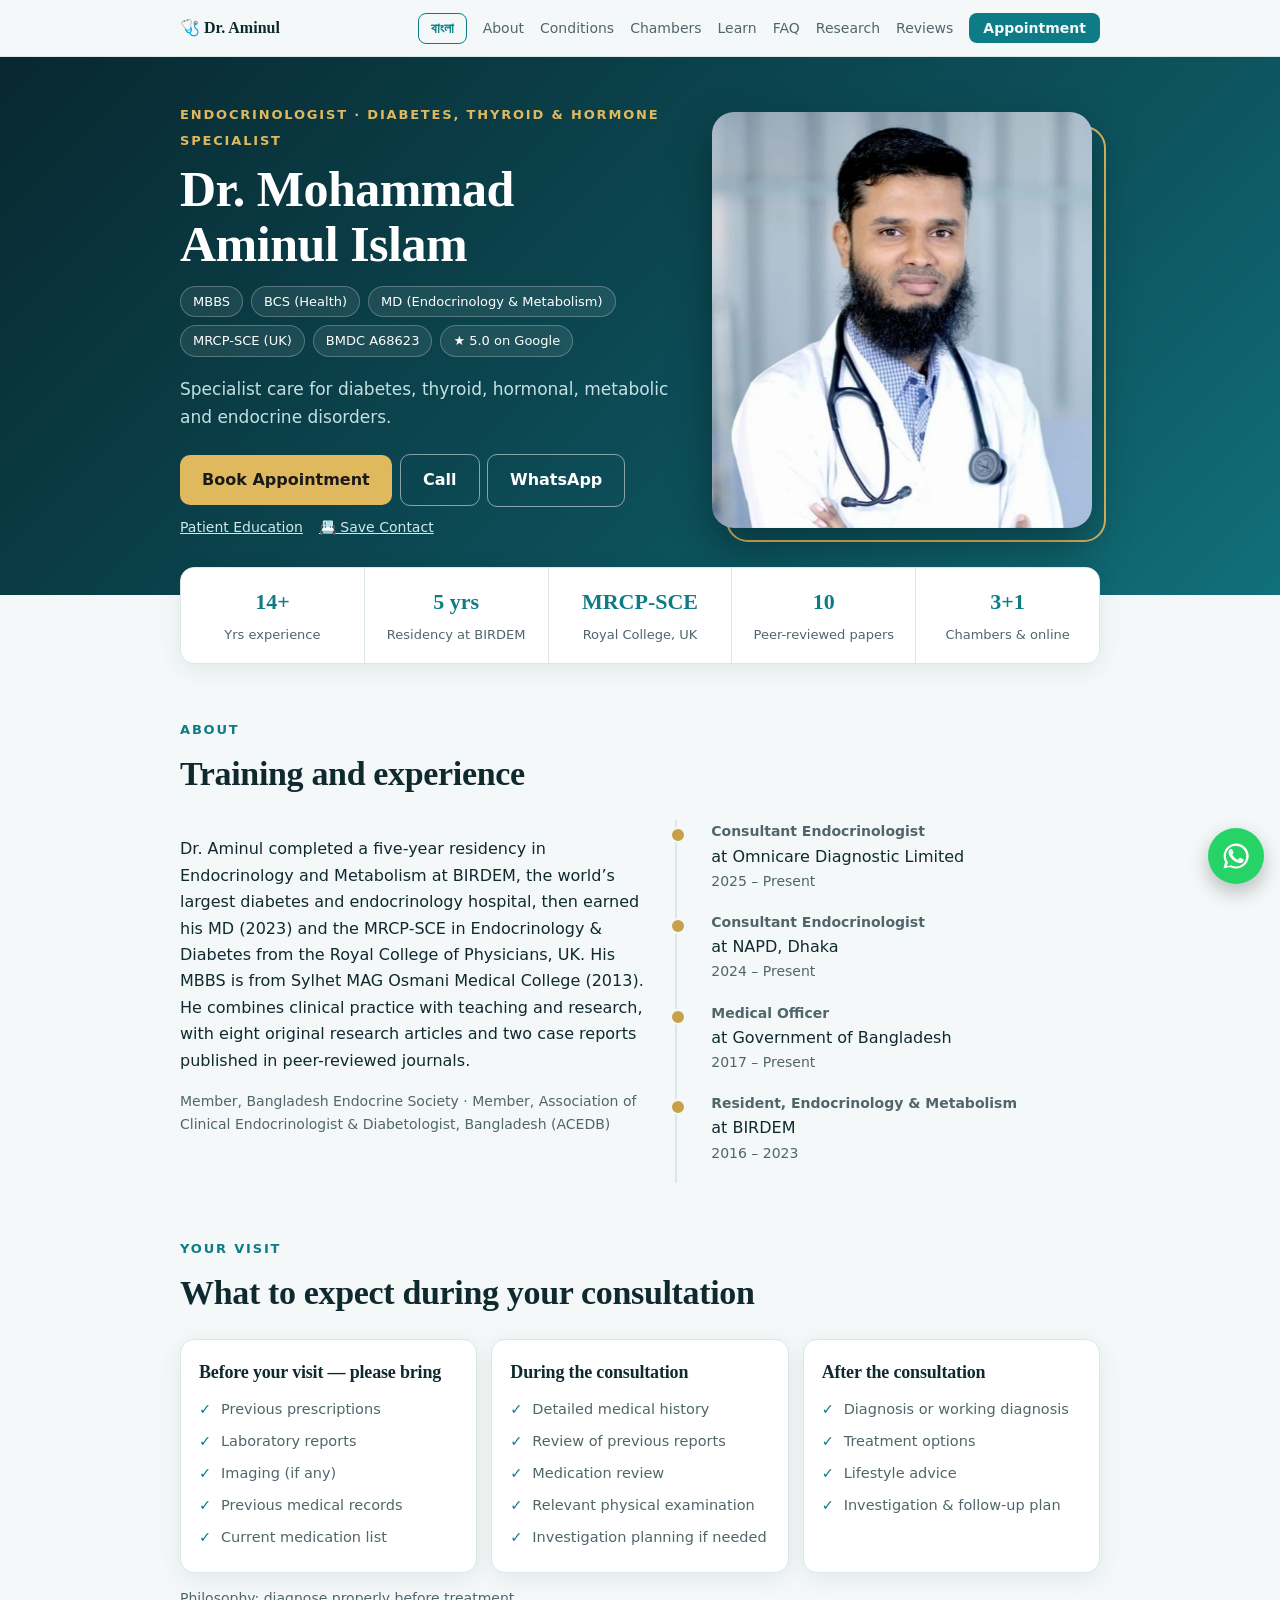
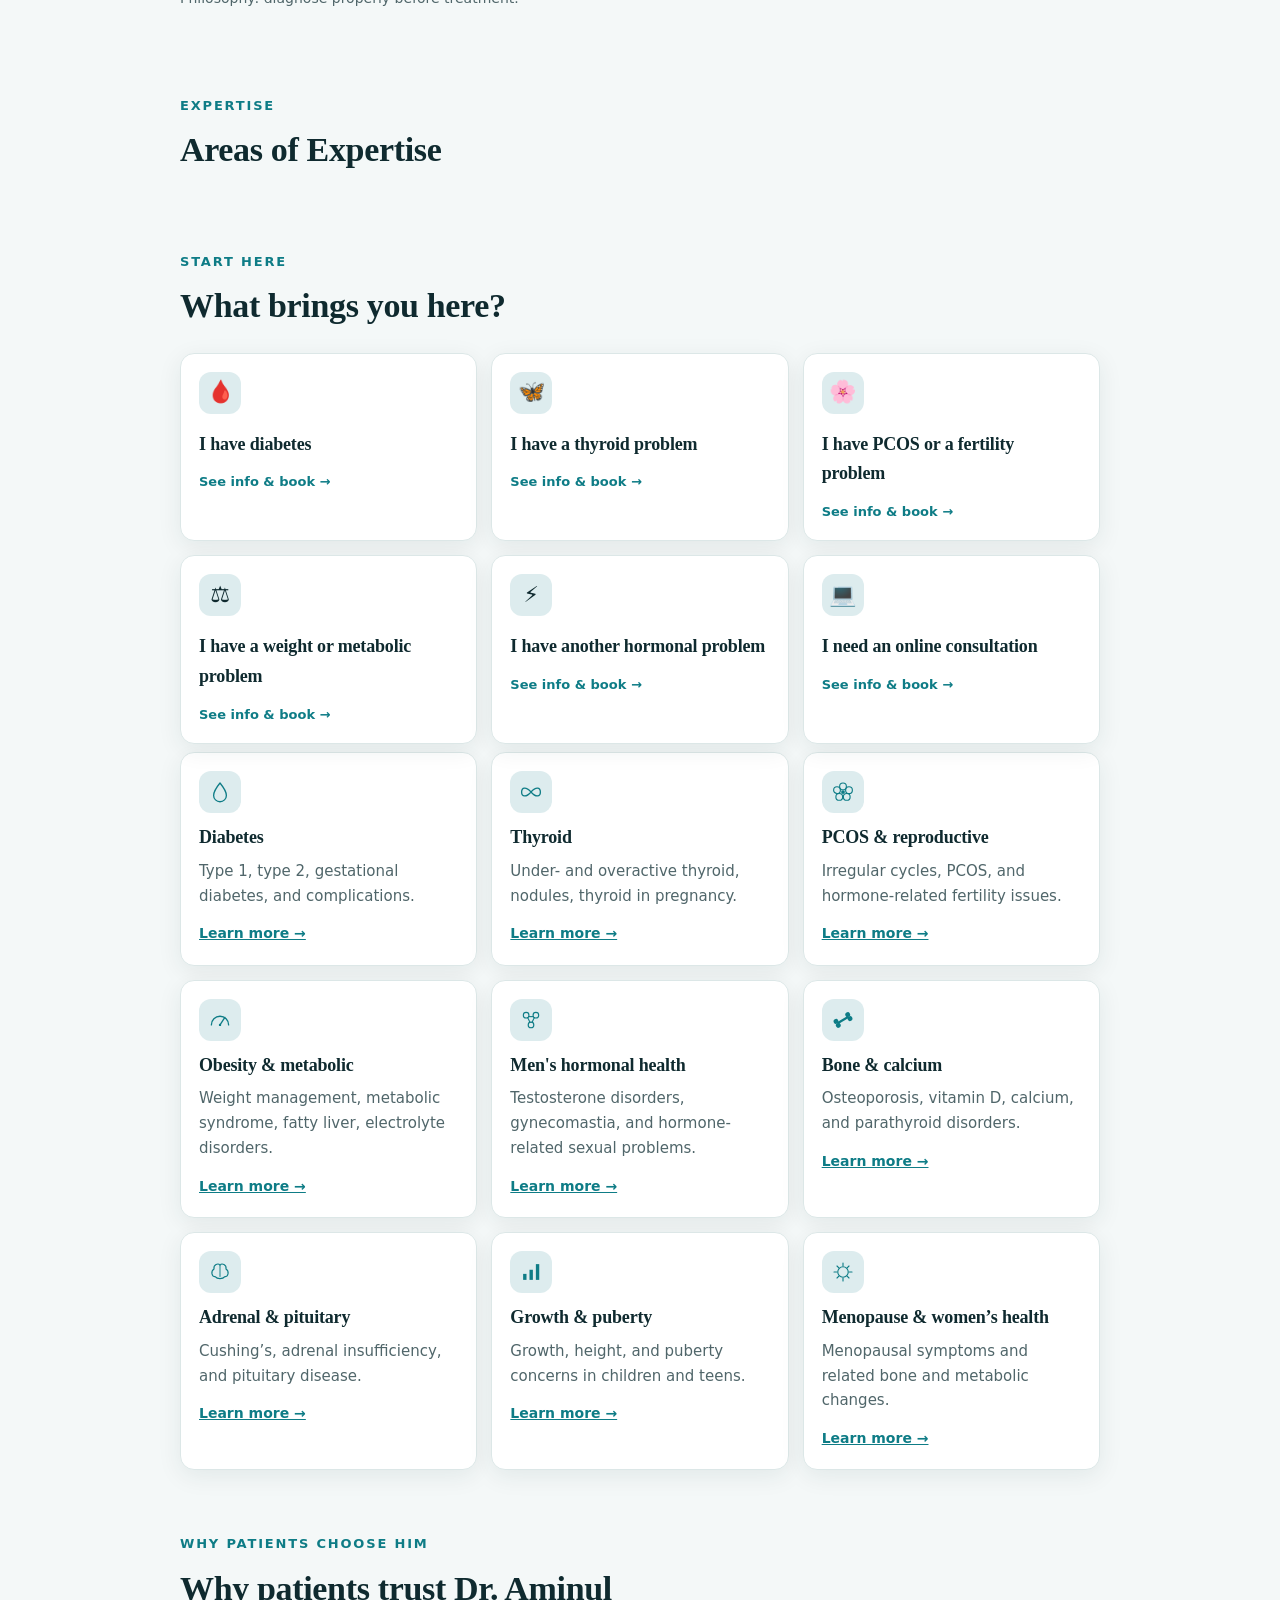
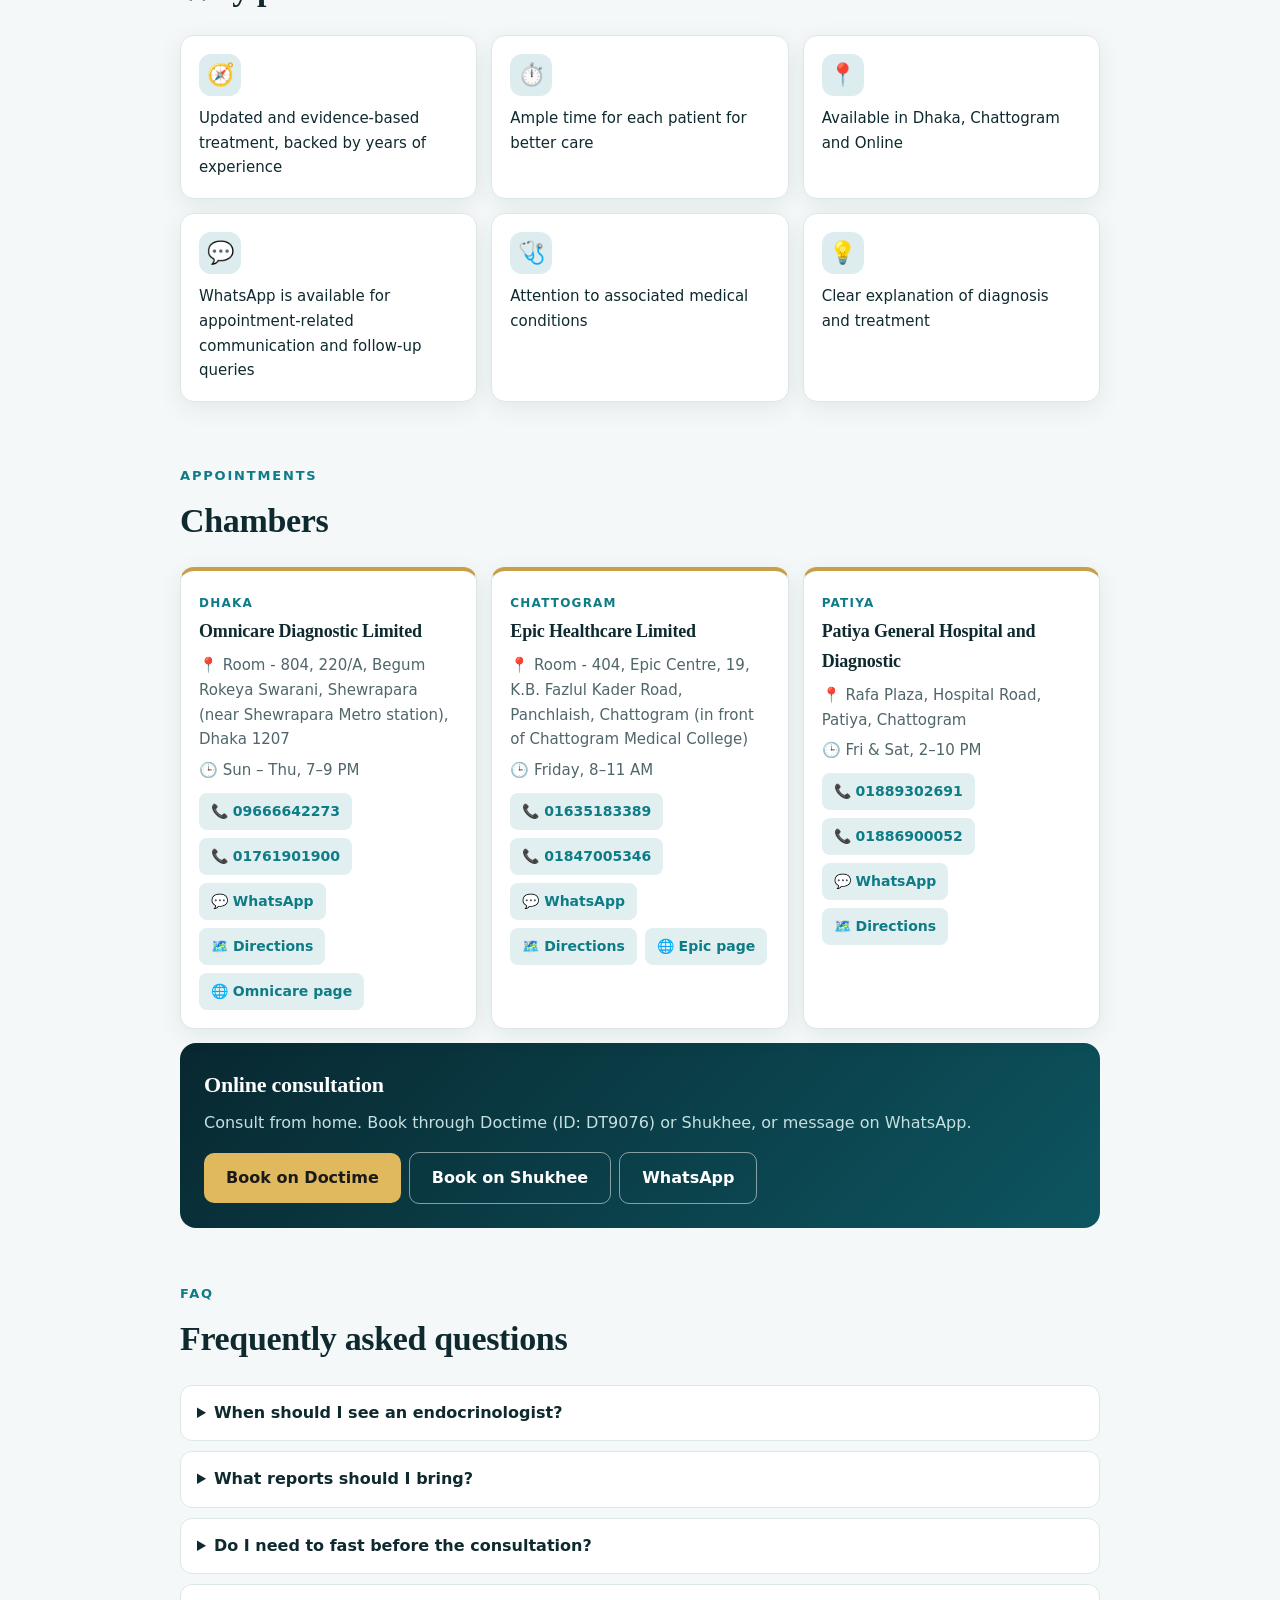
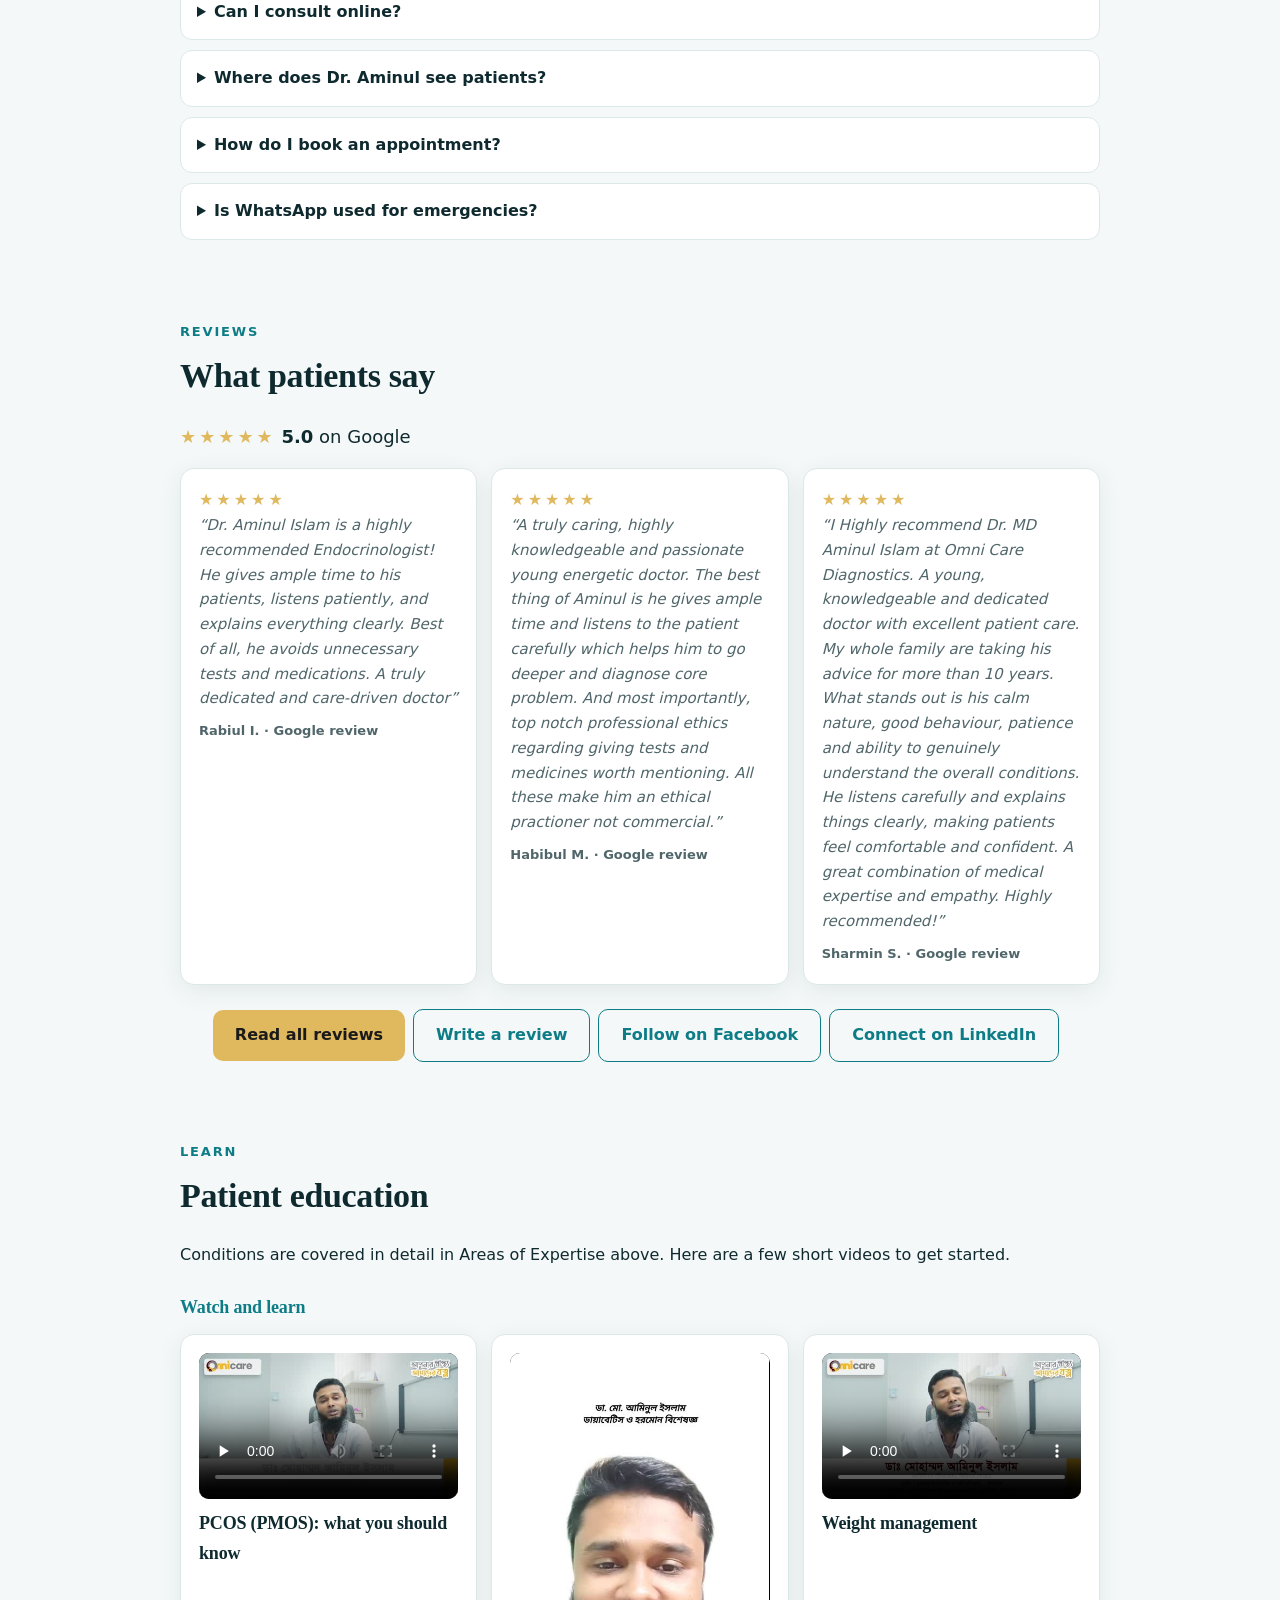
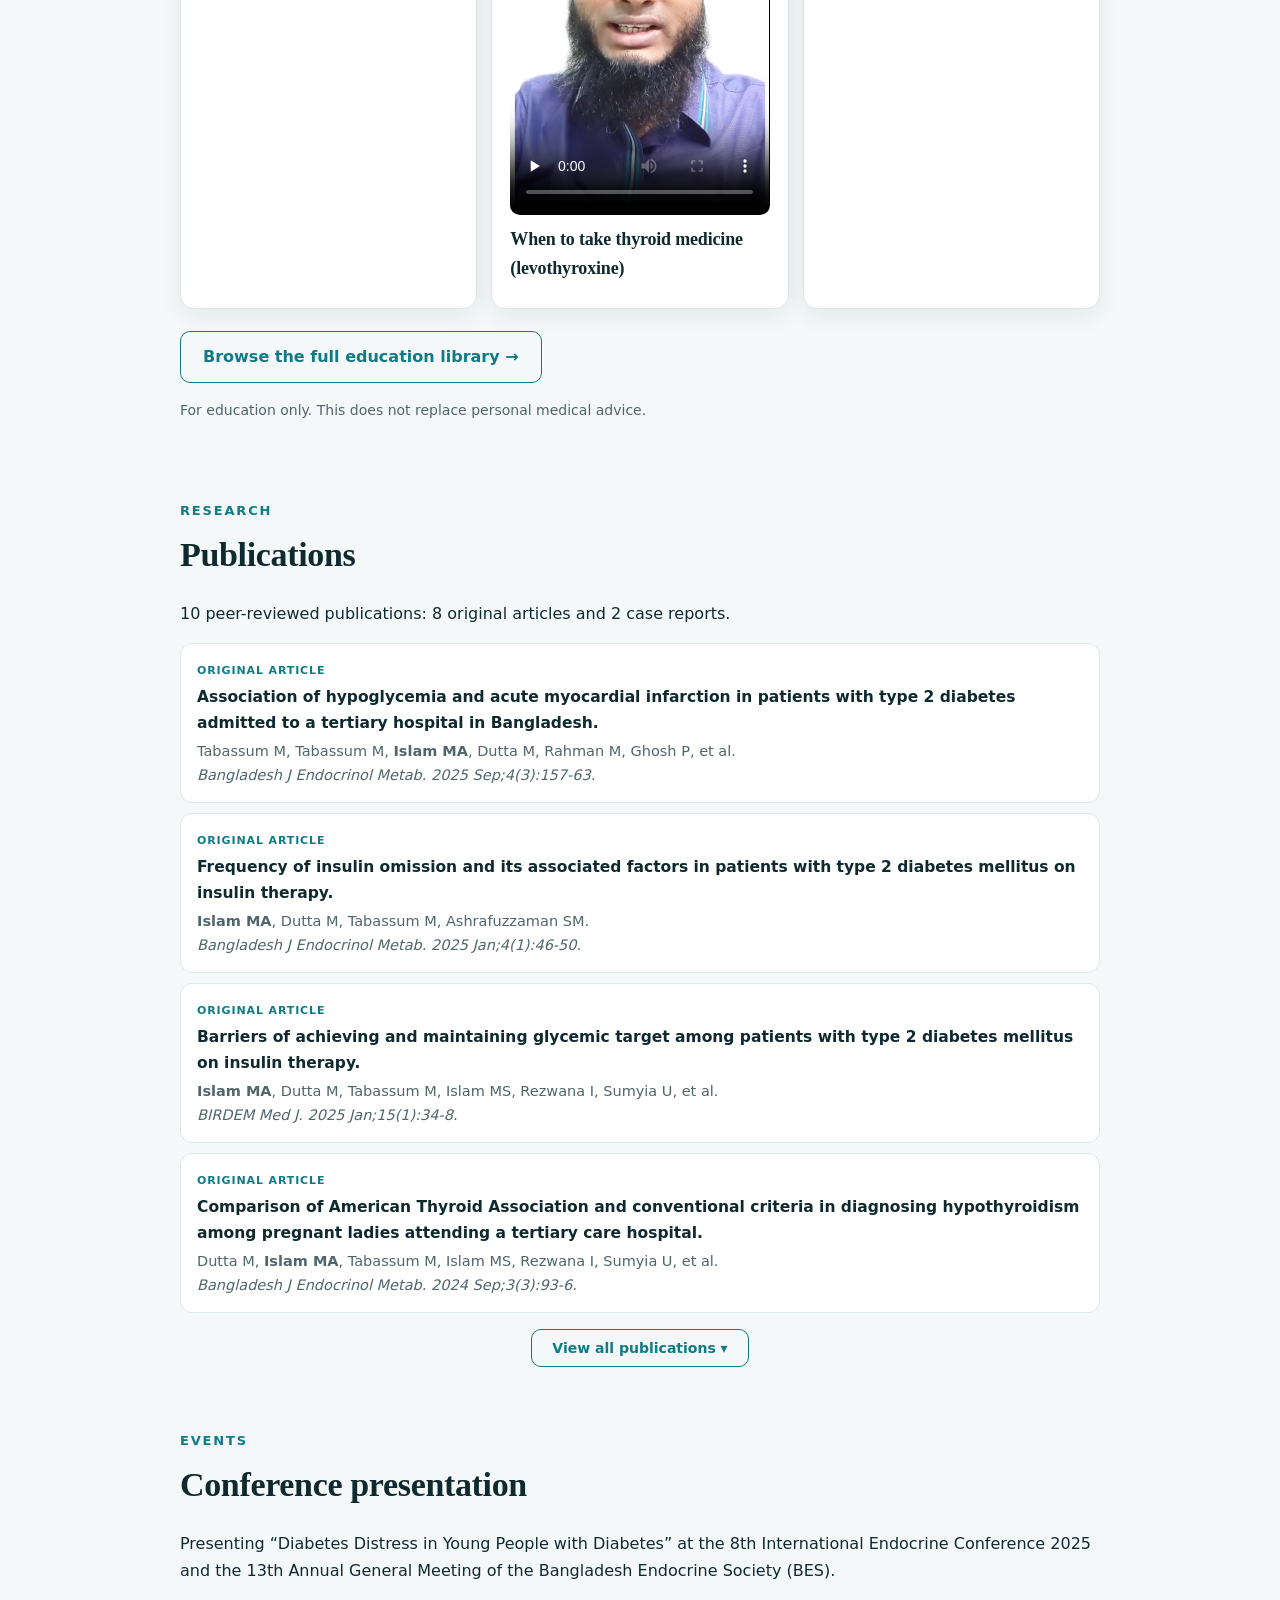
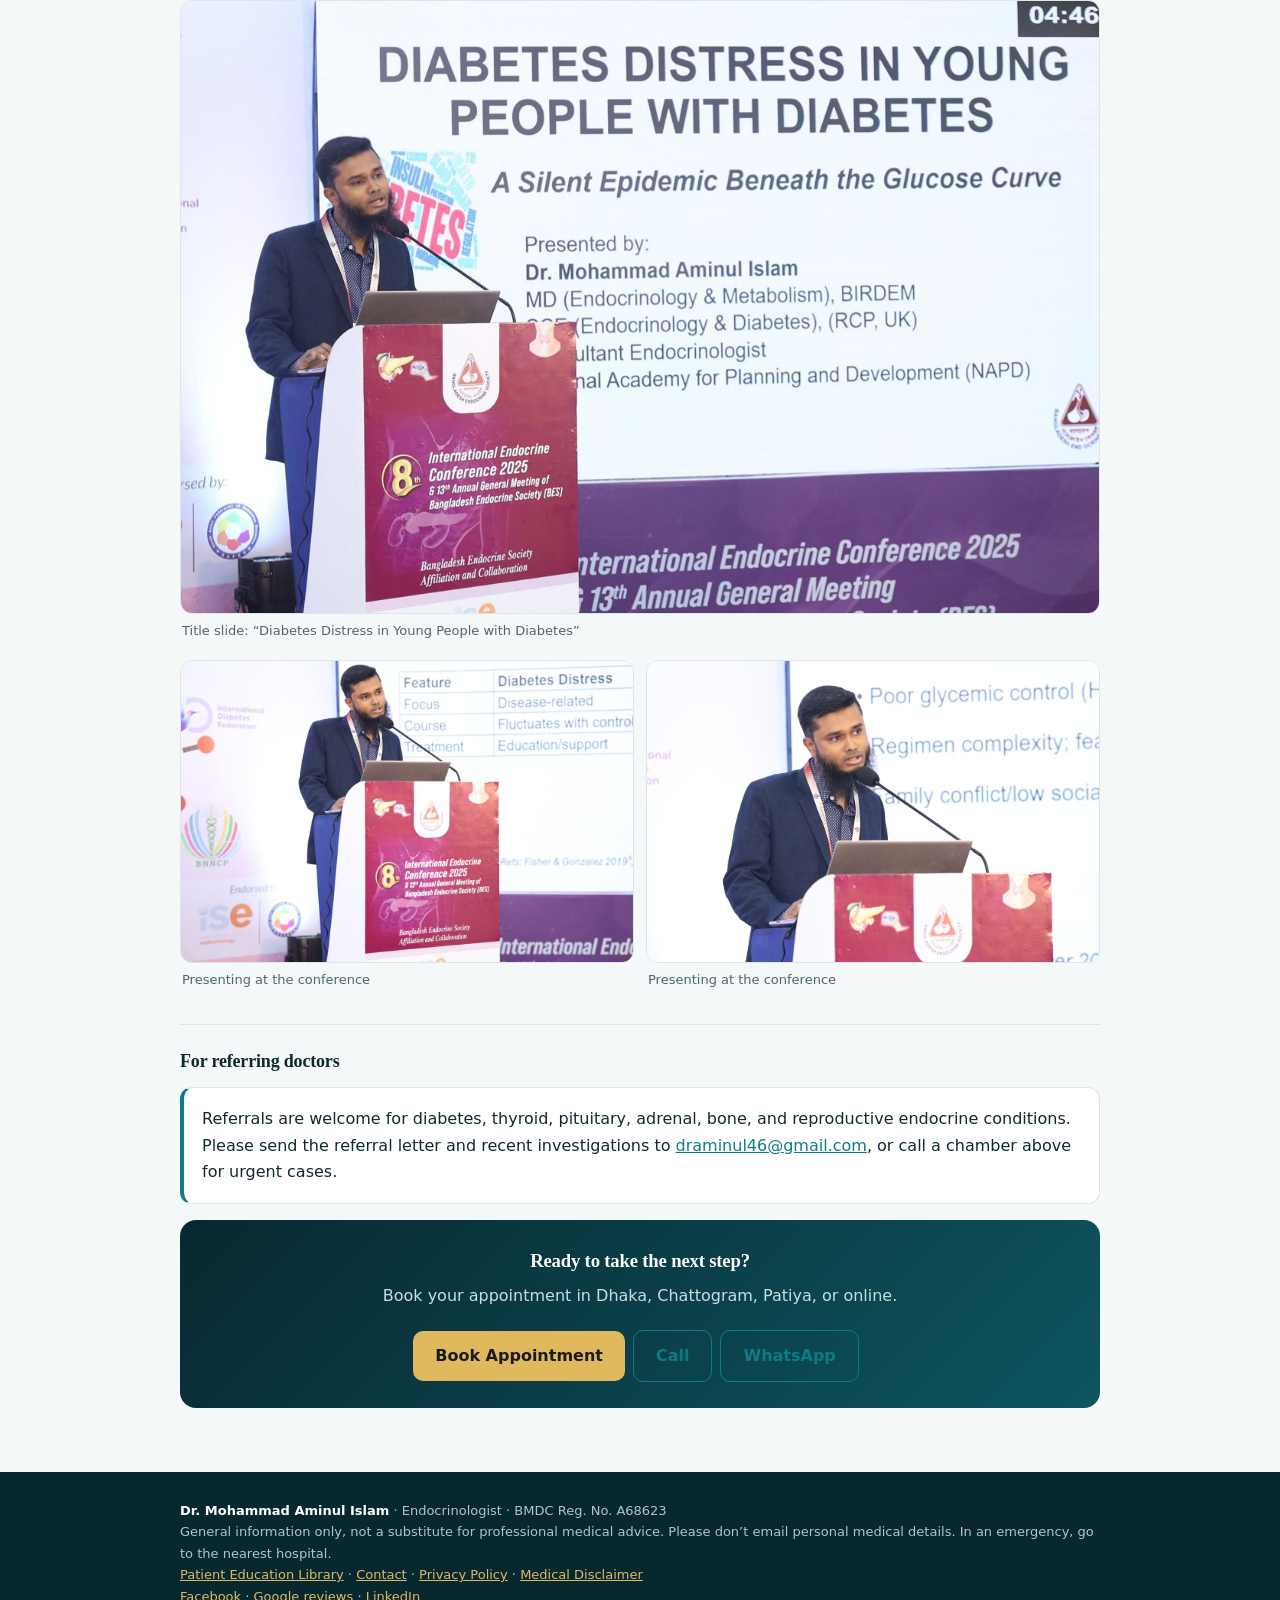
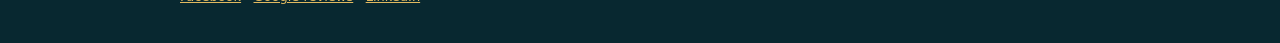
==== index.html @ 2d20faae "Add files via upload" ====
<!DOCTYPE html><html lang="en"><head><meta charset="utf-8"><meta name="viewport" content="width=device-width, initial-scale=1, viewport-fit=cover">
<title>Dr. Mohammad Aminul Islam | Endocrinologist in Dhaka & Chattogram</title>
<meta name="description" content="Dr. Mohammad Aminul Islam is an endocrinologist in Dhaka and Chattogram treating diabetes, thyroid, PCOS, bone, adrenal and pituitary conditions. MD (BIRDEM), MRCP-SCE (UK). Book in-person or online.">
<meta name="robots" content="index, follow">
<meta name="keywords" content="endocrinologist Dhaka, diabetes doctor Dhaka, thyroid specialist Bangladesh, PCOS doctor Dhaka, hormone specialist Chattogram, Dr. Mohammad Aminul Islam">
<meta name="theme-color" content="#0e7c86">
<!-- After you buy your domain, update this canonical link to it -->
<link rel="canonical" href="https://draminulislam.com/">
<meta property="og:type" content="profile">
<meta property="og:site_name" content="Dr. Mohammad Aminul Islam">
<meta property="og:title" content="Dr. Mohammad Aminul Islam | Endocrinologist in Dhaka & Chattogram">
<meta property="og:description" content="Dr. Mohammad Aminul Islam is an endocrinologist in Dhaka and Chattogram treating diabetes, thyroid, PCOS, bone, adrenal and pituitary conditions. MD (BIRDEM), MRCP-SCE (UK). Book in-person or online.">
<meta property="og:locale" content="en_US">
<meta name="twitter:card" content="summary">
<meta name="twitter:title" content="Dr. Mohammad Aminul Islam | Endocrinologist in Dhaka & Chattogram">
<meta name="twitter:description" content="Dr. Mohammad Aminul Islam is an endocrinologist in Dhaka and Chattogram treating diabetes, thyroid, PCOS, bone, adrenal and pituitary conditions. MD (BIRDEM), MRCP-SCE (UK). Book in-person or online.">
<script type="application/ld+json">{"@context":"https://schema.org","@type":"Physician","name":"Dr. Mohammad Aminul Islam","medicalSpecialty":"Endocrinology","telephone":["+8809666642273","+8801761901900"],"address":[{"@type":"PostalAddress","streetAddress":"Room 804, 220/A, Begum Rokeya Swarani, Shewrapara","addressLocality":"Dhaka","postalCode":"1207","addressCountry":"BD"},{"@type":"PostalAddress","streetAddress":"Room 404, Epic Centre, 19 K.B. Fazlul Kader Road, Panchlaish","addressLocality":"Chattogram","addressCountry":"BD"}],"sameAs":["https://www.facebook.com/share/16Ec8BLWMN2/","https://www.linkedin.com/in/mohammad-aminul-islam-686091294","https://share.google/inh2LFFBDtszWjzEe"],"url":"https://draminulislam.com"}</script>
<script type="application/ld+json">{"@context": "https://schema.org", "@type": "FAQPage", "mainEntity": [{"@type": "Question", "name": "When should I see an endocrinologist?", "acceptedAnswer": {"@type": "Answer", "text": "If you have persistent high or low blood sugar, abnormal thyroid tests, unexplained weight change, irregular periods, or a hormone-related concern your doctor has flagged, a specialist assessment can help."}}, {"@type": "Question", "name": "What reports should I bring?", "acceptedAnswer": {"@type": "Answer", "text": "Bring your previous prescriptions, recent lab reports, any imaging, and a list of your current medications."}}, {"@type": "Question", "name": "Do I need to fast before the consultation?", "acceptedAnswer": {"@type": "Answer", "text": "Not usually for the consultation itself, but if blood tests are planned the same day, fasting may be needed \u2014 ask when you book."}}, {"@type": "Question", "name": "Can I consult online?", "acceptedAnswer": {"@type": "Answer", "text": "Yes, through Doctime or Shukhee. Online visits work well for follow-ups and reviewing reports, though some conditions need an in-person exam."}}, {"@type": "Question", "name": "Where does Dr. Aminul see patients?", "acceptedAnswer": {"@type": "Answer", "text": "Dhaka, Chattogram, and Patiya \u2014 see the Chambers section above for exact days and times."}}, {"@type": "Question", "name": "How do I book an appointment?", "acceptedAnswer": {"@type": "Answer", "text": "Call or WhatsApp the chamber directly, or book online through Doctime or Shukhee."}}, {"@type": "Question", "name": "Is WhatsApp used for emergencies?", "acceptedAnswer": {"@type": "Answer", "text": "No. WhatsApp is available for appointment-related communication and follow-up queries only. For emergencies, please go to the nearest emergency facility."}}]}</script>
<link rel="icon" href="favicon.svg" type="image/svg+xml"><link rel="icon" href="favicon-32.png" sizes="32x32"><link rel="apple-touch-icon" href="favicon-180.png"><style>
:root{--bg:#f4f8f8;--card:#fff;--ink:#0f2a2f;--mute:#50666a;--acc:#0e7c86;--gold:#c8a04a;--line:#dce7e7;--sh:0 6px 24px rgba(10,46,54,.08);--navbg:rgba(244,248,248,.88);box-sizing:border-box;padding-top:env(safe-area-inset-top,0px);padding-bottom:env(safe-area-inset-bottom,0px)}
@media (prefers-color-scheme:dark){:root:not([data-theme="light"]){--bg:#0a1416;--card:#122225;--ink:#e8f2f2;--mute:#9db6b8;--acc:#3cc7d0;--gold:#e0b95f;--line:#22393c;--sh:none;--navbg:rgba(10,20,22,.88)}}
:root[data-theme="dark"]{--bg:#0a1416;--card:#122225;--ink:#e8f2f2;--mute:#9db6b8;--acc:#3cc7d0;--gold:#e0b95f;--line:#22393c;--sh:none;--navbg:rgba(10,20,22,.88)}
html{scroll-padding-top:calc(env(safe-area-inset-top,0px) + 64px);scroll-behavior:smooth}*{box-sizing:border-box}
body{margin:0;background:var(--bg);color:var(--ink);font:16px/1.65 system-ui,-apple-system,"Segoe UI",Roboto,sans-serif}
h1,h2,h3{font-family:Georgia,"Iowan Old Style","Times New Roman",serif;font-weight:700;letter-spacing:-.01em}
a{color:var(--acc)}.w{max-width:960px;margin:0 auto;padding:0 20px}
header.top{position:sticky;top:0;z-index:10;background:var(--navbg);backdrop-filter:blur(10px);-webkit-backdrop-filter:blur(10px);border-bottom:1px solid var(--line);padding-top:env(safe-area-inset-top,0px)}
.top .w{display:flex;justify-content:space-between;align-items:center;height:56px}.brand{font-family:Georgia,serif;font-weight:700}
.top nav a{color:var(--mute);text-decoration:none;font-size:14px;margin-left:16px}.top nav .bk{background:var(--acc);color:var(--bg);padding:7px 14px;border-radius:8px;font-weight:600}
@media(max-width:560px){.top nav a:not(.bk){display:none}}
.hero{background:linear-gradient(135deg,#082830,#0d5560 70%,#11707a);color:#eaf6f6}
.hero .w{display:grid;grid-template-columns:1fr;gap:28px;padding-top:44px;padding-bottom:56px;align-items:center}
@media(min-width:760px){.hero .w{grid-template-columns:1.25fr 1fr}}
.eyebrow{color:#e0b95f;font-size:13px;letter-spacing:.14em;text-transform:uppercase;font-weight:600}
.hero h1{font-size:clamp(32px,7vw,50px);line-height:1.1;margin:8px 0 10px;color:#fff}.hero p{color:#c6e0e2;font-size:17px}
.chips{display:flex;flex-wrap:wrap;gap:8px;margin:14px 0 18px}.chip{border:1px solid rgba(255,255,255,.25);background:rgba(255,255,255,.08);border-radius:20px;padding:4px 12px;font-size:13px;color:#fff}
.btn{display:inline-block;background:#e0b95f;color:#1a1a1a;padding:12px 22px;border-radius:10px;text-decoration:none;font-weight:700;margin:6px 8px 0 0;transition:transform .15s}.btn:hover{transform:translateY(-2px)}
.btn.alt{background:transparent;color:#fff;border:1.5px solid rgba(255,255,255,.5)}
.rev{text-align:center;padding:28px}.rev .st{color:#e0b95f;font-size:26px;letter-spacing:4px}.rev p{max-width:520px;margin:6px auto 14px}.rev .btn{color:#1a1a1a}.rev .btn.alt{color:var(--acc);border-color:var(--acc)}
.st{color:#e0b95f;letter-spacing:3px}.score{font-size:18px;margin:0 0 16px}.rv{grid-template-columns:repeat(1,1fr)}@media(min-width:720px){.rv{grid-template-columns:repeat(3,1fr)}}.q p{color:var(--ink);font-size:15px;font-style:italic;margin-bottom:10px}.by{font-size:13px;color:var(--mute);font-weight:600}.btn.alt{color:var(--acc);border-color:var(--acc)}.hero .btn.alt{color:#fff;border-color:rgba(255,255,255,.5)}.online .btn.alt{color:#fff;border-color:rgba(255,255,255,.5)}
.pubs li{background:var(--card);border:1px solid var(--line);border-radius:12px;padding:14px 16px;margin-bottom:10px;font-size:14.5px}.pubs .t{display:block;font-weight:600;font-size:15.5px;margin:3px 0 4px}.pubs .j{color:var(--mute);display:block}.badge{font-size:11px;letter-spacing:.08em;text-transform:uppercase;color:var(--acc);font-weight:700}
.sh{font-size:18px;margin:8px 0 12px;color:var(--acc)}.art p{margin:8px 0 0;color:var(--mute)}.art b{color:var(--ink)}
.gal{display:grid;gap:12px;grid-template-columns:1fr}@media(min-width:640px){.gal{grid-template-columns:1fr 1fr}.gal figure:first-child{grid-column:1/-1}}.gal img{width:100%;display:block;border-radius:12px;border:1px solid var(--line)}.gal figcaption{font-size:13px;color:var(--mute);padding:6px 2px}.vids{display:grid;grid-template-columns:repeat(auto-fit,minmax(260px,1fr));gap:14px}.vids video{width:100%;max-height:540px;border-radius:10px;background:#000;display:block}.vids .card:hover{transform:none}
.wa-float{position:fixed;right:16px;bottom:calc(16px + env(safe-area-inset-bottom,0px));z-index:50;width:56px;height:56px;border-radius:50%;background:#25D366;display:grid;place-items:center;box-shadow:0 8px 20px rgba(0,0,0,.25);text-decoration:none}.wa-float svg{width:30px;height:30px}
.hero-sec{margin-top:10px;display:flex;gap:16px;flex-wrap:wrap}.hero-sec a{color:#cfe9ea;font-size:14px;text-decoration:underline}
.path{display:flex;flex-direction:column;gap:6px;text-decoration:none;color:var(--ink)}.path .go{font-size:13px;color:var(--acc);font-weight:600}
.chk{list-style:none;padding:0;margin:0}.chk li{padding:4px 0 4px 22px;position:relative;color:var(--mute);font-size:14.5px}.chk li:before{content:"✓";position:absolute;left:0;color:var(--acc);font-weight:700}
.viewall{display:block;margin:16px auto 0;background:transparent;border:1.5px solid var(--acc);color:var(--acc);border-radius:10px;padding:10px 20px;font:600 14px system-ui,sans-serif;cursor:pointer}.more-pubs{margin-top:10px}
@keyframes fadeUp{from{opacity:0;transform:translateY(14px)}to{opacity:1;transform:none}}
.cta-banner{background:linear-gradient(135deg,#082830,#0d5560);color:#eaf6f6;border-radius:16px;padding:26px;text-align:center;margin:0}.cta-banner p{color:#c6e0e2;margin:0 0 14px}.cta-banner h3{color:#fff;margin:0 0 6px}#final-cta{padding-top:8px}
@media (prefers-reduced-motion: no-preference){.reveal{animation:fadeUp .6s ease-out both}.hero h1,.hero .eyebrow,.hero>.w>div>p,.hero .chips,.hero-sec,.hero .btn{animation:fadeUp .7s ease-out both}.hero .frame{animation:fadeUp .8s .15s ease-out both}}
.frame{position:relative;max-width:380px;margin:0 auto}.frame:before{content:"";position:absolute;inset:14px -14px -14px 14px;border:2px solid #e0b95f;border-radius:22px}
.frame img{position:relative;width:100%;display:block;border-radius:22px;box-shadow:0 18px 40px rgba(0,0,0,.35)}
.stats{margin-top:-28px;position:relative}.stats .w{display:grid;grid-template-columns:repeat(2,1fr);gap:1px;background:var(--line);border:1px solid var(--line);border-radius:14px;box-shadow:var(--sh);overflow:hidden;padding:0;max-width:920px}
@media(min-width:640px){.stats .w{grid-template-columns:repeat(5,1fr)}}
.stat{background:var(--card);padding:16px;text-align:center}.stat b{display:block;font-family:Georgia,serif;font-size:22px;color:var(--acc)}.stat span{font-size:13px;color:var(--mute)}
section{padding:52px 0 8px}.lab{color:var(--acc);font-size:13px;letter-spacing:.14em;text-transform:uppercase;font-weight:700}
h2{font-size:clamp(26px,5vw,34px);margin:4px 0 18px}
.grid{display:grid;grid-template-columns:repeat(auto-fit,minmax(250px,1fr));gap:14px}
.card{background:var(--card);border:1px solid var(--line);border-radius:14px;padding:18px;box-shadow:var(--sh);transition:transform .15s}.card:hover{transform:translateY(-3px)}
.card h3{margin:0 0 6px;font-size:18px}.card p{margin:0 0 6px;color:var(--mute);font-size:15px}
.ic{width:42px;height:42px;border-radius:12px;background:color-mix(in srgb,var(--acc) 14%,transparent);display:grid;place-items:center;font-size:22px;margin-bottom:10px}
.ch{border-top:4px solid var(--gold)}.tag{display:inline-block;font-size:12px;font-weight:700;letter-spacing:.1em;text-transform:uppercase;color:var(--acc);margin-bottom:4px}
.calls{display:flex;flex-wrap:wrap;gap:8px;margin-top:10px}.call{background:color-mix(in srgb,var(--acc) 12%,transparent);color:var(--acc);text-decoration:none;font-weight:600;font-size:14px;padding:7px 12px;border-radius:8px}
.online{margin-top:14px;background:linear-gradient(135deg,#082830,#0d5560);color:#eaf6f6;border-radius:16px;padding:24px}.online h3{color:#fff;margin:0 0 6px;font-size:22px}.online p{color:#c6e0e2;margin:0 0 10px}
.online .btn.alt{color:#fff}
.tl{list-style:none;margin:0;padding:0 0 0 18px;border-left:2px solid var(--line)}.tl li{position:relative;padding:0 0 18px 16px}.tl li:before{content:"";position:absolute;left:-25px;top:7px;width:12px;height:12px;border-radius:50%;background:var(--gold);border:2px solid var(--bg)}
.tl span{display:block;color:var(--mute);font-size:14px}
.two{display:grid;gap:28px;grid-template-columns:1fr}@media(min-width:760px){.two{grid-template-columns:1.1fr 1fr}}
details{background:var(--card);border:1px solid var(--line);border-radius:12px;padding:14px 16px;margin-bottom:10px}summary{cursor:pointer;font-weight:600}details p{color:var(--mute);margin:8px 0 0}
.ref{background:var(--card);border:1px solid var(--line);border-left:4px solid var(--acc);border-radius:12px;padding:18px}
footer{margin-top:56px;background:#082830;color:#a9c8ca;font-size:13px;padding:28px 0 36px}footer a{color:#e0b95f}footer b{color:#fff}
html[lang=bn] .en{display:none}html:not([lang=bn]) .bn{display:none}.bn{letter-spacing:0;text-transform:none;font-family:"Noto Sans Bengali","Kalpurush","Siyam Rupali",system-ui,sans-serif;font-style:normal}.lt{background:transparent;border:1.5px solid var(--acc);color:var(--acc);border-radius:8px;padding:6px 12px;font:600 14px system-ui,sans-serif;cursor:pointer}</style></head><body>
<header class="top"><div class="w"><span class="brand">🩺 Dr. Aminul</span><nav><button id="lt" class="lt" type="button">বাংলা</button><a href="#about"><span class="en">About</span><span class="bn">আমার সম্পর্কে</span></a><a href="#care">Conditions</a><a href="#book"><span class="en">Chambers</span><span class="bn">চেম্বার</span></a><a href="#learn"><span class="en">Learn</span><span class="bn">জানুন</span></a><a href="#faq">FAQ</a><a href="#research"><span class="en">Research</span><span class="bn">গবেষণা</span></a><a href="#reviews"><span class="en">Reviews</span><span class="bn">রিভিউ</span></a><a class="bk" href="#book"><span class="en">Appointment</span><span class="bn">অ্যাপয়েন্টমেন্ট</span></a></nav></div></header>
<div class="hero"><div class="w"><div><span class="eyebrow"><span class="en">Endocrinologist · Diabetes, Thyroid &amp; Hormone Specialist</span><span class="bn">এন্ডোক্রাইনোলজিস্ট · ডায়াবেটিস, থাইরয়েড ও হরমোন বিশেষজ্ঞ</span></span><h1><span class="en">Dr. Mohammad Aminul Islam</span><span class="bn">ডা. মোহাম্মদ আমিনুল ইসলাম</span></h1>
<div class="chips"><span class="chip">MBBS</span><span class="chip">BCS (Health)</span><span class="chip">MD (Endocrinology &amp; Metabolism)</span><span class="chip">MRCP-SCE (UK)</span><span class="chip">BMDC A68623</span><span class="chip"><span class="en">★ 5.0 on Google</span><span class="bn">★ গুগলে ৫.০</span></span></div>
<p>Specialist care for diabetes, thyroid, hormonal, metabolic and endocrine disorders.</p>
<a class="btn" href="#book">Book Appointment</a><a class="btn alt" href="tel:+8809666642273">Call</a><a class="btn alt" href="https://wa.me/8801871550536"><span class="en">WhatsApp</span><span class="bn">হোয়াটসঅ্যাপ</span></a><div class="hero-sec"><a href="#learn">Patient Education</a><a href="javascript:void(0)" onclick="saveVCard()"><span class="en">📇 Save Contact</span><span class="bn">📇 কন্টাক্ট সংরক্ষণ করুন</span></a></div></div>
<div class="frame"><img src="[data-uri]" alt="Dr. Mohammad Aminul Islam, endocrinologist"></div></div></div>
<div class="stats"><div class="w"><div class="stat"><b>14+</b><span><span class="en">Yrs experience</span><span class="bn">বছরের অভিজ্ঞতা</span></span></div><div class="stat"><b>5 yrs</b><span><span class="en">Residency at BIRDEM</span><span class="bn">বারডেমে রেসিডেন্সি</span></span></div><div class="stat"><b>MRCP-SCE</b><span><span class="en">Royal College, UK</span><span class="bn">রয়্যাল কলেজ, যুক্তরাজ্য</span></span></div><div class="stat"><b>10</b><span><span class="en">Peer-reviewed papers</span><span class="bn">পিয়ার-রিভিউড গবেষণাপত্র</span></span></div><div class="stat"><b>3+1</b><span><span class="en">Chambers &amp; online</span><span class="bn">চেম্বার ও অনলাইন</span></span></div></div></div>
<main class="w">
<section class="reveal" id="about"><span class="lab"><span class="en">About</span><span class="bn">আমার সম্পর্কে</span></span><h2><span class="en">Training and experience</span><span class="bn">প্রশিক্ষণ ও অভিজ্ঞতা</span></h2><div class="two"><div><p><span class="en">Dr. Aminul completed a five-year residency in Endocrinology and Metabolism at BIRDEM, the world’s largest diabetes and endocrinology hospital, then earned his MD (2023) and the MRCP-SCE in Endocrinology &amp; Diabetes from the Royal College of Physicians, UK. His MBBS is from Sylhet MAG Osmani Medical College (2013). He combines clinical practice with teaching and research, with eight original research articles and two case reports published in peer-reviewed journals.</span><span class="bn">ডা. আমিনুল বারডেমে (বিশ্বের বৃহত্তম ডায়াবেটিস ও এন্ডোক্রাইনোলজি হাসপাতাল) এন্ডোক্রাইনোলজি ও মেটাবলিজমে পাঁচ বছরের রেসিডেন্সি সম্পন্ন করেন। এরপর ২০২৩ সালে এমডি এবং যুক্তরাজ্যের রয়্যাল কলেজ অফ ফিজিশিয়ান্স থেকে এন্ডোক্রাইনোলজি ও ডায়াবেটিসে MRCP-SCE অর্জন করেন। তাঁর এমবিবিএস সিলেট এমএজি ওসমানী মেডিকেল কলেজ থেকে (২০১৩)। চিকিৎসাসেবার পাশাপাশি তিনি শিক্ষকতা ও গবেষণায় যুক্ত; পিয়ার-রিভিউড জার্নালে তাঁর আটটি মূল গবেষণা প্রবন্ধ ও দুটি কেস রিপোর্ট প্রকাশিত হয়েছে।</span></p><p style="font-size:14px;color:var(--mute)"><span class="en">Member, Bangladesh Endocrine Society · Member, Association of Clinical Endocrinologist &amp; Diabetologist, Bangladesh (ACEDB)</span><span class="bn">সদস্য, বাংলাদেশ এন্ডোক্রাইন সোসাইটি · সদস্য, অ্যাসোসিয়েশন অফ ক্লিনিক্যাল এন্ডোক্রাইনোলজিস্ট অ্যান্ড ডায়াবেটোলজিস্ট, বাংলাদেশ (ACEDB)</span></p></div>
<ul class="tl"><li><strong><span class="en">Consultant Endocrinologist</span><span class="bn">কনসালট্যান্ট এন্ডোক্রাইনোলজিস্ট</span></strong> at Omnicare Diagnostic Limited<span><span class="en">2025 – Present</span><span class="bn">২০২৫ – বর্তমান</span></span></li><li><strong><span class="en">Consultant Endocrinologist</span><span class="bn">কনসালট্যান্ট এন্ডোক্রাইনোলজিস্ট</span></strong> at NAPD, Dhaka<span><span class="en">2024 – Present</span><span class="bn">২০২৪ – বর্তমান</span></span></li><li><strong><span class="en">Medical Officer</span><span class="bn">মেডিকেল অফিসার</span></strong> at Government of Bangladesh<span><span class="en">2017 – Present</span><span class="bn">২০১৭ – বর্তমান</span></span></li><li><strong><span class="en">Resident, Endocrinology &amp; Metabolism</span><span class="bn">রেসিডেন্ট, এন্ডোক্রাইনোলজি ও মেটাবলিজম</span></strong> at BIRDEM<span><span class="en">2016 – 2023</span><span class="bn">২০১৬ – ২০২৩</span></span></li></ul></div><section class="reveal" id="expect"><span class="lab"><span class="en">Your visit</span><span class="bn">আপনার ভিজিট</span></span><h2><span class="en">What to expect during your consultation</span><span class="bn">পরামর্শের সময় কী আশা করবেন</span></h2>
<div class="grid"><div class="card"><h3><span class="en">Before your visit — please bring</span><span class="bn">আগে থেকে সঙ্গে আনুন</span></h3><ul class="chk"><li><span class="en">Previous prescriptions</span><span class="bn">পূর্বের প্রেসক্রিপশন</span></li><li><span class="en">Laboratory reports</span><span class="bn">ল্যাবরেটরি রিপোর্ট</span></li><li><span class="en">Imaging (if any)</span><span class="bn">ইমেজিং (যদি থাকে)</span></li><li><span class="en">Previous medical records</span><span class="bn">পূর্বের মেডিকেল রেকর্ড</span></li><li><span class="en">Current medication list</span><span class="bn">বর্তমান ওষুধের তালিকা</span></li></ul></div><div class="card"><h3><span class="en">During the consultation</span><span class="bn">পরামর্শের সময়</span></h3><ul class="chk"><li><span class="en">Detailed medical history</span><span class="bn">বিস্তারিত মেডিকেল হিস্ট্রি</span></li><li><span class="en">Review of previous reports</span><span class="bn">পূর্বের রিপোর্ট পর্যালোচনা</span></li><li><span class="en">Medication review</span><span class="bn">ওষুধ পর্যালোচনা</span></li><li><span class="en">Relevant physical examination</span><span class="bn">প্রাসঙ্গিক শারীরিক পরীক্ষা</span></li><li><span class="en">Investigation planning if needed</span><span class="bn">প্রয়োজনে পরীক্ষার পরিকল্পনা</span></li></ul></div><div class="card"><h3><span class="en">After the consultation</span><span class="bn">পরামর্শের পরে</span></h3><ul class="chk"><li><span class="en">Diagnosis or working diagnosis</span><span class="bn">রোগ নির্ণয় বা সাময়িক নির্ণয়</span></li><li><span class="en">Treatment options</span><span class="bn">চিকিৎসার বিকল্পসমূহ</span></li><li><span class="en">Lifestyle advice</span><span class="bn">জীবনযাপন পরামর্শ</span></li><li><span class="en">Investigation & follow-up plan</span><span class="bn">পরীক্ষা ও ফলো-আপ পরিকল্পনা</span></li></ul></div></div>
<p style="font-size:14px;color:var(--mute)"><span class="en">Philosophy: diagnose properly before treatment.</span><span class="bn">দর্শন: চিকিৎসার আগে সঠিক নির্ণয়।</span></p></section>
</section>
<section class="reveal" id="care"><span class="lab"><span class="en">Expertise</span><span class="bn">বিশেষজ্ঞতা</span></span><h2><span class="en">Areas of Expertise</span><span class="bn">বিশেষজ্ঞতার ক্ষেত্র</span></h2><section class="reveal" id="pathways"><span class="lab"><span class="en">Start here</span><span class="bn">এখান থেকে শুরু করুন</span></span><h2><span class="en">What brings you here?</span><span class="bn">আপনি কী কারণে এসেছেন?</span></h2><div class="grid path-grid"><a class="card path" href="#cond-diabetes"><div class="ic">🩸</div><h3><span class="en">I have diabetes</span><span class="bn">আমার ডায়াবেটিস আছে</span></h3><span class="go"><span class="en">See info & book</span><span class="bn">তথ্য দেখুন ও বুক করুন</span> →</span></a><a class="card path" href="#cond-thyroid"><div class="ic">🦋</div><h3><span class="en">I have a thyroid problem</span><span class="bn">আমার থাইরয়েড সমস্যা আছে</span></h3><span class="go"><span class="en">See info & book</span><span class="bn">তথ্য দেখুন ও বুক করুন</span> →</span></a><a class="card path" href="#cond-pcos"><div class="ic">🌸</div><h3><span class="en">I have PCOS or a fertility problem</span><span class="bn">আমার পিসিওএস বা বন্ধ্যাত্ব সমস্যা আছে</span></h3><span class="go"><span class="en">See info & book</span><span class="bn">তথ্য দেখুন ও বুক করুন</span> →</span></a><a class="card path" href="#cond-obesity"><div class="ic">⚖️</div><h3><span class="en">I have a weight or metabolic problem</span><span class="bn">আমার ওজন বা মেটাবলিক সমস্যা আছে</span></h3><span class="go"><span class="en">See info & book</span><span class="bn">তথ্য দেখুন ও বুক করুন</span> →</span></a><a class="card path" href="#cond-adrenal"><div class="ic">⚡</div><h3><span class="en">I have another hormonal problem</span><span class="bn">আমার অন্য হরমোনজনিত সমস্যা আছে</span></h3><span class="go"><span class="en">See info & book</span><span class="bn">তথ্য দেখুন ও বুক করুন</span> →</span></a><a class="card path" href="#book"><div class="ic">💻</div><h3><span class="en">I need an online consultation</span><span class="bn">আমার অনলাইন পরামর্শ দরকার</span></h3><span class="go"><span class="en">See info & book</span><span class="bn">তথ্য দেখুন ও বুক করুন</span> →</span></a></div></section>
<div class="grid"><div class="card cd" id="cond-diabetes"><div class="ic"><svg width="24" height="24" viewBox="0 0 64 64" xmlns="http://www.w3.org/2000/svg"><path d="M32 8 C32 8 15 29 15 41 a17 17 0 0 0 34 0 C49 29 32 8 32 8 Z" fill="none" stroke="var(--acc)" stroke-width="3.5" stroke-linejoin="round"/></svg></div><h3><span class="en">Diabetes</span><span class="bn">ডায়াবেটিস</span></h3><p><span class="en">Type 1, type 2, gestational diabetes, and complications.</span><span class="bn">টাইপ ১, টাইপ ২, গর্ভকালীন ডায়াবেটিস ও জটিলতা।</span></p><a href="diabetes.html" style="display:inline-block;margin-top:8px;font-size:14px;font-weight:600;color:var(--acc)"><span class="en">Learn more →</span><span class="bn">বিস্তারিত জানুন →</span></a></div><div class="card cd" id="cond-thyroid"><div class="ic"><svg width="24" height="24" viewBox="0 0 64 64" xmlns="http://www.w3.org/2000/svg"><path d="M32 32 C19 17 7 19 7 32 C7 45 19 47 32 32 Z" fill="none" stroke="var(--acc)" stroke-width="3.5" stroke-linejoin="round"/><path d="M32 32 C45 17 57 19 57 32 C57 45 45 47 32 32 Z" fill="none" stroke="var(--acc)" stroke-width="3.5" stroke-linejoin="round"/></svg></div><h3><span class="en">Thyroid</span><span class="bn">থাইরয়েড</span></h3><p><span class="en">Under- and overactive thyroid, nodules, thyroid in pregnancy.</span><span class="bn">থাইরয়েড কম বা বেশি কাজ করা, নডিউল, গর্ভাবস্থায় থাইরয়েড।</span></p><a href="thyroid.html" style="display:inline-block;margin-top:8px;font-size:14px;font-weight:600;color:var(--acc)"><span class="en">Learn more →</span><span class="bn">বিস্তারিত জানুন →</span></a></div><div class="card cd" id="cond-pcos"><div class="ic"><svg width="24" height="24" viewBox="0 0 64 64" xmlns="http://www.w3.org/2000/svg"><circle cx="32" cy="17" r="9" fill="none" stroke="var(--acc)" stroke-width="3"/><circle cx="48" cy="27" r="9" fill="none" stroke="var(--acc)" stroke-width="3"/><circle cx="42" cy="45" r="9" fill="none" stroke="var(--acc)" stroke-width="3"/><circle cx="22" cy="45" r="9" fill="none" stroke="var(--acc)" stroke-width="3"/><circle cx="16" cy="27" r="9" fill="none" stroke="var(--acc)" stroke-width="3"/><circle cx="32" cy="32" r="5" fill="var(--acc)"/></svg></div><h3><span class="en">PCOS &amp; reproductive</span><span class="bn">পিসিওএস ও প্রজনন হরমোন</span></h3><p><span class="en">Irregular cycles, PCOS, and hormone-related fertility issues.</span><span class="bn">অনিয়মিত মাসিক, পিসিওএস ও হরমোনজনিত বন্ধ্যাত্ব।</span></p><a href="pcos.html" style="display:inline-block;margin-top:8px;font-size:14px;font-weight:600;color:var(--acc)"><span class="en">Learn more →</span><span class="bn">বিস্তারিত জানুন →</span></a></div><div class="card cd" id="cond-obesity"><div class="ic"><svg width="24" height="24" viewBox="0 0 64 64" xmlns="http://www.w3.org/2000/svg"><path d="M9 45 a23 23 0 0 1 46 0" fill="none" stroke="var(--acc)" stroke-width="3.5" stroke-linecap="round"/><line x1="32" y1="45" x2="45" y2="25" stroke="var(--acc)" stroke-width="3.5" stroke-linecap="round"/><circle cx="32" cy="45" r="3.2" fill="var(--acc)"/></svg></div><h3><span class="en">Obesity &amp; metabolic</span><span class="bn">স্থূলতা ও বিপাক</span></h3><p><span class="en">Weight management, metabolic syndrome, fatty liver, electrolyte disorders.</span><span class="bn">ওজন নিয়ন্ত্রণ, মেটাবলিক সিনড্রোম ও ইলেক্ট্রোলাইট সমস্যা।</span></p><a href="obesity.html" style="display:inline-block;margin-top:8px;font-size:14px;font-weight:600;color:var(--acc)"><span class="en">Learn more →</span><span class="bn">বিস্তারিত জানুন →</span></a></div><div class="card cd" id="cond-mens"><div class="ic"><svg width="24" height="24" viewBox="0 0 64 64" xmlns="http://www.w3.org/2000/svg"><circle cx="19" cy="19" r="7.5" fill="none" stroke="var(--acc)" stroke-width="3"/><circle cx="45" cy="19" r="7.5" fill="none" stroke="var(--acc)" stroke-width="3"/><circle cx="32" cy="45" r="7.5" fill="none" stroke="var(--acc)" stroke-width="3"/><line x1="26" y1="23" x2="38" y2="23" stroke="var(--acc)" stroke-width="3"/><line x1="23" y1="25" x2="29" y2="38" stroke="var(--acc)" stroke-width="3"/><line x1="41" y1="25" x2="35" y2="38" stroke="var(--acc)" stroke-width="3"/></svg></div><h3>Men's hormonal health</h3><p>Testosterone disorders, gynecomastia, and hormone-related sexual problems.</p><a href="mens.html" style="display:inline-block;margin-top:8px;font-size:14px;font-weight:600;color:var(--acc)"><span class="en">Learn more →</span><span class="bn">বিস্তারিত জানুন →</span></a></div><div class="card cd" id="cond-bone"><div class="ic"><svg width="24" height="24" viewBox="0 0 64 64" xmlns="http://www.w3.org/2000/svg"><g transform="rotate(-30 32 32)"><rect x="16" y="29" width="32" height="6" rx="3" fill="var(--acc)"/><circle cx="14" cy="26" r="6.5" fill="var(--acc)"/><circle cx="14" cy="38" r="6.5" fill="var(--acc)"/><circle cx="50" cy="26" r="6.5" fill="var(--acc)"/><circle cx="50" cy="38" r="6.5" fill="var(--acc)"/></g></svg></div><h3><span class="en">Bone &amp; calcium</span><span class="bn">হাড় ও ক্যালসিয়াম</span></h3><p><span class="en">Osteoporosis, vitamin D, calcium, and parathyroid disorders.</span><span class="bn">অস্টিওপরোসিস, ভিটামিন ডি, ক্যালসিয়াম ও প্যারাথাইরয়েড সমস্যা।</span></p><a href="bone.html" style="display:inline-block;margin-top:8px;font-size:14px;font-weight:600;color:var(--acc)"><span class="en">Learn more →</span><span class="bn">বিস্তারিত জানুন →</span></a></div><div class="card cd" id="cond-adrenal"><div class="ic"><svg width="24" height="24" viewBox="0 0 64 64" xmlns="http://www.w3.org/2000/svg"><path d="M20 45 C9 45 7 30 16 24 C14 13 27 7 32 14 C37 7 50 13 48 24 C57 30 55 45 44 45 C40 51 24 51 20 45 Z" fill="none" stroke="var(--acc)" stroke-width="3"/><line x1="32" y1="14" x2="32" y2="45" stroke="var(--acc)" stroke-width="2.5"/></svg></div><h3><span class="en">Adrenal &amp; pituitary</span><span class="bn">অ্যাড্রিনাল ও পিটুইটারি</span></h3><p><span class="en">Cushing’s, adrenal insufficiency, and pituitary disease.</span><span class="bn">কুশিংস, অ্যাড্রিনাল অপ্রতুলতা ও পিটুইটারি রোগ।</span></p><a href="adrenal.html" style="display:inline-block;margin-top:8px;font-size:14px;font-weight:600;color:var(--acc)"><span class="en">Learn more →</span><span class="bn">বিস্তারিত জানুন →</span></a></div><div class="card cd" id="cond-growth"><div class="ic"><svg width="24" height="24" viewBox="0 0 64 64" xmlns="http://www.w3.org/2000/svg"><rect x="11" y="37" width="9" height="16" fill="var(--acc)"/><rect x="28" y="26" width="9" height="27" fill="var(--acc)"/><rect x="45" y="11" width="9" height="42" fill="var(--acc)"/></svg></div><h3><span class="en">Growth &amp; puberty</span><span class="bn">বৃদ্ধি ও বয়ঃসন্ধি</span></h3><p>Growth, height, and puberty concerns in children and teens.</p><a href="growth.html" style="display:inline-block;margin-top:8px;font-size:14px;font-weight:600;color:var(--acc)"><span class="en">Learn more →</span><span class="bn">বিস্তারিত জানুন →</span></a></div><div class="card cd" id="cond-menopause"><div class="ic"><svg width="24" height="24" viewBox="0 0 64 64" xmlns="http://www.w3.org/2000/svg"><circle cx="32" cy="32" r="14" fill="none" stroke="var(--acc)" stroke-width="3"/><g stroke="var(--acc)" stroke-width="3" stroke-linecap="round"><line x1="32" y1="8" x2="32" y2="15"/><line x1="32" y1="49" x2="32" y2="56"/><line x1="8" y1="32" x2="15" y2="32"/><line x1="49" y1="32" x2="56" y2="32"/><line x1="16" y1="16" x2="21" y2="21"/><line x1="43" y1="43" x2="48" y2="48"/><line x1="48" y1="16" x2="43" y2="21"/><line x1="21" y1="43" x2="16" y2="48"/></g></svg></div><h3>Menopause &amp; women’s health</h3><p>Menopausal symptoms and related bone and metabolic changes.</p><a href="menopause.html" style="display:inline-block;margin-top:8px;font-size:14px;font-weight:600;color:var(--acc)"><span class="en">Learn more →</span><span class="bn">বিস্তারিত জানুন →</span></a></div></div></section>
<section class="reveal" id="trust"><span class="lab"><span class="en">Why patients choose him</span><span class="bn">কেন রোগীরা তাঁকে বেছে নেন</span></span><h2><span class="en">Why patients trust Dr. Aminul</span><span class="bn">কেন রোগীরা ডা. আমিনুলকে বিশ্বাস করেন</span></h2><div class="grid"><div class="card"><div class="ic">🧭</div><p style="color:var(--ink);margin:0"><span class="en">Updated and evidence-based treatment, backed by years of experience</span><span class="bn">হালনাগাদ ও প্রমাণভিত্তিক চিকিৎসা, বছরের পর বছর অভিজ্ঞতার সমর্থনে</span></p></div><div class="card"><div class="ic">⏱️</div><p style="color:var(--ink);margin:0"><span class="en">Ample time for each patient for better care</span><span class="bn">প্রতিটি রোগীর জন্য পর্যাপ্ত সময়, আরও ভালো সেবার জন্য</span></p></div><div class="card"><div class="ic">📍</div><p style="color:var(--ink);margin:0"><span class="en">Available in Dhaka, Chattogram and Online</span><span class="bn">ঢাকা, চট্টগ্রাম ও অনলাইনে সেবা পাওয়া যায়</span></p></div><div class="card"><div class="ic">💬</div><p style="color:var(--ink);margin:0"><span class="en">WhatsApp is available for appointment-related communication and follow-up queries</span><span class="bn">অ্যাপয়েন্টমেন্ট সংক্রান্ত যোগাযোগ ও ফলো-আপ প্রশ্নের জন্য হোয়াটসঅ্যাপ ব্যবহার করা যায়</span></p></div><div class="card"><div class="ic">🩺</div><p style="color:var(--ink);margin:0"><span class="en">Attention to associated medical conditions</span><span class="bn">সংশ্লিষ্ট অন্যান্য রোগের প্রতিও যথাযথ মনোযোগ</span></p></div><div class="card"><div class="ic">💡</div><p style="color:var(--ink);margin:0"><span class="en">Clear explanation of diagnosis and treatment</span><span class="bn">রোগ নির্ণয় ও চিকিৎসা সম্পর্কে স্পষ্ট ব্যাখ্যা</span></p></div></div></section>
<section class="reveal" id="book"><span class="lab"><span class="en">Appointments</span><span class="bn">অ্যাপয়েন্টমেন্ট</span></span><h2><span class="en">Chambers</span><span class="bn">চেম্বার</span></h2><div class="grid"><div class="card ch"><span class="tag"><span class="en">Dhaka</span><span class="bn">ঢাকা</span></span><h3>Omnicare Diagnostic Limited</h3><p>📍 Room - 804, 220/A, Begum Rokeya Swarani, Shewrapara (near Shewrapara Metro station), Dhaka 1207</p><p>🕒 <span class="en">Sun – Thu, 7–9 PM</span><span class="bn">রবি – বৃহস্পতি, সন্ধ্যা ৭–৯টা</span></p><div class="calls"><a class="call" href="tel:+8809666642273">📞 09666642273</a><a class="call" href="tel:+8801761901900">📞 01761901900</a><a class="call" href="https://wa.me/8801871550536">💬 WhatsApp</a><a class="call" href="https://maps.app.goo.gl/3rnXfdzpfa1wr9QW8">🗺️ <span class="en">Directions</span><span class="bn">দিকনির্দেশ</span></a><a class="call" href="https://omnicarebd.com/doctors/dr-mohammad-aminul-islam">🌐 Omnicare page</a></div></div><div class="card ch"><span class="tag"><span class="en">Chattogram</span><span class="bn">চট্টগ্রাম</span></span><h3>Epic Healthcare Limited</h3><p>📍 Room - 404, Epic Centre, 19, K.B. Fazlul Kader Road, Panchlaish, Chattogram (in front of Chattogram Medical College)</p><p>🕒 <span class="en">Friday, 8–11 AM</span><span class="bn">শুক্রবার, সকাল ৮–১১টা</span></p><div class="calls"><a class="call" href="tel:+8801635183389">📞 01635183389</a><a class="call" href="tel:+8801847005346">📞 01847005346</a><a class="call" href="https://wa.me/8801871550536">💬 WhatsApp</a><a class="call" href="https://maps.app.goo.gl/MYxQtJg4tuNJkc8X6">🗺️ <span class="en">Directions</span><span class="bn">দিকনির্দেশ</span></a><a class="call" href="https://www.epichcl.com/doctors/dr-mohammad-aminul-islam">🌐 Epic page</a></div></div><div class="card ch"><span class="tag"><span class="en">Patiya</span><span class="bn">পটিয়া</span></span><h3>Patiya General Hospital and Diagnostic</h3><p>📍 Rafa Plaza, Hospital Road, Patiya, Chattogram</p><p>🕒 <span class="en">Fri &amp; Sat, 2–10 PM</span><span class="bn">শুক্র ও শনি, দুপুর ২–রাত ১০টা</span></p><div class="calls"><a class="call" href="tel:+8801889302691">📞 01889302691</a><a class="call" href="tel:+8801886900052">📞 01886900052</a><a class="call" href="https://wa.me/8801871550536">💬 WhatsApp</a><a class="call" href="https://maps.app.goo.gl/xMk2jbu3uLonwim27">🗺️ <span class="en">Directions</span><span class="bn">দিকনির্দেশ</span></a></div></div></div>
<div class="online"><h3><span class="en">Online consultation</span><span class="bn">অনলাইন পরামর্শ</span></h3><p><span class="en">Consult from home. Book through Doctime (ID: DT9076) or Shukhee, or message on WhatsApp.</span><span class="bn">ঘরে বসেই পরামর্শ নিন। Doctime (আইডি: DT9076) বা Shukhee-তে বুক করুন, অথবা হোয়াটসঅ্যাপে মেসেজ দিন।</span></p><a class="btn" href="https://doctime.com.bd/doctors/dr-mohammad-aminul-islam-9862588"><span class="en">Book on Doctime</span><span class="bn">Doctime-এ বুক করুন</span></a><a class="btn alt" href="https://www.shukhee.com/en/specialist-consultation/doctor/465"><span class="en">Book on Shukhee</span><span class="bn">Shukhee-তে বুক করুন</span></a><a class="btn alt" href="https://wa.me/8801871550536"><span class="en">WhatsApp</span><span class="bn">হোয়াটসঅ্যাপ</span></a></div><section class="reveal" id="faq"><span class="lab"><span class="en">FAQ</span><span class="bn">সাধারণ প্রশ্ন</span></span><h2><span class="en">Frequently asked questions</span><span class="bn">প্রায়শই জিজ্ঞাসিত প্রশ্ন</span></h2><details><summary><span class="en">When should I see an endocrinologist?</span><span class="bn">কখন একজন এন্ডোক্রাইনোলজিস্টের কাছে যাবেন?</span></summary><p><span class="en">If you have persistent high or low blood sugar, abnormal thyroid tests, unexplained weight change, irregular periods, or a hormone-related concern your doctor has flagged, a specialist assessment can help.</span><span class="bn">রক্তে শর্করার মাত্রা বারবার বেশি বা কম থাকলে, থাইরয়েড পরীক্ষা অস্বাভাবিক হলে, অকারণে ওজন পরিবর্তন হলে, মাসিক অনিয়মিত হলে, বা চিকিৎসক হরমোনজনিত সমস্যার আশঙ্কা করলে বিশেষজ্ঞ মূল্যায়ন সহায়ক হতে পারে।</span></p></details><details><summary><span class="en">What reports should I bring?</span><span class="bn">কী কী রিপোর্ট সঙ্গে আনবেন?</span></summary><p><span class="en">Bring your previous prescriptions, recent lab reports, any imaging, and a list of your current medications.</span><span class="bn">পূর্বের প্রেসক্রিপশন, সাম্প্রতিক ল্যাব রিপোর্ট, কোনো ইমেজিং থাকলে তা, এবং বর্তমান ওষুধের তালিকা সঙ্গে আনুন।</span></p></details><details><summary><span class="en">Do I need to fast before the consultation?</span><span class="bn">পরামর্শের আগে কি খালি পেটে থাকতে হবে?</span></summary><p><span class="en">Not usually for the consultation itself, but if blood tests are planned the same day, fasting may be needed — ask when you book.</span><span class="bn">পরামর্শের জন্য সাধারণত প্রয়োজন হয় না, তবে একই দিনে রক্ত পরীক্ষা করাতে চাইলে খালি পেটে থাকা লাগতে পারে — বুক করার সময় জেনে নিন।</span></p></details><details><summary><span class="en">Can I consult online?</span><span class="bn">আমি কি অনলাইনে পরামর্শ নিতে পারি?</span></summary><p><span class="en">Yes, through Doctime or Shukhee. Online visits work well for follow-ups and reviewing reports, though some conditions need an in-person exam.</span><span class="bn">হ্যাঁ, Doctime বা Shukhee-এর মাধ্যমে। ফলো-আপ ও রিপোর্ট পর্যালোচনার জন্য অনলাইন ভিজিট ভালো কাজ করে, তবে কিছু ক্ষেত্রে সরাসরি পরীক্ষার প্রয়োজন হতে পারে।</span></p></details><details><summary><span class="en">Where does Dr. Aminul see patients?</span><span class="bn">ডা. আমিনুল কোথায় রোগী দেখেন?</span></summary><p><span class="en">Dhaka, Chattogram, and Patiya — see the Chambers section above for exact days and times.</span><span class="bn">ঢাকা, চট্টগ্রাম ও পটিয়ায় — সঠিক দিন ও সময়ের জন্য উপরের চেম্বার অংশ দেখুন।</span></p></details><details><summary><span class="en">How do I book an appointment?</span><span class="bn">কীভাবে অ্যাপয়েন্টমেন্ট বুক করবেন?</span></summary><p><span class="en">Call or WhatsApp the chamber directly, or book online through Doctime or Shukhee.</span><span class="bn">সরাসরি চেম্বারে কল বা হোয়াটসঅ্যাপ করুন, অথবা Doctime বা Shukhee-এর মাধ্যমে অনলাইনে বুক করুন।</span></p></details><details><summary><span class="en">Is WhatsApp used for emergencies?</span><span class="bn">জরুরি প্রয়োজনে কি হোয়াটসঅ্যাপ ব্যবহার করা যাবে?</span></summary><p><span class="en">No. WhatsApp is available for appointment-related communication and follow-up queries only. For emergencies, please go to the nearest emergency facility.</span><span class="bn">না। হোয়াটসঅ্যাপ শুধু অ্যাপয়েন্টমেন্ট সংক্রান্ত যোগাযোগ ও ফলো-আপ প্রশ্নের জন্য। জরুরি প্রয়োজনে নিকটস্থ জরুরি বিভাগে যান।</span></p></details></section>
</section>
<section class="reveal" id="reviews"><span class="lab"><span class="en">Reviews</span><span class="bn">রিভিউ</span></span><h2><span class="en">What patients say</span><span class="bn">রোগীরা যা বলেন</span></h2><p class="score"><span class="st">★★★★★</span> <b>5.0</b> <span class="en">on Google</span><span class="bn">গুগলে</span></p><div class="grid rv"><div class="card q"><div class="st">★★★★★</div><p>“Dr. Aminul Islam is a highly recommended Endocrinologist! He gives ample time to his patients, listens patiently, and explains everything clearly. Best of all, he avoids unnecessary tests and medications. A truly dedicated and care-driven doctor”</p><span class="by">Rabiul I. · Google review</span></div><div class="card q"><div class="st">★★★★★</div><p>“A truly caring, highly knowledgeable and passionate young energetic doctor. The best thing of Aminul is he gives ample time and listens to the patient carefully which helps him to go deeper and diagnose core problem. And most importantly, top notch professional ethics regarding giving tests and medicines worth mentioning. All these make him an ethical practioner not commercial.”</p><span class="by">Habibul M. · Google review</span></div><div class="card q"><div class="st">★★★★★</div><p>“I Highly recommend Dr. MD Aminul Islam at Omni Care Diagnostics. A young, knowledgeable and dedicated doctor with excellent patient care. My whole family are taking his advice for more than 10 years. What stands out is his calm nature, good behaviour, patience and ability to genuinely understand the overall conditions. He listens carefully and explains things clearly, making patients feel comfortable and confident. A great combination of medical expertise and empathy. Highly recommended!”</p><span class="by">Sharmin S. · Google review</span></div></div><p style="text-align:center;margin-top:18px"><a class="btn" href="https://share.google/inh2LFFBDtszWjzEe"><span class="en">Read all reviews</span><span class="bn">সব রিভিউ পড়ুন</span></a><a class="btn alt" href="https://share.google/inh2LFFBDtszWjzEe"><span class="en">Write a review</span><span class="bn">রিভিউ লিখুন</span></a><a class="btn alt" href="https://www.facebook.com/share/16Ec8BLWMN2/"><span class="en">Follow on Facebook</span><span class="bn">ফেসবুকে ফলো করুন</span></a><a class="btn alt" href="https://www.linkedin.com/in/mohammad-aminul-islam-686091294"><span class="en">Connect on LinkedIn</span><span class="bn">LinkedIn-এ যুক্ত হোন</span></a></p></section>
<section class="reveal" id="learn"><span class="lab"><span class="en">Learn</span><span class="bn">জানুন</span></span><h2><span class="en">Patient education</span><span class="bn">রোগী শিক্ষা</span></h2><p><span class="en">Conditions are covered in detail in Areas of Expertise above. Here are a few short videos to get started.</span><span class="bn">বিস্তারিত তথ্য উপরে 'বিশেষজ্ঞতার ক্ষেত্র' অংশে দেওয়া আছে। শুরু করতে কয়েকটি সংক্ষিপ্ত ভিডিও দেখুন।</span></p><h3 class="sh" style="margin-top:24px"><span class="en">Watch and learn</span><span class="bn">দেখুন ও জানুন</span></h3><div class="vids"><div class="card"><video controls playsinline preload="none" poster="[data-uri]" src="media/pcos.mp4"></video><h3 style="margin-top:10px"><span class="en">PCOS (PMOS): what you should know</span><span class="bn">পিসিওএস (পিএমওএস): যা জানা দরকার</span></h3></div><div class="card"><video controls playsinline preload="none" poster="[data-uri]" src="media/thyroid-medicine.mp4"></video><h3 style="margin-top:10px"><span class="en">When to take thyroid medicine (levothyroxine)</span><span class="bn">থাইরয়েডের ওষুধ (লেভোথাইরক্সিন) কখন খাবেন</span></h3></div><div class="card"><video controls playsinline preload="none" poster="[data-uri]" src="media/weight-management.mp4"></video><h3 style="margin-top:10px"><span class="en">Weight management</span><span class="bn">ওজন নিয়ন্ত্রণ</span></h3></div></div><p></p><p style="margin-top:10px"><a class="btn alt" href="library.html"><span class="en">Browse the full education library →</span><span class="bn">পূর্ণ শিক্ষা লাইব্রেরি দেখুন →</span></a></p><p style="font-size:14px;color:var(--mute)"><span class="en">For education only. This does not replace personal medical advice.</span><span class="bn">শুধুমাত্র শিক্ষামূলক তথ্য। এটি ব্যক্তিগত চিকিৎসা পরামর্শের বিকল্প নয়।</span></p></section>
<section class="reveal" id="research"><span class="lab"><span class="en">Research</span><span class="bn">গবেষণা</span></span><h2><span class="en">Publications</span><span class="bn">প্রকাশনা</span></h2><p><span class="en">10 peer-reviewed publications: 8 original articles and 2 case reports.</span><span class="bn">১০টি পিয়ার-রিভিউড প্রকাশনা: ৮টি মূল গবেষণা ও ২টি কেস রিপোর্ট।</span></p><ol class="pubs" style="list-style:none;padding:0;margin:0"><li><span class="badge"><span class="en">Original article</span><span class="bn">মূল গবেষণা</span></span><span class="t">Association of hypoglycemia and acute myocardial infarction in patients with type 2 diabetes admitted to a tertiary hospital in Bangladesh.</span><span class="j">Tabassum M, Tabassum M, <strong>Islam MA</strong>, Dutta M, Rahman M, Ghosh P, et al.<br><em>Bangladesh J Endocrinol Metab. 2025 Sep;4(3):157-63.</em></span></li><li><span class="badge"><span class="en">Original article</span><span class="bn">মূল গবেষণা</span></span><span class="t">Frequency of insulin omission and its associated factors in patients with type 2 diabetes mellitus on insulin therapy.</span><span class="j"><strong>Islam MA</strong>, Dutta M, Tabassum M, Ashrafuzzaman SM.<br><em>Bangladesh J Endocrinol Metab. 2025 Jan;4(1):46-50.</em></span></li><li><span class="badge"><span class="en">Original article</span><span class="bn">মূল গবেষণা</span></span><span class="t">Barriers of achieving and maintaining glycemic target among patients with type 2 diabetes mellitus on insulin therapy.</span><span class="j"><strong>Islam MA</strong>, Dutta M, Tabassum M, Islam MS, Rezwana I, Sumyia U, et al.<br><em>BIRDEM Med J. 2025 Jan;15(1):34-8.</em></span></li><li><span class="badge"><span class="en">Original article</span><span class="bn">মূল গবেষণা</span></span><span class="t">Comparison of American Thyroid Association and conventional criteria in diagnosing hypothyroidism among pregnant ladies attending a tertiary care hospital.</span><span class="j">Dutta M, <strong>Islam MA</strong>, Tabassum M, Islam MS, Rezwana I, Sumyia U, et al.<br><em>Bangladesh J Endocrinol Metab. 2024 Sep;3(3):93-6.</em></span></li></ol><div id="more-pubs" class="more-pubs" hidden><ol class="pubs" style="list-style:none;padding:0;margin:0"><li><span class="badge"><span class="en">Original article</span><span class="bn">মূল গবেষণা</span></span><span class="t">Maternal and neonatal outcomes associated with hypothyroidism during pregnancy in a hospital based study in Bangladesh.</span><span class="j">Islam MS, Abedin N, Ullah MS, Hassan K, Mohiuddin Bhuiyan AKM, et al. (incl. <strong>Islam MA</strong>)<br><em>Endocrinol Diabetes Metab J. 2026;10(2):1–10.</em> · <a href="https://doi.org/10.31038/EDMJ.20261024"><span class="en">View article</span><span class="bn">প্রবন্ধ দেখুন</span></a></span></li><li><span class="badge"><span class="en">Case report</span><span class="bn">কেস রিপোর্ট</span></span><span class="t">Barraquer–Simons syndrome: a case report.</span><span class="j">Dutta M, Siddika MA, <strong>Islam MA</strong>, Banu H.<br><em>BSMMU J. 2025 Apr;18(2):e78654.</em></span></li><li><span class="badge"><span class="en">Original article</span><span class="bn">মূল গবেষণা</span></span><span class="t">Associations and autoimmunity in hypothyroidism among pregnant ladies attending a tertiary care hospital of Bangladesh.</span><span class="j">Dutta M, <strong>Islam MA</strong>, Afsana F, Amin MF, Pathan MF.<br><em>BIRDEM Med J. 2024 May;14(2):87-92.</em></span></li><li><span class="badge"><span class="en">Original article</span><span class="bn">মূল গবেষণা</span></span><span class="t">Proportion of newly detected hypothyroidism among diabetic and nondiabetic pregnant ladies and correlation of different parameters with thyroid stimulatory hormone in pregnancy attending a tertiary care hospital.</span><span class="j">Dutta M, <strong>Islam MA</strong>, Tabassum M, Islam MS, Rezwana I, Sumyia U, et al.<br><em>Bangladesh J Endocrinol Metab. 2024 May;3(2):55-60.</em></span></li><li><span class="badge"><span class="en">Case report</span><span class="bn">কেস রিপোর্ট</span></span><span class="t">A case of premature aging with recurrent pancreatitis and lipodystrophy.</span><span class="j">Dutta M, Tabassum M, <strong>Islam MA</strong>, Hossain KN, Afsana F, Amin MF, et al.<br><em>BIRDEM Med J. 2023 Jan;13(1):56-9.</em></span></li><li><span class="badge"><span class="en">Original article</span><span class="bn">মূল গবেষণা</span></span><span class="t">Characteristics of suspected COVID-19 patients admitted with non-COVID illness in department of Endocrinology, BIRDEM General Hospital, Dhaka.</span><span class="j">Afsana F, Parvez AA, Nahar J, <strong>Islam MA</strong>, Hossain KN, Rouf RSB, Shefin SM, Amin MF, Ashrafuzzaman S, Pathan MF.<br><em>BIRDEM Med J. 2020;10(COVID Suppl):29-32.</em> · <a href="https://doi.org/10.3329/birdem.v10i0.50977"><span class="en">View article</span><span class="bn">প্রবন্ধ দেখুন</span></a></span></li></ol></div><button type="button" class="viewall" id="pubs-toggle" onclick="togglePubs()"><span class="more-txt"><span class="en">View all publications ▾</span><span class="bn">সব প্রকাশনা দেখুন ▾</span></span><span class="less-txt" style="display:none"><span class="en">Show fewer ▴</span><span class="bn">কম দেখান ▴</span></span></button></section>
<section class="reveal" id="conference"><span class="lab"><span class="en">Events</span><span class="bn">অনুষ্ঠান</span></span><h2><span class="en">Conference presentation</span><span class="bn">কনফারেন্সে উপস্থাপনা</span></h2><p><span class="en">Presenting “Diabetes Distress in Young People with Diabetes” at the 8th International Endocrine Conference 2025 and the 13th Annual General Meeting of the Bangladesh Endocrine Society (BES).</span><span class="bn">বাংলাদেশ এন্ডোক্রাইন সোসাইটির (BES) ৮ম আন্তর্জাতিক এন্ডোক্রাইন কনফারেন্স ২০২৫ ও ১৩তম বার্ষিক সাধারণ সভায় “Diabetes Distress in Young People with Diabetes” বিষয়ে উপস্থাপনা।</span></p><div class="gal"><figure style="margin:0"><img loading="lazy" src="[data-uri]" alt="Dr. Mohammad Aminul Islam presenting at the International Endocrine Conference 2025"><figcaption><span class="en">Title slide: “Diabetes Distress in Young People with Diabetes”</span><span class="bn">শিরোনাম স্লাইড: “Diabetes Distress in Young People with Diabetes”</span></figcaption></figure><figure style="margin:0"><img loading="lazy" src="[data-uri]" alt="Dr. Mohammad Aminul Islam presenting at the International Endocrine Conference 2025"><figcaption><span class="en">Presenting at the conference</span><span class="bn">কনফারেন্সে উপস্থাপনা</span></figcaption></figure><figure style="margin:0"><img loading="lazy" src="[data-uri]" alt="Dr. Mohammad Aminul Islam presenting at the International Endocrine Conference 2025"><figcaption><span class="en">Presenting at the conference</span><span class="bn">কনফারেন্সে উপস্থাপনা</span></figcaption></figure></div><div id="refer" style="margin-top:28px;padding-top:22px;border-top:1px solid var(--line)"><h3 style="font-size:18px;margin:0 0 10px"><span class="en">For referring doctors</span><span class="bn">রেফারকারী চিকিৎসকদের জন্য</span></h3><div class="ref"><span class="en">Referrals are welcome for diabetes, thyroid, pituitary, adrenal, bone, and reproductive endocrine conditions. Please send the referral letter and recent investigations to <a href="mailto:draminul46@gmail.com">draminul46@gmail.com</a>, or call a chamber above for urgent cases.</span><span class="bn">ডায়াবেটিস, থাইরয়েড, পিটুইটারি, অ্যাড্রিনাল, হাড় ও প্রজনন হরমোনজনিত সমস্যায় রেফারেল স্বাগত। অনুগ্রহ করে রেফারেল লেটার ও সাম্প্রতিক পরীক্ষার রিপোর্ট <a href="mailto:draminul46@gmail.com">draminul46@gmail.com</a>-এ পাঠান, অথবা জরুরি ক্ষেত্রে উপরের কোনো চেম্বারে ফোন করুন।</span></div></div></section>
<section class="reveal" id="final-cta"><div class="cta-banner"><h3><span class="en">Ready to take the next step?</span><span class="bn">পরবর্তী পদক্ষেপ নিতে প্রস্তুত?</span></h3><p><span class="en">Book your appointment in Dhaka, Chattogram, Patiya, or online.</span><span class="bn">ঢাকা, চট্টগ্রাম, পটিয়া অথবা অনলাইনে আপনার অ্যাপয়েন্টমেন্ট নিন।</span></p><a class="btn" href="#book"><span class="en">Book Appointment</span><span class="bn">অ্যাপয়েন্টমেন্ট নিন</span></a><a class="btn alt" href="tel:+8809666642273"><span class="en">Call</span><span class="bn">কল করুন</span></a><a class="btn alt" href="https://wa.me/8801871550536"><span class="en">WhatsApp</span><span class="bn">হোয়াটসঅ্যাপ</span></a></div></section>
</main>
<a class="wa-float" href="https://wa.me/8801871550536" aria-label="Chat on WhatsApp"><svg viewBox="0 0 24 24" fill="#fff" xmlns="http://www.w3.org/2000/svg"><path d="M17.472 14.382c-.297-.149-1.758-.867-2.03-.967-.273-.099-.471-.148-.67.15-.197.297-.767.966-.94 1.164-.173.199-.347.223-.644.075-.297-.15-1.255-.463-2.39-1.475-.883-.788-1.48-1.761-1.653-2.059-.173-.297-.018-.458.13-.606.134-.133.298-.347.446-.52.149-.174.198-.298.298-.497.099-.198.05-.371-.025-.52-.075-.149-.669-1.612-.916-2.207-.242-.579-.487-.5-.669-.51-.173-.008-.371-.01-.57-.01-.198 0-.52.074-.792.372-.272.297-1.04 1.016-1.04 2.479 0 1.462 1.065 2.875 1.213 3.074.149.198 2.096 3.2 5.077 4.487.709.306 1.262.489 1.694.625.712.227 1.36.195 1.871.118.571-.085 1.758-.719 2.006-1.413.248-.694.248-1.289.173-1.413-.074-.124-.272-.198-.57-.347z"/><path d="M12.05 22c-1.66 0-3.29-.416-4.73-1.204L2 22l1.23-5.212A9.94 9.94 0 0 1 2.1 12.05C2.1 6.5 6.6 2 12.15 2 17.7 2 22.2 6.5 22.2 12.05 22.2 17.6 17.7 22 12.05 22zm0-18.15c-4.5 0-8.15 3.65-8.15 8.15 0 1.84.62 3.55 1.67 4.92l-.99 3.4 3.5-.99a8.1 8.1 0 0 0 3.97 1.02c4.5 0 8.15-3.65 8.15-8.15 0-4.5-3.65-8.15-8.15-8.15z"/></svg></a>
<footer><div class="w"><b><span class="en">Dr. Mohammad Aminul Islam</span><span class="bn">ডা. মোহাম্মদ আমিনুল ইসলাম</span></b> · Endocrinologist · BMDC Reg. No. A68623<br><span class="en">General information only, not a substitute for professional medical advice. Please don’t email personal medical details. In an emergency, go to the nearest hospital.</span><span class="bn">শুধু সাধারণ তথ্য; এটি পেশাদার চিকিৎসা পরামর্শের বিকল্প নয়। অনুগ্রহ করে ইমেইলে ব্যক্তিগত চিকিৎসা তথ্য পাঠাবেন না। জরুরি অবস্থায় নিকটস্থ হাসপাতালে যান।</span><br><a href="library.html"><span class="en">Patient Education Library</span><span class="bn">রোগী শিক্ষা লাইব্রেরি</span></a> · <a href="contact.html"><span class="en">Contact</span><span class="bn">যোগাযোগ</span></a> · <a href="privacy-policy.html"><span class="en">Privacy Policy</span><span class="bn">প্রাইভেসি পলিসি</span></a> · <a href="medical-disclaimer.html"><span class="en">Medical Disclaimer</span><span class="bn">মেডিকেল ডিসক্লেইমার</span></a><br><a href="https://www.facebook.com/share/16Ec8BLWMN2/">Facebook</a> · <a href="https://share.google/inh2LFFBDtszWjzEe">Google reviews</a> · <a href="https://www.linkedin.com/in/mohammad-aminul-islam-686091294">LinkedIn</a></div></footer>
<script>function saveVCard(){try{const b64="[base64]";const bytes=Uint8Array.from(atob(b64),c=>c.charCodeAt(0));const blob=new Blob([bytes],{type:"text/vcard;charset=utf-8"});const url=URL.createObjectURL(blob);const a=document.createElement("a");a.href=url;a.download="dr-mohammad-aminul-islam.vcf";document.body.appendChild(a);a.click();setTimeout(()=>{document.body.removeChild(a);URL.revokeObjectURL(url)},1500);}catch(e){alert("Could not save contact: "+e.message);}}</script><script>function togglePubs(){var box=document.getElementById('more-pubs');var btn=document.getElementById('pubs-toggle');var hidden=box.hasAttribute('hidden');if(hidden){box.removeAttribute('hidden');btn.querySelector('.more-txt').style.display='none';btn.querySelector('.less-txt').style.display='inline';}else{box.setAttribute('hidden','');btn.querySelector('.more-txt').style.display='inline';btn.querySelector('.less-txt').style.display='none';}}</script><!-- Cloudflare Web Analytics --><script type='module' src='https://static.cloudflareinsights.com/beacon.min.js' data-cf-beacon='{"token": "9aac8f202bf84d368d12aa6f4e58ab03"}'></script><!-- End Cloudflare Web Analytics --><script>(function(){var b=document.getElementById('lt');function s(l){document.documentElement.lang=l;b.textContent=l==='bn'?'English':'বাংলা'}b.onclick=function(){s(document.documentElement.lang==='bn'?'en':'bn')}})();</script></body></html>
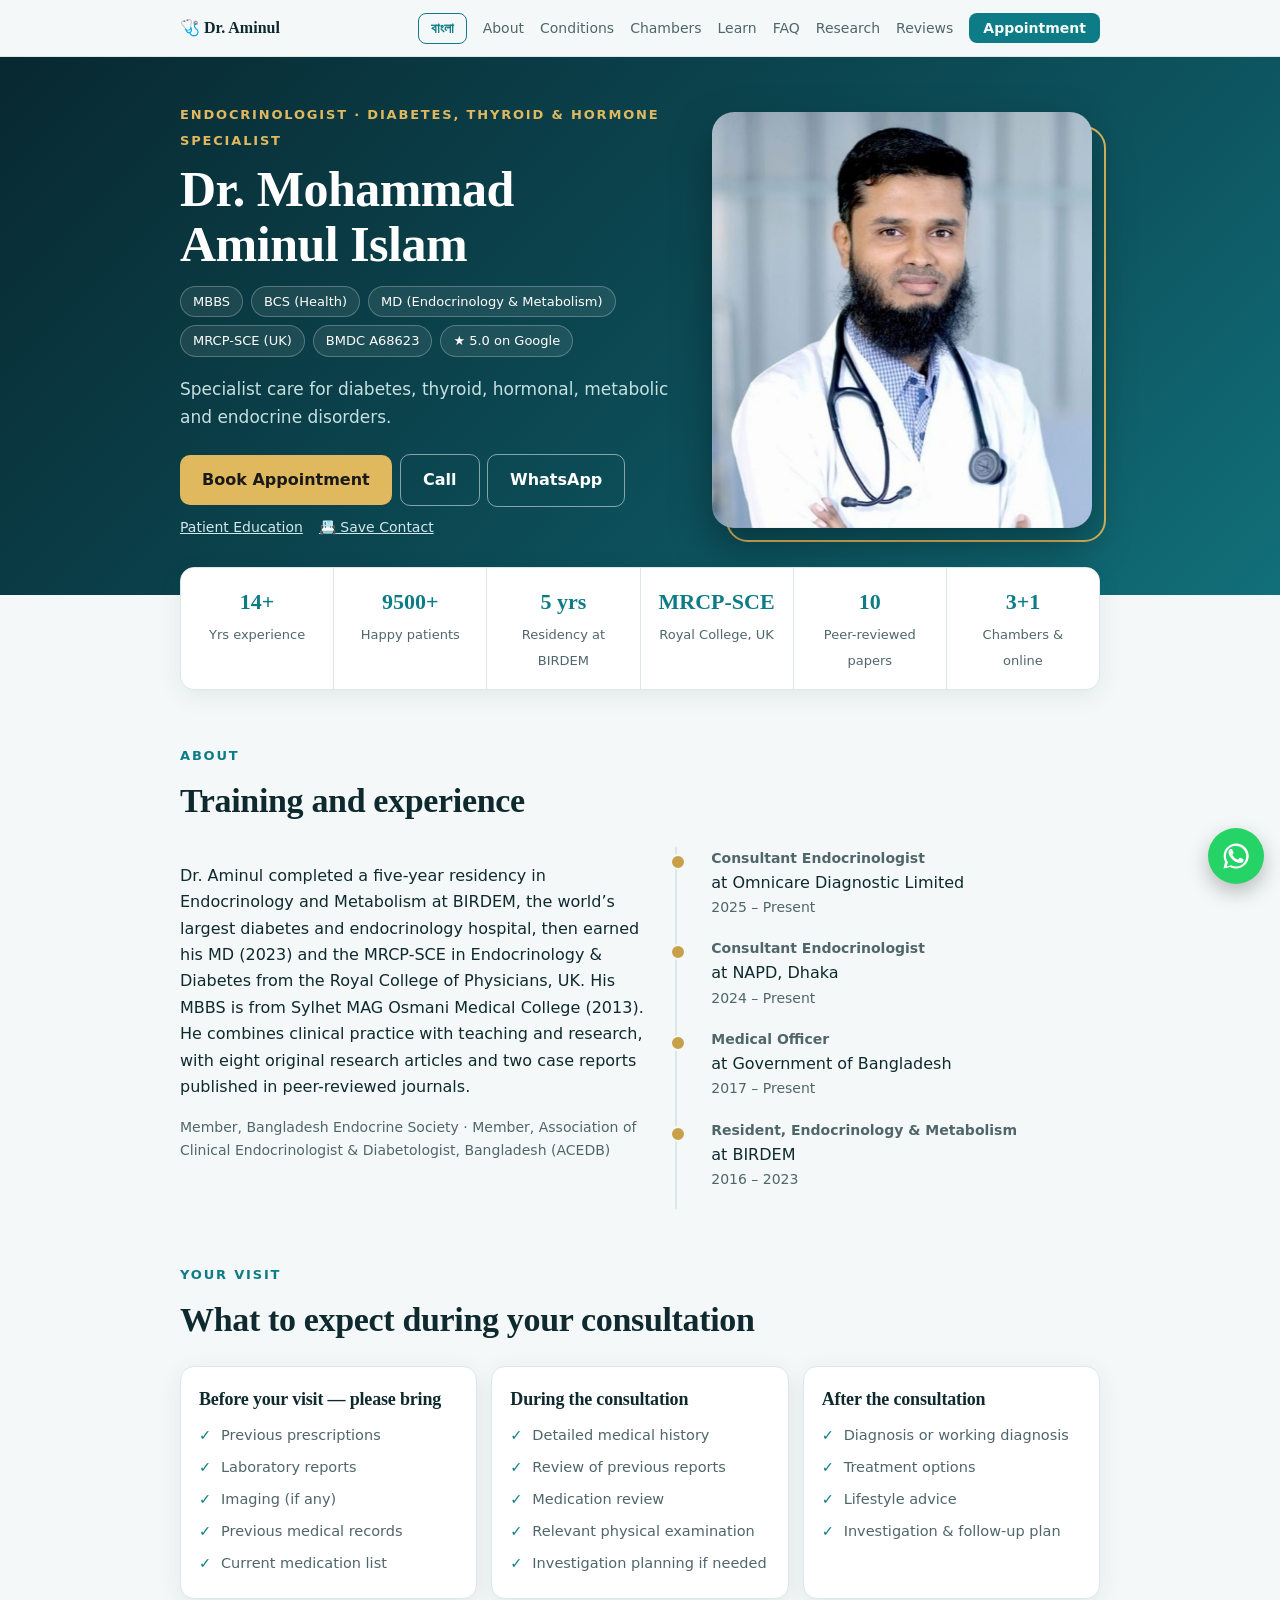
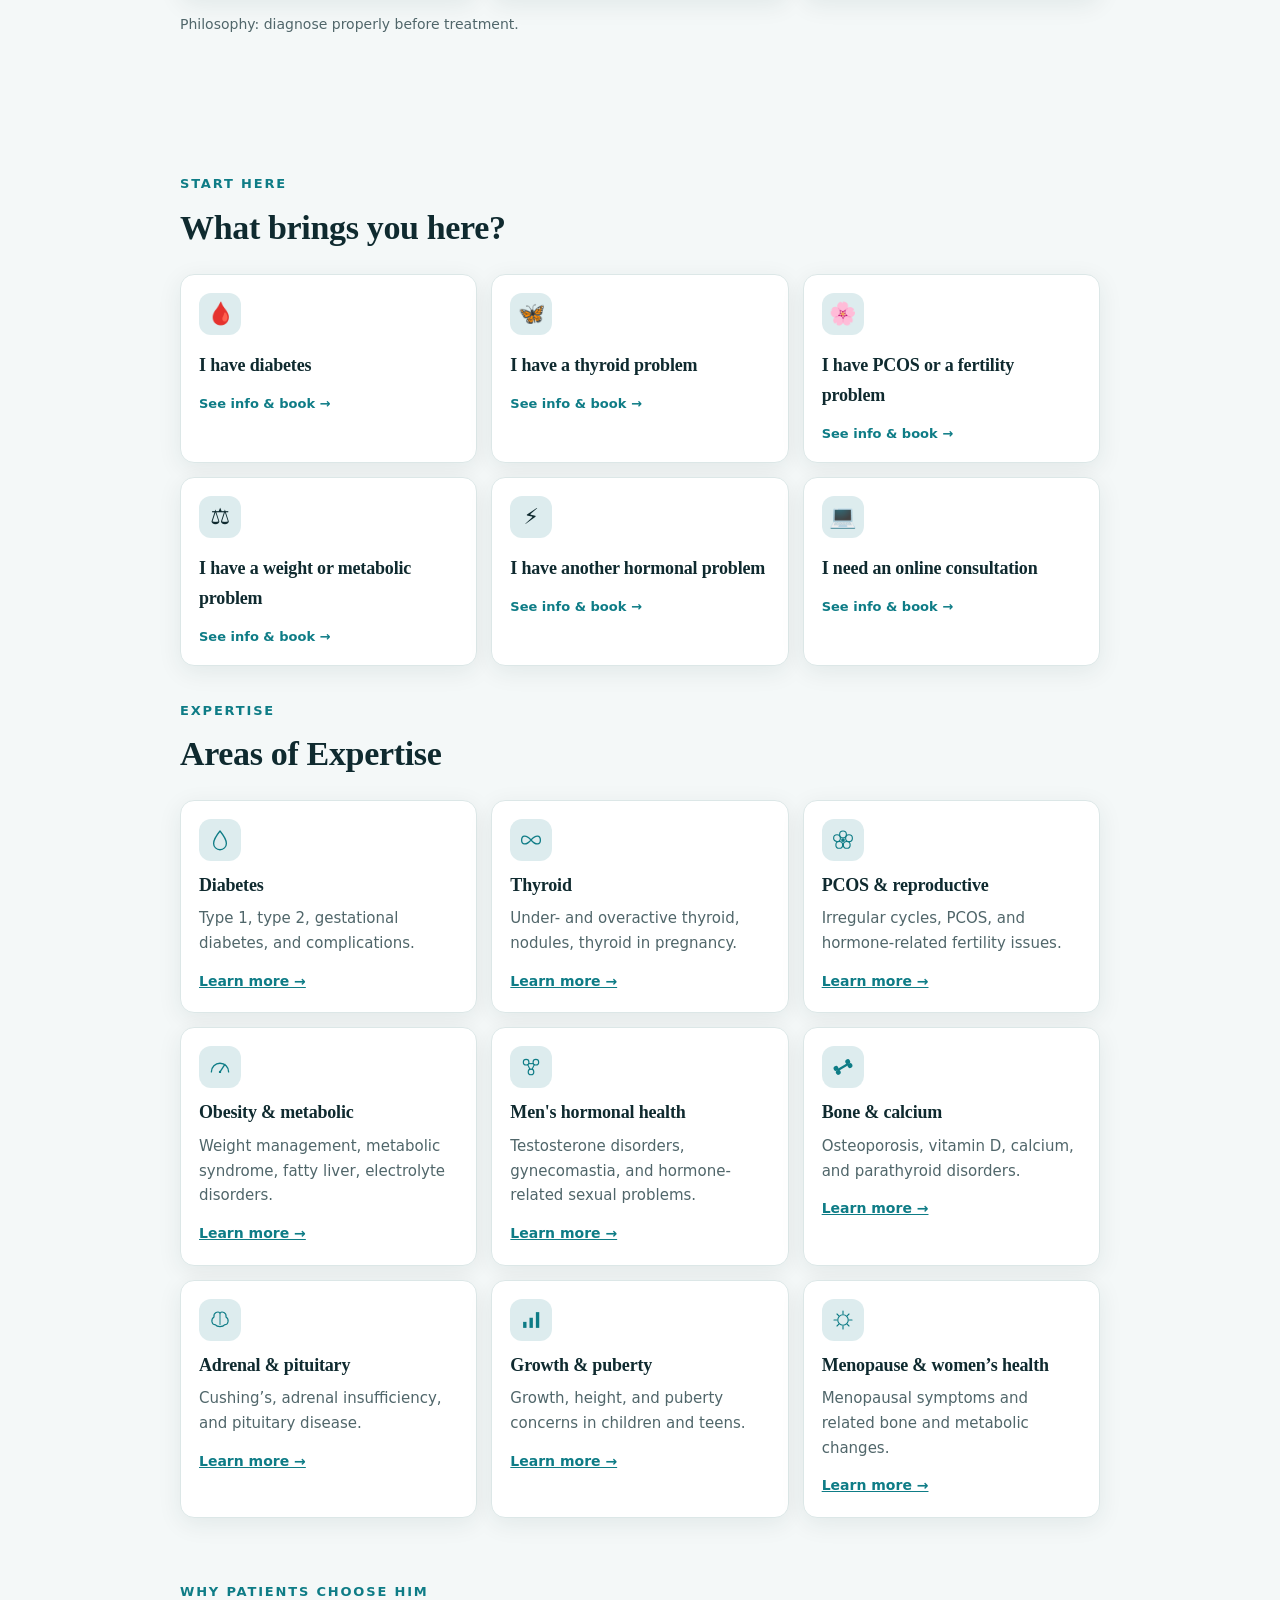
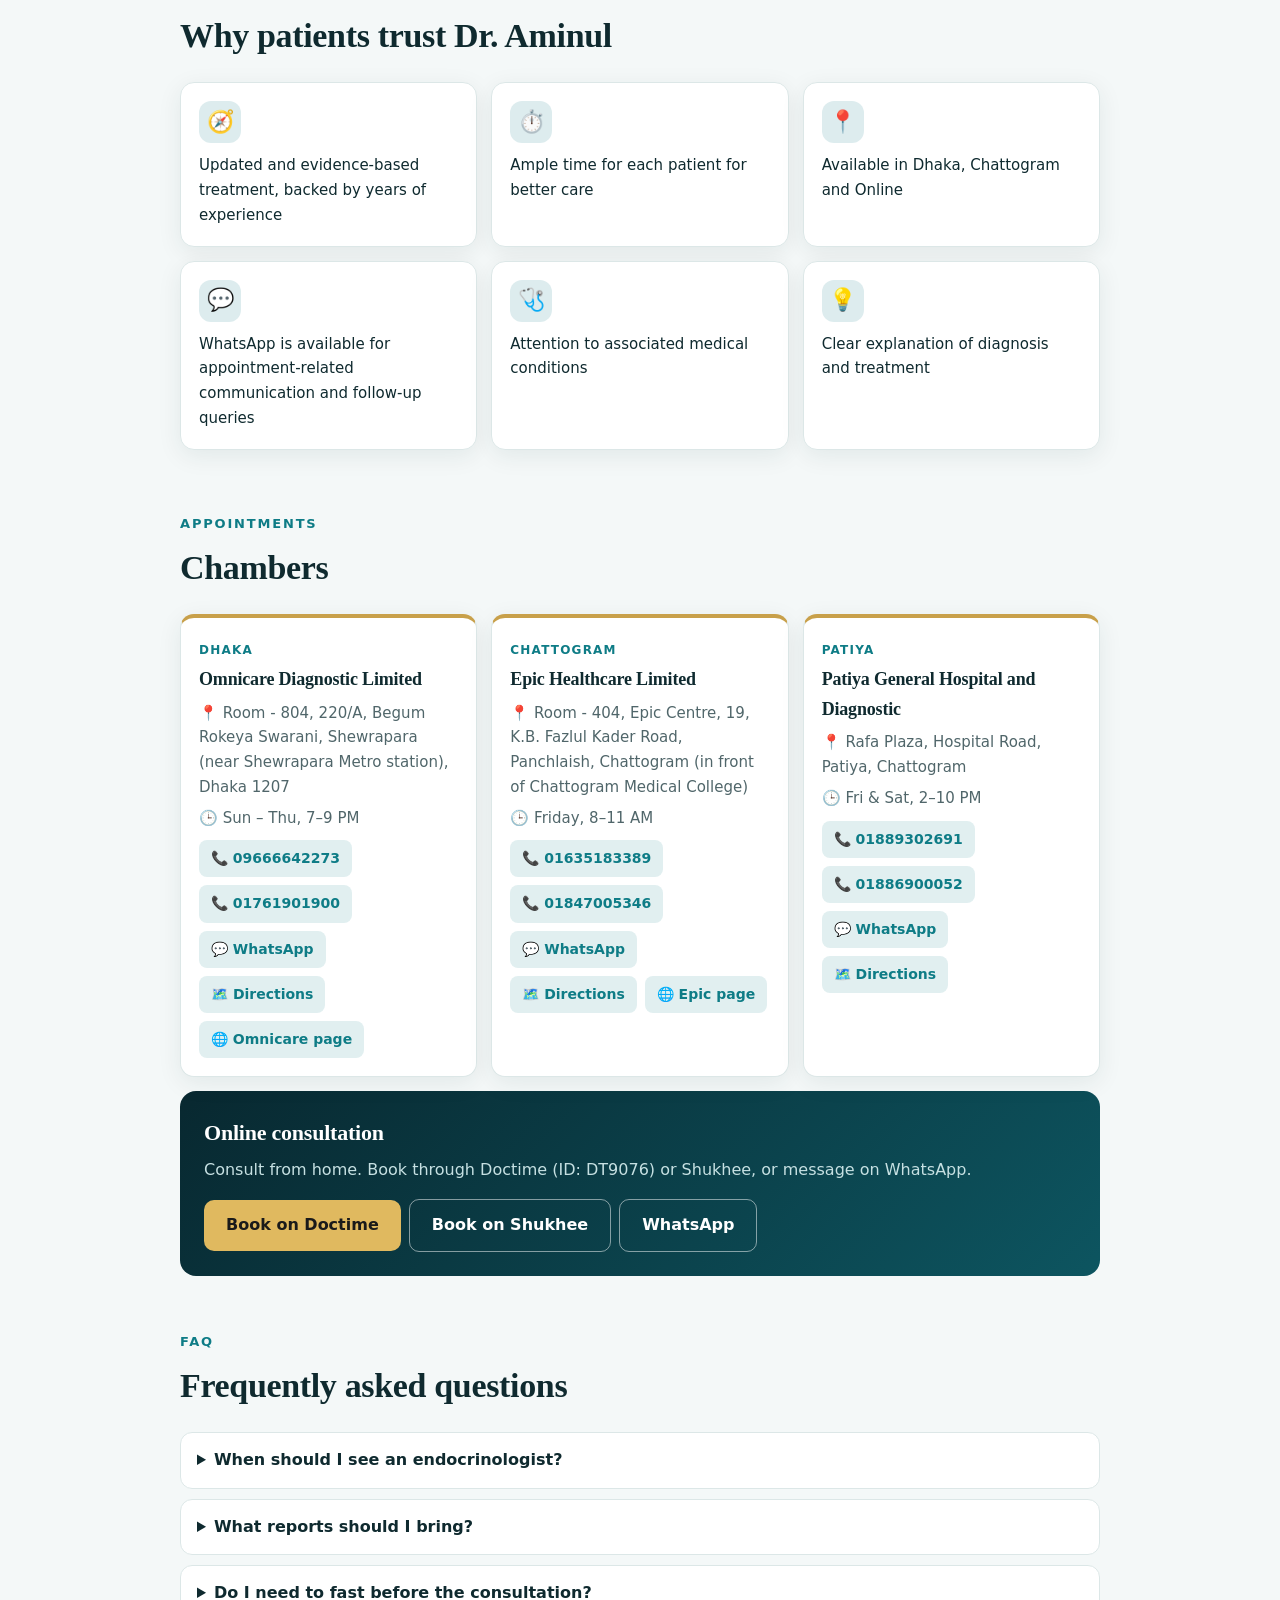
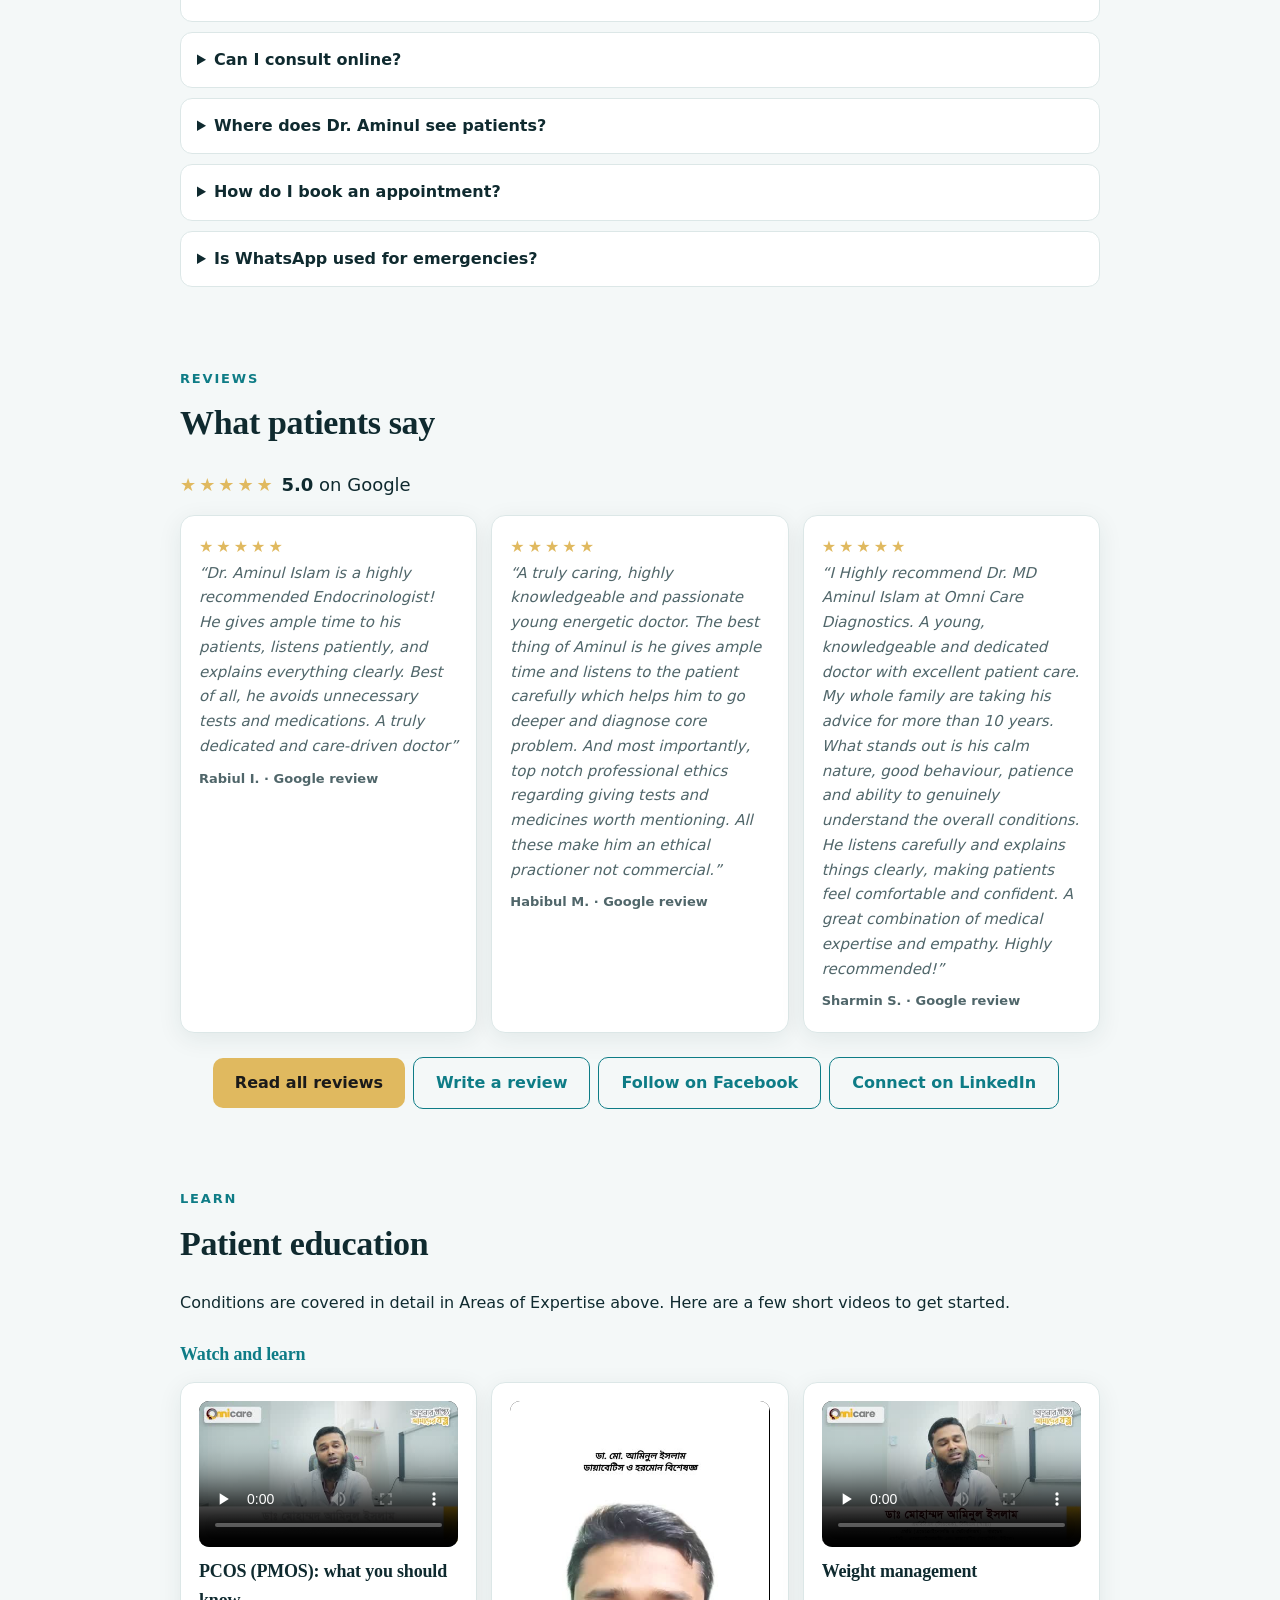
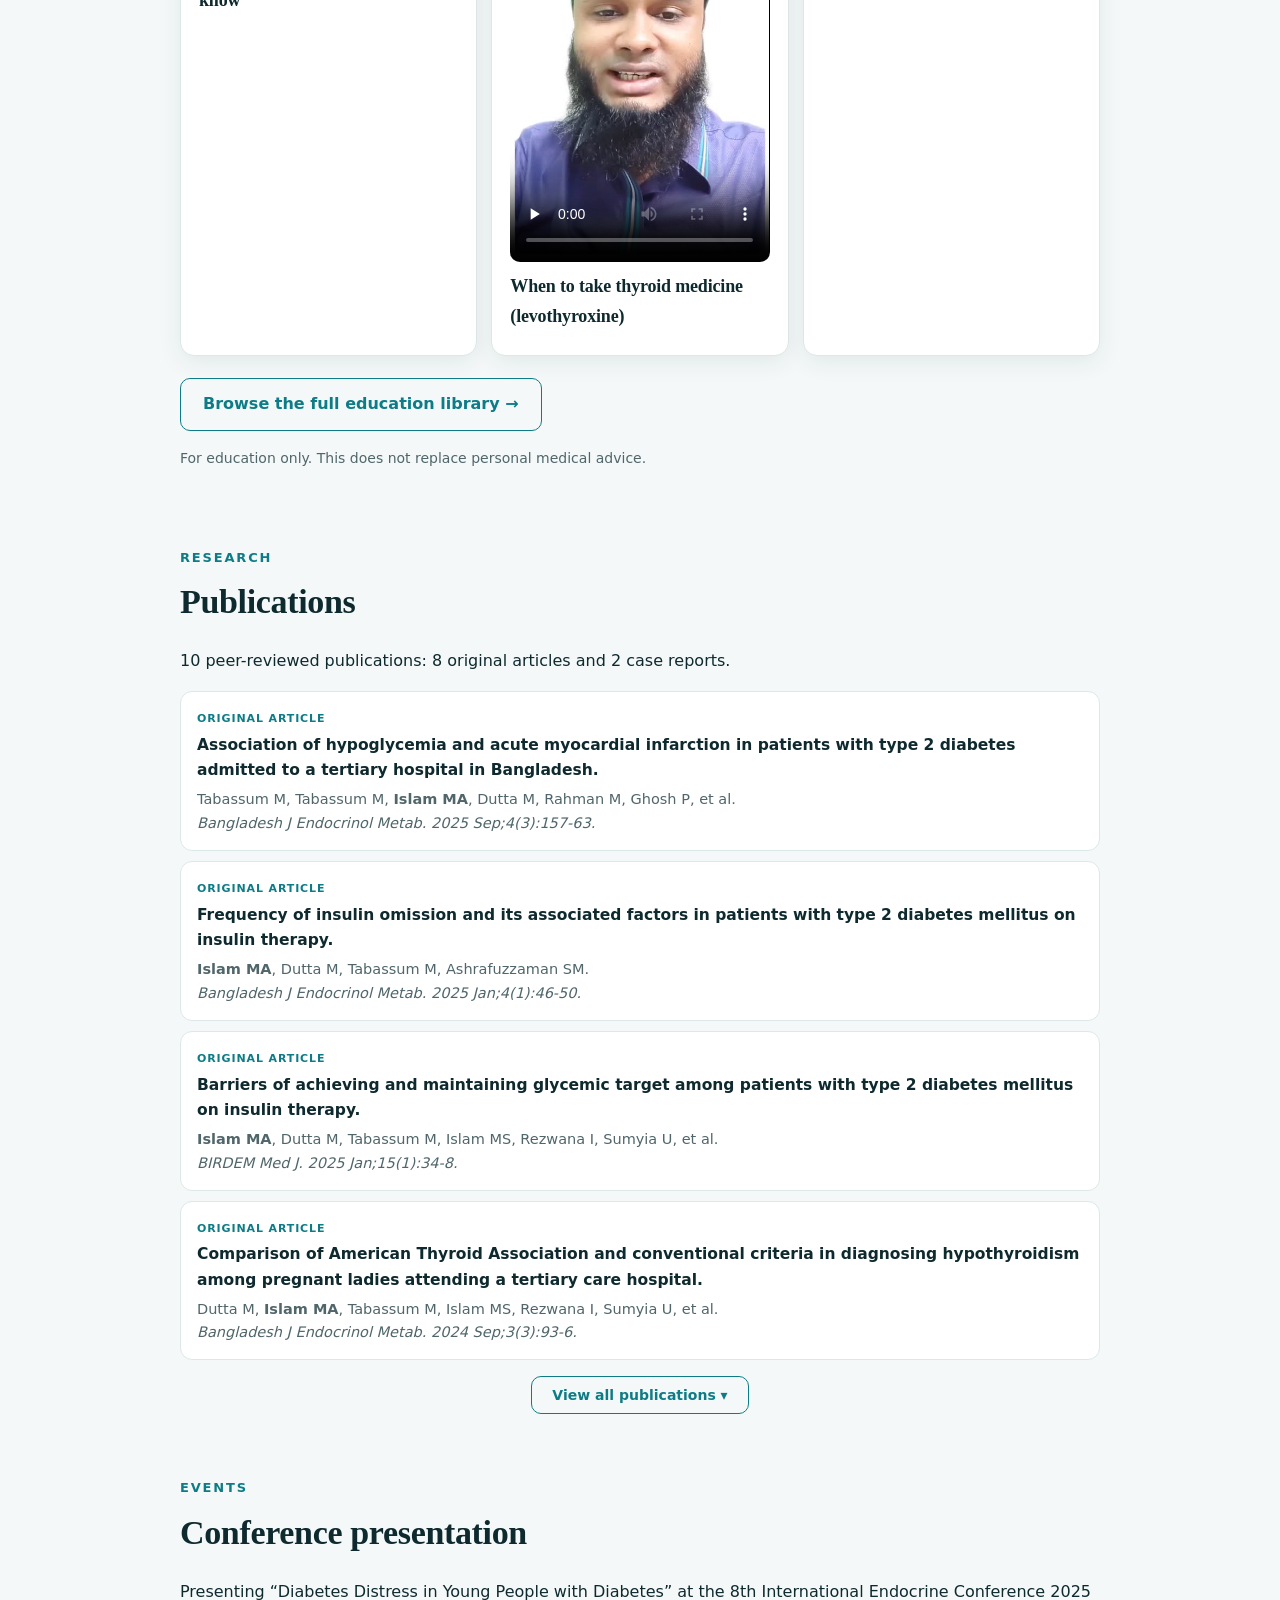
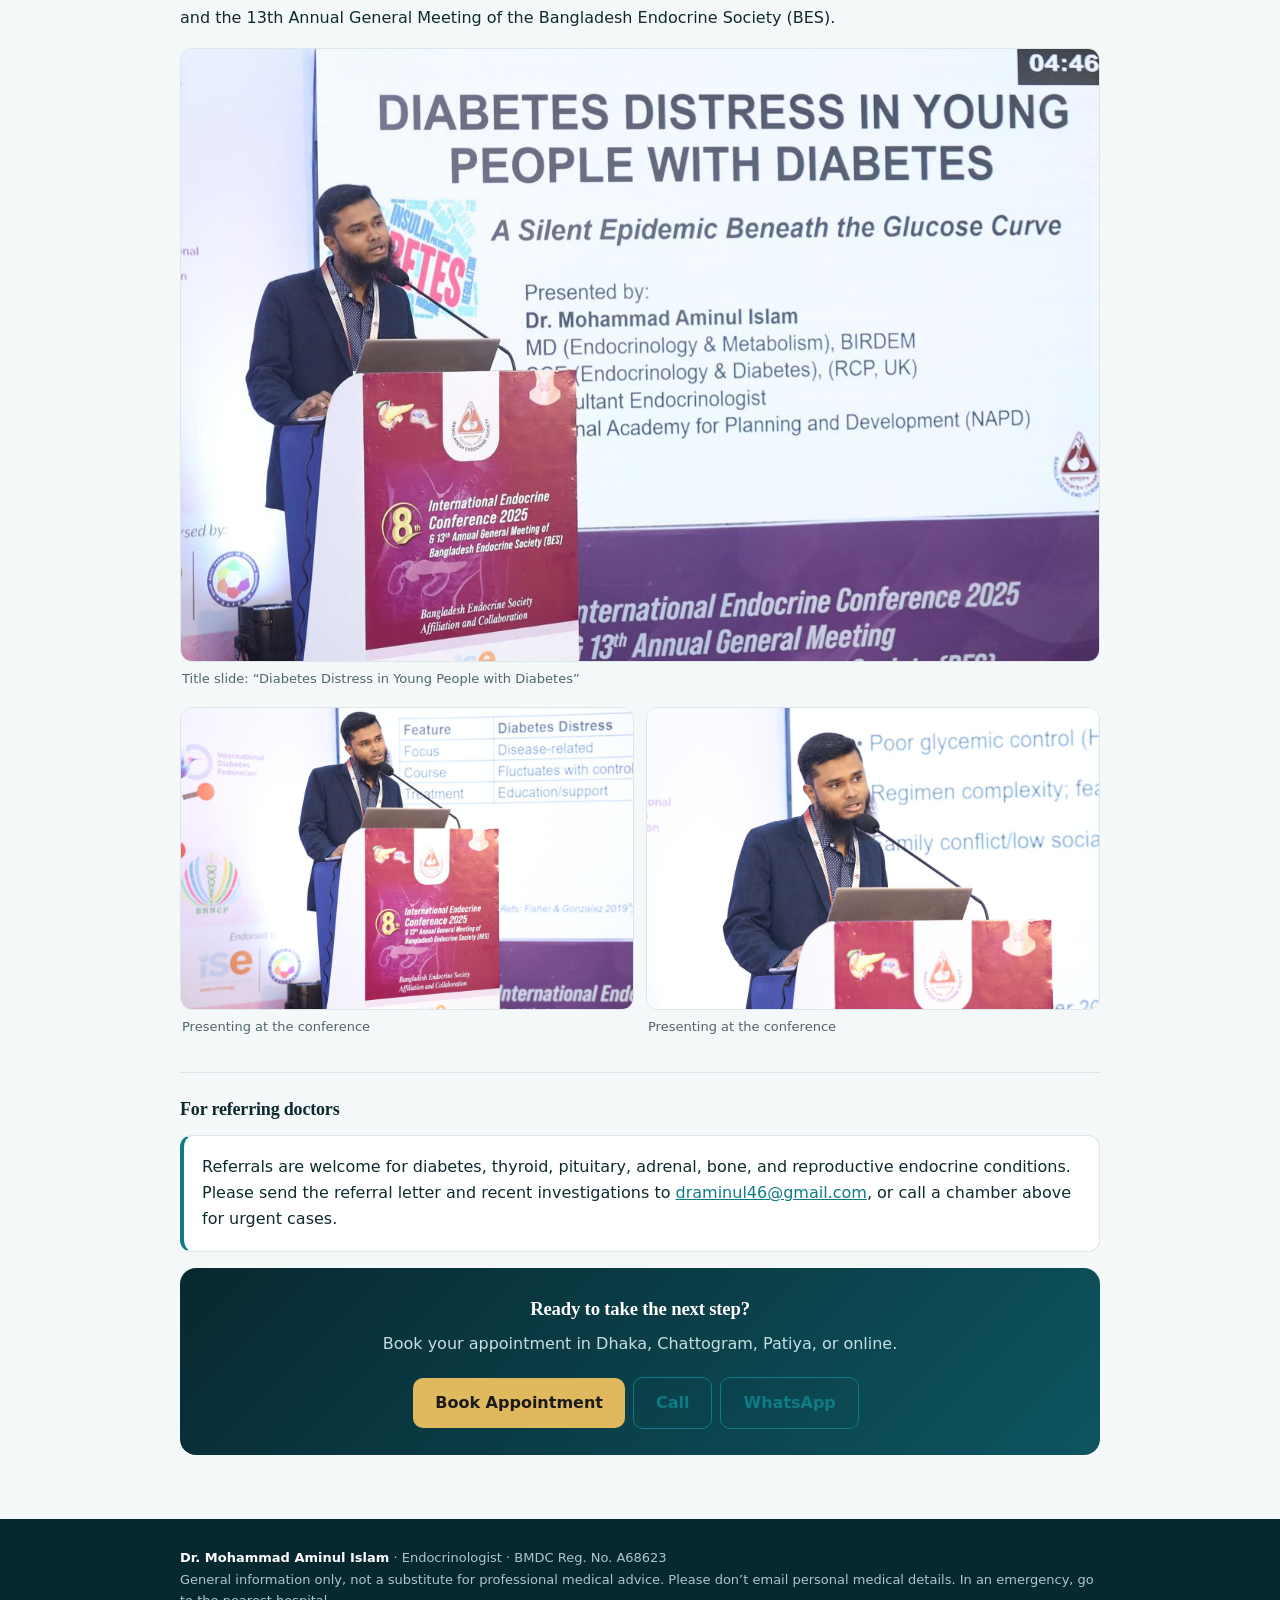
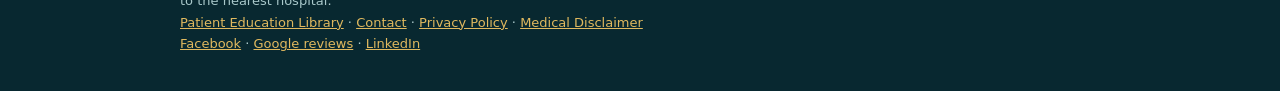
==== commit d9e30166: "Add files via upload" ====
--- a/index.html
+++ b/index.html
@@ -52,7 +52,7 @@
 .frame{position:relative;max-width:380px;margin:0 auto}.frame:before{content:"";position:absolute;inset:14px -14px -14px 14px;border:2px solid #e0b95f;border-radius:22px}
 .frame img{position:relative;width:100%;display:block;border-radius:22px;box-shadow:0 18px 40px rgba(0,0,0,.35)}
 .stats{margin-top:-28px;position:relative}.stats .w{display:grid;grid-template-columns:repeat(2,1fr);gap:1px;background:var(--line);border:1px solid var(--line);border-radius:14px;box-shadow:var(--sh);overflow:hidden;padding:0;max-width:920px}
-@media(min-width:640px){.stats .w{grid-template-columns:repeat(5,1fr)}}
+@media(min-width:640px){.stats .w{grid-template-columns:repeat(6,1fr)}}
 .stat{background:var(--card);padding:16px;text-align:center}.stat b{display:block;font-family:Georgia,serif;font-size:22px;color:var(--acc)}.stat span{font-size:13px;color:var(--mute)}
 section{padding:52px 0 8px}.lab{color:var(--acc);font-size:13px;letter-spacing:.14em;text-transform:uppercase;font-weight:700}
 h2{font-size:clamp(26px,5vw,34px);margin:4px 0 18px}
@@ -77,15 +77,15 @@
 <p>Specialist care for diabetes, thyroid, hormonal, metabolic and endocrine disorders.</p>
 <a class="btn" href="#book">Book Appointment</a><a class="btn alt" href="tel:+8809666642273">Call</a><a class="btn alt" href="https://wa.me/8801871550536"><span class="en">WhatsApp</span><span class="bn">হোয়াটসঅ্যাপ</span></a><div class="hero-sec"><a href="#learn">Patient Education</a><a href="javascript:void(0)" onclick="saveVCard()"><span class="en">📇 Save Contact</span><span class="bn">📇 কন্টাক্ট সংরক্ষণ করুন</span></a></div></div>
 <div class="frame"><img src="[data-uri]" alt="Dr. Mohammad Aminul Islam, endocrinologist"></div></div></div>
-<div class="stats"><div class="w"><div class="stat"><b>14+</b><span><span class="en">Yrs experience</span><span class="bn">বছরের অভিজ্ঞতা</span></span></div><div class="stat"><b>5 yrs</b><span><span class="en">Residency at BIRDEM</span><span class="bn">বারডেমে রেসিডেন্সি</span></span></div><div class="stat"><b>MRCP-SCE</b><span><span class="en">Royal College, UK</span><span class="bn">রয়্যাল কলেজ, যুক্তরাজ্য</span></span></div><div class="stat"><b>10</b><span><span class="en">Peer-reviewed papers</span><span class="bn">পিয়ার-রিভিউড গবেষণাপত্র</span></span></div><div class="stat"><b>3+1</b><span><span class="en">Chambers &amp; online</span><span class="bn">চেম্বার ও অনলাইন</span></span></div></div></div>
+<div class="stats"><div class="w"><div class="stat"><b>14+</b><span><span class="en">Yrs experience</span><span class="bn">বছরের অভিজ্ঞতা</span></span></div><div class="stat"><b>9500+</b><span><span class="en">Happy patients</span><span class="bn">সন্তুষ্ট রোগী</span></span></div><div class="stat"><b>5 yrs</b><span><span class="en">Residency at BIRDEM</span><span class="bn">বারডেমে রেসিডেন্সি</span></span></div><div class="stat"><b>MRCP-SCE</b><span><span class="en">Royal College, UK</span><span class="bn">রয়্যাল কলেজ, যুক্তরাজ্য</span></span></div><div class="stat"><b>10</b><span><span class="en">Peer-reviewed papers</span><span class="bn">পিয়ার-রিভিউড গবেষণাপত্র</span></span></div><div class="stat"><b>3+1</b><span><span class="en">Chambers &amp; online</span><span class="bn">চেম্বার ও অনলাইন</span></span></div></div></div>
 <main class="w">
 <section class="reveal" id="about"><span class="lab"><span class="en">About</span><span class="bn">আমার সম্পর্কে</span></span><h2><span class="en">Training and experience</span><span class="bn">প্রশিক্ষণ ও অভিজ্ঞতা</span></h2><div class="two"><div><p><span class="en">Dr. Aminul completed a five-year residency in Endocrinology and Metabolism at BIRDEM, the world’s largest diabetes and endocrinology hospital, then earned his MD (2023) and the MRCP-SCE in Endocrinology &amp; Diabetes from the Royal College of Physicians, UK. His MBBS is from Sylhet MAG Osmani Medical College (2013). He combines clinical practice with teaching and research, with eight original research articles and two case reports published in peer-reviewed journals.</span><span class="bn">ডা. আমিনুল বারডেমে (বিশ্বের বৃহত্তম ডায়াবেটিস ও এন্ডোক্রাইনোলজি হাসপাতাল) এন্ডোক্রাইনোলজি ও মেটাবলিজমে পাঁচ বছরের রেসিডেন্সি সম্পন্ন করেন। এরপর ২০২৩ সালে এমডি এবং যুক্তরাজ্যের রয়্যাল কলেজ অফ ফিজিশিয়ান্স থেকে এন্ডোক্রাইনোলজি ও ডায়াবেটিসে MRCP-SCE অর্জন করেন। তাঁর এমবিবিএস সিলেট এমএজি ওসমানী মেডিকেল কলেজ থেকে (২০১৩)। চিকিৎসাসেবার পাশাপাশি তিনি শিক্ষকতা ও গবেষণায় যুক্ত; পিয়ার-রিভিউড জার্নালে তাঁর আটটি মূল গবেষণা প্রবন্ধ ও দুটি কেস রিপোর্ট প্রকাশিত হয়েছে।</span></p><p style="font-size:14px;color:var(--mute)"><span class="en">Member, Bangladesh Endocrine Society · Member, Association of Clinical Endocrinologist &amp; Diabetologist, Bangladesh (ACEDB)</span><span class="bn">সদস্য, বাংলাদেশ এন্ডোক্রাইন সোসাইটি · সদস্য, অ্যাসোসিয়েশন অফ ক্লিনিক্যাল এন্ডোক্রাইনোলজিস্ট অ্যান্ড ডায়াবেটোলজিস্ট, বাংলাদেশ (ACEDB)</span></p></div>
 <ul class="tl"><li><strong><span class="en">Consultant Endocrinologist</span><span class="bn">কনসালট্যান্ট এন্ডোক্রাইনোলজিস্ট</span></strong> at Omnicare Diagnostic Limited<span><span class="en">2025 – Present</span><span class="bn">২০২৫ – বর্তমান</span></span></li><li><strong><span class="en">Consultant Endocrinologist</span><span class="bn">কনসালট্যান্ট এন্ডোক্রাইনোলজিস্ট</span></strong> at NAPD, Dhaka<span><span class="en">2024 – Present</span><span class="bn">২০২৪ – বর্তমান</span></span></li><li><strong><span class="en">Medical Officer</span><span class="bn">মেডিকেল অফিসার</span></strong> at Government of Bangladesh<span><span class="en">2017 – Present</span><span class="bn">২০১৭ – বর্তমান</span></span></li><li><strong><span class="en">Resident, Endocrinology &amp; Metabolism</span><span class="bn">রেসিডেন্ট, এন্ডোক্রাইনোলজি ও মেটাবলিজম</span></strong> at BIRDEM<span><span class="en">2016 – 2023</span><span class="bn">২০১৬ – ২০২৩</span></span></li></ul></div><section class="reveal" id="expect"><span class="lab"><span class="en">Your visit</span><span class="bn">আপনার ভিজিট</span></span><h2><span class="en">What to expect during your consultation</span><span class="bn">পরামর্শের সময় কী আশা করবেন</span></h2>
 <div class="grid"><div class="card"><h3><span class="en">Before your visit — please bring</span><span class="bn">আগে থেকে সঙ্গে আনুন</span></h3><ul class="chk"><li><span class="en">Previous prescriptions</span><span class="bn">পূর্বের প্রেসক্রিপশন</span></li><li><span class="en">Laboratory reports</span><span class="bn">ল্যাবরেটরি রিপোর্ট</span></li><li><span class="en">Imaging (if any)</span><span class="bn">ইমেজিং (যদি থাকে)</span></li><li><span class="en">Previous medical records</span><span class="bn">পূর্বের মেডিকেল রেকর্ড</span></li><li><span class="en">Current medication list</span><span class="bn">বর্তমান ওষুধের তালিকা</span></li></ul></div><div class="card"><h3><span class="en">During the consultation</span><span class="bn">পরামর্শের সময়</span></h3><ul class="chk"><li><span class="en">Detailed medical history</span><span class="bn">বিস্তারিত মেডিকেল হিস্ট্রি</span></li><li><span class="en">Review of previous reports</span><span class="bn">পূর্বের রিপোর্ট পর্যালোচনা</span></li><li><span class="en">Medication review</span><span class="bn">ওষুধ পর্যালোচনা</span></li><li><span class="en">Relevant physical examination</span><span class="bn">প্রাসঙ্গিক শারীরিক পরীক্ষা</span></li><li><span class="en">Investigation planning if needed</span><span class="bn">প্রয়োজনে পরীক্ষার পরিকল্পনা</span></li></ul></div><div class="card"><h3><span class="en">After the consultation</span><span class="bn">পরামর্শের পরে</span></h3><ul class="chk"><li><span class="en">Diagnosis or working diagnosis</span><span class="bn">রোগ নির্ণয় বা সাময়িক নির্ণয়</span></li><li><span class="en">Treatment options</span><span class="bn">চিকিৎসার বিকল্পসমূহ</span></li><li><span class="en">Lifestyle advice</span><span class="bn">জীবনযাপন পরামর্শ</span></li><li><span class="en">Investigation & follow-up plan</span><span class="bn">পরীক্ষা ও ফলো-আপ পরিকল্পনা</span></li></ul></div></div>
 <p style="font-size:14px;color:var(--mute)"><span class="en">Philosophy: diagnose properly before treatment.</span><span class="bn">দর্শন: চিকিৎসার আগে সঠিক নির্ণয়।</span></p></section>
 </section>
-<section class="reveal" id="care"><span class="lab"><span class="en">Expertise</span><span class="bn">বিশেষজ্ঞতা</span></span><h2><span class="en">Areas of Expertise</span><span class="bn">বিশেষজ্ঞতার ক্ষেত্র</span></h2><section class="reveal" id="pathways"><span class="lab"><span class="en">Start here</span><span class="bn">এখান থেকে শুরু করুন</span></span><h2><span class="en">What brings you here?</span><span class="bn">আপনি কী কারণে এসেছেন?</span></h2><div class="grid path-grid"><a class="card path" href="#cond-diabetes"><div class="ic">🩸</div><h3><span class="en">I have diabetes</span><span class="bn">আমার ডায়াবেটিস আছে</span></h3><span class="go"><span class="en">See info & book</span><span class="bn">তথ্য দেখুন ও বুক করুন</span> →</span></a><a class="card path" href="#cond-thyroid"><div class="ic">🦋</div><h3><span class="en">I have a thyroid problem</span><span class="bn">আমার থাইরয়েড সমস্যা আছে</span></h3><span class="go"><span class="en">See info & book</span><span class="bn">তথ্য দেখুন ও বুক করুন</span> →</span></a><a class="card path" href="#cond-pcos"><div class="ic">🌸</div><h3><span class="en">I have PCOS or a fertility problem</span><span class="bn">আমার পিসিওএস বা বন্ধ্যাত্ব সমস্যা আছে</span></h3><span class="go"><span class="en">See info & book</span><span class="bn">তথ্য দেখুন ও বুক করুন</span> →</span></a><a class="card path" href="#cond-obesity"><div class="ic">⚖️</div><h3><span class="en">I have a weight or metabolic problem</span><span class="bn">আমার ওজন বা মেটাবলিক সমস্যা আছে</span></h3><span class="go"><span class="en">See info & book</span><span class="bn">তথ্য দেখুন ও বুক করুন</span> →</span></a><a class="card path" href="#cond-adrenal"><div class="ic">⚡</div><h3><span class="en">I have another hormonal problem</span><span class="bn">আমার অন্য হরমোনজনিত সমস্যা আছে</span></h3><span class="go"><span class="en">See info & book</span><span class="bn">তথ্য দেখুন ও বুক করুন</span> →</span></a><a class="card path" href="#book"><div class="ic">💻</div><h3><span class="en">I need an online consultation</span><span class="bn">আমার অনলাইন পরামর্শ দরকার</span></h3><span class="go"><span class="en">See info & book</span><span class="bn">তথ্য দেখুন ও বুক করুন</span> →</span></a></div></section>
-<div class="grid"><div class="card cd" id="cond-diabetes"><div class="ic"><svg width="24" height="24" viewBox="0 0 64 64" xmlns="http://www.w3.org/2000/svg"><path d="M32 8 C32 8 15 29 15 41 a17 17 0 0 0 34 0 C49 29 32 8 32 8 Z" fill="none" stroke="var(--acc)" stroke-width="3.5" stroke-linejoin="round"/></svg></div><h3><span class="en">Diabetes</span><span class="bn">ডায়াবেটিস</span></h3><p><span class="en">Type 1, type 2, gestational diabetes, and complications.</span><span class="bn">টাইপ ১, টাইপ ২, গর্ভকালীন ডায়াবেটিস ও জটিলতা।</span></p><a href="diabetes.html" style="display:inline-block;margin-top:8px;font-size:14px;font-weight:600;color:var(--acc)"><span class="en">Learn more →</span><span class="bn">বিস্তারিত জানুন →</span></a></div><div class="card cd" id="cond-thyroid"><div class="ic"><svg width="24" height="24" viewBox="0 0 64 64" xmlns="http://www.w3.org/2000/svg"><path d="M32 32 C19 17 7 19 7 32 C7 45 19 47 32 32 Z" fill="none" stroke="var(--acc)" stroke-width="3.5" stroke-linejoin="round"/><path d="M32 32 C45 17 57 19 57 32 C57 45 45 47 32 32 Z" fill="none" stroke="var(--acc)" stroke-width="3.5" stroke-linejoin="round"/></svg></div><h3><span class="en">Thyroid</span><span class="bn">থাইরয়েড</span></h3><p><span class="en">Under- and overactive thyroid, nodules, thyroid in pregnancy.</span><span class="bn">থাইরয়েড কম বা বেশি কাজ করা, নডিউল, গর্ভাবস্থায় থাইরয়েড।</span></p><a href="thyroid.html" style="display:inline-block;margin-top:8px;font-size:14px;font-weight:600;color:var(--acc)"><span class="en">Learn more →</span><span class="bn">বিস্তারিত জানুন →</span></a></div><div class="card cd" id="cond-pcos"><div class="ic"><svg width="24" height="24" viewBox="0 0 64 64" xmlns="http://www.w3.org/2000/svg"><circle cx="32" cy="17" r="9" fill="none" stroke="var(--acc)" stroke-width="3"/><circle cx="48" cy="27" r="9" fill="none" stroke="var(--acc)" stroke-width="3"/><circle cx="42" cy="45" r="9" fill="none" stroke="var(--acc)" stroke-width="3"/><circle cx="22" cy="45" r="9" fill="none" stroke="var(--acc)" stroke-width="3"/><circle cx="16" cy="27" r="9" fill="none" stroke="var(--acc)" stroke-width="3"/><circle cx="32" cy="32" r="5" fill="var(--acc)"/></svg></div><h3><span class="en">PCOS &amp; reproductive</span><span class="bn">পিসিওএস ও প্রজনন হরমোন</span></h3><p><span class="en">Irregular cycles, PCOS, and hormone-related fertility issues.</span><span class="bn">অনিয়মিত মাসিক, পিসিওএস ও হরমোনজনিত বন্ধ্যাত্ব।</span></p><a href="pcos.html" style="display:inline-block;margin-top:8px;font-size:14px;font-weight:600;color:var(--acc)"><span class="en">Learn more →</span><span class="bn">বিস্তারিত জানুন →</span></a></div><div class="card cd" id="cond-obesity"><div class="ic"><svg width="24" height="24" viewBox="0 0 64 64" xmlns="http://www.w3.org/2000/svg"><path d="M9 45 a23 23 0 0 1 46 0" fill="none" stroke="var(--acc)" stroke-width="3.5" stroke-linecap="round"/><line x1="32" y1="45" x2="45" y2="25" stroke="var(--acc)" stroke-width="3.5" stroke-linecap="round"/><circle cx="32" cy="45" r="3.2" fill="var(--acc)"/></svg></div><h3><span class="en">Obesity &amp; metabolic</span><span class="bn">স্থূলতা ও বিপাক</span></h3><p><span class="en">Weight management, metabolic syndrome, fatty liver, electrolyte disorders.</span><span class="bn">ওজন নিয়ন্ত্রণ, মেটাবলিক সিনড্রোম ও ইলেক্ট্রোলাইট সমস্যা।</span></p><a href="obesity.html" style="display:inline-block;margin-top:8px;font-size:14px;font-weight:600;color:var(--acc)"><span class="en">Learn more →</span><span class="bn">বিস্তারিত জানুন →</span></a></div><div class="card cd" id="cond-mens"><div class="ic"><svg width="24" height="24" viewBox="0 0 64 64" xmlns="http://www.w3.org/2000/svg"><circle cx="19" cy="19" r="7.5" fill="none" stroke="var(--acc)" stroke-width="3"/><circle cx="45" cy="19" r="7.5" fill="none" stroke="var(--acc)" stroke-width="3"/><circle cx="32" cy="45" r="7.5" fill="none" stroke="var(--acc)" stroke-width="3"/><line x1="26" y1="23" x2="38" y2="23" stroke="var(--acc)" stroke-width="3"/><line x1="23" y1="25" x2="29" y2="38" stroke="var(--acc)" stroke-width="3"/><line x1="41" y1="25" x2="35" y2="38" stroke="var(--acc)" stroke-width="3"/></svg></div><h3>Men's hormonal health</h3><p>Testosterone disorders, gynecomastia, and hormone-related sexual problems.</p><a href="mens.html" style="display:inline-block;margin-top:8px;font-size:14px;font-weight:600;color:var(--acc)"><span class="en">Learn more →</span><span class="bn">বিস্তারিত জানুন →</span></a></div><div class="card cd" id="cond-bone"><div class="ic"><svg width="24" height="24" viewBox="0 0 64 64" xmlns="http://www.w3.org/2000/svg"><g transform="rotate(-30 32 32)"><rect x="16" y="29" width="32" height="6" rx="3" fill="var(--acc)"/><circle cx="14" cy="26" r="6.5" fill="var(--acc)"/><circle cx="14" cy="38" r="6.5" fill="var(--acc)"/><circle cx="50" cy="26" r="6.5" fill="var(--acc)"/><circle cx="50" cy="38" r="6.5" fill="var(--acc)"/></g></svg></div><h3><span class="en">Bone &amp; calcium</span><span class="bn">হাড় ও ক্যালসিয়াম</span></h3><p><span class="en">Osteoporosis, vitamin D, calcium, and parathyroid disorders.</span><span class="bn">অস্টিওপরোসিস, ভিটামিন ডি, ক্যালসিয়াম ও প্যারাথাইরয়েড সমস্যা।</span></p><a href="bone.html" style="display:inline-block;margin-top:8px;font-size:14px;font-weight:600;color:var(--acc)"><span class="en">Learn more →</span><span class="bn">বিস্তারিত জানুন →</span></a></div><div class="card cd" id="cond-adrenal"><div class="ic"><svg width="24" height="24" viewBox="0 0 64 64" xmlns="http://www.w3.org/2000/svg"><path d="M20 45 C9 45 7 30 16 24 C14 13 27 7 32 14 C37 7 50 13 48 24 C57 30 55 45 44 45 C40 51 24 51 20 45 Z" fill="none" stroke="var(--acc)" stroke-width="3"/><line x1="32" y1="14" x2="32" y2="45" stroke="var(--acc)" stroke-width="2.5"/></svg></div><h3><span class="en">Adrenal &amp; pituitary</span><span class="bn">অ্যাড্রিনাল ও পিটুইটারি</span></h3><p><span class="en">Cushing’s, adrenal insufficiency, and pituitary disease.</span><span class="bn">কুশিংস, অ্যাড্রিনাল অপ্রতুলতা ও পিটুইটারি রোগ।</span></p><a href="adrenal.html" style="display:inline-block;margin-top:8px;font-size:14px;font-weight:600;color:var(--acc)"><span class="en">Learn more →</span><span class="bn">বিস্তারিত জানুন →</span></a></div><div class="card cd" id="cond-growth"><div class="ic"><svg width="24" height="24" viewBox="0 0 64 64" xmlns="http://www.w3.org/2000/svg"><rect x="11" y="37" width="9" height="16" fill="var(--acc)"/><rect x="28" y="26" width="9" height="27" fill="var(--acc)"/><rect x="45" y="11" width="9" height="42" fill="var(--acc)"/></svg></div><h3><span class="en">Growth &amp; puberty</span><span class="bn">বৃদ্ধি ও বয়ঃসন্ধি</span></h3><p>Growth, height, and puberty concerns in children and teens.</p><a href="growth.html" style="display:inline-block;margin-top:8px;font-size:14px;font-weight:600;color:var(--acc)"><span class="en">Learn more →</span><span class="bn">বিস্তারিত জানুন →</span></a></div><div class="card cd" id="cond-menopause"><div class="ic"><svg width="24" height="24" viewBox="0 0 64 64" xmlns="http://www.w3.org/2000/svg"><circle cx="32" cy="32" r="14" fill="none" stroke="var(--acc)" stroke-width="3"/><g stroke="var(--acc)" stroke-width="3" stroke-linecap="round"><line x1="32" y1="8" x2="32" y2="15"/><line x1="32" y1="49" x2="32" y2="56"/><line x1="8" y1="32" x2="15" y2="32"/><line x1="49" y1="32" x2="56" y2="32"/><line x1="16" y1="16" x2="21" y2="21"/><line x1="43" y1="43" x2="48" y2="48"/><line x1="48" y1="16" x2="43" y2="21"/><line x1="21" y1="43" x2="16" y2="48"/></g></svg></div><h3>Menopause &amp; women’s health</h3><p>Menopausal symptoms and related bone and metabolic changes.</p><a href="menopause.html" style="display:inline-block;margin-top:8px;font-size:14px;font-weight:600;color:var(--acc)"><span class="en">Learn more →</span><span class="bn">বিস্তারিত জানুন →</span></a></div></div></section>
+<section class="reveal" id="care"><section class="reveal" id="pathways"><span class="lab"><span class="en">Start here</span><span class="bn">এখান থেকে শুরু করুন</span></span><h2><span class="en">What brings you here?</span><span class="bn">আপনি কী কারণে এসেছেন?</span></h2><div class="grid path-grid"><a class="card path" href="#cond-diabetes"><div class="ic">🩸</div><h3><span class="en">I have diabetes</span><span class="bn">আমার ডায়াবেটিস আছে</span></h3><span class="go"><span class="en">See info & book</span><span class="bn">তথ্য দেখুন ও বুক করুন</span> →</span></a><a class="card path" href="#cond-thyroid"><div class="ic">🦋</div><h3><span class="en">I have a thyroid problem</span><span class="bn">আমার থাইরয়েড সমস্যা আছে</span></h3><span class="go"><span class="en">See info & book</span><span class="bn">তথ্য দেখুন ও বুক করুন</span> →</span></a><a class="card path" href="#cond-pcos"><div class="ic">🌸</div><h3><span class="en">I have PCOS or a fertility problem</span><span class="bn">আমার পিসিওএস বা বন্ধ্যাত্ব সমস্যা আছে</span></h3><span class="go"><span class="en">See info & book</span><span class="bn">তথ্য দেখুন ও বুক করুন</span> →</span></a><a class="card path" href="#cond-obesity"><div class="ic">⚖️</div><h3><span class="en">I have a weight or metabolic problem</span><span class="bn">আমার ওজন বা মেটাবলিক সমস্যা আছে</span></h3><span class="go"><span class="en">See info & book</span><span class="bn">তথ্য দেখুন ও বুক করুন</span> →</span></a><a class="card path" href="#cond-adrenal"><div class="ic">⚡</div><h3><span class="en">I have another hormonal problem</span><span class="bn">আমার অন্য হরমোনজনিত সমস্যা আছে</span></h3><span class="go"><span class="en">See info & book</span><span class="bn">তথ্য দেখুন ও বুক করুন</span> →</span></a><a class="card path" href="#book"><div class="ic">💻</div><h3><span class="en">I need an online consultation</span><span class="bn">আমার অনলাইন পরামর্শ দরকার</span></h3><span class="go"><span class="en">See info & book</span><span class="bn">তথ্য দেখুন ও বুক করুন</span> →</span></a></div></section>
+<span class="lab" style="display:block;margin-top:26px"><span class="en">Expertise</span><span class="bn">বিশেষজ্ঞতা</span></span><h2><span class="en">Areas of Expertise</span><span class="bn">বিশেষজ্ঞতার ক্ষেত্র</span></h2><div class="grid"><div class="card cd" id="cond-diabetes"><div class="ic"><svg width="24" height="24" viewBox="0 0 64 64" xmlns="http://www.w3.org/2000/svg"><path d="M32 8 C32 8 15 29 15 41 a17 17 0 0 0 34 0 C49 29 32 8 32 8 Z" fill="none" stroke="var(--acc)" stroke-width="3.5" stroke-linejoin="round"/></svg></div><h3><span class="en">Diabetes</span><span class="bn">ডায়াবেটিস</span></h3><p><span class="en">Type 1, type 2, gestational diabetes, and complications.</span><span class="bn">টাইপ ১, টাইপ ২, গর্ভকালীন ডায়াবেটিস ও জটিলতা।</span></p><a href="diabetes.html" style="display:inline-block;margin-top:8px;font-size:14px;font-weight:600;color:var(--acc)"><span class="en">Learn more →</span><span class="bn">বিস্তারিত জানুন →</span></a></div><div class="card cd" id="cond-thyroid"><div class="ic"><svg width="24" height="24" viewBox="0 0 64 64" xmlns="http://www.w3.org/2000/svg"><path d="M32 32 C19 17 7 19 7 32 C7 45 19 47 32 32 Z" fill="none" stroke="var(--acc)" stroke-width="3.5" stroke-linejoin="round"/><path d="M32 32 C45 17 57 19 57 32 C57 45 45 47 32 32 Z" fill="none" stroke="var(--acc)" stroke-width="3.5" stroke-linejoin="round"/></svg></div><h3><span class="en">Thyroid</span><span class="bn">থাইরয়েড</span></h3><p><span class="en">Under- and overactive thyroid, nodules, thyroid in pregnancy.</span><span class="bn">থাইরয়েড কম বা বেশি কাজ করা, নডিউল, গর্ভাবস্থায় থাইরয়েড।</span></p><a href="thyroid.html" style="display:inline-block;margin-top:8px;font-size:14px;font-weight:600;color:var(--acc)"><span class="en">Learn more →</span><span class="bn">বিস্তারিত জানুন →</span></a></div><div class="card cd" id="cond-pcos"><div class="ic"><svg width="24" height="24" viewBox="0 0 64 64" xmlns="http://www.w3.org/2000/svg"><circle cx="32" cy="17" r="9" fill="none" stroke="var(--acc)" stroke-width="3"/><circle cx="48" cy="27" r="9" fill="none" stroke="var(--acc)" stroke-width="3"/><circle cx="42" cy="45" r="9" fill="none" stroke="var(--acc)" stroke-width="3"/><circle cx="22" cy="45" r="9" fill="none" stroke="var(--acc)" stroke-width="3"/><circle cx="16" cy="27" r="9" fill="none" stroke="var(--acc)" stroke-width="3"/><circle cx="32" cy="32" r="5" fill="var(--acc)"/></svg></div><h3><span class="en">PCOS &amp; reproductive</span><span class="bn">পিসিওএস ও প্রজনন হরমোন</span></h3><p><span class="en">Irregular cycles, PCOS, and hormone-related fertility issues.</span><span class="bn">অনিয়মিত মাসিক, পিসিওএস ও হরমোনজনিত বন্ধ্যাত্ব।</span></p><a href="pcos.html" style="display:inline-block;margin-top:8px;font-size:14px;font-weight:600;color:var(--acc)"><span class="en">Learn more →</span><span class="bn">বিস্তারিত জানুন →</span></a></div><div class="card cd" id="cond-obesity"><div class="ic"><svg width="24" height="24" viewBox="0 0 64 64" xmlns="http://www.w3.org/2000/svg"><path d="M9 45 a23 23 0 0 1 46 0" fill="none" stroke="var(--acc)" stroke-width="3.5" stroke-linecap="round"/><line x1="32" y1="45" x2="45" y2="25" stroke="var(--acc)" stroke-width="3.5" stroke-linecap="round"/><circle cx="32" cy="45" r="3.2" fill="var(--acc)"/></svg></div><h3><span class="en">Obesity &amp; metabolic</span><span class="bn">স্থূলতা ও বিপাক</span></h3><p><span class="en">Weight management, metabolic syndrome, fatty liver, electrolyte disorders.</span><span class="bn">ওজন নিয়ন্ত্রণ, মেটাবলিক সিনড্রোম ও ইলেক্ট্রোলাইট সমস্যা।</span></p><a href="obesity.html" style="display:inline-block;margin-top:8px;font-size:14px;font-weight:600;color:var(--acc)"><span class="en">Learn more →</span><span class="bn">বিস্তারিত জানুন →</span></a></div><div class="card cd" id="cond-mens"><div class="ic"><svg width="24" height="24" viewBox="0 0 64 64" xmlns="http://www.w3.org/2000/svg"><circle cx="19" cy="19" r="7.5" fill="none" stroke="var(--acc)" stroke-width="3"/><circle cx="45" cy="19" r="7.5" fill="none" stroke="var(--acc)" stroke-width="3"/><circle cx="32" cy="45" r="7.5" fill="none" stroke="var(--acc)" stroke-width="3"/><line x1="26" y1="23" x2="38" y2="23" stroke="var(--acc)" stroke-width="3"/><line x1="23" y1="25" x2="29" y2="38" stroke="var(--acc)" stroke-width="3"/><line x1="41" y1="25" x2="35" y2="38" stroke="var(--acc)" stroke-width="3"/></svg></div><h3>Men's hormonal health</h3><p>Testosterone disorders, gynecomastia, and hormone-related sexual problems.</p><a href="mens.html" style="display:inline-block;margin-top:8px;font-size:14px;font-weight:600;color:var(--acc)"><span class="en">Learn more →</span><span class="bn">বিস্তারিত জানুন →</span></a></div><div class="card cd" id="cond-bone"><div class="ic"><svg width="24" height="24" viewBox="0 0 64 64" xmlns="http://www.w3.org/2000/svg"><g transform="rotate(-30 32 32)"><rect x="16" y="29" width="32" height="6" rx="3" fill="var(--acc)"/><circle cx="14" cy="26" r="6.5" fill="var(--acc)"/><circle cx="14" cy="38" r="6.5" fill="var(--acc)"/><circle cx="50" cy="26" r="6.5" fill="var(--acc)"/><circle cx="50" cy="38" r="6.5" fill="var(--acc)"/></g></svg></div><h3><span class="en">Bone &amp; calcium</span><span class="bn">হাড় ও ক্যালসিয়াম</span></h3><p><span class="en">Osteoporosis, vitamin D, calcium, and parathyroid disorders.</span><span class="bn">অস্টিওপরোসিস, ভিটামিন ডি, ক্যালসিয়াম ও প্যারাথাইরয়েড সমস্যা।</span></p><a href="bone.html" style="display:inline-block;margin-top:8px;font-size:14px;font-weight:600;color:var(--acc)"><span class="en">Learn more →</span><span class="bn">বিস্তারিত জানুন →</span></a></div><div class="card cd" id="cond-adrenal"><div class="ic"><svg width="24" height="24" viewBox="0 0 64 64" xmlns="http://www.w3.org/2000/svg"><path d="M20 45 C9 45 7 30 16 24 C14 13 27 7 32 14 C37 7 50 13 48 24 C57 30 55 45 44 45 C40 51 24 51 20 45 Z" fill="none" stroke="var(--acc)" stroke-width="3"/><line x1="32" y1="14" x2="32" y2="45" stroke="var(--acc)" stroke-width="2.5"/></svg></div><h3><span class="en">Adrenal &amp; pituitary</span><span class="bn">অ্যাড্রিনাল ও পিটুইটারি</span></h3><p><span class="en">Cushing’s, adrenal insufficiency, and pituitary disease.</span><span class="bn">কুশিংস, অ্যাড্রিনাল অপ্রতুলতা ও পিটুইটারি রোগ।</span></p><a href="adrenal.html" style="display:inline-block;margin-top:8px;font-size:14px;font-weight:600;color:var(--acc)"><span class="en">Learn more →</span><span class="bn">বিস্তারিত জানুন →</span></a></div><div class="card cd" id="cond-growth"><div class="ic"><svg width="24" height="24" viewBox="0 0 64 64" xmlns="http://www.w3.org/2000/svg"><rect x="11" y="37" width="9" height="16" fill="var(--acc)"/><rect x="28" y="26" width="9" height="27" fill="var(--acc)"/><rect x="45" y="11" width="9" height="42" fill="var(--acc)"/></svg></div><h3><span class="en">Growth &amp; puberty</span><span class="bn">বৃদ্ধি ও বয়ঃসন্ধি</span></h3><p>Growth, height, and puberty concerns in children and teens.</p><a href="growth.html" style="display:inline-block;margin-top:8px;font-size:14px;font-weight:600;color:var(--acc)"><span class="en">Learn more →</span><span class="bn">বিস্তারিত জানুন →</span></a></div><div class="card cd" id="cond-menopause"><div class="ic"><svg width="24" height="24" viewBox="0 0 64 64" xmlns="http://www.w3.org/2000/svg"><circle cx="32" cy="32" r="14" fill="none" stroke="var(--acc)" stroke-width="3"/><g stroke="var(--acc)" stroke-width="3" stroke-linecap="round"><line x1="32" y1="8" x2="32" y2="15"/><line x1="32" y1="49" x2="32" y2="56"/><line x1="8" y1="32" x2="15" y2="32"/><line x1="49" y1="32" x2="56" y2="32"/><line x1="16" y1="16" x2="21" y2="21"/><line x1="43" y1="43" x2="48" y2="48"/><line x1="48" y1="16" x2="43" y2="21"/><line x1="21" y1="43" x2="16" y2="48"/></g></svg></div><h3>Menopause &amp; women’s health</h3><p>Menopausal symptoms and related bone and metabolic changes.</p><a href="menopause.html" style="display:inline-block;margin-top:8px;font-size:14px;font-weight:600;color:var(--acc)"><span class="en">Learn more →</span><span class="bn">বিস্তারিত জানুন →</span></a></div></div></section>
 <section class="reveal" id="trust"><span class="lab"><span class="en">Why patients choose him</span><span class="bn">কেন রোগীরা তাঁকে বেছে নেন</span></span><h2><span class="en">Why patients trust Dr. Aminul</span><span class="bn">কেন রোগীরা ডা. আমিনুলকে বিশ্বাস করেন</span></h2><div class="grid"><div class="card"><div class="ic">🧭</div><p style="color:var(--ink);margin:0"><span class="en">Updated and evidence-based treatment, backed by years of experience</span><span class="bn">হালনাগাদ ও প্রমাণভিত্তিক চিকিৎসা, বছরের পর বছর অভিজ্ঞতার সমর্থনে</span></p></div><div class="card"><div class="ic">⏱️</div><p style="color:var(--ink);margin:0"><span class="en">Ample time for each patient for better care</span><span class="bn">প্রতিটি রোগীর জন্য পর্যাপ্ত সময়, আরও ভালো সেবার জন্য</span></p></div><div class="card"><div class="ic">📍</div><p style="color:var(--ink);margin:0"><span class="en">Available in Dhaka, Chattogram and Online</span><span class="bn">ঢাকা, চট্টগ্রাম ও অনলাইনে সেবা পাওয়া যায়</span></p></div><div class="card"><div class="ic">💬</div><p style="color:var(--ink);margin:0"><span class="en">WhatsApp is available for appointment-related communication and follow-up queries</span><span class="bn">অ্যাপয়েন্টমেন্ট সংক্রান্ত যোগাযোগ ও ফলো-আপ প্রশ্নের জন্য হোয়াটসঅ্যাপ ব্যবহার করা যায়</span></p></div><div class="card"><div class="ic">🩺</div><p style="color:var(--ink);margin:0"><span class="en">Attention to associated medical conditions</span><span class="bn">সংশ্লিষ্ট অন্যান্য রোগের প্রতিও যথাযথ মনোযোগ</span></p></div><div class="card"><div class="ic">💡</div><p style="color:var(--ink);margin:0"><span class="en">Clear explanation of diagnosis and treatment</span><span class="bn">রোগ নির্ণয় ও চিকিৎসা সম্পর্কে স্পষ্ট ব্যাখ্যা</span></p></div></div></section>
 <section class="reveal" id="book"><span class="lab"><span class="en">Appointments</span><span class="bn">অ্যাপয়েন্টমেন্ট</span></span><h2><span class="en">Chambers</span><span class="bn">চেম্বার</span></h2><div class="grid"><div class="card ch"><span class="tag"><span class="en">Dhaka</span><span class="bn">ঢাকা</span></span><h3>Omnicare Diagnostic Limited</h3><p>📍 Room - 804, 220/A, Begum Rokeya Swarani, Shewrapara (near Shewrapara Metro station), Dhaka 1207</p><p>🕒 <span class="en">Sun – Thu, 7–9 PM</span><span class="bn">রবি – বৃহস্পতি, সন্ধ্যা ৭–৯টা</span></p><div class="calls"><a class="call" href="tel:+8809666642273">📞 09666642273</a><a class="call" href="tel:+8801761901900">📞 01761901900</a><a class="call" href="https://wa.me/8801871550536">💬 WhatsApp</a><a class="call" href="https://maps.app.goo.gl/3rnXfdzpfa1wr9QW8">🗺️ <span class="en">Directions</span><span class="bn">দিকনির্দেশ</span></a><a class="call" href="https://omnicarebd.com/doctors/dr-mohammad-aminul-islam">🌐 Omnicare page</a></div></div><div class="card ch"><span class="tag"><span class="en">Chattogram</span><span class="bn">চট্টগ্রাম</span></span><h3>Epic Healthcare Limited</h3><p>📍 Room - 404, Epic Centre, 19, K.B. Fazlul Kader Road, Panchlaish, Chattogram (in front of Chattogram Medical College)</p><p>🕒 <span class="en">Friday, 8–11 AM</span><span class="bn">শুক্রবার, সকাল ৮–১১টা</span></p><div class="calls"><a class="call" href="tel:+8801635183389">📞 01635183389</a><a class="call" href="tel:+8801847005346">📞 01847005346</a><a class="call" href="https://wa.me/8801871550536">💬 WhatsApp</a><a class="call" href="https://maps.app.goo.gl/MYxQtJg4tuNJkc8X6">🗺️ <span class="en">Directions</span><span class="bn">দিকনির্দেশ</span></a><a class="call" href="https://www.epichcl.com/doctors/dr-mohammad-aminul-islam">🌐 Epic page</a></div></div><div class="card ch"><span class="tag"><span class="en">Patiya</span><span class="bn">পটিয়া</span></span><h3>Patiya General Hospital and Diagnostic</h3><p>📍 Rafa Plaza, Hospital Road, Patiya, Chattogram</p><p>🕒 <span class="en">Fri &amp; Sat, 2–10 PM</span><span class="bn">শুক্র ও শনি, দুপুর ২–রাত ১০টা</span></p><div class="calls"><a class="call" href="tel:+8801889302691">📞 01889302691</a><a class="call" href="tel:+8801886900052">📞 01886900052</a><a class="call" href="https://wa.me/8801871550536">💬 WhatsApp</a><a class="call" href="https://maps.app.goo.gl/xMk2jbu3uLonwim27">🗺️ <span class="en">Directions</span><span class="bn">দিকনির্দেশ</span></a></div></div></div>
 <div class="online"><h3><span class="en">Online consultation</span><span class="bn">অনলাইন পরামর্শ</span></h3><p><span class="en">Consult from home. Book through Doctime (ID: DT9076) or Shukhee, or message on WhatsApp.</span><span class="bn">ঘরে বসেই পরামর্শ নিন। Doctime (আইডি: DT9076) বা Shukhee-তে বুক করুন, অথবা হোয়াটসঅ্যাপে মেসেজ দিন।</span></p><a class="btn" href="https://doctime.com.bd/doctors/dr-mohammad-aminul-islam-9862588"><span class="en">Book on Doctime</span><span class="bn">Doctime-এ বুক করুন</span></a><a class="btn alt" href="https://www.shukhee.com/en/specialist-consultation/doctor/465"><span class="en">Book on Shukhee</span><span class="bn">Shukhee-তে বুক করুন</span></a><a class="btn alt" href="https://wa.me/8801871550536"><span class="en">WhatsApp</span><span class="bn">হোয়াটসঅ্যাপ</span></a></div><section class="reveal" id="faq"><span class="lab"><span class="en">FAQ</span><span class="bn">সাধারণ প্রশ্ন</span></span><h2><span class="en">Frequently asked questions</span><span class="bn">প্রায়শই জিজ্ঞাসিত প্রশ্ন</span></h2><details><summary><span class="en">When should I see an endocrinologist?</span><span class="bn">কখন একজন এন্ডোক্রাইনোলজিস্টের কাছে যাবেন?</span></summary><p><span class="en">If you have persistent high or low blood sugar, abnormal thyroid tests, unexplained weight change, irregular periods, or a hormone-related concern your doctor has flagged, a specialist assessment can help.</span><span class="bn">রক্তে শর্করার মাত্রা বারবার বেশি বা কম থাকলে, থাইরয়েড পরীক্ষা অস্বাভাবিক হলে, অকারণে ওজন পরিবর্তন হলে, মাসিক অনিয়মিত হলে, বা চিকিৎসক হরমোনজনিত সমস্যার আশঙ্কা করলে বিশেষজ্ঞ মূল্যায়ন সহায়ক হতে পারে।</span></p></details><details><summary><span class="en">What reports should I bring?</span><span class="bn">কী কী রিপোর্ট সঙ্গে আনবেন?</span></summary><p><span class="en">Bring your previous prescriptions, recent lab reports, any imaging, and a list of your current medications.</span><span class="bn">পূর্বের প্রেসক্রিপশন, সাম্প্রতিক ল্যাব রিপোর্ট, কোনো ইমেজিং থাকলে তা, এবং বর্তমান ওষুধের তালিকা সঙ্গে আনুন।</span></p></details><details><summary><span class="en">Do I need to fast before the consultation?</span><span class="bn">পরামর্শের আগে কি খালি পেটে থাকতে হবে?</span></summary><p><span class="en">Not usually for the consultation itself, but if blood tests are planned the same day, fasting may be needed — ask when you book.</span><span class="bn">পরামর্শের জন্য সাধারণত প্রয়োজন হয় না, তবে একই দিনে রক্ত পরীক্ষা করাতে চাইলে খালি পেটে থাকা লাগতে পারে — বুক করার সময় জেনে নিন।</span></p></details><details><summary><span class="en">Can I consult online?</span><span class="bn">আমি কি অনলাইনে পরামর্শ নিতে পারি?</span></summary><p><span class="en">Yes, through Doctime or Shukhee. Online visits work well for follow-ups and reviewing reports, though some conditions need an in-person exam.</span><span class="bn">হ্যাঁ, Doctime বা Shukhee-এর মাধ্যমে। ফলো-আপ ও রিপোর্ট পর্যালোচনার জন্য অনলাইন ভিজিট ভালো কাজ করে, তবে কিছু ক্ষেত্রে সরাসরি পরীক্ষার প্রয়োজন হতে পারে।</span></p></details><details><summary><span class="en">Where does Dr. Aminul see patients?</span><span class="bn">ডা. আমিনুল কোথায় রোগী দেখেন?</span></summary><p><span class="en">Dhaka, Chattogram, and Patiya — see the Chambers section above for exact days and times.</span><span class="bn">ঢাকা, চট্টগ্রাম ও পটিয়ায় — সঠিক দিন ও সময়ের জন্য উপরের চেম্বার অংশ দেখুন।</span></p></details><details><summary><span class="en">How do I book an appointment?</span><span class="bn">কীভাবে অ্যাপয়েন্টমেন্ট বুক করবেন?</span></summary><p><span class="en">Call or WhatsApp the chamber directly, or book online through Doctime or Shukhee.</span><span class="bn">সরাসরি চেম্বারে কল বা হোয়াটসঅ্যাপ করুন, অথবা Doctime বা Shukhee-এর মাধ্যমে অনলাইনে বুক করুন।</span></p></details><details><summary><span class="en">Is WhatsApp used for emergencies?</span><span class="bn">জরুরি প্রয়োজনে কি হোয়াটসঅ্যাপ ব্যবহার করা যাবে?</span></summary><p><span class="en">No. WhatsApp is available for appointment-related communication and follow-up queries only. For emergencies, please go to the nearest emergency facility.</span><span class="bn">না। হোয়াটসঅ্যাপ শুধু অ্যাপয়েন্টমেন্ট সংক্রান্ত যোগাযোগ ও ফলো-আপ প্রশ্নের জন্য। জরুরি প্রয়োজনে নিকটস্থ জরুরি বিভাগে যান।</span></p></details></section>
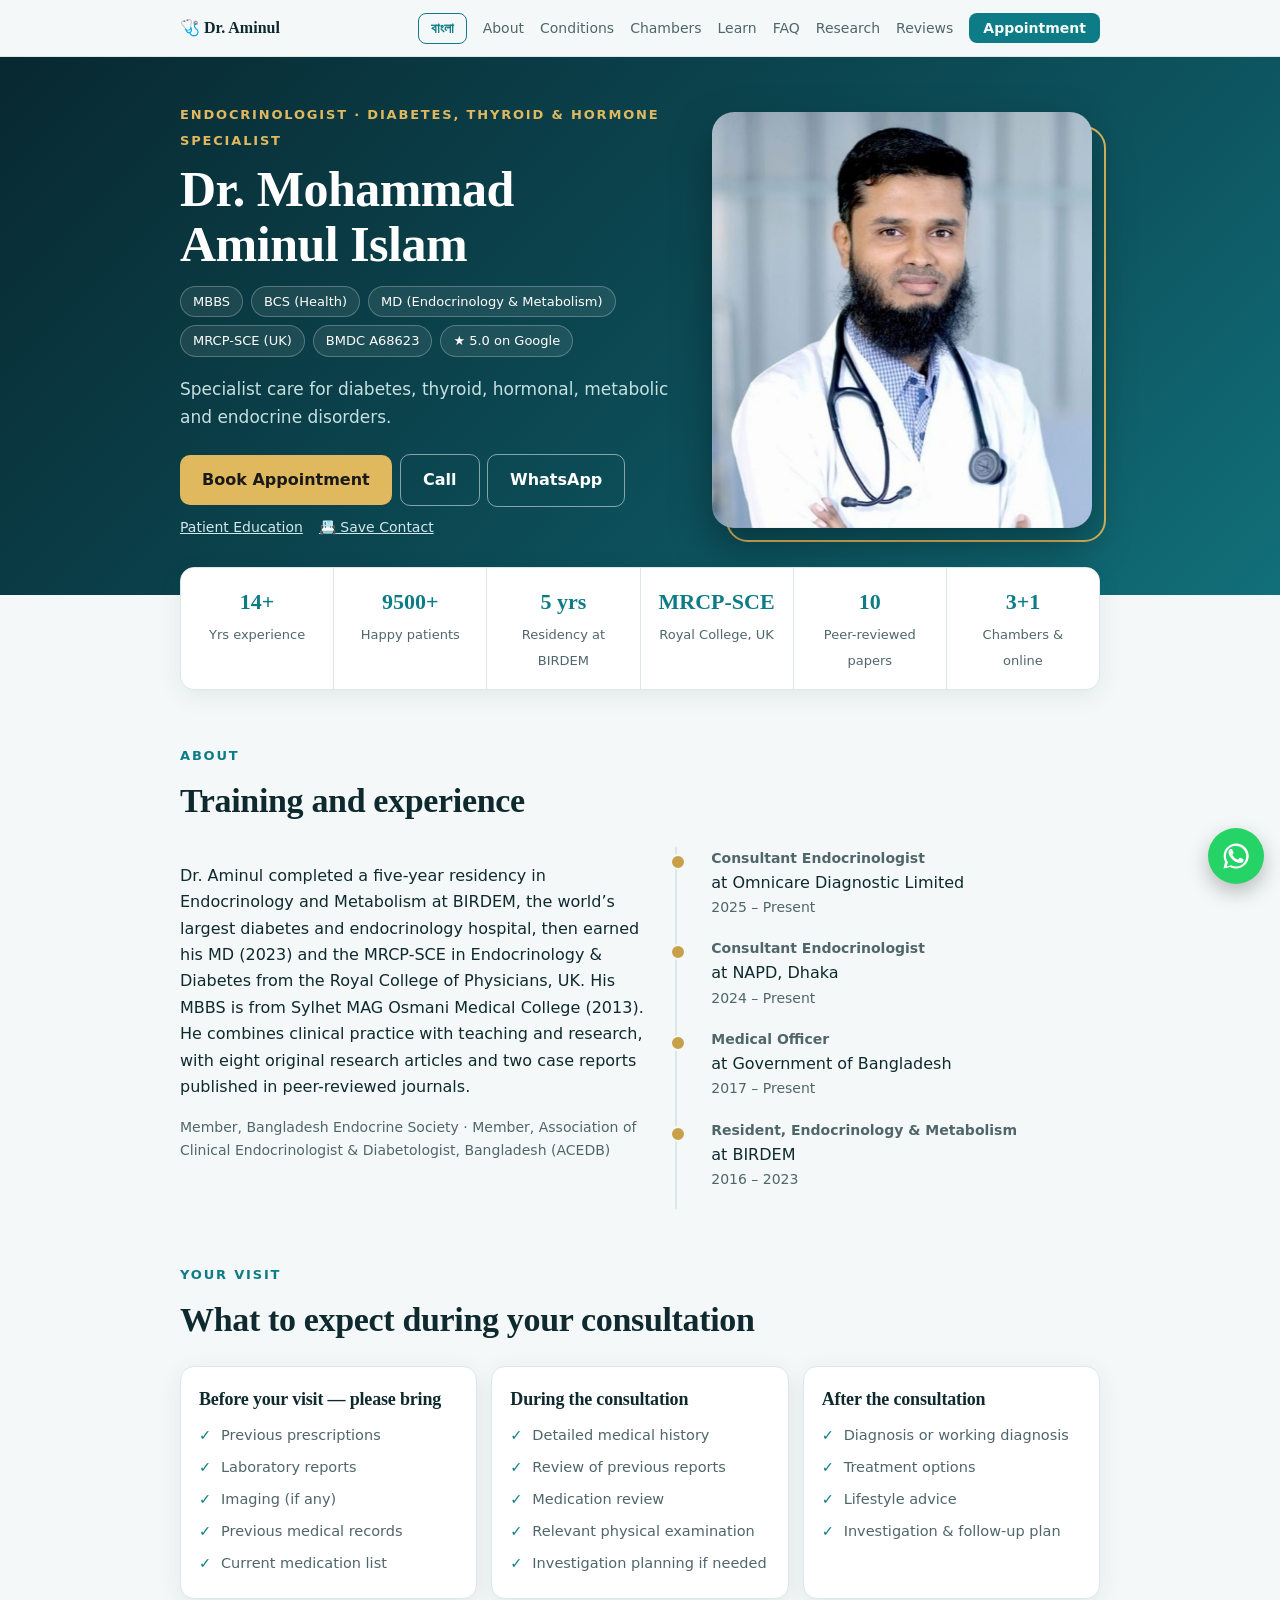
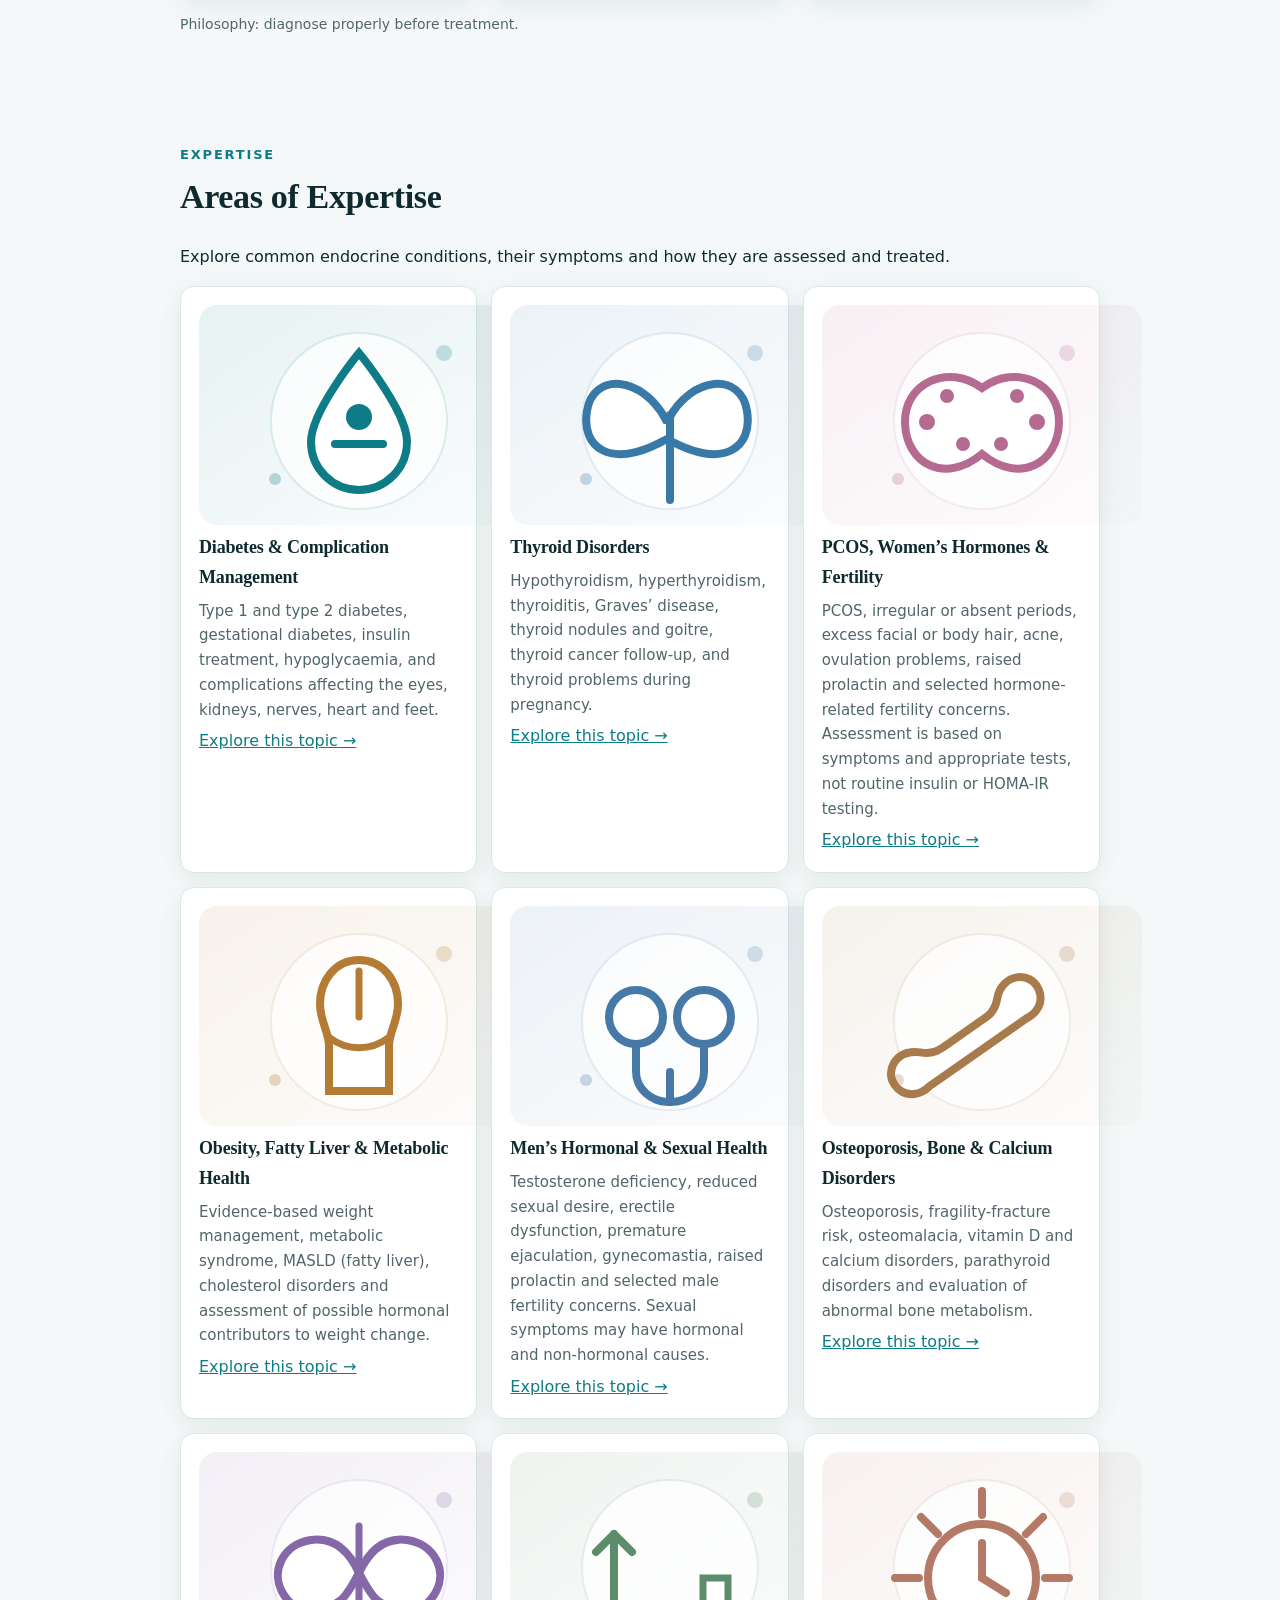
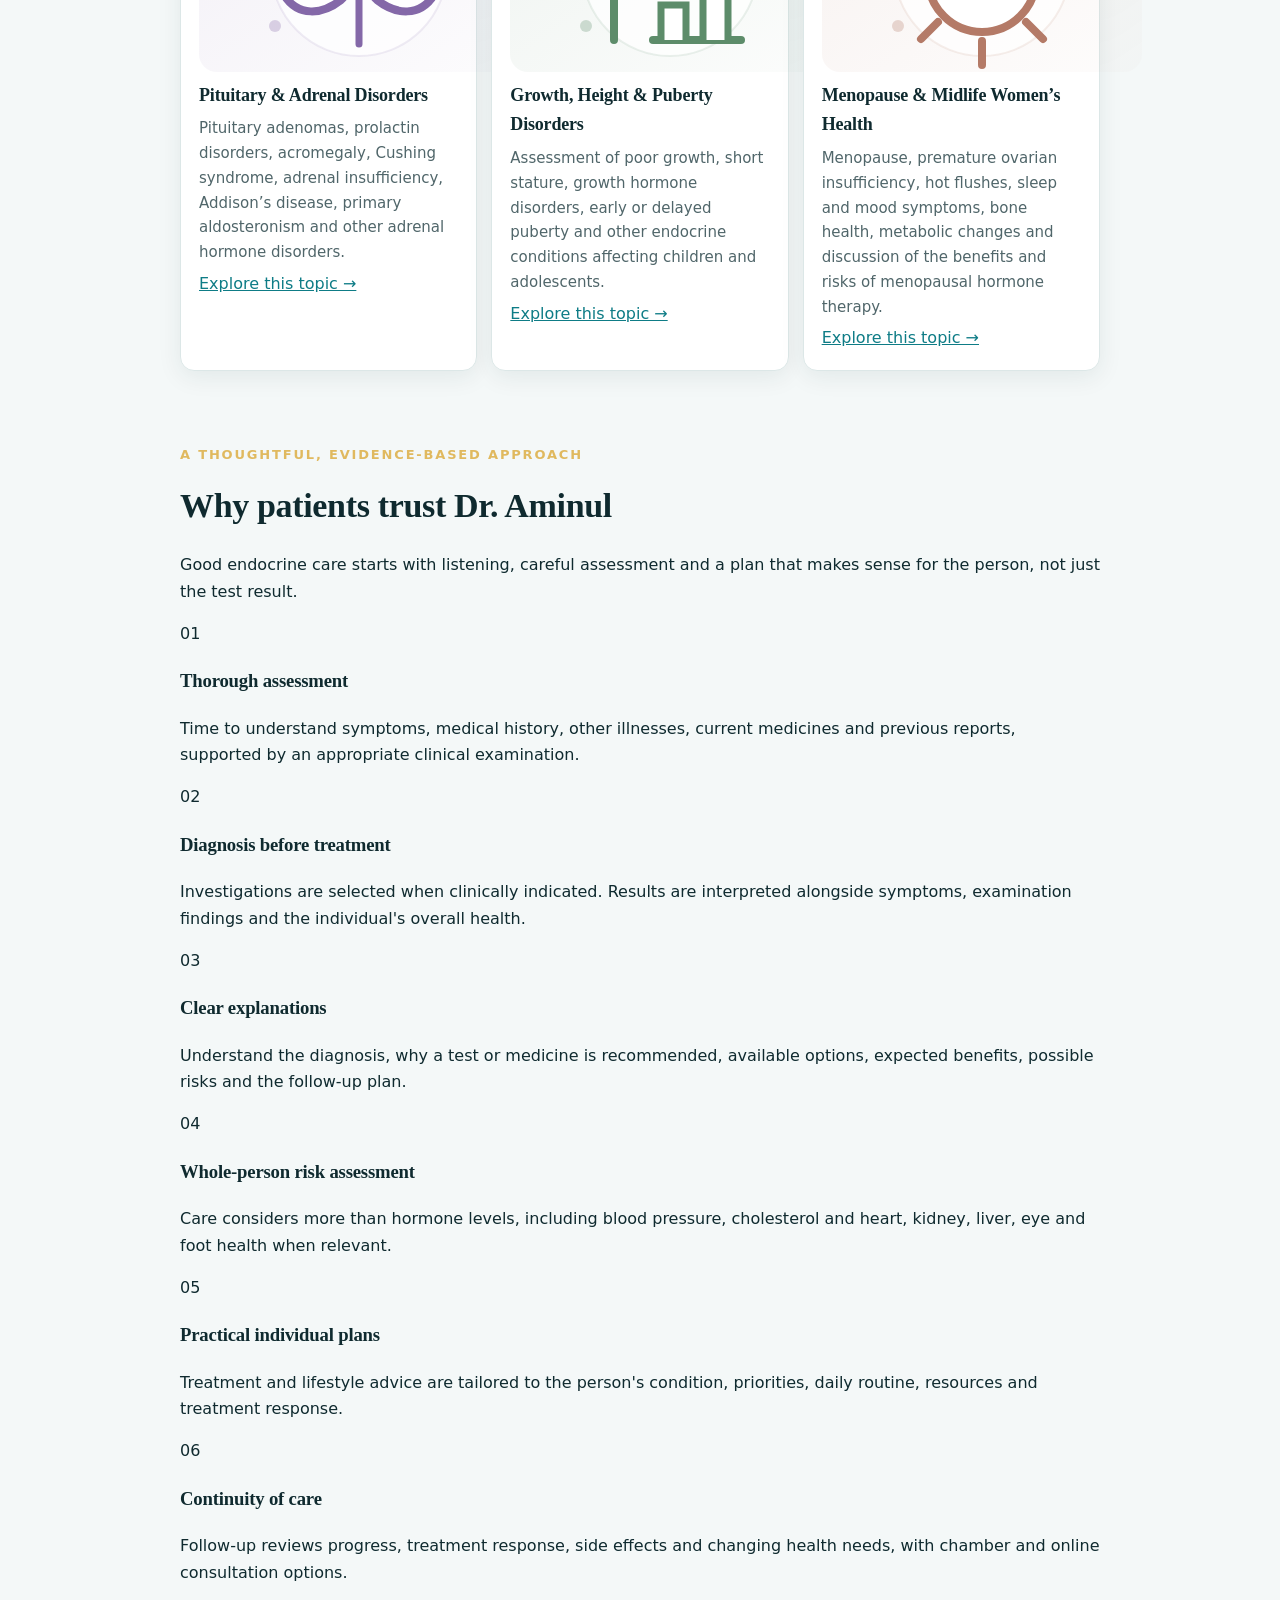
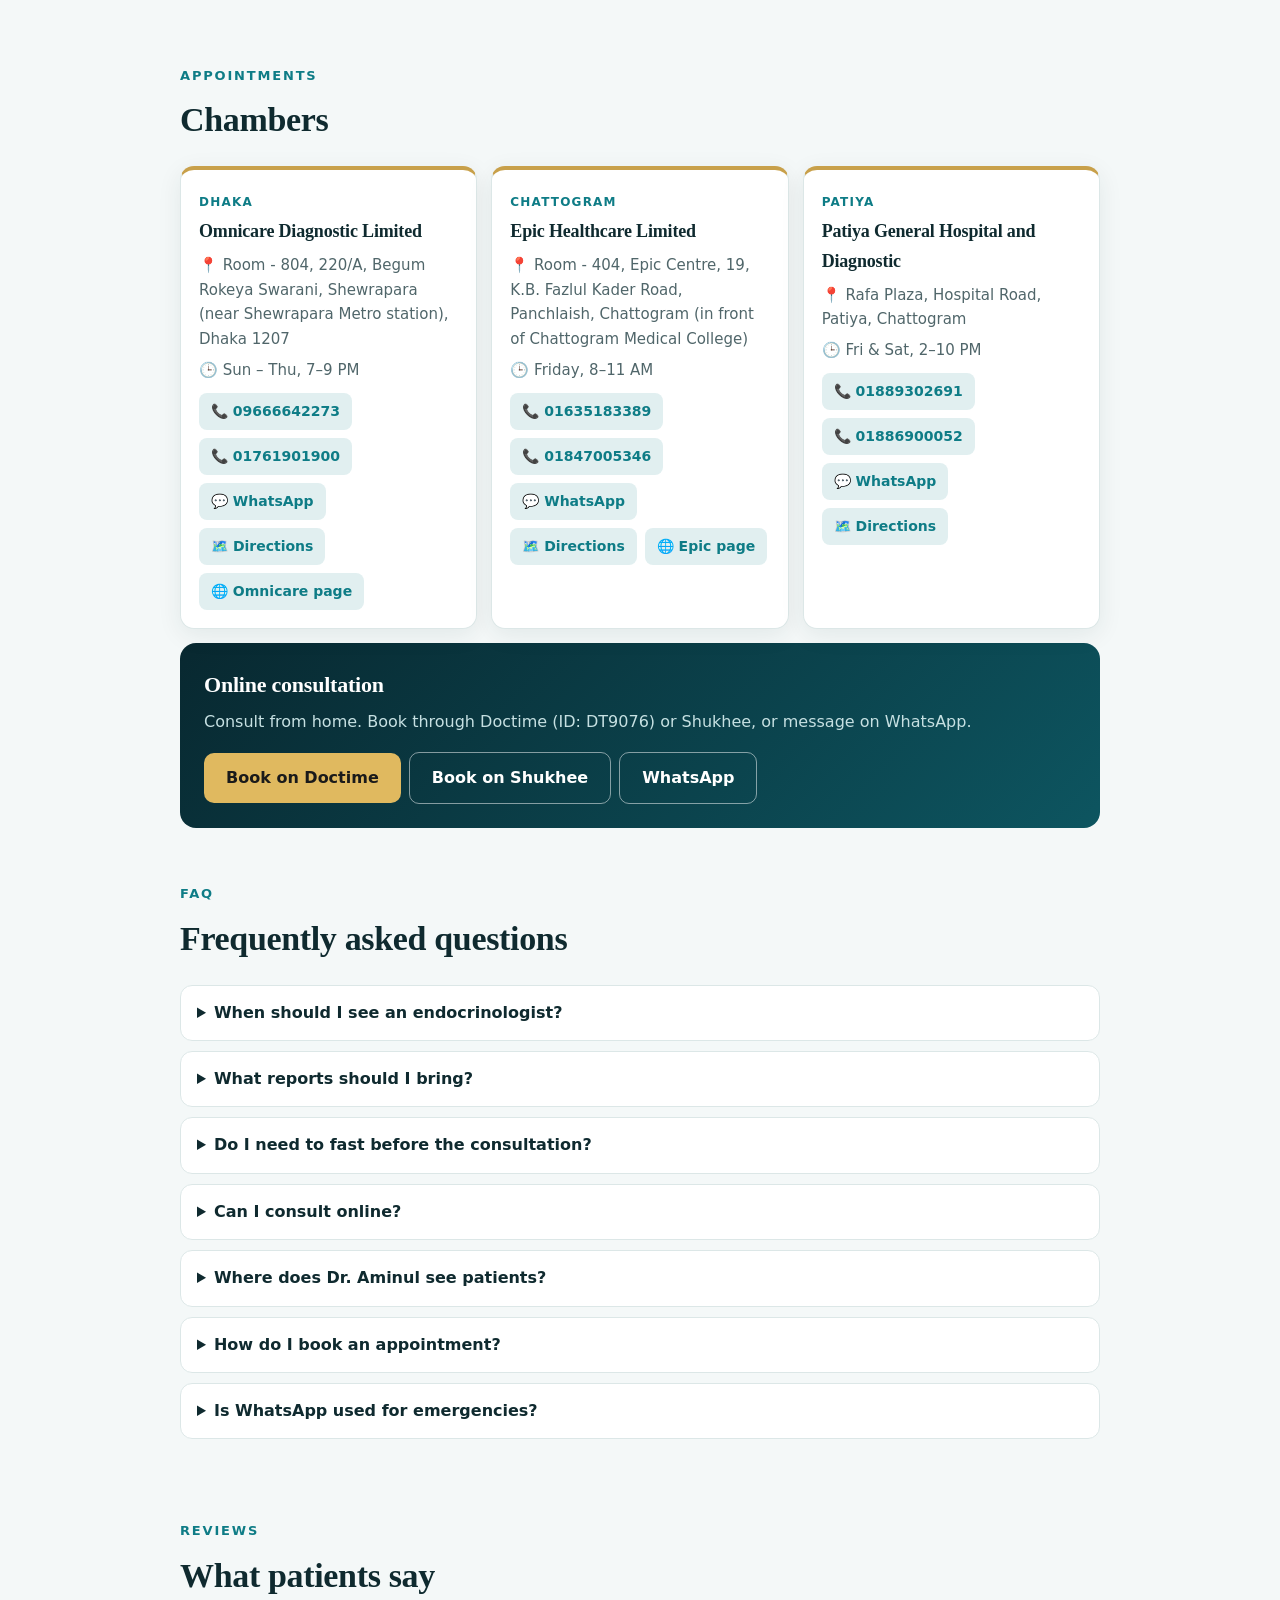
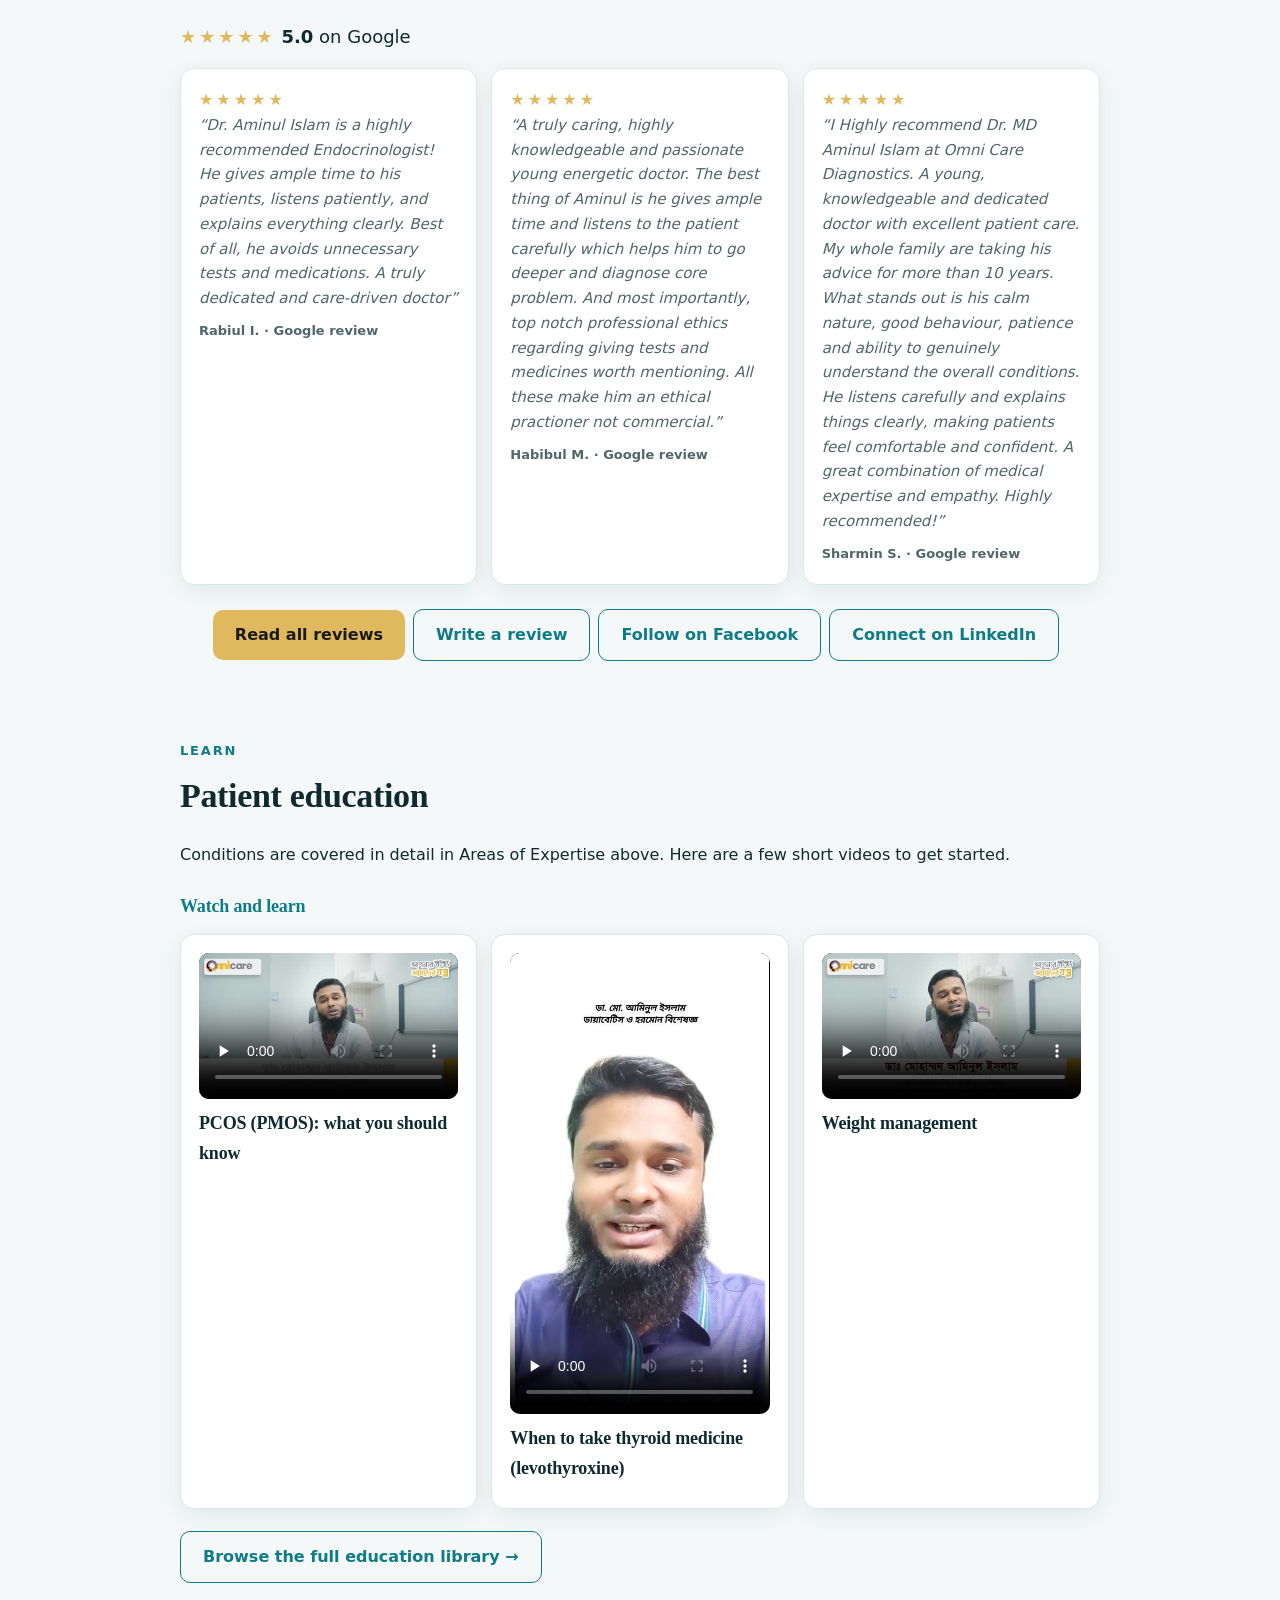
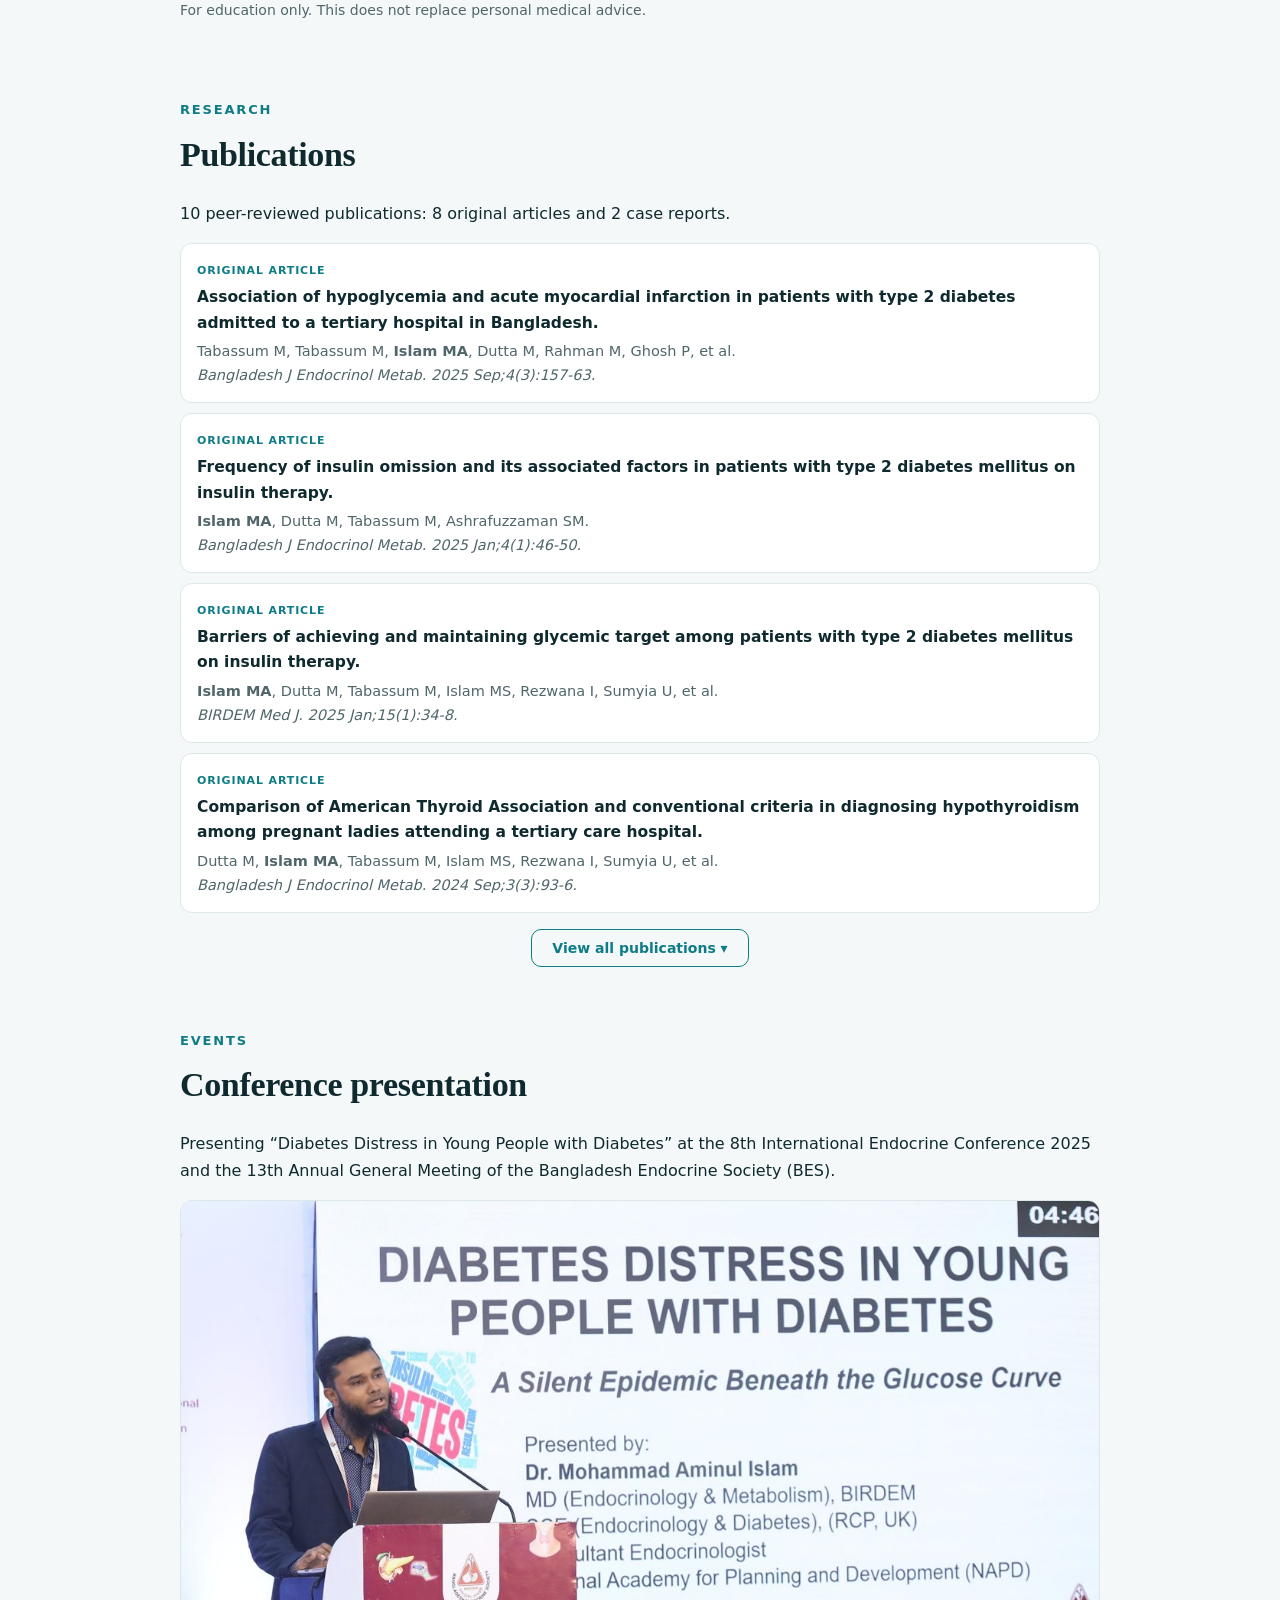
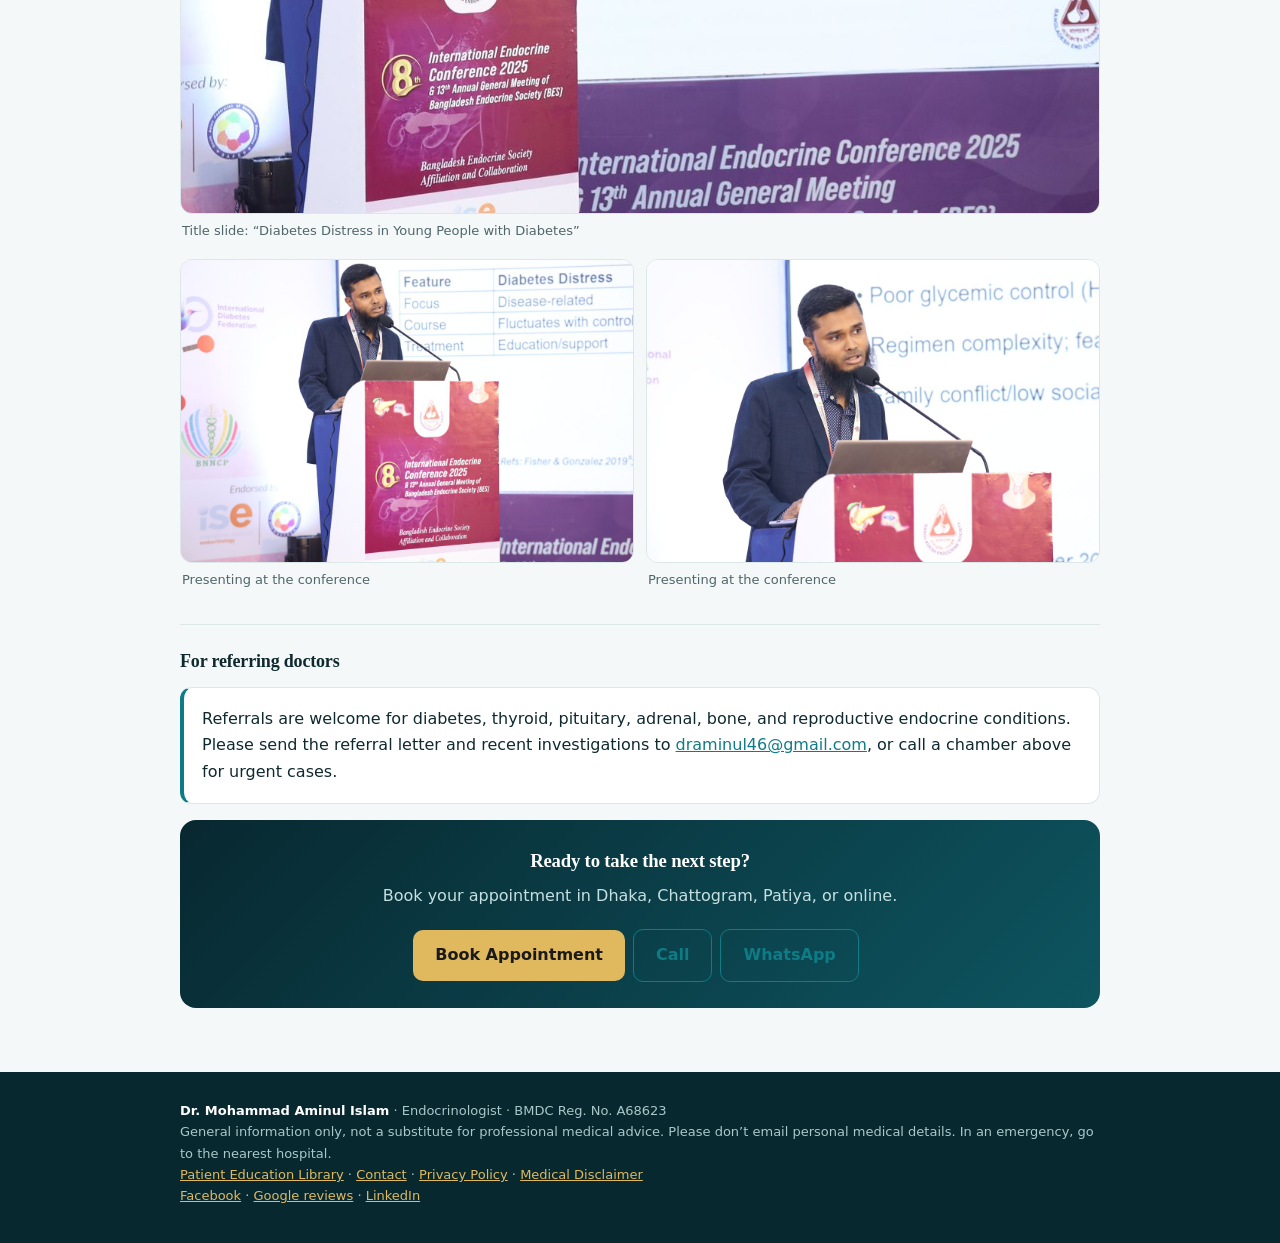
==== commit c04e338a: "Add files via upload" ====
--- a/index.html
+++ b/index.html
@@ -1,22 +1,23 @@
-<!DOCTYPE html><html lang="en"><head><meta charset="utf-8"><meta name="viewport" content="width=device-width, initial-scale=1, viewport-fit=cover">
-<title>Dr. Mohammad Aminul Islam | Endocrinologist in Dhaka & Chattogram</title>
-<meta name="description" content="Dr. Mohammad Aminul Islam is an endocrinologist in Dhaka and Chattogram treating diabetes, thyroid, PCOS, bone, adrenal and pituitary conditions. MD (BIRDEM), MRCP-SCE (UK). Book in-person or online.">
-<meta name="robots" content="index, follow">
-<meta name="keywords" content="endocrinologist Dhaka, diabetes doctor Dhaka, thyroid specialist Bangladesh, PCOS doctor Dhaka, hormone specialist Chattogram, Dr. Mohammad Aminul Islam">
-<meta name="theme-color" content="#0e7c86">
+<!DOCTYPE html>
+<html lang="en"><head><meta charset="utf-8"/><meta content="width=device-width, initial-scale=1, viewport-fit=cover" name="viewport"/>
+<title>Dr. Mohammad Aminul Islam | Endocrinologist in Dhaka &amp; Chattogram</title>
+<meta content="Dr. Mohammad Aminul Islam is an endocrinologist in Dhaka and Chattogram treating diabetes, thyroid, PCOS, bone, adrenal and pituitary conditions. MD (BIRDEM), MRCP-SCE (UK). Book in-person or online." name="description"/>
+<meta content="index, follow" name="robots"/>
+<meta content="endocrinologist Dhaka, diabetes doctor Dhaka, thyroid specialist Bangladesh, PCOS doctor Dhaka, hormone specialist Chattogram, Dr. Mohammad Aminul Islam" name="keywords"/>
+<meta content="#0e7c86" name="theme-color"/>
 <!-- After you buy your domain, update this canonical link to it -->
-<link rel="canonical" href="https://draminulislam.com/">
-<meta property="og:type" content="profile">
-<meta property="og:site_name" content="Dr. Mohammad Aminul Islam">
-<meta property="og:title" content="Dr. Mohammad Aminul Islam | Endocrinologist in Dhaka & Chattogram">
-<meta property="og:description" content="Dr. Mohammad Aminul Islam is an endocrinologist in Dhaka and Chattogram treating diabetes, thyroid, PCOS, bone, adrenal and pituitary conditions. MD (BIRDEM), MRCP-SCE (UK). Book in-person or online.">
-<meta property="og:locale" content="en_US">
-<meta name="twitter:card" content="summary">
-<meta name="twitter:title" content="Dr. Mohammad Aminul Islam | Endocrinologist in Dhaka & Chattogram">
-<meta name="twitter:description" content="Dr. Mohammad Aminul Islam is an endocrinologist in Dhaka and Chattogram treating diabetes, thyroid, PCOS, bone, adrenal and pituitary conditions. MD (BIRDEM), MRCP-SCE (UK). Book in-person or online.">
+<link href="https://draminulislam.com/" rel="canonical"/>
+<meta content="profile" property="og:type"/>
+<meta content="Dr. Mohammad Aminul Islam" property="og:site_name"/>
+<meta content="Dr. Mohammad Aminul Islam | Endocrinologist in Dhaka &amp; Chattogram" property="og:title"/>
+<meta content="Dr. Mohammad Aminul Islam is an endocrinologist in Dhaka and Chattogram treating diabetes, thyroid, PCOS, bone, adrenal and pituitary conditions. MD (BIRDEM), MRCP-SCE (UK). Book in-person or online." property="og:description"/>
+<meta content="en_US" property="og:locale"/>
+<meta content="summary" name="twitter:card"/>
+<meta content="Dr. Mohammad Aminul Islam | Endocrinologist in Dhaka &amp; Chattogram" name="twitter:title"/>
+<meta content="Dr. Mohammad Aminul Islam is an endocrinologist in Dhaka and Chattogram treating diabetes, thyroid, PCOS, bone, adrenal and pituitary conditions. MD (BIRDEM), MRCP-SCE (UK). Book in-person or online." name="twitter:description"/>
 <script type="application/ld+json">{"@context":"https://schema.org","@type":"Physician","name":"Dr. Mohammad Aminul Islam","medicalSpecialty":"Endocrinology","telephone":["+8809666642273","+8801761901900"],"address":[{"@type":"PostalAddress","streetAddress":"Room 804, 220/A, Begum Rokeya Swarani, Shewrapara","addressLocality":"Dhaka","postalCode":"1207","addressCountry":"BD"},{"@type":"PostalAddress","streetAddress":"Room 404, Epic Centre, 19 K.B. Fazlul Kader Road, Panchlaish","addressLocality":"Chattogram","addressCountry":"BD"}],"sameAs":["https://www.facebook.com/share/16Ec8BLWMN2/","https://www.linkedin.com/in/mohammad-aminul-islam-686091294","https://share.google/inh2LFFBDtszWjzEe"],"url":"https://draminulislam.com"}</script>
 <script type="application/ld+json">{"@context": "https://schema.org", "@type": "FAQPage", "mainEntity": [{"@type": "Question", "name": "When should I see an endocrinologist?", "acceptedAnswer": {"@type": "Answer", "text": "If you have persistent high or low blood sugar, abnormal thyroid tests, unexplained weight change, irregular periods, or a hormone-related concern your doctor has flagged, a specialist assessment can help."}}, {"@type": "Question", "name": "What reports should I bring?", "acceptedAnswer": {"@type": "Answer", "text": "Bring your previous prescriptions, recent lab reports, any imaging, and a list of your current medications."}}, {"@type": "Question", "name": "Do I need to fast before the consultation?", "acceptedAnswer": {"@type": "Answer", "text": "Not usually for the consultation itself, but if blood tests are planned the same day, fasting may be needed \u2014 ask when you book."}}, {"@type": "Question", "name": "Can I consult online?", "acceptedAnswer": {"@type": "Answer", "text": "Yes, through Doctime or Shukhee. Online visits work well for follow-ups and reviewing reports, though some conditions need an in-person exam."}}, {"@type": "Question", "name": "Where does Dr. Aminul see patients?", "acceptedAnswer": {"@type": "Answer", "text": "Dhaka, Chattogram, and Patiya \u2014 see the Chambers section above for exact days and times."}}, {"@type": "Question", "name": "How do I book an appointment?", "acceptedAnswer": {"@type": "Answer", "text": "Call or WhatsApp the chamber directly, or book online through Doctime or Shukhee."}}, {"@type": "Question", "name": "Is WhatsApp used for emergencies?", "acceptedAnswer": {"@type": "Answer", "text": "No. WhatsApp is available for appointment-related communication and follow-up queries only. For emergencies, please go to the nearest emergency facility."}}]}</script>
-<link rel="icon" href="favicon.svg" type="image/svg+xml"><link rel="icon" href="favicon-32.png" sizes="32x32"><link rel="apple-touch-icon" href="favicon-180.png"><style>
+<link href="favicon.svg" rel="icon" type="image/svg+xml"/><link href="favicon-32.png" rel="icon" sizes="32x32"/><link href="favicon-180.png" rel="apple-touch-icon"/><style>
 :root{--bg:#f4f8f8;--card:#fff;--ink:#0f2a2f;--mute:#50666a;--acc:#0e7c86;--gold:#c8a04a;--line:#dce7e7;--sh:0 6px 24px rgba(10,46,54,.08);--navbg:rgba(244,248,248,.88);box-sizing:border-box;padding-top:env(safe-area-inset-top,0px);padding-bottom:env(safe-area-inset-bottom,0px)}
 @media (prefers-color-scheme:dark){:root:not([data-theme="light"]){--bg:#0a1416;--card:#122225;--ink:#e8f2f2;--mute:#9db6b8;--acc:#3cc7d0;--gold:#e0b95f;--line:#22393c;--sh:none;--navbg:rgba(10,20,22,.88)}}
 :root[data-theme="dark"]{--bg:#0a1416;--card:#122225;--ink:#e8f2f2;--mute:#9db6b8;--acc:#3cc7d0;--gold:#e0b95f;--line:#22393c;--sh:none;--navbg:rgba(10,20,22,.88)}
@@ -71,31 +72,47 @@
 .ref{background:var(--card);border:1px solid var(--line);border-left:4px solid var(--acc);border-radius:12px;padding:18px}
 footer{margin-top:56px;background:#082830;color:#a9c8ca;font-size:13px;padding:28px 0 36px}footer a{color:#e0b95f}footer b{color:#fff}
 html[lang=bn] .en{display:none}html:not([lang=bn]) .bn{display:none}.bn{letter-spacing:0;text-transform:none;font-family:"Noto Sans Bengali","Kalpurush","Siyam Rupali",system-ui,sans-serif;font-style:normal}.lt{background:transparent;border:1.5px solid var(--acc);color:var(--acc);border-radius:8px;padding:6px 12px;font:600 14px system-ui,sans-serif;cursor:pointer}</style></head><body>
-<header class="top"><div class="w"><span class="brand">🩺 Dr. Aminul</span><nav><button id="lt" class="lt" type="button">বাংলা</button><a href="#about"><span class="en">About</span><span class="bn">আমার সম্পর্কে</span></a><a href="#care">Conditions</a><a href="#book"><span class="en">Chambers</span><span class="bn">চেম্বার</span></a><a href="#learn"><span class="en">Learn</span><span class="bn">জানুন</span></a><a href="#faq">FAQ</a><a href="#research"><span class="en">Research</span><span class="bn">গবেষণা</span></a><a href="#reviews"><span class="en">Reviews</span><span class="bn">রিভিউ</span></a><a class="bk" href="#book"><span class="en">Appointment</span><span class="bn">অ্যাপয়েন্টমেন্ট</span></a></nav></div></header>
+<header class="top"><div class="w"><span class="brand">🩺 Dr. Aminul</span><nav><button class="lt" id="lt" type="button">বাংলা</button><a href="#about"><span class="en">About</span><span class="bn">আমার সম্পর্কে</span></a><a href="#care">Conditions</a><a href="#book"><span class="en">Chambers</span><span class="bn">চেম্বার</span></a><a href="#learn"><span class="en">Learn</span><span class="bn">জানুন</span></a><a href="#faq">FAQ</a><a href="#research"><span class="en">Research</span><span class="bn">গবেষণা</span></a><a href="#reviews"><span class="en">Reviews</span><span class="bn">রিভিউ</span></a><a class="bk" href="#book"><span class="en">Appointment</span><span class="bn">অ্যাপয়েন্টমেন্ট</span></a></nav></div></header>
 <div class="hero"><div class="w"><div><span class="eyebrow"><span class="en">Endocrinologist · Diabetes, Thyroid &amp; Hormone Specialist</span><span class="bn">এন্ডোক্রাইনোলজিস্ট · ডায়াবেটিস, থাইরয়েড ও হরমোন বিশেষজ্ঞ</span></span><h1><span class="en">Dr. Mohammad Aminul Islam</span><span class="bn">ডা. মোহাম্মদ আমিনুল ইসলাম</span></h1>
 <div class="chips"><span class="chip">MBBS</span><span class="chip">BCS (Health)</span><span class="chip">MD (Endocrinology &amp; Metabolism)</span><span class="chip">MRCP-SCE (UK)</span><span class="chip">BMDC A68623</span><span class="chip"><span class="en">★ 5.0 on Google</span><span class="bn">★ গুগলে ৫.০</span></span></div>
 <p>Specialist care for diabetes, thyroid, hormonal, metabolic and endocrine disorders.</p>
 <a class="btn" href="#book">Book Appointment</a><a class="btn alt" href="tel:+8809666642273">Call</a><a class="btn alt" href="https://wa.me/8801871550536"><span class="en">WhatsApp</span><span class="bn">হোয়াটসঅ্যাপ</span></a><div class="hero-sec"><a href="#learn">Patient Education</a><a href="javascript:void(0)" onclick="saveVCard()"><span class="en">📇 Save Contact</span><span class="bn">📇 কন্টাক্ট সংরক্ষণ করুন</span></a></div></div>
-<div class="frame"><img src="[data-uri]" alt="Dr. Mohammad Aminul Islam, endocrinologist"></div></div></div>
+<div class="frame"><img alt="Dr. Mohammad Aminul Islam, endocrinologist" src="[data-uri]"/></div></div></div>
 <div class="stats"><div class="w"><div class="stat"><b>14+</b><span><span class="en">Yrs experience</span><span class="bn">বছরের অভিজ্ঞতা</span></span></div><div class="stat"><b>9500+</b><span><span class="en">Happy patients</span><span class="bn">সন্তুষ্ট রোগী</span></span></div><div class="stat"><b>5 yrs</b><span><span class="en">Residency at BIRDEM</span><span class="bn">বারডেমে রেসিডেন্সি</span></span></div><div class="stat"><b>MRCP-SCE</b><span><span class="en">Royal College, UK</span><span class="bn">রয়্যাল কলেজ, যুক্তরাজ্য</span></span></div><div class="stat"><b>10</b><span><span class="en">Peer-reviewed papers</span><span class="bn">পিয়ার-রিভিউড গবেষণাপত্র</span></span></div><div class="stat"><b>3+1</b><span><span class="en">Chambers &amp; online</span><span class="bn">চেম্বার ও অনলাইন</span></span></div></div></div>
 <main class="w">
 <section class="reveal" id="about"><span class="lab"><span class="en">About</span><span class="bn">আমার সম্পর্কে</span></span><h2><span class="en">Training and experience</span><span class="bn">প্রশিক্ষণ ও অভিজ্ঞতা</span></h2><div class="two"><div><p><span class="en">Dr. Aminul completed a five-year residency in Endocrinology and Metabolism at BIRDEM, the world’s largest diabetes and endocrinology hospital, then earned his MD (2023) and the MRCP-SCE in Endocrinology &amp; Diabetes from the Royal College of Physicians, UK. His MBBS is from Sylhet MAG Osmani Medical College (2013). He combines clinical practice with teaching and research, with eight original research articles and two case reports published in peer-reviewed journals.</span><span class="bn">ডা. আমিনুল বারডেমে (বিশ্বের বৃহত্তম ডায়াবেটিস ও এন্ডোক্রাইনোলজি হাসপাতাল) এন্ডোক্রাইনোলজি ও মেটাবলিজমে পাঁচ বছরের রেসিডেন্সি সম্পন্ন করেন। এরপর ২০২৩ সালে এমডি এবং যুক্তরাজ্যের রয়্যাল কলেজ অফ ফিজিশিয়ান্স থেকে এন্ডোক্রাইনোলজি ও ডায়াবেটিসে MRCP-SCE অর্জন করেন। তাঁর এমবিবিএস সিলেট এমএজি ওসমানী মেডিকেল কলেজ থেকে (২০১৩)। চিকিৎসাসেবার পাশাপাশি তিনি শিক্ষকতা ও গবেষণায় যুক্ত; পিয়ার-রিভিউড জার্নালে তাঁর আটটি মূল গবেষণা প্রবন্ধ ও দুটি কেস রিপোর্ট প্রকাশিত হয়েছে।</span></p><p style="font-size:14px;color:var(--mute)"><span class="en">Member, Bangladesh Endocrine Society · Member, Association of Clinical Endocrinologist &amp; Diabetologist, Bangladesh (ACEDB)</span><span class="bn">সদস্য, বাংলাদেশ এন্ডোক্রাইন সোসাইটি · সদস্য, অ্যাসোসিয়েশন অফ ক্লিনিক্যাল এন্ডোক্রাইনোলজিস্ট অ্যান্ড ডায়াবেটোলজিস্ট, বাংলাদেশ (ACEDB)</span></p></div>
 <ul class="tl"><li><strong><span class="en">Consultant Endocrinologist</span><span class="bn">কনসালট্যান্ট এন্ডোক্রাইনোলজিস্ট</span></strong> at Omnicare Diagnostic Limited<span><span class="en">2025 – Present</span><span class="bn">২০২৫ – বর্তমান</span></span></li><li><strong><span class="en">Consultant Endocrinologist</span><span class="bn">কনসালট্যান্ট এন্ডোক্রাইনোলজিস্ট</span></strong> at NAPD, Dhaka<span><span class="en">2024 – Present</span><span class="bn">২০২৪ – বর্তমান</span></span></li><li><strong><span class="en">Medical Officer</span><span class="bn">মেডিকেল অফিসার</span></strong> at Government of Bangladesh<span><span class="en">2017 – Present</span><span class="bn">২০১৭ – বর্তমান</span></span></li><li><strong><span class="en">Resident, Endocrinology &amp; Metabolism</span><span class="bn">রেসিডেন্ট, এন্ডোক্রাইনোলজি ও মেটাবলিজম</span></strong> at BIRDEM<span><span class="en">2016 – 2023</span><span class="bn">২০১৬ – ২০২৩</span></span></li></ul></div><section class="reveal" id="expect"><span class="lab"><span class="en">Your visit</span><span class="bn">আপনার ভিজিট</span></span><h2><span class="en">What to expect during your consultation</span><span class="bn">পরামর্শের সময় কী আশা করবেন</span></h2>
-<div class="grid"><div class="card"><h3><span class="en">Before your visit — please bring</span><span class="bn">আগে থেকে সঙ্গে আনুন</span></h3><ul class="chk"><li><span class="en">Previous prescriptions</span><span class="bn">পূর্বের প্রেসক্রিপশন</span></li><li><span class="en">Laboratory reports</span><span class="bn">ল্যাবরেটরি রিপোর্ট</span></li><li><span class="en">Imaging (if any)</span><span class="bn">ইমেজিং (যদি থাকে)</span></li><li><span class="en">Previous medical records</span><span class="bn">পূর্বের মেডিকেল রেকর্ড</span></li><li><span class="en">Current medication list</span><span class="bn">বর্তমান ওষুধের তালিকা</span></li></ul></div><div class="card"><h3><span class="en">During the consultation</span><span class="bn">পরামর্শের সময়</span></h3><ul class="chk"><li><span class="en">Detailed medical history</span><span class="bn">বিস্তারিত মেডিকেল হিস্ট্রি</span></li><li><span class="en">Review of previous reports</span><span class="bn">পূর্বের রিপোর্ট পর্যালোচনা</span></li><li><span class="en">Medication review</span><span class="bn">ওষুধ পর্যালোচনা</span></li><li><span class="en">Relevant physical examination</span><span class="bn">প্রাসঙ্গিক শারীরিক পরীক্ষা</span></li><li><span class="en">Investigation planning if needed</span><span class="bn">প্রয়োজনে পরীক্ষার পরিকল্পনা</span></li></ul></div><div class="card"><h3><span class="en">After the consultation</span><span class="bn">পরামর্শের পরে</span></h3><ul class="chk"><li><span class="en">Diagnosis or working diagnosis</span><span class="bn">রোগ নির্ণয় বা সাময়িক নির্ণয়</span></li><li><span class="en">Treatment options</span><span class="bn">চিকিৎসার বিকল্পসমূহ</span></li><li><span class="en">Lifestyle advice</span><span class="bn">জীবনযাপন পরামর্শ</span></li><li><span class="en">Investigation & follow-up plan</span><span class="bn">পরীক্ষা ও ফলো-আপ পরিকল্পনা</span></li></ul></div></div>
+<div class="grid"><div class="card"><h3><span class="en">Before your visit — please bring</span><span class="bn">আগে থেকে সঙ্গে আনুন</span></h3><ul class="chk"><li><span class="en">Previous prescriptions</span><span class="bn">পূর্বের প্রেসক্রিপশন</span></li><li><span class="en">Laboratory reports</span><span class="bn">ল্যাবরেটরি রিপোর্ট</span></li><li><span class="en">Imaging (if any)</span><span class="bn">ইমেজিং (যদি থাকে)</span></li><li><span class="en">Previous medical records</span><span class="bn">পূর্বের মেডিকেল রেকর্ড</span></li><li><span class="en">Current medication list</span><span class="bn">বর্তমান ওষুধের তালিকা</span></li></ul></div><div class="card"><h3><span class="en">During the consultation</span><span class="bn">পরামর্শের সময়</span></h3><ul class="chk"><li><span class="en">Detailed medical history</span><span class="bn">বিস্তারিত মেডিকেল হিস্ট্রি</span></li><li><span class="en">Review of previous reports</span><span class="bn">পূর্বের রিপোর্ট পর্যালোচনা</span></li><li><span class="en">Medication review</span><span class="bn">ওষুধ পর্যালোচনা</span></li><li><span class="en">Relevant physical examination</span><span class="bn">প্রাসঙ্গিক শারীরিক পরীক্ষা</span></li><li><span class="en">Investigation planning if needed</span><span class="bn">প্রয়োজনে পরীক্ষার পরিকল্পনা</span></li></ul></div><div class="card"><h3><span class="en">After the consultation</span><span class="bn">পরামর্শের পরে</span></h3><ul class="chk"><li><span class="en">Diagnosis or working diagnosis</span><span class="bn">রোগ নির্ণয় বা সাময়িক নির্ণয়</span></li><li><span class="en">Treatment options</span><span class="bn">চিকিৎসার বিকল্পসমূহ</span></li><li><span class="en">Lifestyle advice</span><span class="bn">জীবনযাপন পরামর্শ</span></li><li><span class="en">Investigation &amp; follow-up plan</span><span class="bn">পরীক্ষা ও ফলো-আপ পরিকল্পনা</span></li></ul></div></div>
 <p style="font-size:14px;color:var(--mute)"><span class="en">Philosophy: diagnose properly before treatment.</span><span class="bn">দর্শন: চিকিৎসার আগে সঠিক নির্ণয়।</span></p></section>
 </section>
-<section class="reveal" id="care"><section class="reveal" id="pathways"><span class="lab"><span class="en">Start here</span><span class="bn">এখান থেকে শুরু করুন</span></span><h2><span class="en">What brings you here?</span><span class="bn">আপনি কী কারণে এসেছেন?</span></h2><div class="grid path-grid"><a class="card path" href="#cond-diabetes"><div class="ic">🩸</div><h3><span class="en">I have diabetes</span><span class="bn">আমার ডায়াবেটিস আছে</span></h3><span class="go"><span class="en">See info & book</span><span class="bn">তথ্য দেখুন ও বুক করুন</span> →</span></a><a class="card path" href="#cond-thyroid"><div class="ic">🦋</div><h3><span class="en">I have a thyroid problem</span><span class="bn">আমার থাইরয়েড সমস্যা আছে</span></h3><span class="go"><span class="en">See info & book</span><span class="bn">তথ্য দেখুন ও বুক করুন</span> →</span></a><a class="card path" href="#cond-pcos"><div class="ic">🌸</div><h3><span class="en">I have PCOS or a fertility problem</span><span class="bn">আমার পিসিওএস বা বন্ধ্যাত্ব সমস্যা আছে</span></h3><span class="go"><span class="en">See info & book</span><span class="bn">তথ্য দেখুন ও বুক করুন</span> →</span></a><a class="card path" href="#cond-obesity"><div class="ic">⚖️</div><h3><span class="en">I have a weight or metabolic problem</span><span class="bn">আমার ওজন বা মেটাবলিক সমস্যা আছে</span></h3><span class="go"><span class="en">See info & book</span><span class="bn">তথ্য দেখুন ও বুক করুন</span> →</span></a><a class="card path" href="#cond-adrenal"><div class="ic">⚡</div><h3><span class="en">I have another hormonal problem</span><span class="bn">আমার অন্য হরমোনজনিত সমস্যা আছে</span></h3><span class="go"><span class="en">See info & book</span><span class="bn">তথ্য দেখুন ও বুক করুন</span> →</span></a><a class="card path" href="#book"><div class="ic">💻</div><h3><span class="en">I need an online consultation</span><span class="bn">আমার অনলাইন পরামর্শ দরকার</span></h3><span class="go"><span class="en">See info & book</span><span class="bn">তথ্য দেখুন ও বুক করুন</span> →</span></a></div></section>
-<span class="lab" style="display:block;margin-top:26px"><span class="en">Expertise</span><span class="bn">বিশেষজ্ঞতা</span></span><h2><span class="en">Areas of Expertise</span><span class="bn">বিশেষজ্ঞতার ক্ষেত্র</span></h2><div class="grid"><div class="card cd" id="cond-diabetes"><div class="ic"><svg width="24" height="24" viewBox="0 0 64 64" xmlns="http://www.w3.org/2000/svg"><path d="M32 8 C32 8 15 29 15 41 a17 17 0 0 0 34 0 C49 29 32 8 32 8 Z" fill="none" stroke="var(--acc)" stroke-width="3.5" stroke-linejoin="round"/></svg></div><h3><span class="en">Diabetes</span><span class="bn">ডায়াবেটিস</span></h3><p><span class="en">Type 1, type 2, gestational diabetes, and complications.</span><span class="bn">টাইপ ১, টাইপ ২, গর্ভকালীন ডায়াবেটিস ও জটিলতা।</span></p><a href="diabetes.html" style="display:inline-block;margin-top:8px;font-size:14px;font-weight:600;color:var(--acc)"><span class="en">Learn more →</span><span class="bn">বিস্তারিত জানুন →</span></a></div><div class="card cd" id="cond-thyroid"><div class="ic"><svg width="24" height="24" viewBox="0 0 64 64" xmlns="http://www.w3.org/2000/svg"><path d="M32 32 C19 17 7 19 7 32 C7 45 19 47 32 32 Z" fill="none" stroke="var(--acc)" stroke-width="3.5" stroke-linejoin="round"/><path d="M32 32 C45 17 57 19 57 32 C57 45 45 47 32 32 Z" fill="none" stroke="var(--acc)" stroke-width="3.5" stroke-linejoin="round"/></svg></div><h3><span class="en">Thyroid</span><span class="bn">থাইরয়েড</span></h3><p><span class="en">Under- and overactive thyroid, nodules, thyroid in pregnancy.</span><span class="bn">থাইরয়েড কম বা বেশি কাজ করা, নডিউল, গর্ভাবস্থায় থাইরয়েড।</span></p><a href="thyroid.html" style="display:inline-block;margin-top:8px;font-size:14px;font-weight:600;color:var(--acc)"><span class="en">Learn more →</span><span class="bn">বিস্তারিত জানুন →</span></a></div><div class="card cd" id="cond-pcos"><div class="ic"><svg width="24" height="24" viewBox="0 0 64 64" xmlns="http://www.w3.org/2000/svg"><circle cx="32" cy="17" r="9" fill="none" stroke="var(--acc)" stroke-width="3"/><circle cx="48" cy="27" r="9" fill="none" stroke="var(--acc)" stroke-width="3"/><circle cx="42" cy="45" r="9" fill="none" stroke="var(--acc)" stroke-width="3"/><circle cx="22" cy="45" r="9" fill="none" stroke="var(--acc)" stroke-width="3"/><circle cx="16" cy="27" r="9" fill="none" stroke="var(--acc)" stroke-width="3"/><circle cx="32" cy="32" r="5" fill="var(--acc)"/></svg></div><h3><span class="en">PCOS &amp; reproductive</span><span class="bn">পিসিওএস ও প্রজনন হরমোন</span></h3><p><span class="en">Irregular cycles, PCOS, and hormone-related fertility issues.</span><span class="bn">অনিয়মিত মাসিক, পিসিওএস ও হরমোনজনিত বন্ধ্যাত্ব।</span></p><a href="pcos.html" style="display:inline-block;margin-top:8px;font-size:14px;font-weight:600;color:var(--acc)"><span class="en">Learn more →</span><span class="bn">বিস্তারিত জানুন →</span></a></div><div class="card cd" id="cond-obesity"><div class="ic"><svg width="24" height="24" viewBox="0 0 64 64" xmlns="http://www.w3.org/2000/svg"><path d="M9 45 a23 23 0 0 1 46 0" fill="none" stroke="var(--acc)" stroke-width="3.5" stroke-linecap="round"/><line x1="32" y1="45" x2="45" y2="25" stroke="var(--acc)" stroke-width="3.5" stroke-linecap="round"/><circle cx="32" cy="45" r="3.2" fill="var(--acc)"/></svg></div><h3><span class="en">Obesity &amp; metabolic</span><span class="bn">স্থূলতা ও বিপাক</span></h3><p><span class="en">Weight management, metabolic syndrome, fatty liver, electrolyte disorders.</span><span class="bn">ওজন নিয়ন্ত্রণ, মেটাবলিক সিনড্রোম ও ইলেক্ট্রোলাইট সমস্যা।</span></p><a href="obesity.html" style="display:inline-block;margin-top:8px;font-size:14px;font-weight:600;color:var(--acc)"><span class="en">Learn more →</span><span class="bn">বিস্তারিত জানুন →</span></a></div><div class="card cd" id="cond-mens"><div class="ic"><svg width="24" height="24" viewBox="0 0 64 64" xmlns="http://www.w3.org/2000/svg"><circle cx="19" cy="19" r="7.5" fill="none" stroke="var(--acc)" stroke-width="3"/><circle cx="45" cy="19" r="7.5" fill="none" stroke="var(--acc)" stroke-width="3"/><circle cx="32" cy="45" r="7.5" fill="none" stroke="var(--acc)" stroke-width="3"/><line x1="26" y1="23" x2="38" y2="23" stroke="var(--acc)" stroke-width="3"/><line x1="23" y1="25" x2="29" y2="38" stroke="var(--acc)" stroke-width="3"/><line x1="41" y1="25" x2="35" y2="38" stroke="var(--acc)" stroke-width="3"/></svg></div><h3>Men's hormonal health</h3><p>Testosterone disorders, gynecomastia, and hormone-related sexual problems.</p><a href="mens.html" style="display:inline-block;margin-top:8px;font-size:14px;font-weight:600;color:var(--acc)"><span class="en">Learn more →</span><span class="bn">বিস্তারিত জানুন →</span></a></div><div class="card cd" id="cond-bone"><div class="ic"><svg width="24" height="24" viewBox="0 0 64 64" xmlns="http://www.w3.org/2000/svg"><g transform="rotate(-30 32 32)"><rect x="16" y="29" width="32" height="6" rx="3" fill="var(--acc)"/><circle cx="14" cy="26" r="6.5" fill="var(--acc)"/><circle cx="14" cy="38" r="6.5" fill="var(--acc)"/><circle cx="50" cy="26" r="6.5" fill="var(--acc)"/><circle cx="50" cy="38" r="6.5" fill="var(--acc)"/></g></svg></div><h3><span class="en">Bone &amp; calcium</span><span class="bn">হাড় ও ক্যালসিয়াম</span></h3><p><span class="en">Osteoporosis, vitamin D, calcium, and parathyroid disorders.</span><span class="bn">অস্টিওপরোসিস, ভিটামিন ডি, ক্যালসিয়াম ও প্যারাথাইরয়েড সমস্যা।</span></p><a href="bone.html" style="display:inline-block;margin-top:8px;font-size:14px;font-weight:600;color:var(--acc)"><span class="en">Learn more →</span><span class="bn">বিস্তারিত জানুন →</span></a></div><div class="card cd" id="cond-adrenal"><div class="ic"><svg width="24" height="24" viewBox="0 0 64 64" xmlns="http://www.w3.org/2000/svg"><path d="M20 45 C9 45 7 30 16 24 C14 13 27 7 32 14 C37 7 50 13 48 24 C57 30 55 45 44 45 C40 51 24 51 20 45 Z" fill="none" stroke="var(--acc)" stroke-width="3"/><line x1="32" y1="14" x2="32" y2="45" stroke="var(--acc)" stroke-width="2.5"/></svg></div><h3><span class="en">Adrenal &amp; pituitary</span><span class="bn">অ্যাড্রিনাল ও পিটুইটারি</span></h3><p><span class="en">Cushing’s, adrenal insufficiency, and pituitary disease.</span><span class="bn">কুশিংস, অ্যাড্রিনাল অপ্রতুলতা ও পিটুইটারি রোগ।</span></p><a href="adrenal.html" style="display:inline-block;margin-top:8px;font-size:14px;font-weight:600;color:var(--acc)"><span class="en">Learn more →</span><span class="bn">বিস্তারিত জানুন →</span></a></div><div class="card cd" id="cond-growth"><div class="ic"><svg width="24" height="24" viewBox="0 0 64 64" xmlns="http://www.w3.org/2000/svg"><rect x="11" y="37" width="9" height="16" fill="var(--acc)"/><rect x="28" y="26" width="9" height="27" fill="var(--acc)"/><rect x="45" y="11" width="9" height="42" fill="var(--acc)"/></svg></div><h3><span class="en">Growth &amp; puberty</span><span class="bn">বৃদ্ধি ও বয়ঃসন্ধি</span></h3><p>Growth, height, and puberty concerns in children and teens.</p><a href="growth.html" style="display:inline-block;margin-top:8px;font-size:14px;font-weight:600;color:var(--acc)"><span class="en">Learn more →</span><span class="bn">বিস্তারিত জানুন →</span></a></div><div class="card cd" id="cond-menopause"><div class="ic"><svg width="24" height="24" viewBox="0 0 64 64" xmlns="http://www.w3.org/2000/svg"><circle cx="32" cy="32" r="14" fill="none" stroke="var(--acc)" stroke-width="3"/><g stroke="var(--acc)" stroke-width="3" stroke-linecap="round"><line x1="32" y1="8" x2="32" y2="15"/><line x1="32" y1="49" x2="32" y2="56"/><line x1="8" y1="32" x2="15" y2="32"/><line x1="49" y1="32" x2="56" y2="32"/><line x1="16" y1="16" x2="21" y2="21"/><line x1="43" y1="43" x2="48" y2="48"/><line x1="48" y1="16" x2="43" y2="21"/><line x1="21" y1="43" x2="16" y2="48"/></g></svg></div><h3>Menopause &amp; women’s health</h3><p>Menopausal symptoms and related bone and metabolic changes.</p><a href="menopause.html" style="display:inline-block;margin-top:8px;font-size:14px;font-weight:600;color:var(--acc)"><span class="en">Learn more →</span><span class="bn">বিস্তারিত জানুন →</span></a></div></div></section>
-<section class="reveal" id="trust"><span class="lab"><span class="en">Why patients choose him</span><span class="bn">কেন রোগীরা তাঁকে বেছে নেন</span></span><h2><span class="en">Why patients trust Dr. Aminul</span><span class="bn">কেন রোগীরা ডা. আমিনুলকে বিশ্বাস করেন</span></h2><div class="grid"><div class="card"><div class="ic">🧭</div><p style="color:var(--ink);margin:0"><span class="en">Updated and evidence-based treatment, backed by years of experience</span><span class="bn">হালনাগাদ ও প্রমাণভিত্তিক চিকিৎসা, বছরের পর বছর অভিজ্ঞতার সমর্থনে</span></p></div><div class="card"><div class="ic">⏱️</div><p style="color:var(--ink);margin:0"><span class="en">Ample time for each patient for better care</span><span class="bn">প্রতিটি রোগীর জন্য পর্যাপ্ত সময়, আরও ভালো সেবার জন্য</span></p></div><div class="card"><div class="ic">📍</div><p style="color:var(--ink);margin:0"><span class="en">Available in Dhaka, Chattogram and Online</span><span class="bn">ঢাকা, চট্টগ্রাম ও অনলাইনে সেবা পাওয়া যায়</span></p></div><div class="card"><div class="ic">💬</div><p style="color:var(--ink);margin:0"><span class="en">WhatsApp is available for appointment-related communication and follow-up queries</span><span class="bn">অ্যাপয়েন্টমেন্ট সংক্রান্ত যোগাযোগ ও ফলো-আপ প্রশ্নের জন্য হোয়াটসঅ্যাপ ব্যবহার করা যায়</span></p></div><div class="card"><div class="ic">🩺</div><p style="color:var(--ink);margin:0"><span class="en">Attention to associated medical conditions</span><span class="bn">সংশ্লিষ্ট অন্যান্য রোগের প্রতিও যথাযথ মনোযোগ</span></p></div><div class="card"><div class="ic">💡</div><p style="color:var(--ink);margin:0"><span class="en">Clear explanation of diagnosis and treatment</span><span class="bn">রোগ নির্ণয় ও চিকিৎসা সম্পর্কে স্পষ্ট ব্যাখ্যা</span></p></div></div></section>
+<section class="reveal" id="care">
+<span class="lab" style="display:block;margin-top:26px"><span class="en">Expertise</span><span class="bn">বিশেষজ্ঞতা</span></span><h2><span class="en">Areas of Expertise</span><span class="bn">বিশেষজ্ঞতার ক্ষেত্র</span></h2><p class="expertise-intro"><span class="en">Explore common endocrine conditions, their symptoms and how they are assessed and treated.</span><span class="bn">হরমোন ও মেটাবলিজম-সম্পর্কিত রোগ, লক্ষণ, রোগ নির্ণয় ও চিকিৎসা সম্পর্কে সহজ ভাষায় জানুন।</span></p><div class="grid expertise-grid"><article class="card cd expertise-card" id="cond-diabetes"><img alt="Diabetes and blood glucose medical illustration" decoding="async" height="220" loading="lazy" src="assets/expertise-diabetes.svg" width="320"/><h3><span class="en">Diabetes &amp; Complication Management</span><span class="bn">ডায়াবেটিস ও এর জটিলতার চিকিৎসা</span></h3><p><span class="en">Type 1 and type 2 diabetes, gestational diabetes, insulin treatment, hypoglycaemia, and complications affecting the eyes, kidneys, nerves, heart and feet.</span><span class="bn">টাইপ ১ ও টাইপ ২ ডায়াবেটিস, গর্ভকালীন ডায়াবেটিস, ইনসুলিন চিকিৎসা, রক্তে শর্করা কমে যাওয়া এবং চোখ, কিডনি, স্নায়ু, হৃদ্‌যন্ত্র ও পায়ের জটিলতা।</span></p><a class="expertise-link" href="diabetes.html"><span class="en">Explore this topic →</span><span class="bn">বিস্তারিত জানুন →</span></a></article><article class="card cd expertise-card" id="cond-thyroid"><img alt="Thyroid gland medical illustration" decoding="async" height="220" loading="lazy" src="assets/expertise-thyroid.svg" width="320"/><h3><span class="en">Thyroid Disorders</span><span class="bn">থাইরয়েড গ্রন্থির রোগ</span></h3><p><span class="en">Hypothyroidism, hyperthyroidism, thyroiditis, Graves’ disease, thyroid nodules and goitre, thyroid cancer follow-up, and thyroid problems during pregnancy.</span><span class="bn">হাইপোথাইরয়েডিজম, হাইপারথাইরয়েডিজম, থাইরয়েডাইটিস, গ্রেভস ডিজিজ, থাইরয়েড নডিউল ও গলগণ্ড, থাইরয়েড ক্যানসারের পরবর্তী ফলোআপ এবং গর্ভাবস্থায় থাইরয়েডের সমস্যা।</span></p><a class="expertise-link" href="thyroid.html"><span class="en">Explore this topic →</span><span class="bn">বিস্তারিত জানুন →</span></a></article><article class="card cd expertise-card" id="cond-pcos"><img alt="Ovarian and PCOS medical illustration" decoding="async" height="220" loading="lazy" src="assets/expertise-pcos.svg" width="320"/><h3><span class="en">PCOS, Women’s Hormones &amp; Fertility</span><span class="bn">পিসিওএস, নারীদের হরমোন ও প্রজনন স্বাস্থ্য</span></h3><p><span class="en">PCOS, irregular or absent periods, excess facial or body hair, acne, ovulation problems, raised prolactin and selected hormone-related fertility concerns. Assessment is based on symptoms and appropriate tests, not routine insulin or HOMA-IR testing.</span><span class="bn">পিসিওএস, অনিয়মিত বা বন্ধ মাসিক, মুখে ও শরীরে অতিরিক্ত লোম, ব্রণ, ডিম্বস্ফোটনের সমস্যা, প্রোল্যাকটিন বৃদ্ধি এবং হরমোনজনিত কিছু প্রজনন সমস্যা। রোগের লক্ষণ ও প্রয়োজনীয় পরীক্ষার ভিত্তিতে মূল্যায়ন করা হয়; ইনসুলিন বা HOMA-IR রুটিন পরীক্ষা নয়।</span></p><a class="expertise-link" href="pcos.html"><span class="en">Explore this topic →</span><span class="bn">বিস্তারিত জানুন →</span></a></article><article class="card cd expertise-card" id="cond-obesity"><img alt="Metabolic health medical illustration" decoding="async" height="220" loading="lazy" src="assets/expertise-obesity.svg" width="320"/><h3><span class="en">Obesity, Fatty Liver &amp; Metabolic Health</span><span class="bn">স্থূলতা, ফ্যাটি লিভার ও মেটাবলিক স্বাস্থ্য</span></h3><p><span class="en">Evidence-based weight management, metabolic syndrome, MASLD (fatty liver), cholesterol disorders and assessment of possible hormonal contributors to weight change.</span><span class="bn">প্রমাণভিত্তিক ওজন নিয়ন্ত্রণ, মেটাবলিক সিনড্রোম, MASLD বা ফ্যাটি লিভার, কোলেস্টেরলের সমস্যা এবং ওজন পরিবর্তনের সম্ভাব্য হরমোনজনিত কারণের মূল্যায়ন।</span></p><a class="expertise-link" href="obesity.html"><span class="en">Explore this topic →</span><span class="bn">বিস্তারিত জানুন →</span></a></article><article class="card cd expertise-card" id="cond-mens"><img alt="Men’s hormonal health medical illustration" decoding="async" height="220" loading="lazy" src="assets/expertise-mens.svg" width="320"/><h3><span class="en">Men’s Hormonal &amp; Sexual Health</span><span class="bn">পুরুষদের হরমোন ও যৌন স্বাস্থ্য</span></h3><p><span class="en">Testosterone deficiency, reduced sexual desire, erectile dysfunction, premature ejaculation, gynecomastia, raised prolactin and selected male fertility concerns. Sexual symptoms may have hormonal and non-hormonal causes.</span><span class="bn">টেস্টোস্টেরনের ঘাটতি, যৌন আগ্রহ কমে যাওয়া, ইরেকটাইল ডিসফাংশন বা উত্থানজনিত সমস্যা, দ্রুত বীর্যপাত, গাইনেকোমাস্টিয়া, প্রোল্যাকটিন বৃদ্ধি এবং পুরুষের প্রজনন সমস্যা। যৌন সমস্যার হরমোনজনিত ও অন্যান্য কারণ থাকতে পারে।</span></p><a class="expertise-link" href="mens.html"><span class="en">Explore this topic →</span><span class="bn">বিস্তারিত জানুন →</span></a></article><article class="card cd expertise-card" id="cond-bone"><img alt="Bone and osteoporosis medical illustration" decoding="async" height="220" loading="lazy" src="assets/expertise-bone.svg" width="320"/><h3><span class="en">Osteoporosis, Bone &amp; Calcium Disorders</span><span class="bn">অস্টিওপরোসিস, হাড় ও ক্যালসিয়ামজনিত রোগ</span></h3><p><span class="en">Osteoporosis, fragility-fracture risk, osteomalacia, vitamin D and calcium disorders, parathyroid disorders and evaluation of abnormal bone metabolism.</span><span class="bn">অস্টিওপরোসিস, সামান্য আঘাতে হাড় ভাঙার ঝুঁকি, অস্টিওম্যালেশিয়া, ভিটামিন ডি ও ক্যালসিয়ামের সমস্যা, প্যারাথাইরয়েডের রোগ এবং হাড়ের বিপাকজনিত সমস্যার মূল্যায়ন।</span></p><a class="expertise-link" href="bone.html"><span class="en">Explore this topic →</span><span class="bn">বিস্তারিত জানুন →</span></a></article><article class="card cd expertise-card" id="cond-adrenal"><img alt="Pituitary and adrenal glands medical illustration" decoding="async" height="220" loading="lazy" src="assets/expertise-adrenal.svg" width="320"/><h3><span class="en">Pituitary &amp; Adrenal Disorders</span><span class="bn">পিটুইটারি ও অ্যাড্রিনাল গ্রন্থির রোগ</span></h3><p><span class="en">Pituitary adenomas, prolactin disorders, acromegaly, Cushing syndrome, adrenal insufficiency, Addison’s disease, primary aldosteronism and other adrenal hormone disorders.</span><span class="bn">পিটুইটারি অ্যাডেনোমা, প্রোল্যাকটিনের সমস্যা, অ্যাক্রোমেগালি, কুশিং সিনড্রোম, অ্যাড্রিনাল ইনসাফিসিয়েন্সি, অ্যাডিসন রোগ, প্রাইমারি অ্যালডোস্টেরনিজম এবং অ্যাড্রিনাল হরমোনের অন্যান্য সমস্যা।</span></p><a class="expertise-link" href="adrenal.html"><span class="en">Explore this topic →</span><span class="bn">বিস্তারিত জানুন →</span></a></article><article class="card cd expertise-card" id="cond-growth"><img alt="Child growth and puberty medical illustration" decoding="async" height="220" loading="lazy" src="assets/expertise-growth.svg" width="320"/><h3><span class="en">Growth, Height &amp; Puberty Disorders</span><span class="bn">শিশু-কিশোরদের বৃদ্ধি, উচ্চতা ও বয়ঃসন্ধির সমস্যা</span></h3><p><span class="en">Assessment of poor growth, short stature, growth hormone disorders, early or delayed puberty and other endocrine conditions affecting children and adolescents.</span><span class="bn">শিশুর বৃদ্ধি ব্যাহত হওয়া, উচ্চতা কম হওয়া, গ্রোথ হরমোনের সমস্যা, অকাল বা বিলম্বিত বয়ঃসন্ধি এবং শিশু-কিশোরদের অন্যান্য হরমোনজনিত সমস্যার মূল্যায়ন।</span></p><a class="expertise-link" href="growth.html"><span class="en">Explore this topic →</span><span class="bn">বিস্তারিত জানুন →</span></a></article><article class="card cd expertise-card" id="cond-menopause"><img alt="Menopause and women’s health medical illustration" decoding="async" height="220" loading="lazy" src="assets/expertise-menopause.svg" width="320"/><h3><span class="en">Menopause &amp; Midlife Women’s Health</span><span class="bn">মাসিক স্থায়ীভাবে বন্ধ হওয়া ও মধ্যবয়সী নারীদের স্বাস্থ্য</span></h3><p><span class="en">Menopause, premature ovarian insufficiency, hot flushes, sleep and mood symptoms, bone health, metabolic changes and discussion of the benefits and risks of menopausal hormone therapy.</span><span class="bn">মেনোপজ, অকাল ডিম্বাশয় অকার্যকারিতা, হট ফ্ল্যাশ, ঘুম ও মেজাজের সমস্যা, হাড়ের স্বাস্থ্য, বিপাকীয় পরিবর্তন এবং মেনোপজ হরমোন থেরাপির উপকারিতা ও ঝুঁকি নিয়ে পরামর্শ।</span></p><a class="expertise-link" href="menopause.html"><span class="en">Explore this topic →</span><span class="bn">বিস্তারিত জানুন →</span></a></article></div></section>
+
+<section class="reveal trust-section" id="trust">
+  <div class="section-heading">
+    <p class="eyebrow">A thoughtful, evidence-based approach</p>
+    <h2>Why patients trust Dr. Aminul</h2>
+    <p>Good endocrine care starts with listening, careful assessment and a plan that makes sense for the person, not just the test result.</p>
+  </div>
+  <div class="trust-grid">
+    <article class="trust-card"><span class="trust-number">01</span><h3>Thorough assessment</h3><p>Time to understand symptoms, medical history, other illnesses, current medicines and previous reports, supported by an appropriate clinical examination.</p></article>
+    <article class="trust-card"><span class="trust-number">02</span><h3>Diagnosis before treatment</h3><p>Investigations are selected when clinically indicated. Results are interpreted alongside symptoms, examination findings and the individual's overall health.</p></article>
+    <article class="trust-card"><span class="trust-number">03</span><h3>Clear explanations</h3><p>Understand the diagnosis, why a test or medicine is recommended, available options, expected benefits, possible risks and the follow-up plan.</p></article>
+    <article class="trust-card"><span class="trust-number">04</span><h3>Whole-person risk assessment</h3><p>Care considers more than hormone levels, including blood pressure, cholesterol and heart, kidney, liver, eye and foot health when relevant.</p></article>
+    <article class="trust-card"><span class="trust-number">05</span><h3>Practical individual plans</h3><p>Treatment and lifestyle advice are tailored to the person's condition, priorities, daily routine, resources and treatment response.</p></article>
+    <article class="trust-card"><span class="trust-number">06</span><h3>Continuity of care</h3><p>Follow-up reviews progress, treatment response, side effects and changing health needs, with chamber and online consultation options.</p></article>
+  </div>
+</section>
+
 <section class="reveal" id="book"><span class="lab"><span class="en">Appointments</span><span class="bn">অ্যাপয়েন্টমেন্ট</span></span><h2><span class="en">Chambers</span><span class="bn">চেম্বার</span></h2><div class="grid"><div class="card ch"><span class="tag"><span class="en">Dhaka</span><span class="bn">ঢাকা</span></span><h3>Omnicare Diagnostic Limited</h3><p>📍 Room - 804, 220/A, Begum Rokeya Swarani, Shewrapara (near Shewrapara Metro station), Dhaka 1207</p><p>🕒 <span class="en">Sun – Thu, 7–9 PM</span><span class="bn">রবি – বৃহস্পতি, সন্ধ্যা ৭–৯টা</span></p><div class="calls"><a class="call" href="tel:+8809666642273">📞 09666642273</a><a class="call" href="tel:+8801761901900">📞 01761901900</a><a class="call" href="https://wa.me/8801871550536">💬 WhatsApp</a><a class="call" href="https://maps.app.goo.gl/3rnXfdzpfa1wr9QW8">🗺️ <span class="en">Directions</span><span class="bn">দিকনির্দেশ</span></a><a class="call" href="https://omnicarebd.com/doctors/dr-mohammad-aminul-islam">🌐 Omnicare page</a></div></div><div class="card ch"><span class="tag"><span class="en">Chattogram</span><span class="bn">চট্টগ্রাম</span></span><h3>Epic Healthcare Limited</h3><p>📍 Room - 404, Epic Centre, 19, K.B. Fazlul Kader Road, Panchlaish, Chattogram (in front of Chattogram Medical College)</p><p>🕒 <span class="en">Friday, 8–11 AM</span><span class="bn">শুক্রবার, সকাল ৮–১১টা</span></p><div class="calls"><a class="call" href="tel:+8801635183389">📞 01635183389</a><a class="call" href="tel:+8801847005346">📞 01847005346</a><a class="call" href="https://wa.me/8801871550536">💬 WhatsApp</a><a class="call" href="https://maps.app.goo.gl/MYxQtJg4tuNJkc8X6">🗺️ <span class="en">Directions</span><span class="bn">দিকনির্দেশ</span></a><a class="call" href="https://www.epichcl.com/doctors/dr-mohammad-aminul-islam">🌐 Epic page</a></div></div><div class="card ch"><span class="tag"><span class="en">Patiya</span><span class="bn">পটিয়া</span></span><h3>Patiya General Hospital and Diagnostic</h3><p>📍 Rafa Plaza, Hospital Road, Patiya, Chattogram</p><p>🕒 <span class="en">Fri &amp; Sat, 2–10 PM</span><span class="bn">শুক্র ও শনি, দুপুর ২–রাত ১০টা</span></p><div class="calls"><a class="call" href="tel:+8801889302691">📞 01889302691</a><a class="call" href="tel:+8801886900052">📞 01886900052</a><a class="call" href="https://wa.me/8801871550536">💬 WhatsApp</a><a class="call" href="https://maps.app.goo.gl/xMk2jbu3uLonwim27">🗺️ <span class="en">Directions</span><span class="bn">দিকনির্দেশ</span></a></div></div></div>
 <div class="online"><h3><span class="en">Online consultation</span><span class="bn">অনলাইন পরামর্শ</span></h3><p><span class="en">Consult from home. Book through Doctime (ID: DT9076) or Shukhee, or message on WhatsApp.</span><span class="bn">ঘরে বসেই পরামর্শ নিন। Doctime (আইডি: DT9076) বা Shukhee-তে বুক করুন, অথবা হোয়াটসঅ্যাপে মেসেজ দিন।</span></p><a class="btn" href="https://doctime.com.bd/doctors/dr-mohammad-aminul-islam-9862588"><span class="en">Book on Doctime</span><span class="bn">Doctime-এ বুক করুন</span></a><a class="btn alt" href="https://www.shukhee.com/en/specialist-consultation/doctor/465"><span class="en">Book on Shukhee</span><span class="bn">Shukhee-তে বুক করুন</span></a><a class="btn alt" href="https://wa.me/8801871550536"><span class="en">WhatsApp</span><span class="bn">হোয়াটসঅ্যাপ</span></a></div><section class="reveal" id="faq"><span class="lab"><span class="en">FAQ</span><span class="bn">সাধারণ প্রশ্ন</span></span><h2><span class="en">Frequently asked questions</span><span class="bn">প্রায়শই জিজ্ঞাসিত প্রশ্ন</span></h2><details><summary><span class="en">When should I see an endocrinologist?</span><span class="bn">কখন একজন এন্ডোক্রাইনোলজিস্টের কাছে যাবেন?</span></summary><p><span class="en">If you have persistent high or low blood sugar, abnormal thyroid tests, unexplained weight change, irregular periods, or a hormone-related concern your doctor has flagged, a specialist assessment can help.</span><span class="bn">রক্তে শর্করার মাত্রা বারবার বেশি বা কম থাকলে, থাইরয়েড পরীক্ষা অস্বাভাবিক হলে, অকারণে ওজন পরিবর্তন হলে, মাসিক অনিয়মিত হলে, বা চিকিৎসক হরমোনজনিত সমস্যার আশঙ্কা করলে বিশেষজ্ঞ মূল্যায়ন সহায়ক হতে পারে।</span></p></details><details><summary><span class="en">What reports should I bring?</span><span class="bn">কী কী রিপোর্ট সঙ্গে আনবেন?</span></summary><p><span class="en">Bring your previous prescriptions, recent lab reports, any imaging, and a list of your current medications.</span><span class="bn">পূর্বের প্রেসক্রিপশন, সাম্প্রতিক ল্যাব রিপোর্ট, কোনো ইমেজিং থাকলে তা, এবং বর্তমান ওষুধের তালিকা সঙ্গে আনুন।</span></p></details><details><summary><span class="en">Do I need to fast before the consultation?</span><span class="bn">পরামর্শের আগে কি খালি পেটে থাকতে হবে?</span></summary><p><span class="en">Not usually for the consultation itself, but if blood tests are planned the same day, fasting may be needed — ask when you book.</span><span class="bn">পরামর্শের জন্য সাধারণত প্রয়োজন হয় না, তবে একই দিনে রক্ত পরীক্ষা করাতে চাইলে খালি পেটে থাকা লাগতে পারে — বুক করার সময় জেনে নিন।</span></p></details><details><summary><span class="en">Can I consult online?</span><span class="bn">আমি কি অনলাইনে পরামর্শ নিতে পারি?</span></summary><p><span class="en">Yes, through Doctime or Shukhee. Online visits work well for follow-ups and reviewing reports, though some conditions need an in-person exam.</span><span class="bn">হ্যাঁ, Doctime বা Shukhee-এর মাধ্যমে। ফলো-আপ ও রিপোর্ট পর্যালোচনার জন্য অনলাইন ভিজিট ভালো কাজ করে, তবে কিছু ক্ষেত্রে সরাসরি পরীক্ষার প্রয়োজন হতে পারে।</span></p></details><details><summary><span class="en">Where does Dr. Aminul see patients?</span><span class="bn">ডা. আমিনুল কোথায় রোগী দেখেন?</span></summary><p><span class="en">Dhaka, Chattogram, and Patiya — see the Chambers section above for exact days and times.</span><span class="bn">ঢাকা, চট্টগ্রাম ও পটিয়ায় — সঠিক দিন ও সময়ের জন্য উপরের চেম্বার অংশ দেখুন।</span></p></details><details><summary><span class="en">How do I book an appointment?</span><span class="bn">কীভাবে অ্যাপয়েন্টমেন্ট বুক করবেন?</span></summary><p><span class="en">Call or WhatsApp the chamber directly, or book online through Doctime or Shukhee.</span><span class="bn">সরাসরি চেম্বারে কল বা হোয়াটসঅ্যাপ করুন, অথবা Doctime বা Shukhee-এর মাধ্যমে অনলাইনে বুক করুন।</span></p></details><details><summary><span class="en">Is WhatsApp used for emergencies?</span><span class="bn">জরুরি প্রয়োজনে কি হোয়াটসঅ্যাপ ব্যবহার করা যাবে?</span></summary><p><span class="en">No. WhatsApp is available for appointment-related communication and follow-up queries only. For emergencies, please go to the nearest emergency facility.</span><span class="bn">না। হোয়াটসঅ্যাপ শুধু অ্যাপয়েন্টমেন্ট সংক্রান্ত যোগাযোগ ও ফলো-আপ প্রশ্নের জন্য। জরুরি প্রয়োজনে নিকটস্থ জরুরি বিভাগে যান।</span></p></details></section>
 </section>
 <section class="reveal" id="reviews"><span class="lab"><span class="en">Reviews</span><span class="bn">রিভিউ</span></span><h2><span class="en">What patients say</span><span class="bn">রোগীরা যা বলেন</span></h2><p class="score"><span class="st">★★★★★</span> <b>5.0</b> <span class="en">on Google</span><span class="bn">গুগলে</span></p><div class="grid rv"><div class="card q"><div class="st">★★★★★</div><p>“Dr. Aminul Islam is a highly recommended Endocrinologist! He gives ample time to his patients, listens patiently, and explains everything clearly. Best of all, he avoids unnecessary tests and medications. A truly dedicated and care-driven doctor”</p><span class="by">Rabiul I. · Google review</span></div><div class="card q"><div class="st">★★★★★</div><p>“A truly caring, highly knowledgeable and passionate young energetic doctor. The best thing of Aminul is he gives ample time and listens to the patient carefully which helps him to go deeper and diagnose core problem. And most importantly, top notch professional ethics regarding giving tests and medicines worth mentioning. All these make him an ethical practioner not commercial.”</p><span class="by">Habibul M. · Google review</span></div><div class="card q"><div class="st">★★★★★</div><p>“I Highly recommend Dr. MD Aminul Islam at Omni Care Diagnostics. A young, knowledgeable and dedicated doctor with excellent patient care. My whole family are taking his advice for more than 10 years. What stands out is his calm nature, good behaviour, patience and ability to genuinely understand the overall conditions. He listens carefully and explains things clearly, making patients feel comfortable and confident. A great combination of medical expertise and empathy. Highly recommended!”</p><span class="by">Sharmin S. · Google review</span></div></div><p style="text-align:center;margin-top:18px"><a class="btn" href="https://share.google/inh2LFFBDtszWjzEe"><span class="en">Read all reviews</span><span class="bn">সব রিভিউ পড়ুন</span></a><a class="btn alt" href="https://share.google/inh2LFFBDtszWjzEe"><span class="en">Write a review</span><span class="bn">রিভিউ লিখুন</span></a><a class="btn alt" href="https://www.facebook.com/share/16Ec8BLWMN2/"><span class="en">Follow on Facebook</span><span class="bn">ফেসবুকে ফলো করুন</span></a><a class="btn alt" href="https://www.linkedin.com/in/mohammad-aminul-islam-686091294"><span class="en">Connect on LinkedIn</span><span class="bn">LinkedIn-এ যুক্ত হোন</span></a></p></section>
-<section class="reveal" id="learn"><span class="lab"><span class="en">Learn</span><span class="bn">জানুন</span></span><h2><span class="en">Patient education</span><span class="bn">রোগী শিক্ষা</span></h2><p><span class="en">Conditions are covered in detail in Areas of Expertise above. Here are a few short videos to get started.</span><span class="bn">বিস্তারিত তথ্য উপরে 'বিশেষজ্ঞতার ক্ষেত্র' অংশে দেওয়া আছে। শুরু করতে কয়েকটি সংক্ষিপ্ত ভিডিও দেখুন।</span></p><h3 class="sh" style="margin-top:24px"><span class="en">Watch and learn</span><span class="bn">দেখুন ও জানুন</span></h3><div class="vids"><div class="card"><video controls playsinline preload="none" poster="[data-uri]" src="media/pcos.mp4"></video><h3 style="margin-top:10px"><span class="en">PCOS (PMOS): what you should know</span><span class="bn">পিসিওএস (পিএমওএস): যা জানা দরকার</span></h3></div><div class="card"><video controls playsinline preload="none" poster="[data-uri]" src="media/thyroid-medicine.mp4"></video><h3 style="margin-top:10px"><span class="en">When to take thyroid medicine (levothyroxine)</span><span class="bn">থাইরয়েডের ওষুধ (লেভোথাইরক্সিন) কখন খাবেন</span></h3></div><div class="card"><video controls playsinline preload="none" poster="[data-uri]" src="media/weight-management.mp4"></video><h3 style="margin-top:10px"><span class="en">Weight management</span><span class="bn">ওজন নিয়ন্ত্রণ</span></h3></div></div><p></p><p style="margin-top:10px"><a class="btn alt" href="library.html"><span class="en">Browse the full education library →</span><span class="bn">পূর্ণ শিক্ষা লাইব্রেরি দেখুন →</span></a></p><p style="font-size:14px;color:var(--mute)"><span class="en">For education only. This does not replace personal medical advice.</span><span class="bn">শুধুমাত্র শিক্ষামূলক তথ্য। এটি ব্যক্তিগত চিকিৎসা পরামর্শের বিকল্প নয়।</span></p></section>
-<section class="reveal" id="research"><span class="lab"><span class="en">Research</span><span class="bn">গবেষণা</span></span><h2><span class="en">Publications</span><span class="bn">প্রকাশনা</span></h2><p><span class="en">10 peer-reviewed publications: 8 original articles and 2 case reports.</span><span class="bn">১০টি পিয়ার-রিভিউড প্রকাশনা: ৮টি মূল গবেষণা ও ২টি কেস রিপোর্ট।</span></p><ol class="pubs" style="list-style:none;padding:0;margin:0"><li><span class="badge"><span class="en">Original article</span><span class="bn">মূল গবেষণা</span></span><span class="t">Association of hypoglycemia and acute myocardial infarction in patients with type 2 diabetes admitted to a tertiary hospital in Bangladesh.</span><span class="j">Tabassum M, Tabassum M, <strong>Islam MA</strong>, Dutta M, Rahman M, Ghosh P, et al.<br><em>Bangladesh J Endocrinol Metab. 2025 Sep;4(3):157-63.</em></span></li><li><span class="badge"><span class="en">Original article</span><span class="bn">মূল গবেষণা</span></span><span class="t">Frequency of insulin omission and its associated factors in patients with type 2 diabetes mellitus on insulin therapy.</span><span class="j"><strong>Islam MA</strong>, Dutta M, Tabassum M, Ashrafuzzaman SM.<br><em>Bangladesh J Endocrinol Metab. 2025 Jan;4(1):46-50.</em></span></li><li><span class="badge"><span class="en">Original article</span><span class="bn">মূল গবেষণা</span></span><span class="t">Barriers of achieving and maintaining glycemic target among patients with type 2 diabetes mellitus on insulin therapy.</span><span class="j"><strong>Islam MA</strong>, Dutta M, Tabassum M, Islam MS, Rezwana I, Sumyia U, et al.<br><em>BIRDEM Med J. 2025 Jan;15(1):34-8.</em></span></li><li><span class="badge"><span class="en">Original article</span><span class="bn">মূল গবেষণা</span></span><span class="t">Comparison of American Thyroid Association and conventional criteria in diagnosing hypothyroidism among pregnant ladies attending a tertiary care hospital.</span><span class="j">Dutta M, <strong>Islam MA</strong>, Tabassum M, Islam MS, Rezwana I, Sumyia U, et al.<br><em>Bangladesh J Endocrinol Metab. 2024 Sep;3(3):93-6.</em></span></li></ol><div id="more-pubs" class="more-pubs" hidden><ol class="pubs" style="list-style:none;padding:0;margin:0"><li><span class="badge"><span class="en">Original article</span><span class="bn">মূল গবেষণা</span></span><span class="t">Maternal and neonatal outcomes associated with hypothyroidism during pregnancy in a hospital based study in Bangladesh.</span><span class="j">Islam MS, Abedin N, Ullah MS, Hassan K, Mohiuddin Bhuiyan AKM, et al. (incl. <strong>Islam MA</strong>)<br><em>Endocrinol Diabetes Metab J. 2026;10(2):1–10.</em> · <a href="https://doi.org/10.31038/EDMJ.20261024"><span class="en">View article</span><span class="bn">প্রবন্ধ দেখুন</span></a></span></li><li><span class="badge"><span class="en">Case report</span><span class="bn">কেস রিপোর্ট</span></span><span class="t">Barraquer–Simons syndrome: a case report.</span><span class="j">Dutta M, Siddika MA, <strong>Islam MA</strong>, Banu H.<br><em>BSMMU J. 2025 Apr;18(2):e78654.</em></span></li><li><span class="badge"><span class="en">Original article</span><span class="bn">মূল গবেষণা</span></span><span class="t">Associations and autoimmunity in hypothyroidism among pregnant ladies attending a tertiary care hospital of Bangladesh.</span><span class="j">Dutta M, <strong>Islam MA</strong>, Afsana F, Amin MF, Pathan MF.<br><em>BIRDEM Med J. 2024 May;14(2):87-92.</em></span></li><li><span class="badge"><span class="en">Original article</span><span class="bn">মূল গবেষণা</span></span><span class="t">Proportion of newly detected hypothyroidism among diabetic and nondiabetic pregnant ladies and correlation of different parameters with thyroid stimulatory hormone in pregnancy attending a tertiary care hospital.</span><span class="j">Dutta M, <strong>Islam MA</strong>, Tabassum M, Islam MS, Rezwana I, Sumyia U, et al.<br><em>Bangladesh J Endocrinol Metab. 2024 May;3(2):55-60.</em></span></li><li><span class="badge"><span class="en">Case report</span><span class="bn">কেস রিপোর্ট</span></span><span class="t">A case of premature aging with recurrent pancreatitis and lipodystrophy.</span><span class="j">Dutta M, Tabassum M, <strong>Islam MA</strong>, Hossain KN, Afsana F, Amin MF, et al.<br><em>BIRDEM Med J. 2023 Jan;13(1):56-9.</em></span></li><li><span class="badge"><span class="en">Original article</span><span class="bn">মূল গবেষণা</span></span><span class="t">Characteristics of suspected COVID-19 patients admitted with non-COVID illness in department of Endocrinology, BIRDEM General Hospital, Dhaka.</span><span class="j">Afsana F, Parvez AA, Nahar J, <strong>Islam MA</strong>, Hossain KN, Rouf RSB, Shefin SM, Amin MF, Ashrafuzzaman S, Pathan MF.<br><em>BIRDEM Med J. 2020;10(COVID Suppl):29-32.</em> · <a href="https://doi.org/10.3329/birdem.v10i0.50977"><span class="en">View article</span><span class="bn">প্রবন্ধ দেখুন</span></a></span></li></ol></div><button type="button" class="viewall" id="pubs-toggle" onclick="togglePubs()"><span class="more-txt"><span class="en">View all publications ▾</span><span class="bn">সব প্রকাশনা দেখুন ▾</span></span><span class="less-txt" style="display:none"><span class="en">Show fewer ▴</span><span class="bn">কম দেখান ▴</span></span></button></section>
-<section class="reveal" id="conference"><span class="lab"><span class="en">Events</span><span class="bn">অনুষ্ঠান</span></span><h2><span class="en">Conference presentation</span><span class="bn">কনফারেন্সে উপস্থাপনা</span></h2><p><span class="en">Presenting “Diabetes Distress in Young People with Diabetes” at the 8th International Endocrine Conference 2025 and the 13th Annual General Meeting of the Bangladesh Endocrine Society (BES).</span><span class="bn">বাংলাদেশ এন্ডোক্রাইন সোসাইটির (BES) ৮ম আন্তর্জাতিক এন্ডোক্রাইন কনফারেন্স ২০২৫ ও ১৩তম বার্ষিক সাধারণ সভায় “Diabetes Distress in Young People with Diabetes” বিষয়ে উপস্থাপনা।</span></p><div class="gal"><figure style="margin:0"><img loading="lazy" src="[data-uri]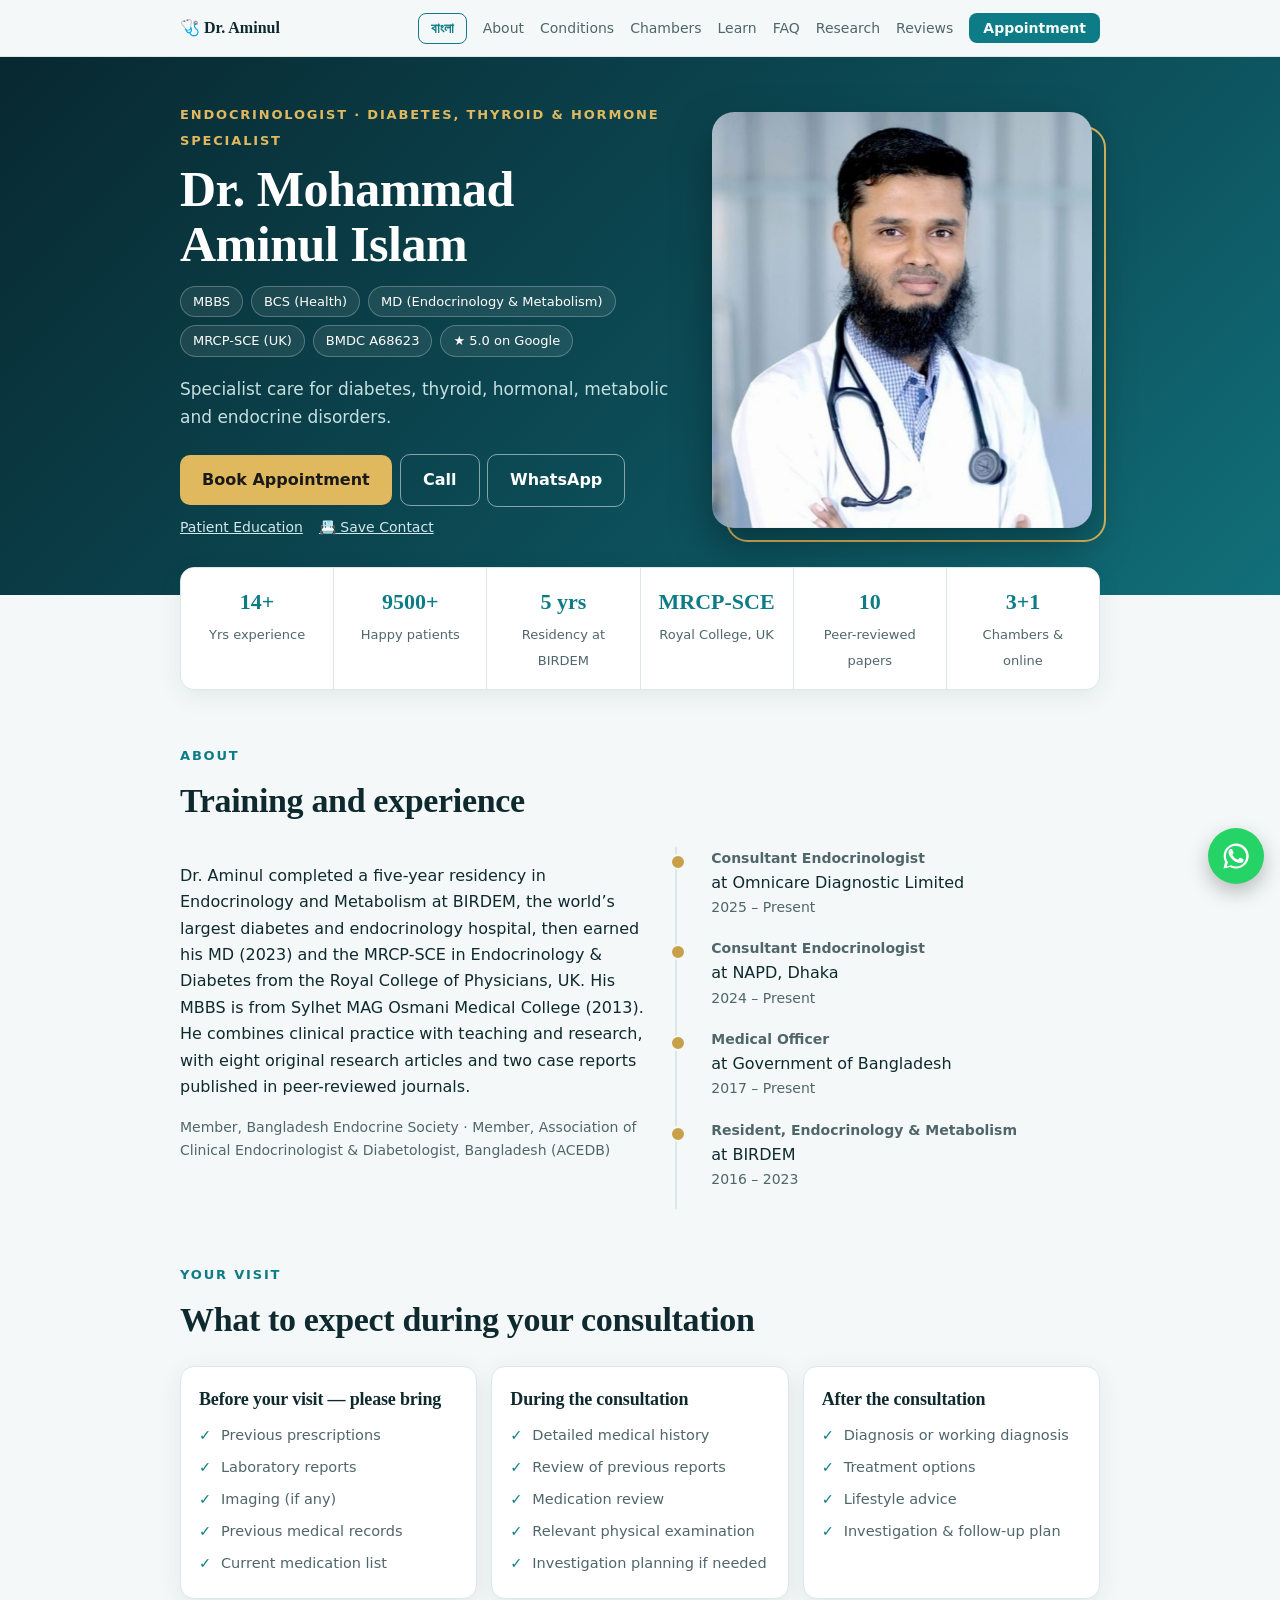
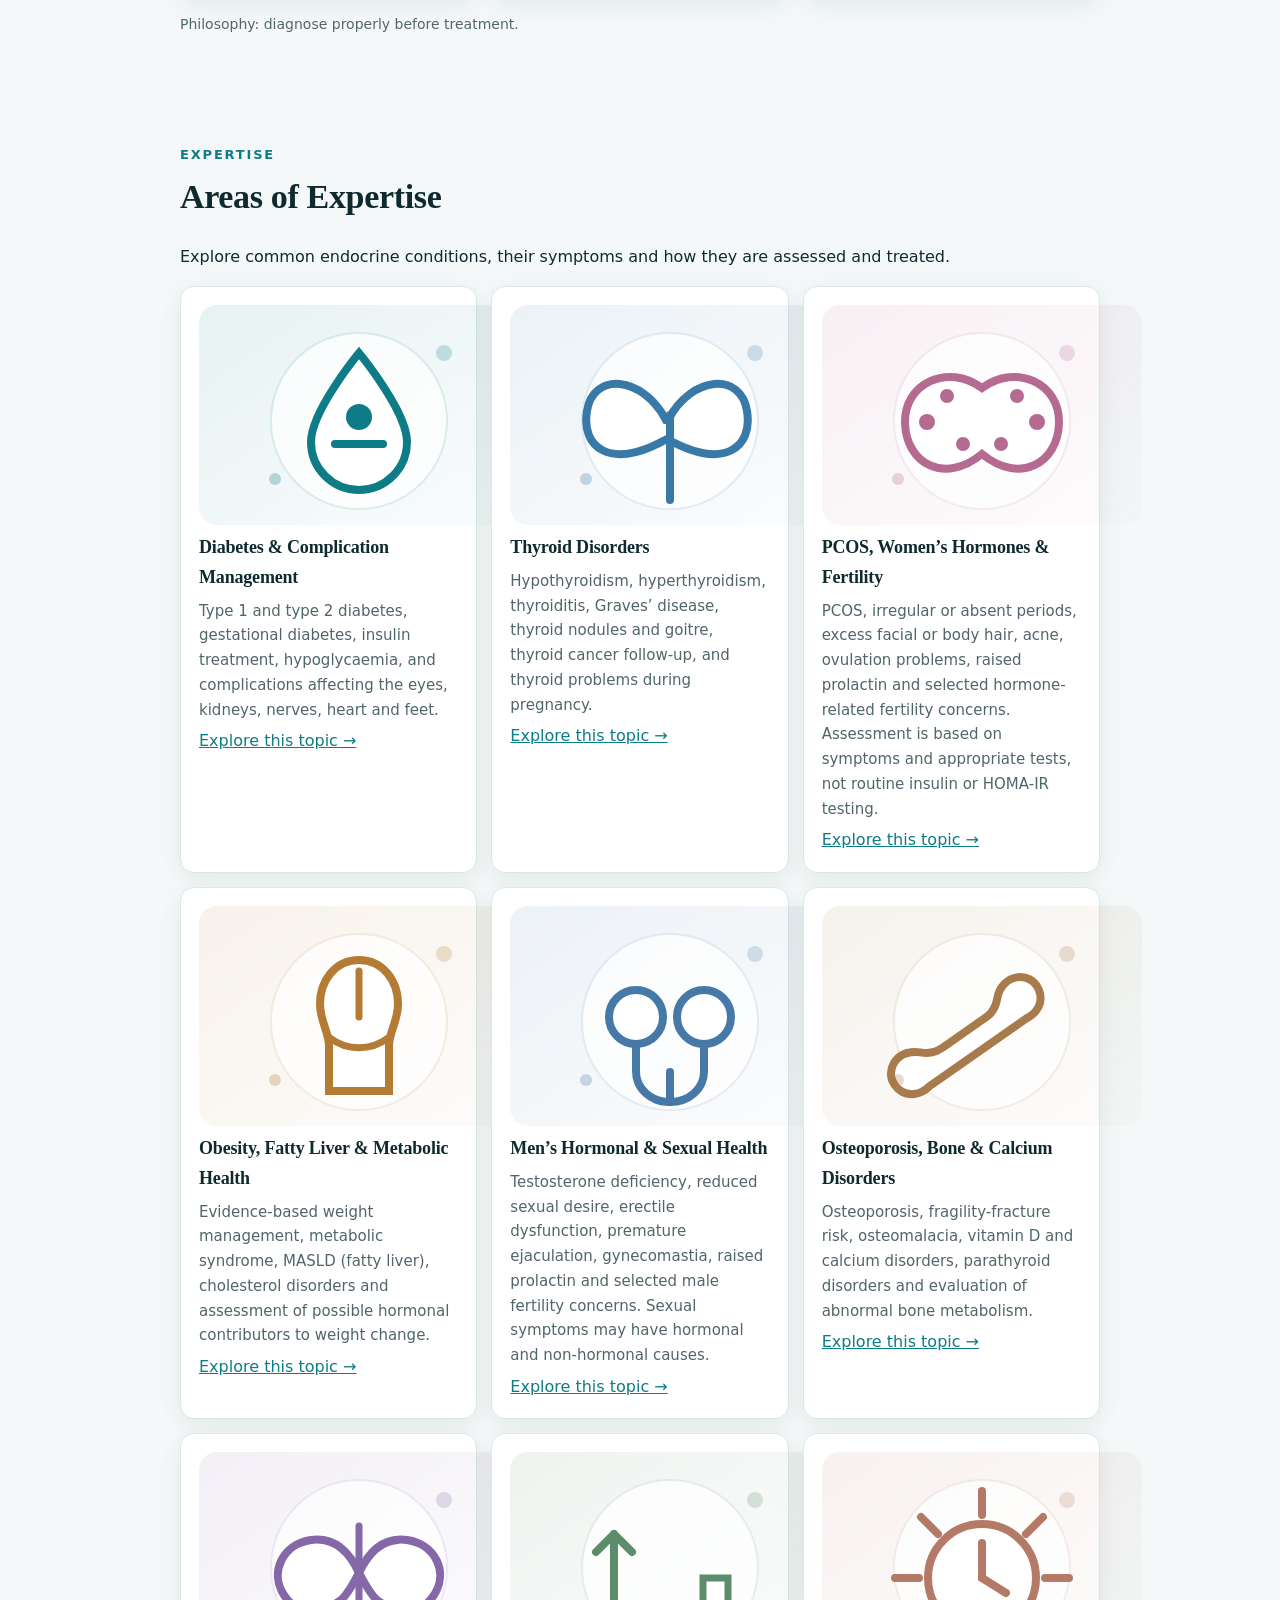
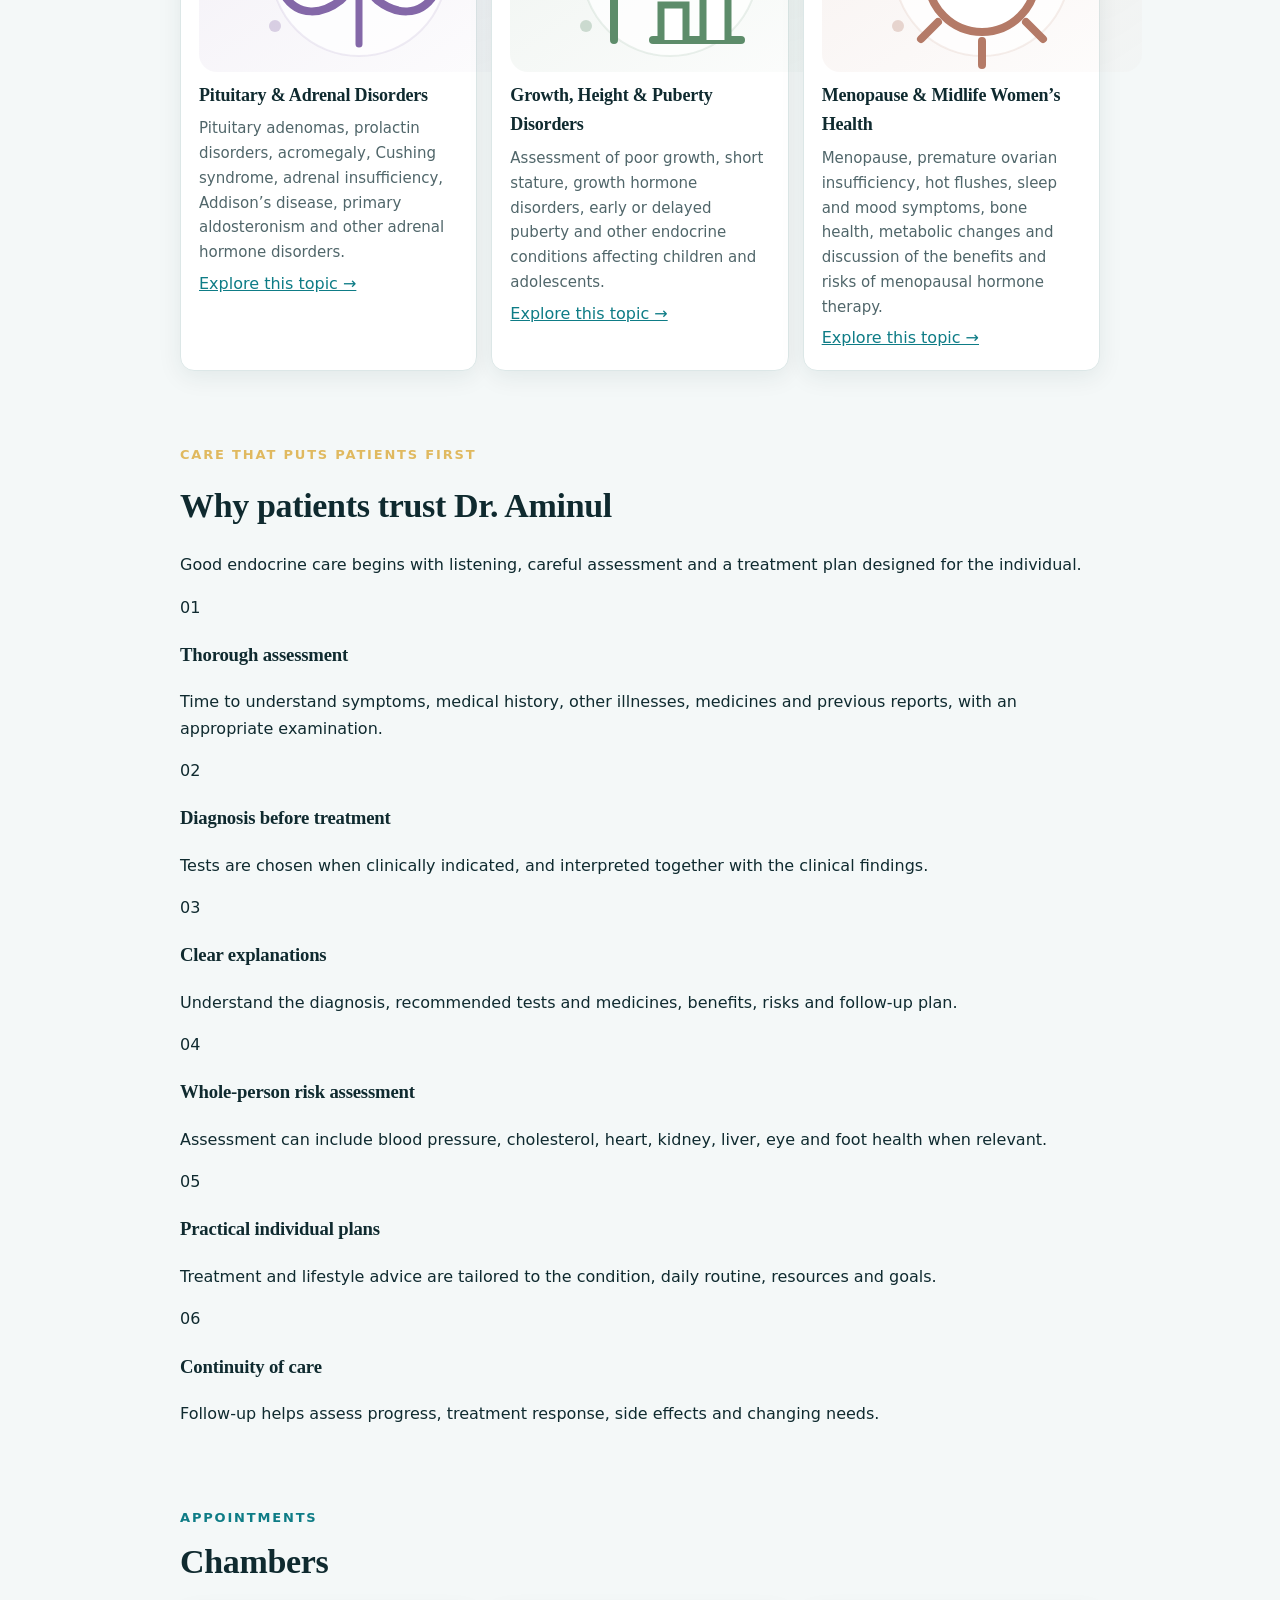
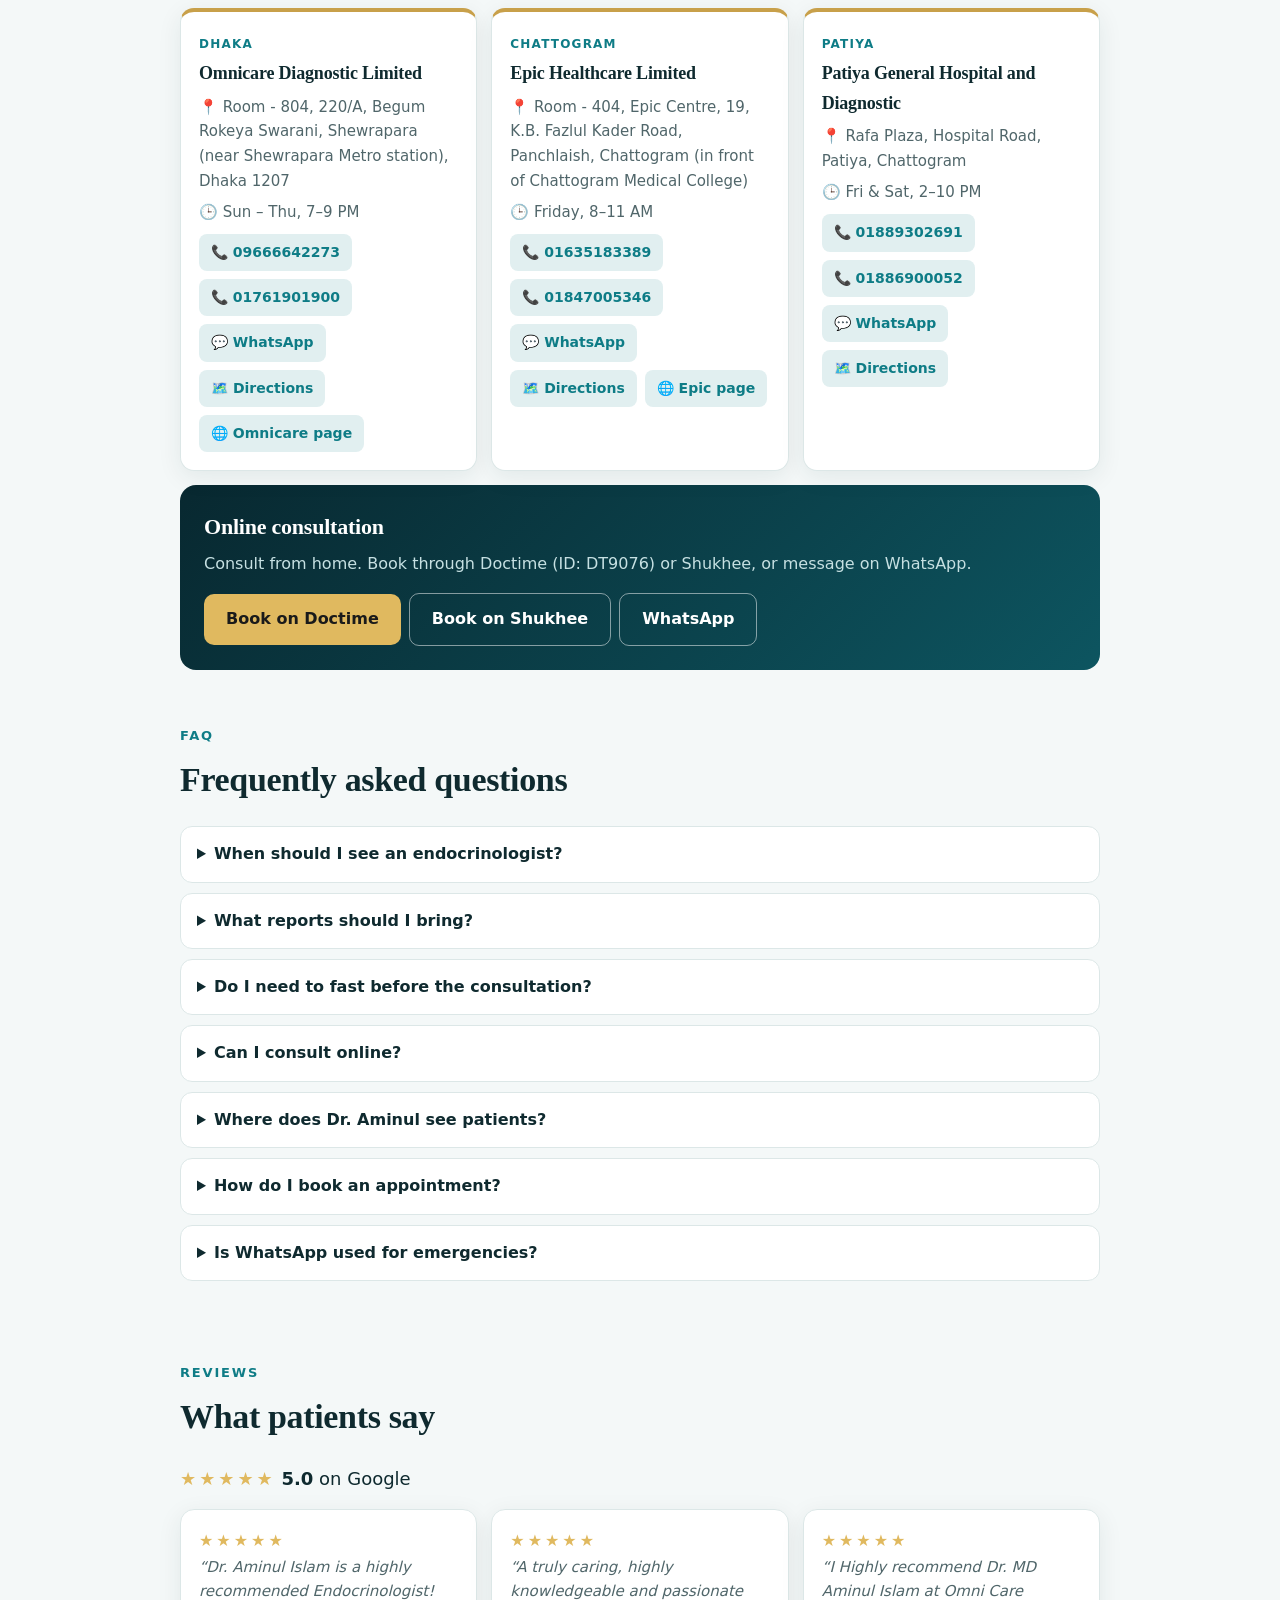
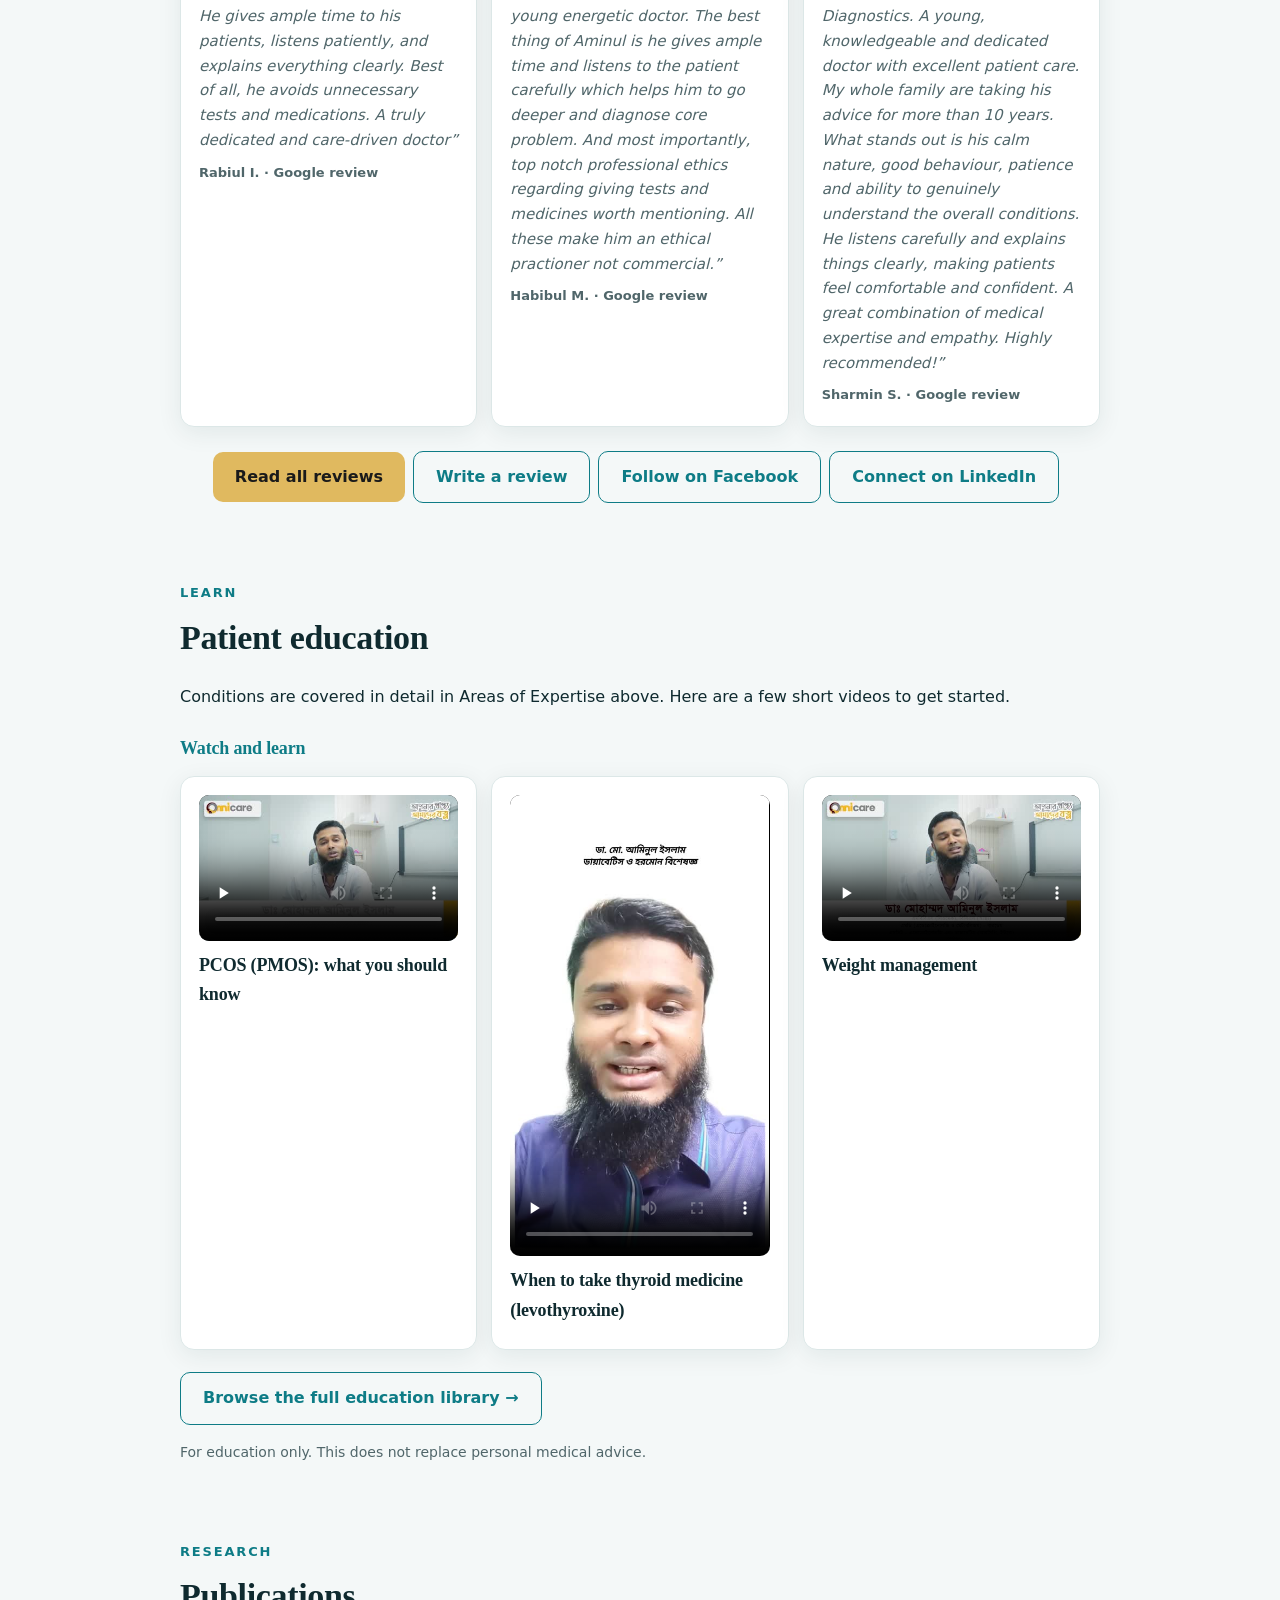
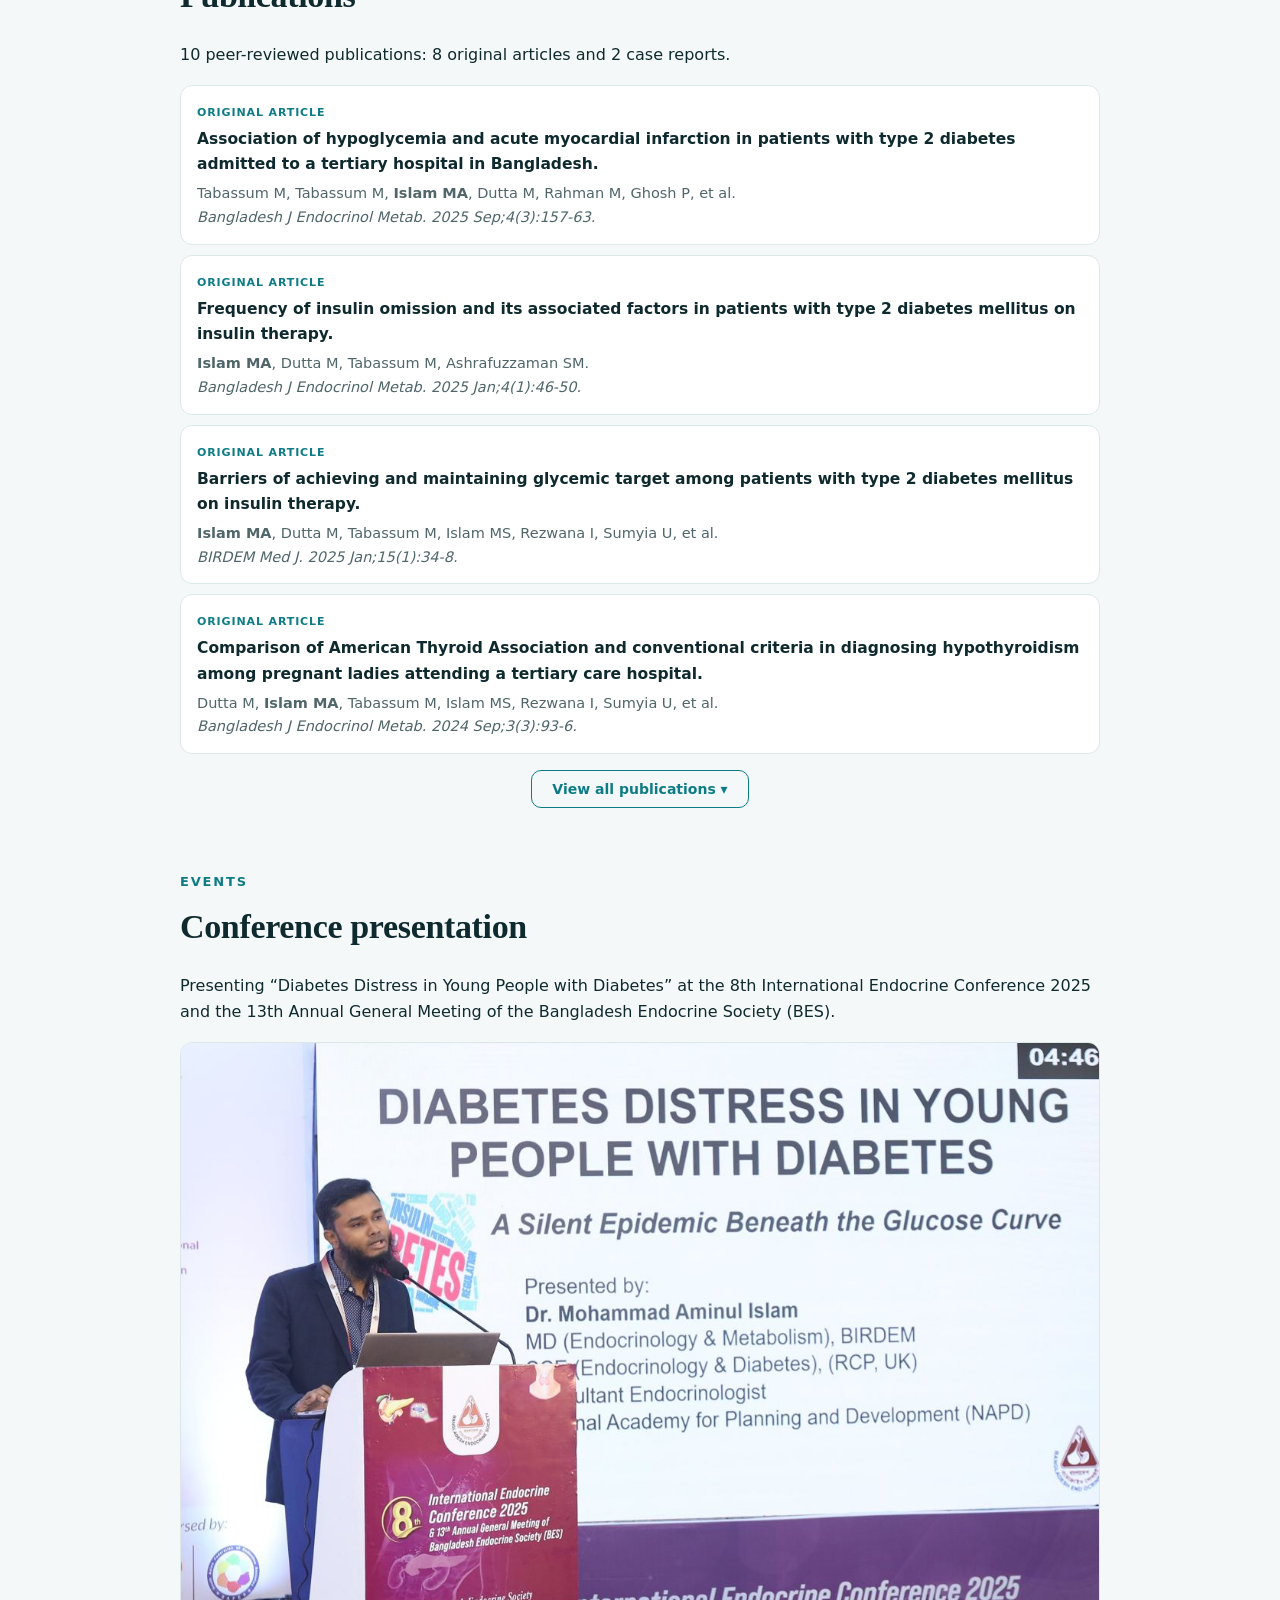
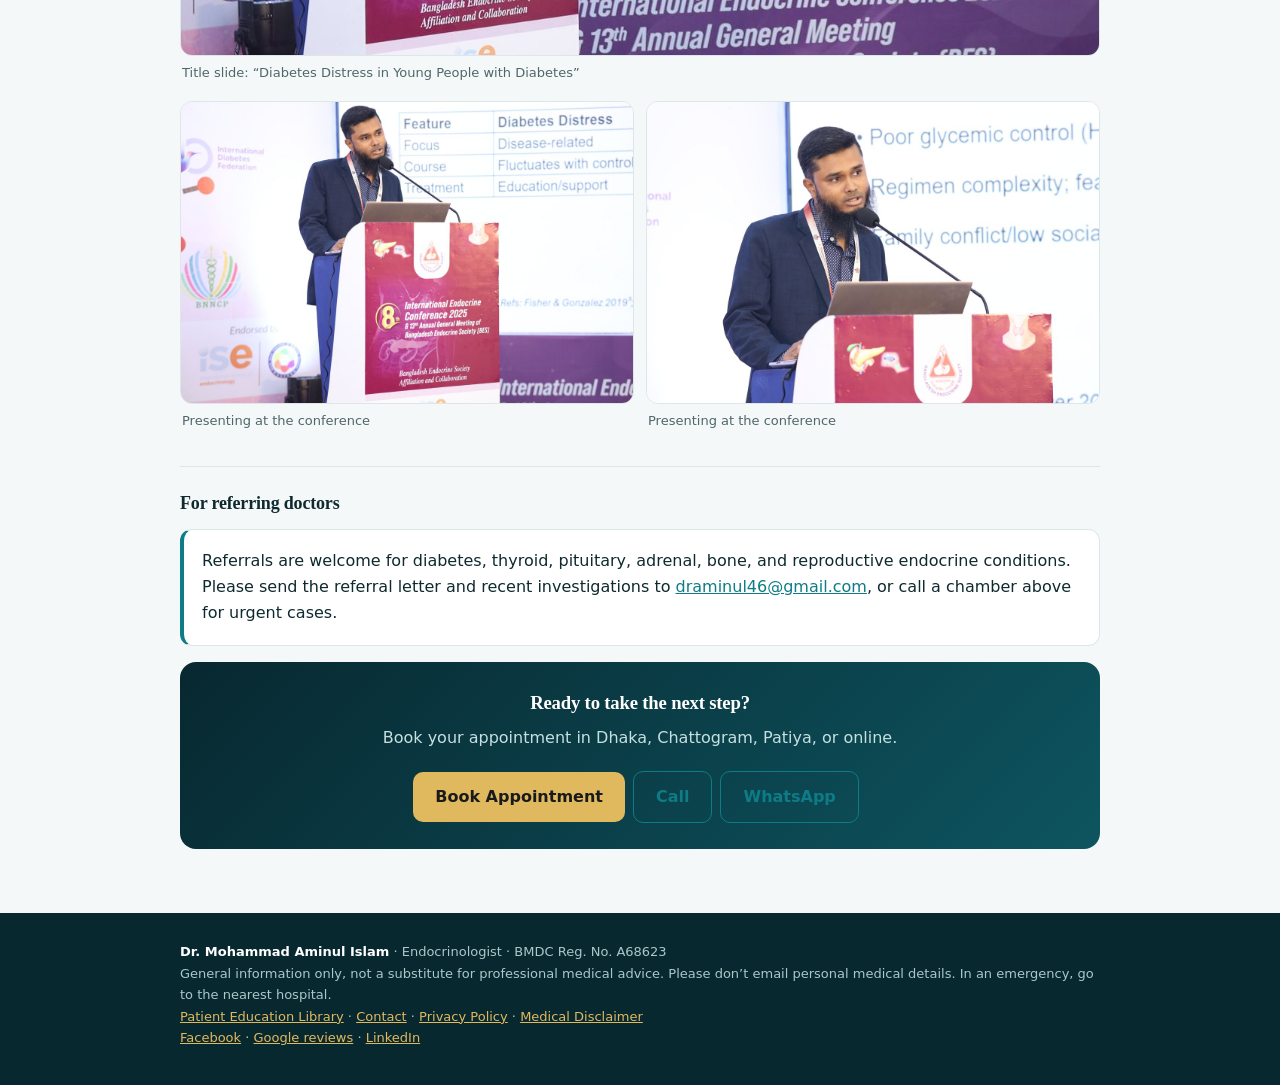
==== commit f510be17: "Add files via upload" ====
--- a/index.html
+++ b/index.html
@@ -88,21 +88,7 @@
 <section class="reveal" id="care">
 <span class="lab" style="display:block;margin-top:26px"><span class="en">Expertise</span><span class="bn">বিশেষজ্ঞতা</span></span><h2><span class="en">Areas of Expertise</span><span class="bn">বিশেষজ্ঞতার ক্ষেত্র</span></h2><p class="expertise-intro"><span class="en">Explore common endocrine conditions, their symptoms and how they are assessed and treated.</span><span class="bn">হরমোন ও মেটাবলিজম-সম্পর্কিত রোগ, লক্ষণ, রোগ নির্ণয় ও চিকিৎসা সম্পর্কে সহজ ভাষায় জানুন।</span></p><div class="grid expertise-grid"><article class="card cd expertise-card" id="cond-diabetes"><img alt="Diabetes and blood glucose medical illustration" decoding="async" height="220" loading="lazy" src="assets/expertise-diabetes.svg" width="320"/><h3><span class="en">Diabetes &amp; Complication Management</span><span class="bn">ডায়াবেটিস ও এর জটিলতার চিকিৎসা</span></h3><p><span class="en">Type 1 and type 2 diabetes, gestational diabetes, insulin treatment, hypoglycaemia, and complications affecting the eyes, kidneys, nerves, heart and feet.</span><span class="bn">টাইপ ১ ও টাইপ ২ ডায়াবেটিস, গর্ভকালীন ডায়াবেটিস, ইনসুলিন চিকিৎসা, রক্তে শর্করা কমে যাওয়া এবং চোখ, কিডনি, স্নায়ু, হৃদ্‌যন্ত্র ও পায়ের জটিলতা।</span></p><a class="expertise-link" href="diabetes.html"><span class="en">Explore this topic →</span><span class="bn">বিস্তারিত জানুন →</span></a></article><article class="card cd expertise-card" id="cond-thyroid"><img alt="Thyroid gland medical illustration" decoding="async" height="220" loading="lazy" src="assets/expertise-thyroid.svg" width="320"/><h3><span class="en">Thyroid Disorders</span><span class="bn">থাইরয়েড গ্রন্থির রোগ</span></h3><p><span class="en">Hypothyroidism, hyperthyroidism, thyroiditis, Graves’ disease, thyroid nodules and goitre, thyroid cancer follow-up, and thyroid problems during pregnancy.</span><span class="bn">হাইপোথাইরয়েডিজম, হাইপারথাইরয়েডিজম, থাইরয়েডাইটিস, গ্রেভস ডিজিজ, থাইরয়েড নডিউল ও গলগণ্ড, থাইরয়েড ক্যানসারের পরবর্তী ফলোআপ এবং গর্ভাবস্থায় থাইরয়েডের সমস্যা।</span></p><a class="expertise-link" href="thyroid.html"><span class="en">Explore this topic →</span><span class="bn">বিস্তারিত জানুন →</span></a></article><article class="card cd expertise-card" id="cond-pcos"><img alt="Ovarian and PCOS medical illustration" decoding="async" height="220" loading="lazy" src="assets/expertise-pcos.svg" width="320"/><h3><span class="en">PCOS, Women’s Hormones &amp; Fertility</span><span class="bn">পিসিওএস, নারীদের হরমোন ও প্রজনন স্বাস্থ্য</span></h3><p><span class="en">PCOS, irregular or absent periods, excess facial or body hair, acne, ovulation problems, raised prolactin and selected hormone-related fertility concerns. Assessment is based on symptoms and appropriate tests, not routine insulin or HOMA-IR testing.</span><span class="bn">পিসিওএস, অনিয়মিত বা বন্ধ মাসিক, মুখে ও শরীরে অতিরিক্ত লোম, ব্রণ, ডিম্বস্ফোটনের সমস্যা, প্রোল্যাকটিন বৃদ্ধি এবং হরমোনজনিত কিছু প্রজনন সমস্যা। রোগের লক্ষণ ও প্রয়োজনীয় পরীক্ষার ভিত্তিতে মূল্যায়ন করা হয়; ইনসুলিন বা HOMA-IR রুটিন পরীক্ষা নয়।</span></p><a class="expertise-link" href="pcos.html"><span class="en">Explore this topic →</span><span class="bn">বিস্তারিত জানুন →</span></a></article><article class="card cd expertise-card" id="cond-obesity"><img alt="Metabolic health medical illustration" decoding="async" height="220" loading="lazy" src="assets/expertise-obesity.svg" width="320"/><h3><span class="en">Obesity, Fatty Liver &amp; Metabolic Health</span><span class="bn">স্থূলতা, ফ্যাটি লিভার ও মেটাবলিক স্বাস্থ্য</span></h3><p><span class="en">Evidence-based weight management, metabolic syndrome, MASLD (fatty liver), cholesterol disorders and assessment of possible hormonal contributors to weight change.</span><span class="bn">প্রমাণভিত্তিক ওজন নিয়ন্ত্রণ, মেটাবলিক সিনড্রোম, MASLD বা ফ্যাটি লিভার, কোলেস্টেরলের সমস্যা এবং ওজন পরিবর্তনের সম্ভাব্য হরমোনজনিত কারণের মূল্যায়ন।</span></p><a class="expertise-link" href="obesity.html"><span class="en">Explore this topic →</span><span class="bn">বিস্তারিত জানুন →</span></a></article><article class="card cd expertise-card" id="cond-mens"><img alt="Men’s hormonal health medical illustration" decoding="async" height="220" loading="lazy" src="assets/expertise-mens.svg" width="320"/><h3><span class="en">Men’s Hormonal &amp; Sexual Health</span><span class="bn">পুরুষদের হরমোন ও যৌন স্বাস্থ্য</span></h3><p><span class="en">Testosterone deficiency, reduced sexual desire, erectile dysfunction, premature ejaculation, gynecomastia, raised prolactin and selected male fertility concerns. Sexual symptoms may have hormonal and non-hormonal causes.</span><span class="bn">টেস্টোস্টেরনের ঘাটতি, যৌন আগ্রহ কমে যাওয়া, ইরেকটাইল ডিসফাংশন বা উত্থানজনিত সমস্যা, দ্রুত বীর্যপাত, গাইনেকোমাস্টিয়া, প্রোল্যাকটিন বৃদ্ধি এবং পুরুষের প্রজনন সমস্যা। যৌন সমস্যার হরমোনজনিত ও অন্যান্য কারণ থাকতে পারে।</span></p><a class="expertise-link" href="mens.html"><span class="en">Explore this topic →</span><span class="bn">বিস্তারিত জানুন →</span></a></article><article class="card cd expertise-card" id="cond-bone"><img alt="Bone and osteoporosis medical illustration" decoding="async" height="220" loading="lazy" src="assets/expertise-bone.svg" width="320"/><h3><span class="en">Osteoporosis, Bone &amp; Calcium Disorders</span><span class="bn">অস্টিওপরোসিস, হাড় ও ক্যালসিয়ামজনিত রোগ</span></h3><p><span class="en">Osteoporosis, fragility-fracture risk, osteomalacia, vitamin D and calcium disorders, parathyroid disorders and evaluation of abnormal bone metabolism.</span><span class="bn">অস্টিওপরোসিস, সামান্য আঘাতে হাড় ভাঙার ঝুঁকি, অস্টিওম্যালেশিয়া, ভিটামিন ডি ও ক্যালসিয়ামের সমস্যা, প্যারাথাইরয়েডের রোগ এবং হাড়ের বিপাকজনিত সমস্যার মূল্যায়ন।</span></p><a class="expertise-link" href="bone.html"><span class="en">Explore this topic →</span><span class="bn">বিস্তারিত জানুন →</span></a></article><article class="card cd expertise-card" id="cond-adrenal"><img alt="Pituitary and adrenal glands medical illustration" decoding="async" height="220" loading="lazy" src="assets/expertise-adrenal.svg" width="320"/><h3><span class="en">Pituitary &amp; Adrenal Disorders</span><span class="bn">পিটুইটারি ও অ্যাড্রিনাল গ্রন্থির রোগ</span></h3><p><span class="en">Pituitary adenomas, prolactin disorders, acromegaly, Cushing syndrome, adrenal insufficiency, Addison’s disease, primary aldosteronism and other adrenal hormone disorders.</span><span class="bn">পিটুইটারি অ্যাডেনোমা, প্রোল্যাকটিনের সমস্যা, অ্যাক্রোমেগালি, কুশিং সিনড্রোম, অ্যাড্রিনাল ইনসাফিসিয়েন্সি, অ্যাডিসন রোগ, প্রাইমারি অ্যালডোস্টেরনিজম এবং অ্যাড্রিনাল হরমোনের অন্যান্য সমস্যা।</span></p><a class="expertise-link" href="adrenal.html"><span class="en">Explore this topic →</span><span class="bn">বিস্তারিত জানুন →</span></a></article><article class="card cd expertise-card" id="cond-growth"><img alt="Child growth and puberty medical illustration" decoding="async" height="220" loading="lazy" src="assets/expertise-growth.svg" width="320"/><h3><span class="en">Growth, Height &amp; Puberty Disorders</span><span class="bn">শিশু-কিশোরদের বৃদ্ধি, উচ্চতা ও বয়ঃসন্ধির সমস্যা</span></h3><p><span class="en">Assessment of poor growth, short stature, growth hormone disorders, early or delayed puberty and other endocrine conditions affecting children and adolescents.</span><span class="bn">শিশুর বৃদ্ধি ব্যাহত হওয়া, উচ্চতা কম হওয়া, গ্রোথ হরমোনের সমস্যা, অকাল বা বিলম্বিত বয়ঃসন্ধি এবং শিশু-কিশোরদের অন্যান্য হরমোনজনিত সমস্যার মূল্যায়ন।</span></p><a class="expertise-link" href="growth.html"><span class="en">Explore this topic →</span><span class="bn">বিস্তারিত জানুন →</span></a></article><article class="card cd expertise-card" id="cond-menopause"><img alt="Menopause and women’s health medical illustration" decoding="async" height="220" loading="lazy" src="assets/expertise-menopause.svg" width="320"/><h3><span class="en">Menopause &amp; Midlife Women’s Health</span><span class="bn">মাসিক স্থায়ীভাবে বন্ধ হওয়া ও মধ্যবয়সী নারীদের স্বাস্থ্য</span></h3><p><span class="en">Menopause, premature ovarian insufficiency, hot flushes, sleep and mood symptoms, bone health, metabolic changes and discussion of the benefits and risks of menopausal hormone therapy.</span><span class="bn">মেনোপজ, অকাল ডিম্বাশয় অকার্যকারিতা, হট ফ্ল্যাশ, ঘুম ও মেজাজের সমস্যা, হাড়ের স্বাস্থ্য, বিপাকীয় পরিবর্তন এবং মেনোপজ হরমোন থেরাপির উপকারিতা ও ঝুঁকি নিয়ে পরামর্শ।</span></p><a class="expertise-link" href="menopause.html"><span class="en">Explore this topic →</span><span class="bn">বিস্তারিত জানুন →</span></a></article></div></section>
 
-<section class="reveal trust-section" id="trust">
-  <div class="section-heading">
-    <p class="eyebrow">A thoughtful, evidence-based approach</p>
-    <h2>Why patients trust Dr. Aminul</h2>
-    <p>Good endocrine care starts with listening, careful assessment and a plan that makes sense for the person, not just the test result.</p>
-  </div>
-  <div class="trust-grid">
-    <article class="trust-card"><span class="trust-number">01</span><h3>Thorough assessment</h3><p>Time to understand symptoms, medical history, other illnesses, current medicines and previous reports, supported by an appropriate clinical examination.</p></article>
-    <article class="trust-card"><span class="trust-number">02</span><h3>Diagnosis before treatment</h3><p>Investigations are selected when clinically indicated. Results are interpreted alongside symptoms, examination findings and the individual's overall health.</p></article>
-    <article class="trust-card"><span class="trust-number">03</span><h3>Clear explanations</h3><p>Understand the diagnosis, why a test or medicine is recommended, available options, expected benefits, possible risks and the follow-up plan.</p></article>
-    <article class="trust-card"><span class="trust-number">04</span><h3>Whole-person risk assessment</h3><p>Care considers more than hormone levels, including blood pressure, cholesterol and heart, kidney, liver, eye and foot health when relevant.</p></article>
-    <article class="trust-card"><span class="trust-number">05</span><h3>Practical individual plans</h3><p>Treatment and lifestyle advice are tailored to the person's condition, priorities, daily routine, resources and treatment response.</p></article>
-    <article class="trust-card"><span class="trust-number">06</span><h3>Continuity of care</h3><p>Follow-up reviews progress, treatment response, side effects and changing health needs, with chamber and online consultation options.</p></article>
-  </div>
-</section>
+<section class="reveal trust-section" id="trust"><div class="section-heading"><p class="eyebrow"><span class="en">Care that puts patients first</span><span class="bn">রোগীকেন্দ্রিক যত্ন</span></p><h2><span class="en">Why patients trust Dr. Aminul</span><span class="bn">রোগীরা কেন ডা. আমিনুলের ওপর আস্থা রাখেন</span></h2><p><span class="en">Good endocrine care begins with listening, careful assessment and a treatment plan designed for the individual.</span><span class="bn">ভালো ডায়াবেটিস ও হরমোন চিকিৎসার শুরু মনোযোগ দিয়ে রোগীর কথা শোনা, যথাযথ মূল্যায়ন এবং ব্যক্তিভিত্তিক চিকিৎসা পরিকল্পনার মাধ্যমে।</span></p></div><div class="trust-grid"><article class="trust-card"><span class="trust-number">01</span><h3><span class="en">Thorough assessment</span><span class="bn">সময় নিয়ে বিস্তারিত মূল্যায়ন</span></h3><p><span class="en">Time to understand symptoms, medical history, other illnesses, medicines and previous reports, with an appropriate examination.</span><span class="bn">রোগীর উপসর্গ, পূর্বের অসুখ, অন্যান্য রোগ, চলমান ওষুধ ও রিপোর্ট বিস্তারিত পর্যালোচনা এবং প্রয়োজনীয় শারীরিক পরীক্ষা।</span></p></article><article class="trust-card"><span class="trust-number">02</span><h3><span class="en">Diagnosis before treatment</span><span class="bn">সঠিক রোগ নির্ণয়ের ভিত্তিতে চিকিৎসা</span></h3><p><span class="en">Tests are chosen when clinically indicated, and interpreted together with the clinical findings.</span><span class="bn">প্রয়োজন অনুযায়ী পরীক্ষা নির্বাচন এবং উপসর্গ ও শারীরিক পরীক্ষার সঙ্গে মিলিয়ে ফলাফল মূল্যায়ন।</span></p></article><article class="trust-card"><span class="trust-number">03</span><h3><span class="en">Clear explanations</span><span class="bn">রোগ ও চিকিৎসা সহজভাবে ব্যাখ্যা</span></h3><p><span class="en">Understand the diagnosis, recommended tests and medicines, benefits, risks and follow-up plan.</span><span class="bn">রোগের কারণ, পরীক্ষা ও ওষুধের প্রয়োজনীয়তা, উপকারিতা, সম্ভাব্য ঝুঁকি এবং ফলোআপের পরিকল্পনা সহজ ভাষায় ব্যাখ্যা।</span></p></article><article class="trust-card"><span class="trust-number">04</span><h3><span class="en">Whole-person risk assessment</span><span class="bn">সামগ্রিক স্বাস্থ্যঝুঁকি মূল্যায়ন</span></h3><p><span class="en">Assessment can include blood pressure, cholesterol, heart, kidney, liver, eye and foot health when relevant.</span><span class="bn">প্রয়োজন অনুযায়ী রক্তচাপ, কোলেস্টেরল, হৃদ্‌যন্ত্র, কিডনি, লিভার, চোখ ও পায়ের স্বাস্থ্য মূল্যায়ন।</span></p></article><article class="trust-card"><span class="trust-number">05</span><h3><span class="en">Practical individual plans</span><span class="bn">রোগীভেদে বাস্তবসম্মত চিকিৎসা পরিকল্পনা</span></h3><p><span class="en">Treatment and lifestyle advice are tailored to the condition, daily routine, resources and goals.</span><span class="bn">রোগের ধরন, দৈনন্দিন জীবন, সামর্থ্য ও চিকিৎসার লক্ষ্য অনুযায়ী ওষুধ এবং জীবনযাপনের পরামর্শ।</span></p></article><article class="trust-card"><span class="trust-number">06</span><h3><span class="en">Continuity of care</span><span class="bn">নিয়মিত ফলোআপ ও দীর্ঘমেয়াদি যত্ন</span></h3><p><span class="en">Follow-up helps assess progress, treatment response, side effects and changing needs.</span><span class="bn">নিয়মিত ফলোআপে চিকিৎসার ফলাফল, পার্শ্বপ্রতিক্রিয়া এবং সময়ের সঙ্গে পরিবর্তিত স্বাস্থ্যগত চাহিদা মূল্যায়ন।</span></p></article></div></section>
 
 <section class="reveal" id="book"><span class="lab"><span class="en">Appointments</span><span class="bn">অ্যাপয়েন্টমেন্ট</span></span><h2><span class="en">Chambers</span><span class="bn">চেম্বার</span></h2><div class="grid"><div class="card ch"><span class="tag"><span class="en">Dhaka</span><span class="bn">ঢাকা</span></span><h3>Omnicare Diagnostic Limited</h3><p>📍 Room - 804, 220/A, Begum Rokeya Swarani, Shewrapara (near Shewrapara Metro station), Dhaka 1207</p><p>🕒 <span class="en">Sun – Thu, 7–9 PM</span><span class="bn">রবি – বৃহস্পতি, সন্ধ্যা ৭–৯টা</span></p><div class="calls"><a class="call" href="tel:+8809666642273">📞 09666642273</a><a class="call" href="tel:+8801761901900">📞 01761901900</a><a class="call" href="https://wa.me/8801871550536">💬 WhatsApp</a><a class="call" href="https://maps.app.goo.gl/3rnXfdzpfa1wr9QW8">🗺️ <span class="en">Directions</span><span class="bn">দিকনির্দেশ</span></a><a class="call" href="https://omnicarebd.com/doctors/dr-mohammad-aminul-islam">🌐 Omnicare page</a></div></div><div class="card ch"><span class="tag"><span class="en">Chattogram</span><span class="bn">চট্টগ্রাম</span></span><h3>Epic Healthcare Limited</h3><p>📍 Room - 404, Epic Centre, 19, K.B. Fazlul Kader Road, Panchlaish, Chattogram (in front of Chattogram Medical College)</p><p>🕒 <span class="en">Friday, 8–11 AM</span><span class="bn">শুক্রবার, সকাল ৮–১১টা</span></p><div class="calls"><a class="call" href="tel:+8801635183389">📞 01635183389</a><a class="call" href="tel:+8801847005346">📞 01847005346</a><a class="call" href="https://wa.me/8801871550536">💬 WhatsApp</a><a class="call" href="https://maps.app.goo.gl/MYxQtJg4tuNJkc8X6">🗺️ <span class="en">Directions</span><span class="bn">দিকনির্দেশ</span></a><a class="call" href="https://www.epichcl.com/doctors/dr-mohammad-aminul-islam">🌐 Epic page</a></div></div><div class="card ch"><span class="tag"><span class="en">Patiya</span><span class="bn">পটিয়া</span></span><h3>Patiya General Hospital and Diagnostic</h3><p>📍 Rafa Plaza, Hospital Road, Patiya, Chattogram</p><p>🕒 <span class="en">Fri &amp; Sat, 2–10 PM</span><span class="bn">শুক্র ও শনি, দুপুর ২–রাত ১০টা</span></p><div class="calls"><a class="call" href="tel:+8801889302691">📞 01889302691</a><a class="call" href="tel:+8801886900052">📞 01886900052</a><a class="call" href="https://wa.me/8801871550536">💬 WhatsApp</a><a class="call" href="https://maps.app.goo.gl/xMk2jbu3uLonwim27">🗺️ <span class="en">Directions</span><span class="bn">দিকনির্দেশ</span></a></div></div></div>
 <div class="online"><h3><span class="en">Online consultation</span><span class="bn">অনলাইন পরামর্শ</span></h3><p><span class="en">Consult from home. Book through Doctime (ID: DT9076) or Shukhee, or message on WhatsApp.</span><span class="bn">ঘরে বসেই পরামর্শ নিন। Doctime (আইডি: DT9076) বা Shukhee-তে বুক করুন, অথবা হোয়াটসঅ্যাপে মেসেজ দিন।</span></p><a class="btn" href="https://doctime.com.bd/doctors/dr-mohammad-aminul-islam-9862588"><span class="en">Book on Doctime</span><span class="bn">Doctime-এ বুক করুন</span></a><a class="btn alt" href="https://www.shukhee.com/en/specialist-consultation/doctor/465"><span class="en">Book on Shukhee</span><span class="bn">Shukhee-তে বুক করুন</span></a><a class="btn alt" href="https://wa.me/8801871550536"><span class="en">WhatsApp</span><span class="bn">হোয়াটসঅ্যাপ</span></a></div><section class="reveal" id="faq"><span class="lab"><span class="en">FAQ</span><span class="bn">সাধারণ প্রশ্ন</span></span><h2><span class="en">Frequently asked questions</span><span class="bn">প্রায়শই জিজ্ঞাসিত প্রশ্ন</span></h2><details><summary><span class="en">When should I see an endocrinologist?</span><span class="bn">কখন একজন এন্ডোক্রাইনোলজিস্টের কাছে যাবেন?</span></summary><p><span class="en">If you have persistent high or low blood sugar, abnormal thyroid tests, unexplained weight change, irregular periods, or a hormone-related concern your doctor has flagged, a specialist assessment can help.</span><span class="bn">রক্তে শর্করার মাত্রা বারবার বেশি বা কম থাকলে, থাইরয়েড পরীক্ষা অস্বাভাবিক হলে, অকারণে ওজন পরিবর্তন হলে, মাসিক অনিয়মিত হলে, বা চিকিৎসক হরমোনজনিত সমস্যার আশঙ্কা করলে বিশেষজ্ঞ মূল্যায়ন সহায়ক হতে পারে।</span></p></details><details><summary><span class="en">What reports should I bring?</span><span class="bn">কী কী রিপোর্ট সঙ্গে আনবেন?</span></summary><p><span class="en">Bring your previous prescriptions, recent lab reports, any imaging, and a list of your current medications.</span><span class="bn">পূর্বের প্রেসক্রিপশন, সাম্প্রতিক ল্যাব রিপোর্ট, কোনো ইমেজিং থাকলে তা, এবং বর্তমান ওষুধের তালিকা সঙ্গে আনুন।</span></p></details><details><summary><span class="en">Do I need to fast before the consultation?</span><span class="bn">পরামর্শের আগে কি খালি পেটে থাকতে হবে?</span></summary><p><span class="en">Not usually for the consultation itself, but if blood tests are planned the same day, fasting may be needed — ask when you book.</span><span class="bn">পরামর্শের জন্য সাধারণত প্রয়োজন হয় না, তবে একই দিনে রক্ত পরীক্ষা করাতে চাইলে খালি পেটে থাকা লাগতে পারে — বুক করার সময় জেনে নিন।</span></p></details><details><summary><span class="en">Can I consult online?</span><span class="bn">আমি কি অনলাইনে পরামর্শ নিতে পারি?</span></summary><p><span class="en">Yes, through Doctime or Shukhee. Online visits work well for follow-ups and reviewing reports, though some conditions need an in-person exam.</span><span class="bn">হ্যাঁ, Doctime বা Shukhee-এর মাধ্যমে। ফলো-আপ ও রিপোর্ট পর্যালোচনার জন্য অনলাইন ভিজিট ভালো কাজ করে, তবে কিছু ক্ষেত্রে সরাসরি পরীক্ষার প্রয়োজন হতে পারে।</span></p></details><details><summary><span class="en">Where does Dr. Aminul see patients?</span><span class="bn">ডা. আমিনুল কোথায় রোগী দেখেন?</span></summary><p><span class="en">Dhaka, Chattogram, and Patiya — see the Chambers section above for exact days and times.</span><span class="bn">ঢাকা, চট্টগ্রাম ও পটিয়ায় — সঠিক দিন ও সময়ের জন্য উপরের চেম্বার অংশ দেখুন।</span></p></details><details><summary><span class="en">How do I book an appointment?</span><span class="bn">কীভাবে অ্যাপয়েন্টমেন্ট বুক করবেন?</span></summary><p><span class="en">Call or WhatsApp the chamber directly, or book online through Doctime or Shukhee.</span><span class="bn">সরাসরি চেম্বারে কল বা হোয়াটসঅ্যাপ করুন, অথবা Doctime বা Shukhee-এর মাধ্যমে অনলাইনে বুক করুন।</span></p></details><details><summary><span class="en">Is WhatsApp used for emergencies?</span><span class="bn">জরুরি প্রয়োজনে কি হোয়াটসঅ্যাপ ব্যবহার করা যাবে?</span></summary><p><span class="en">No. WhatsApp is available for appointment-related communication and follow-up queries only. For emergencies, please go to the nearest emergency facility.</span><span class="bn">না। হোয়াটসঅ্যাপ শুধু অ্যাপয়েন্টমেন্ট সংক্রান্ত যোগাযোগ ও ফলো-আপ প্রশ্নের জন্য। জরুরি প্রয়োজনে নিকটস্থ জরুরি বিভাগে যান।</span></p></details></section>
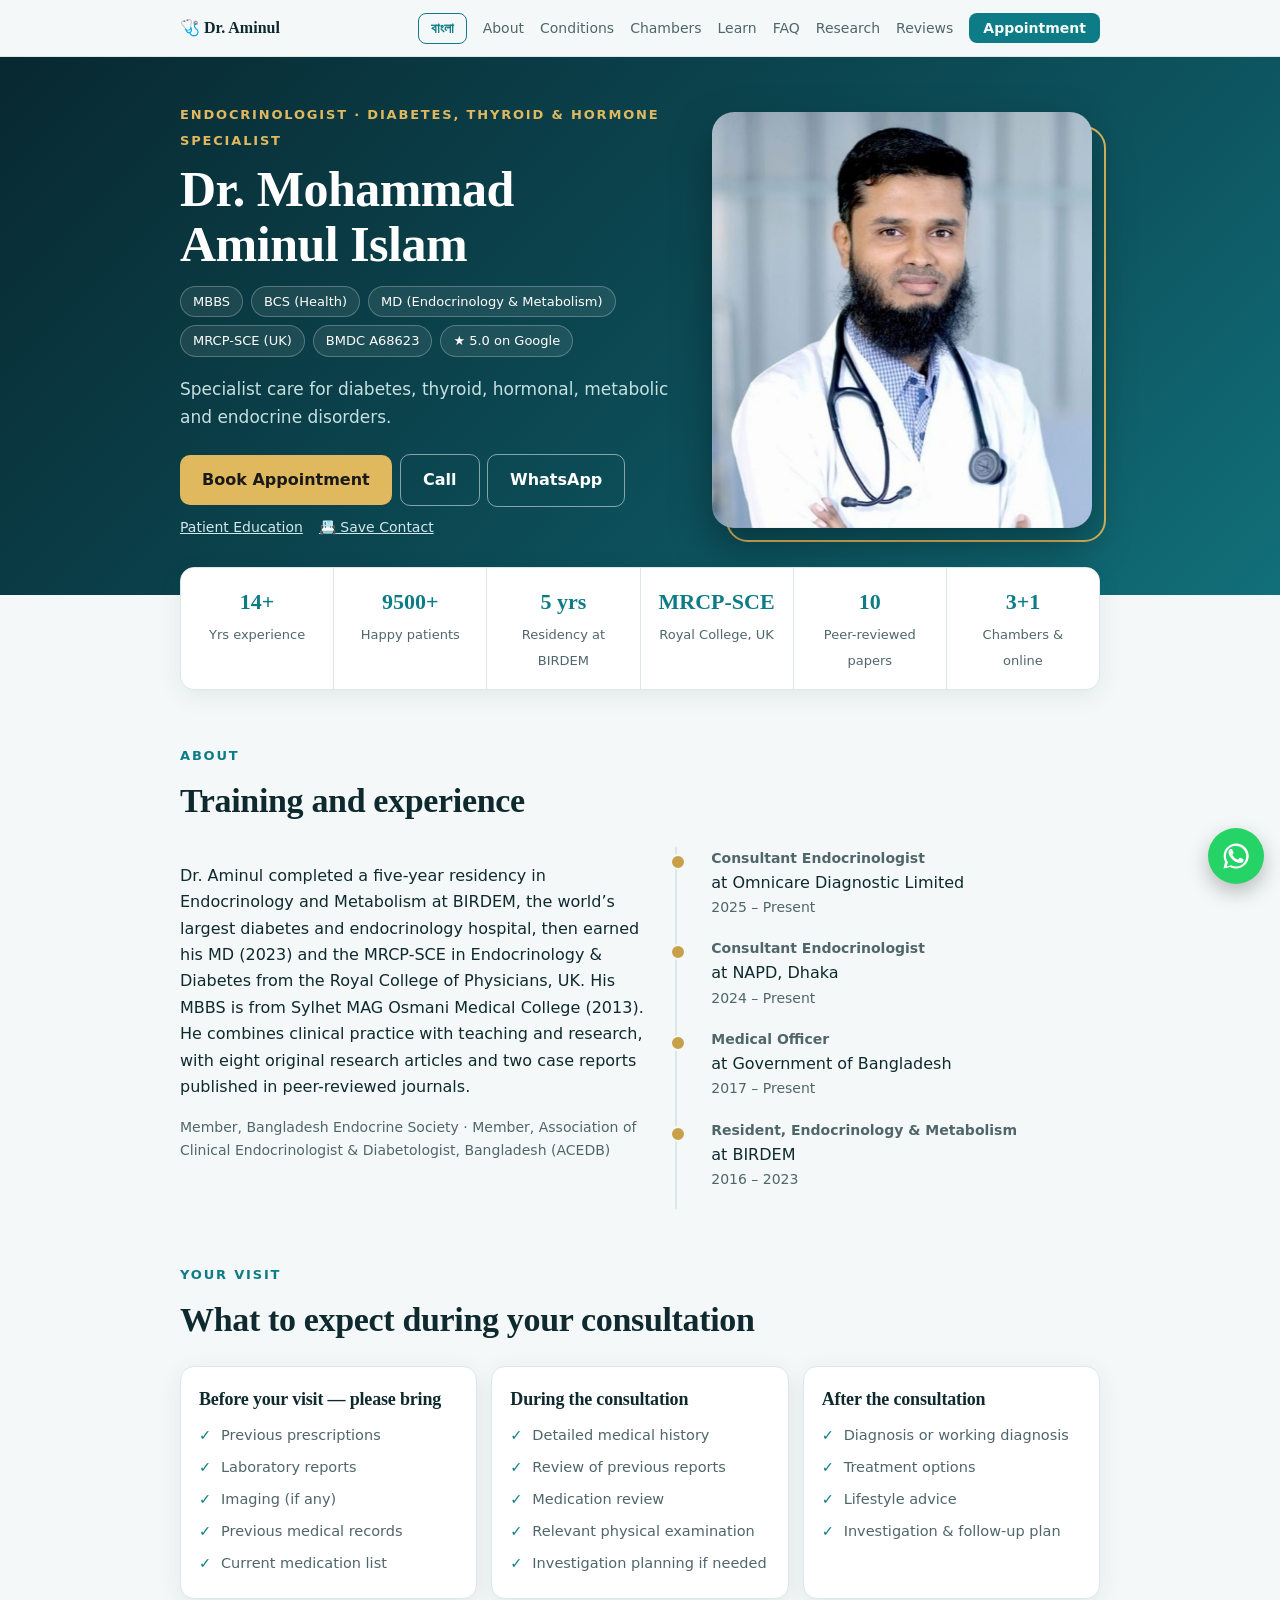
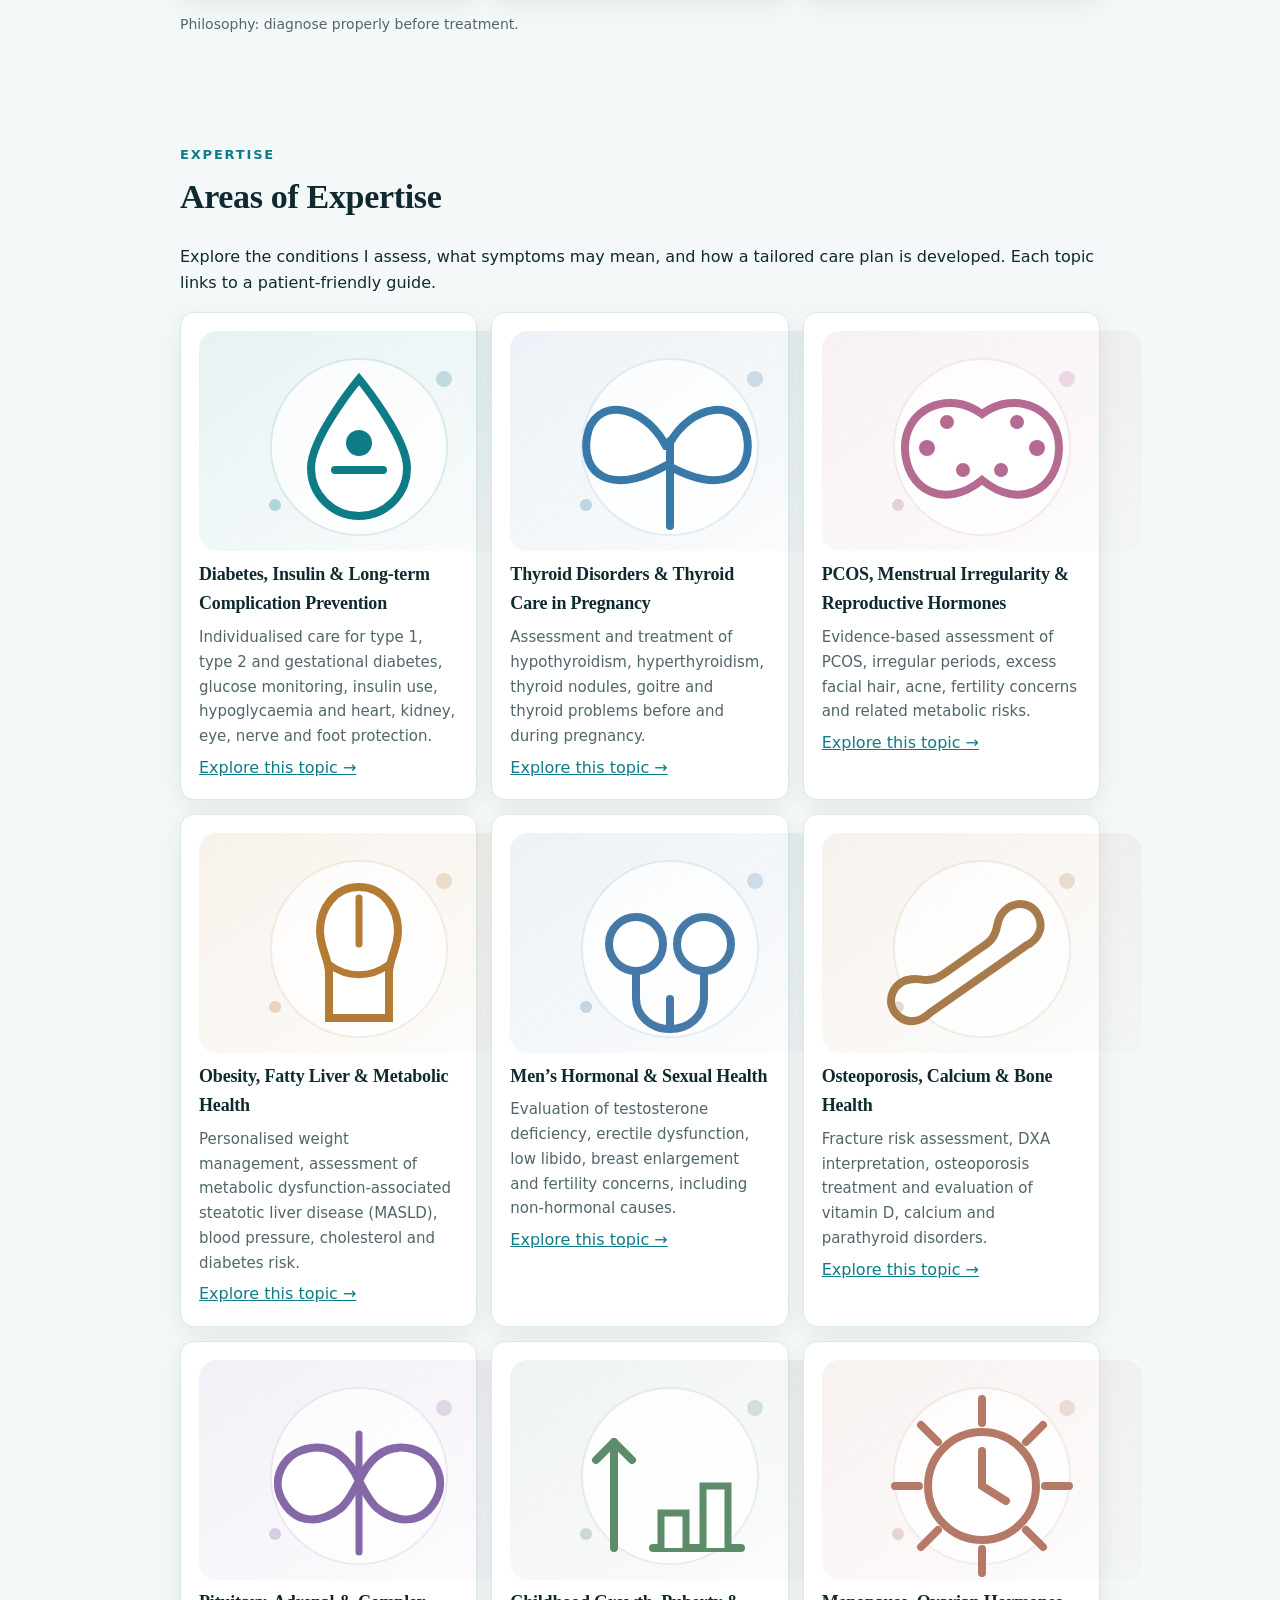
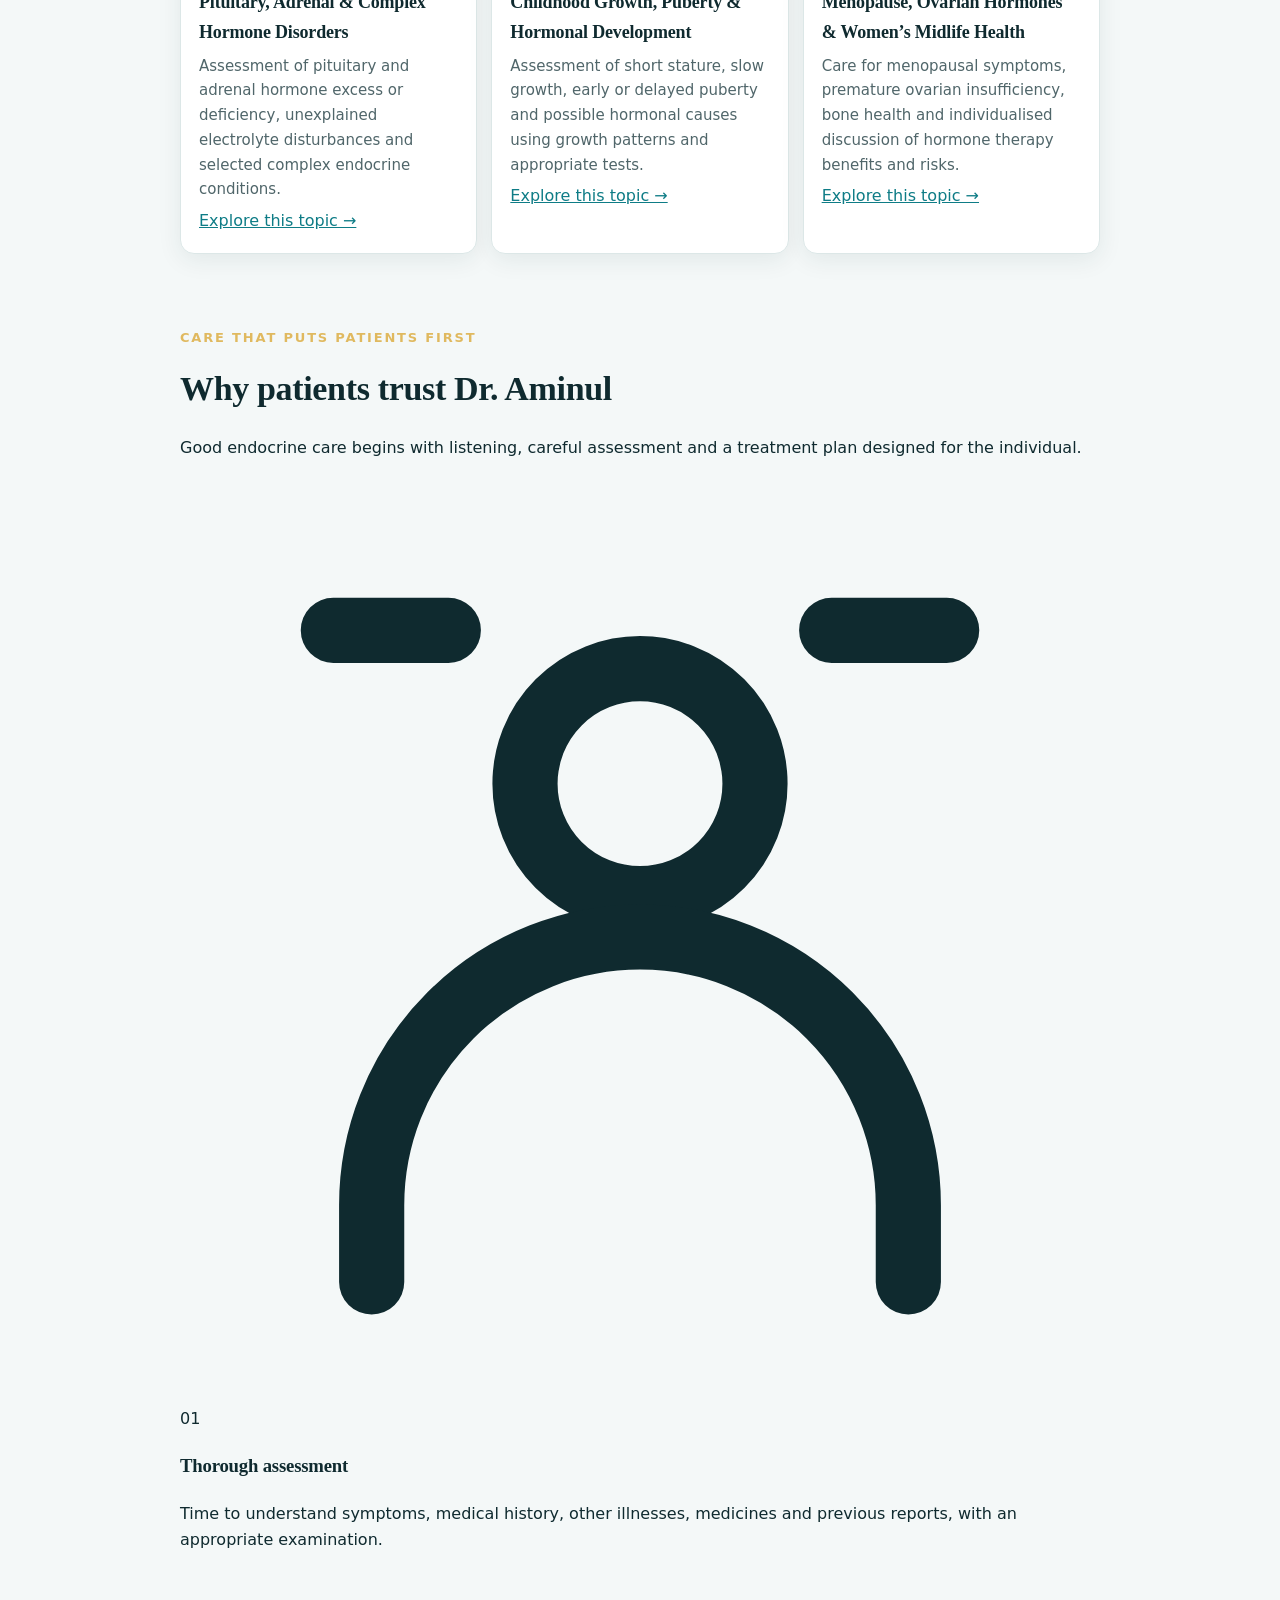
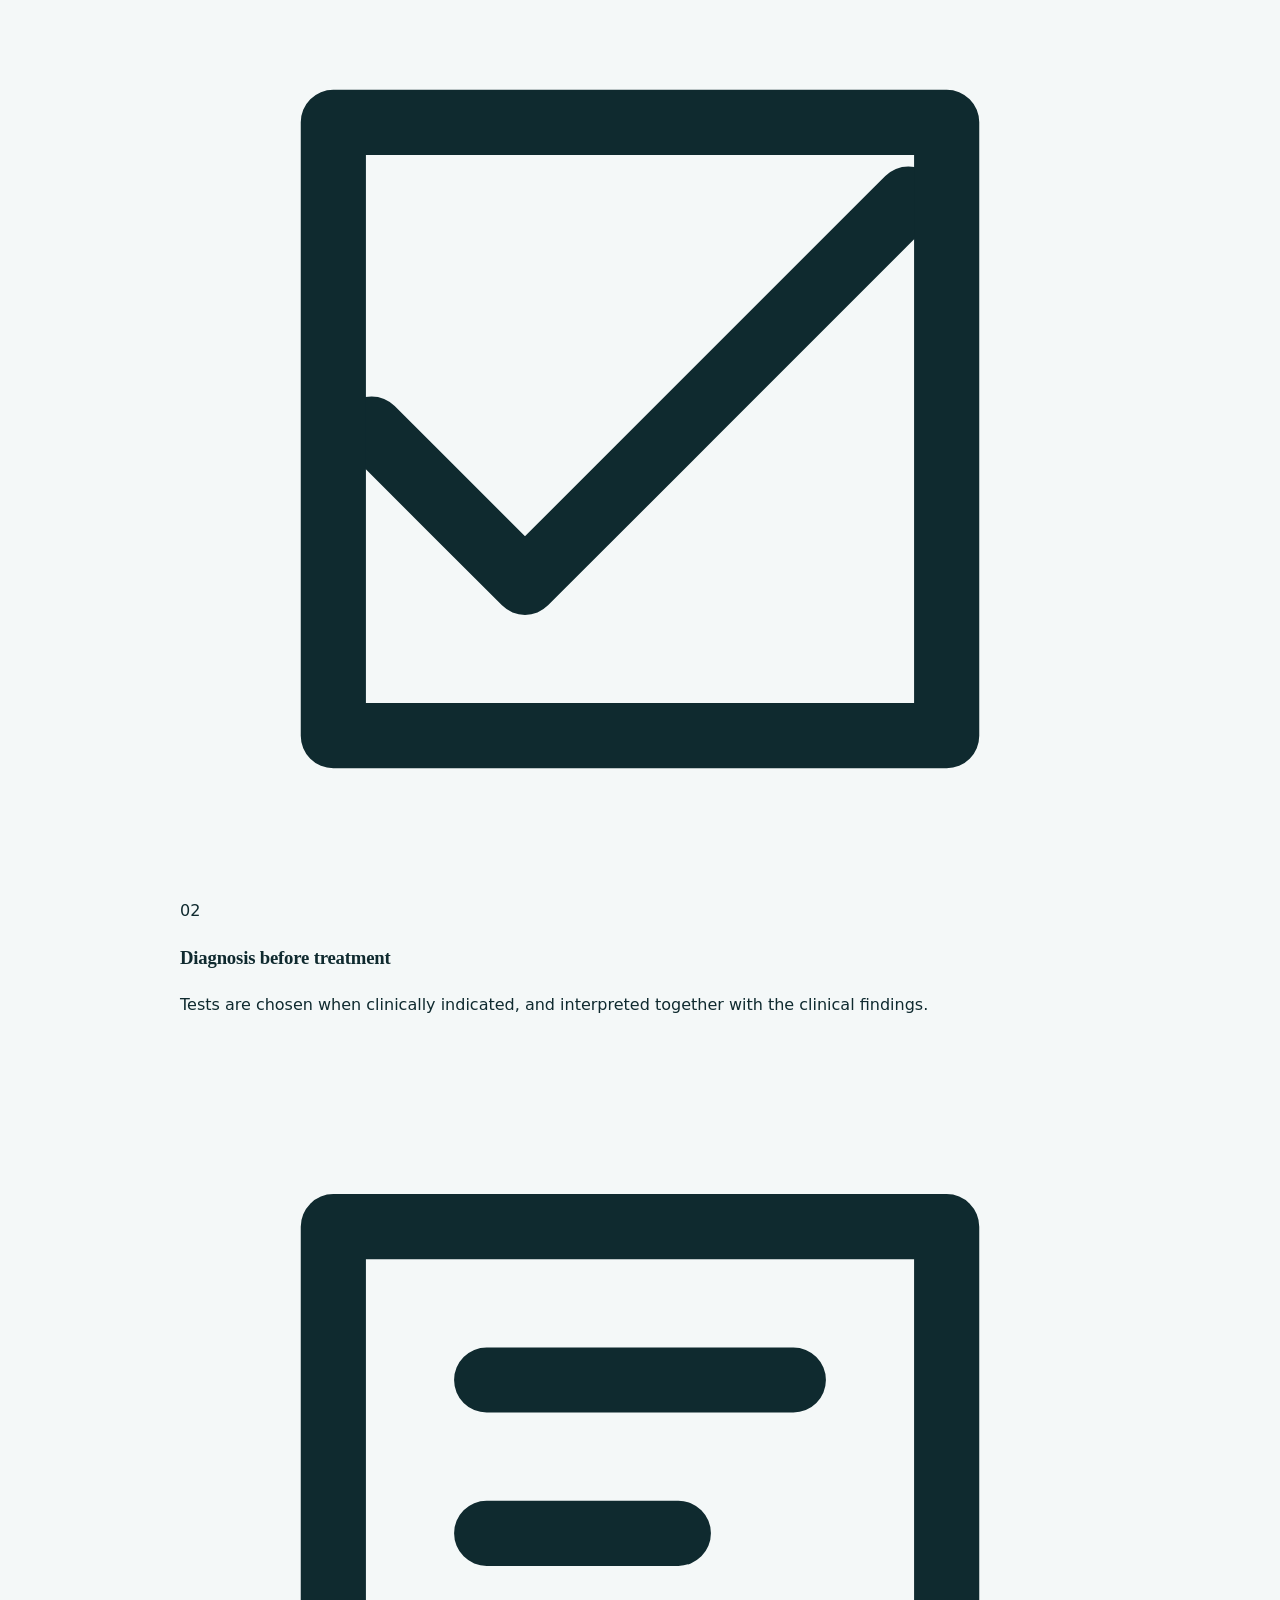
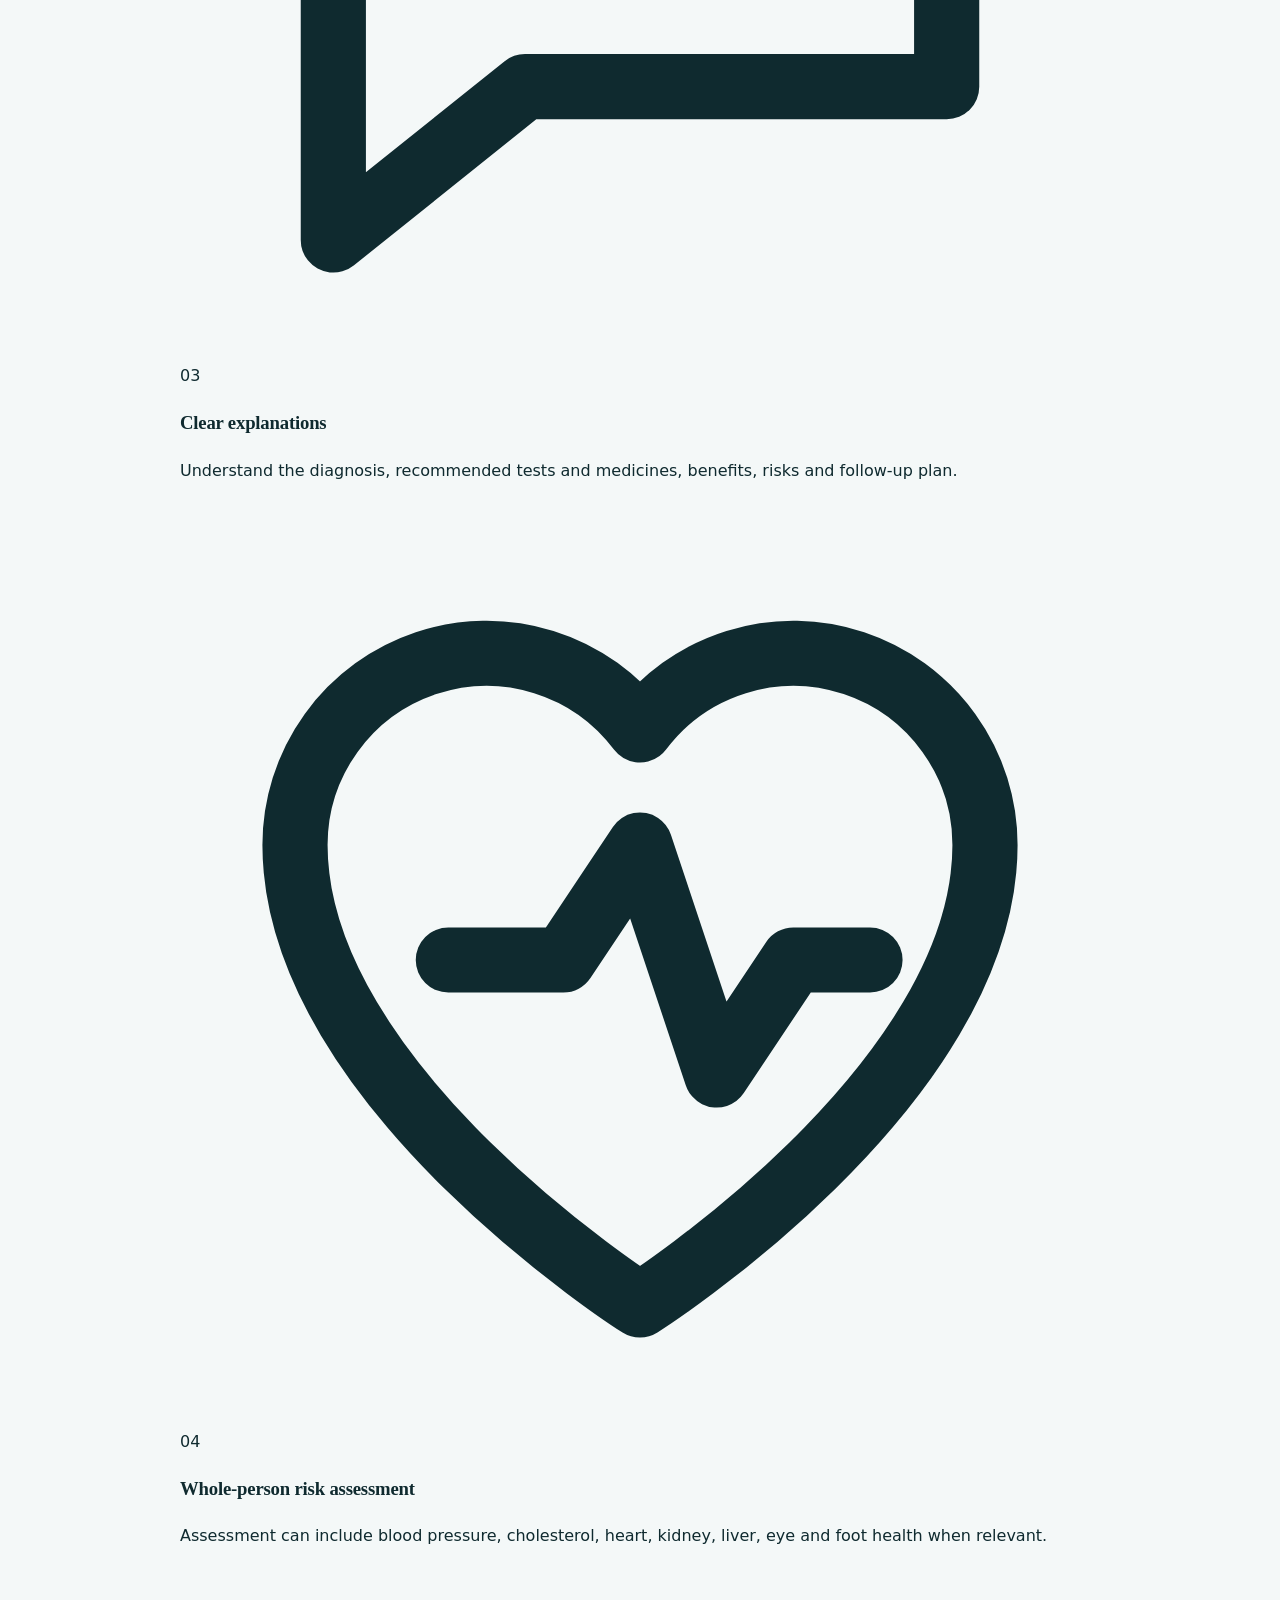
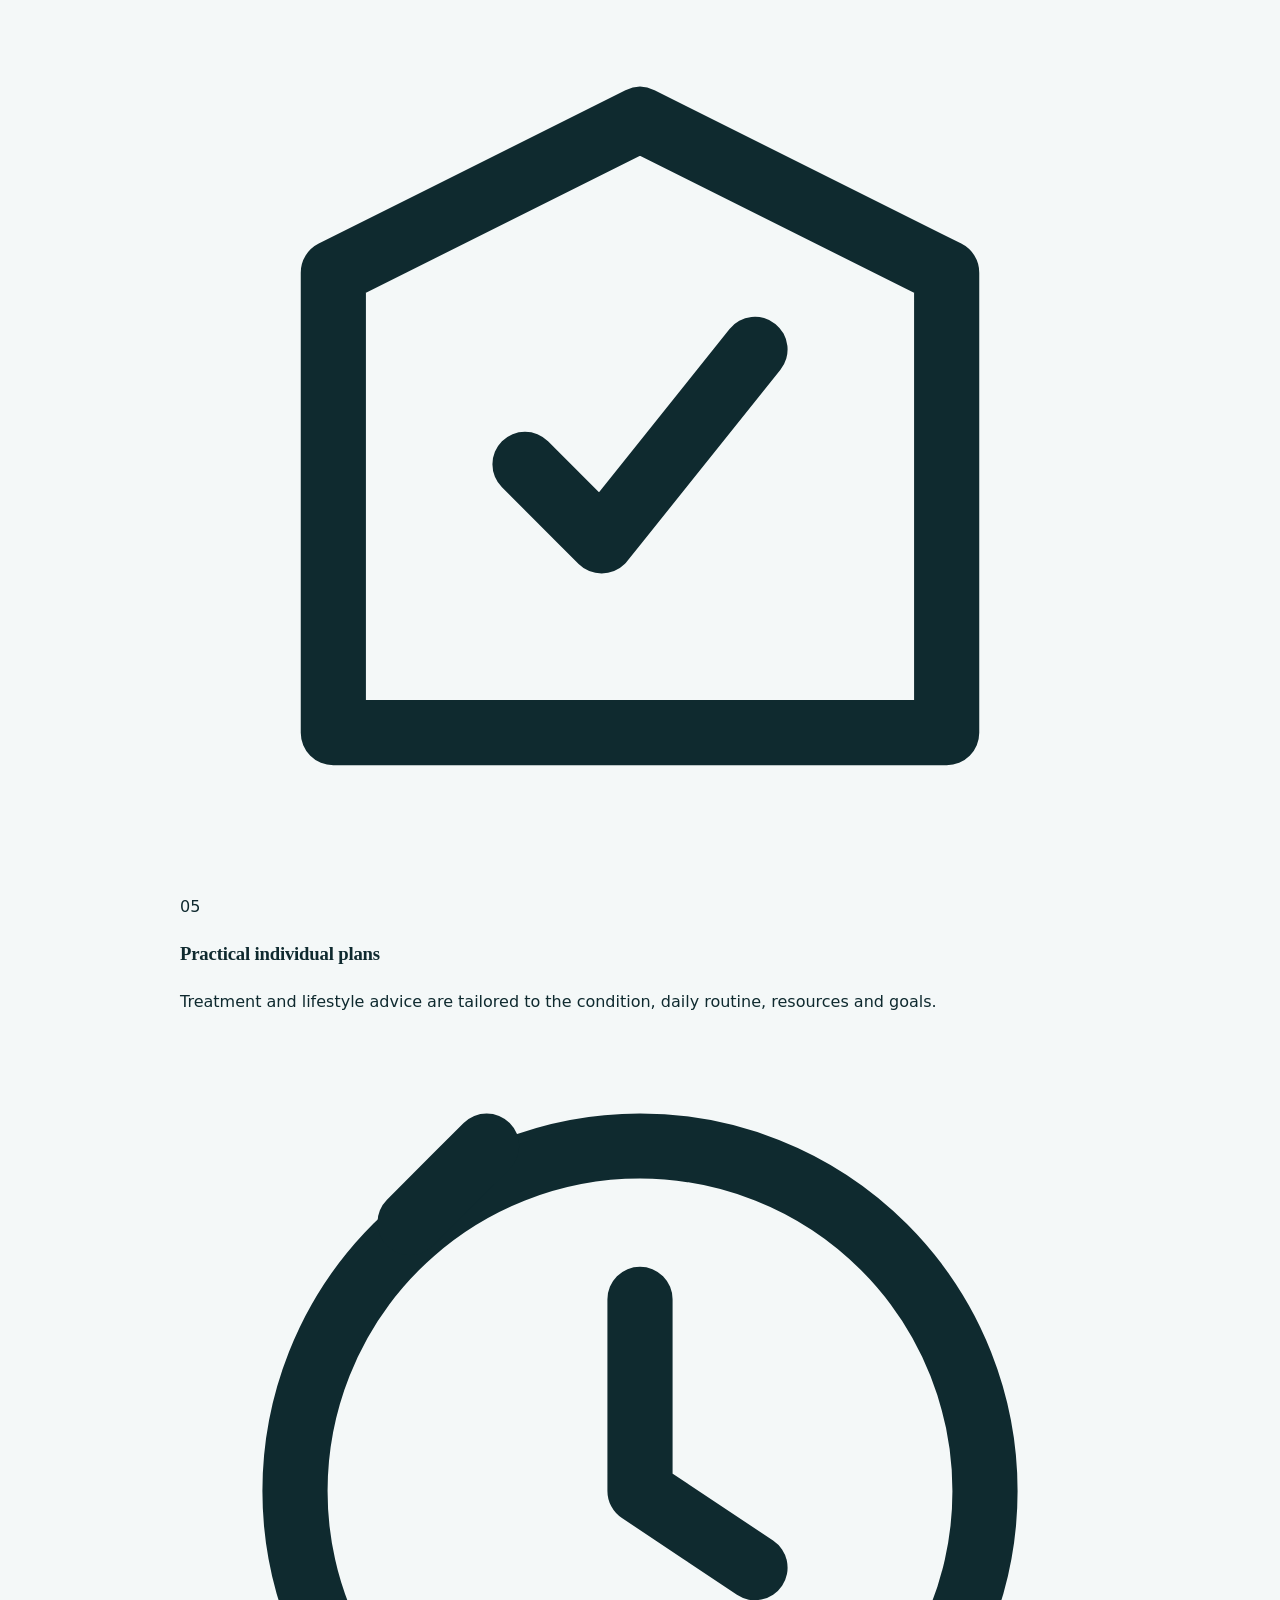
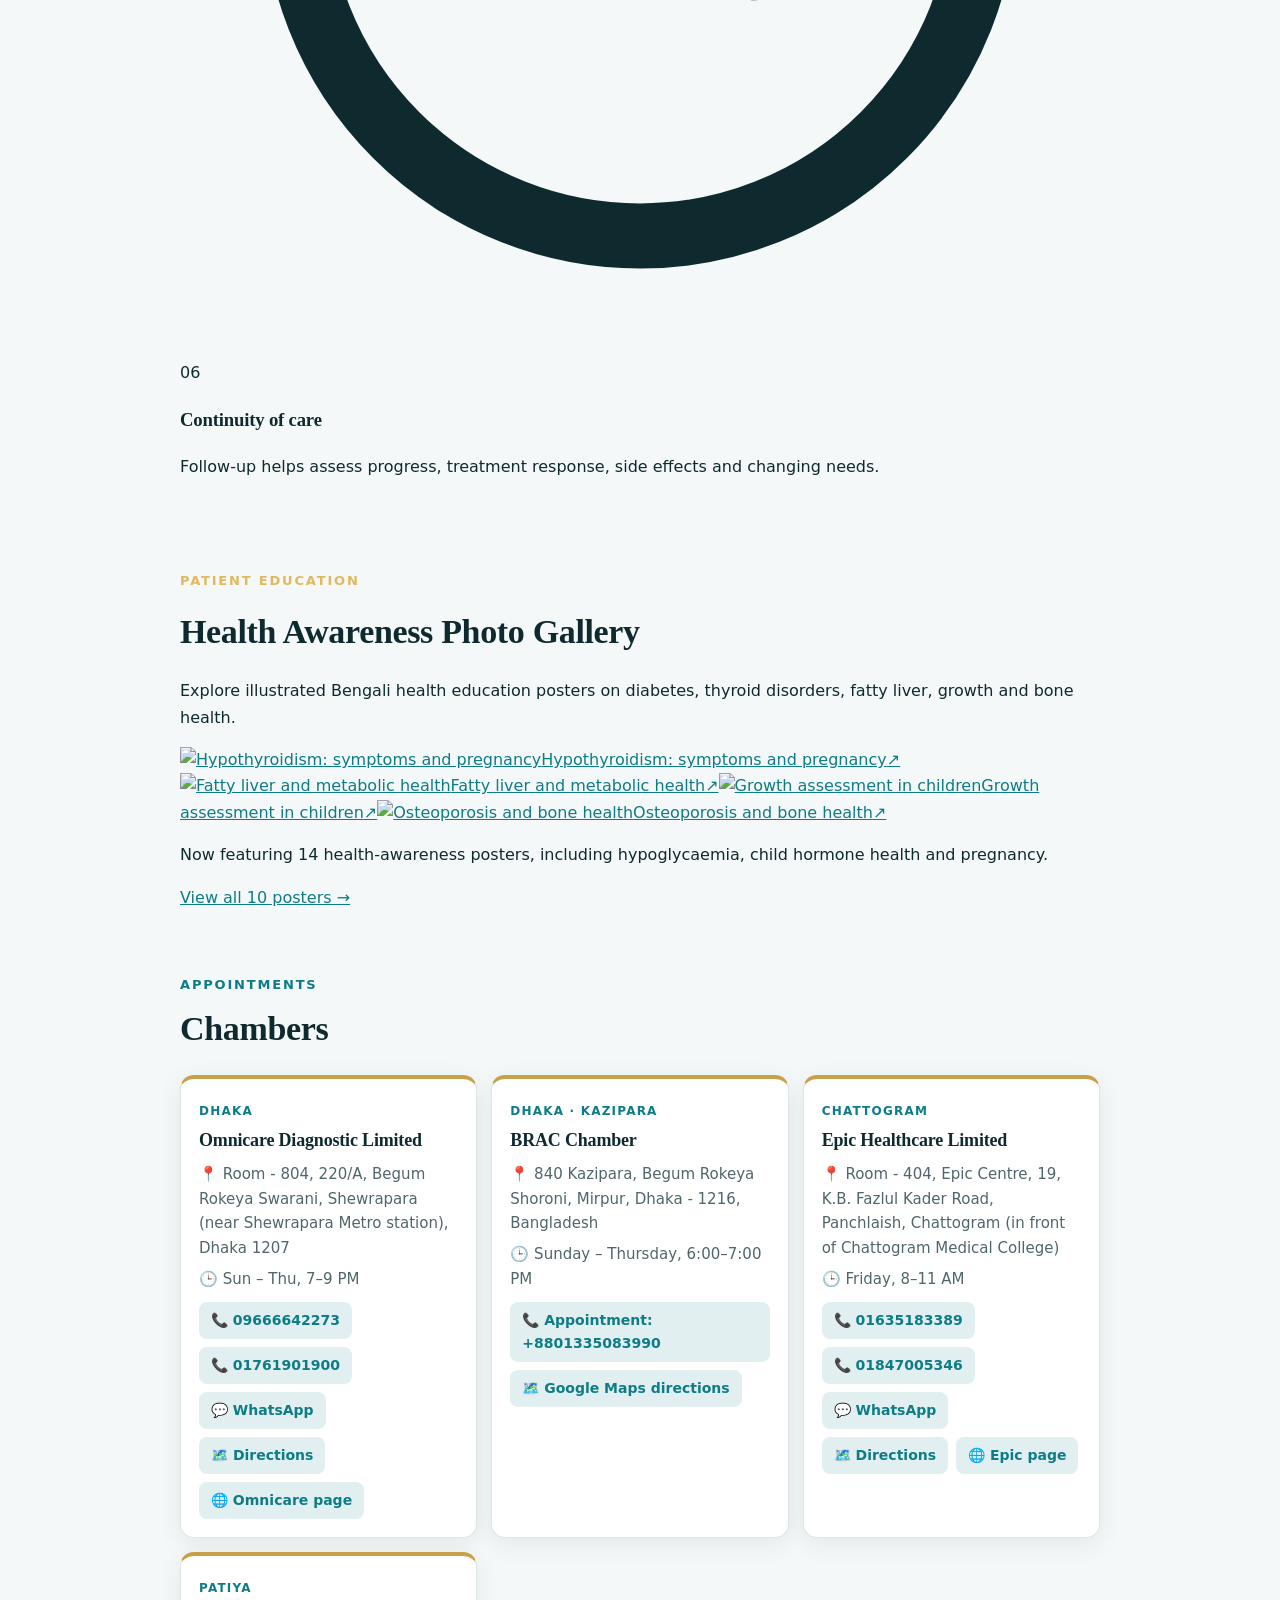
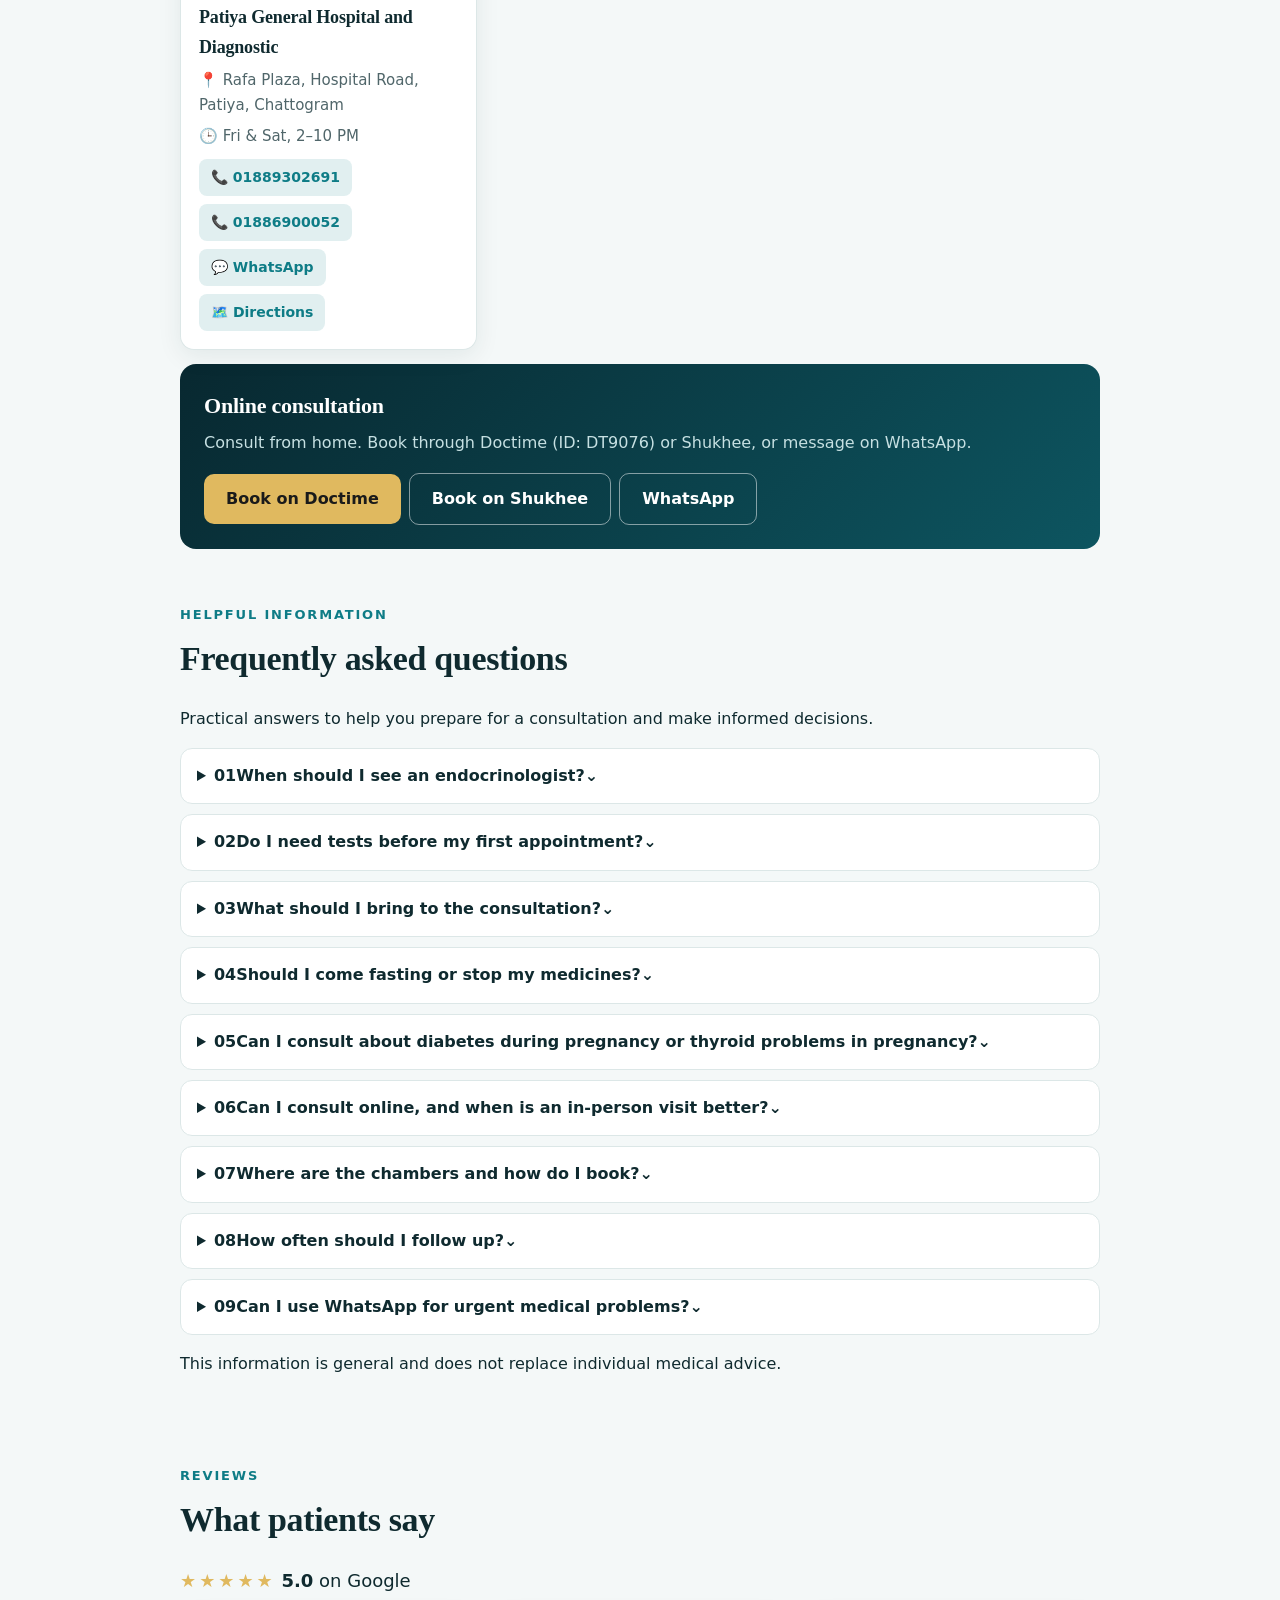
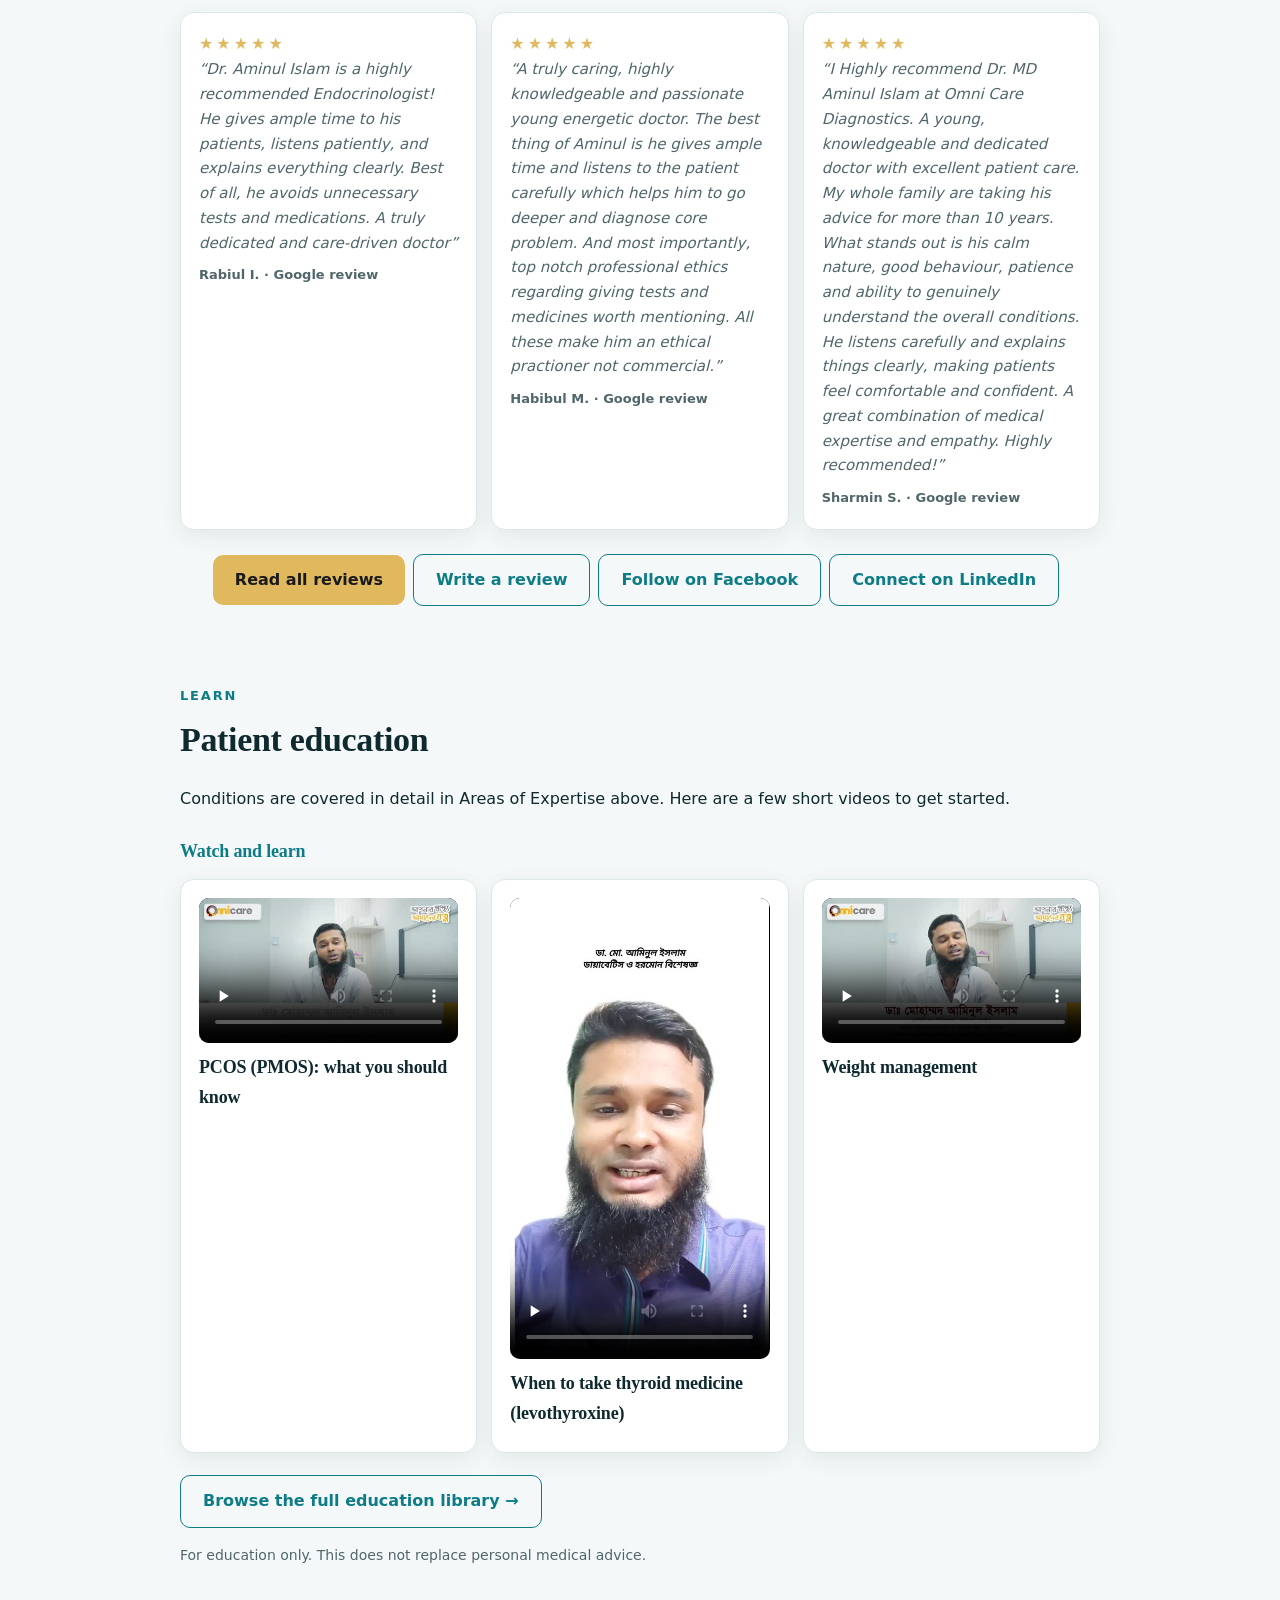
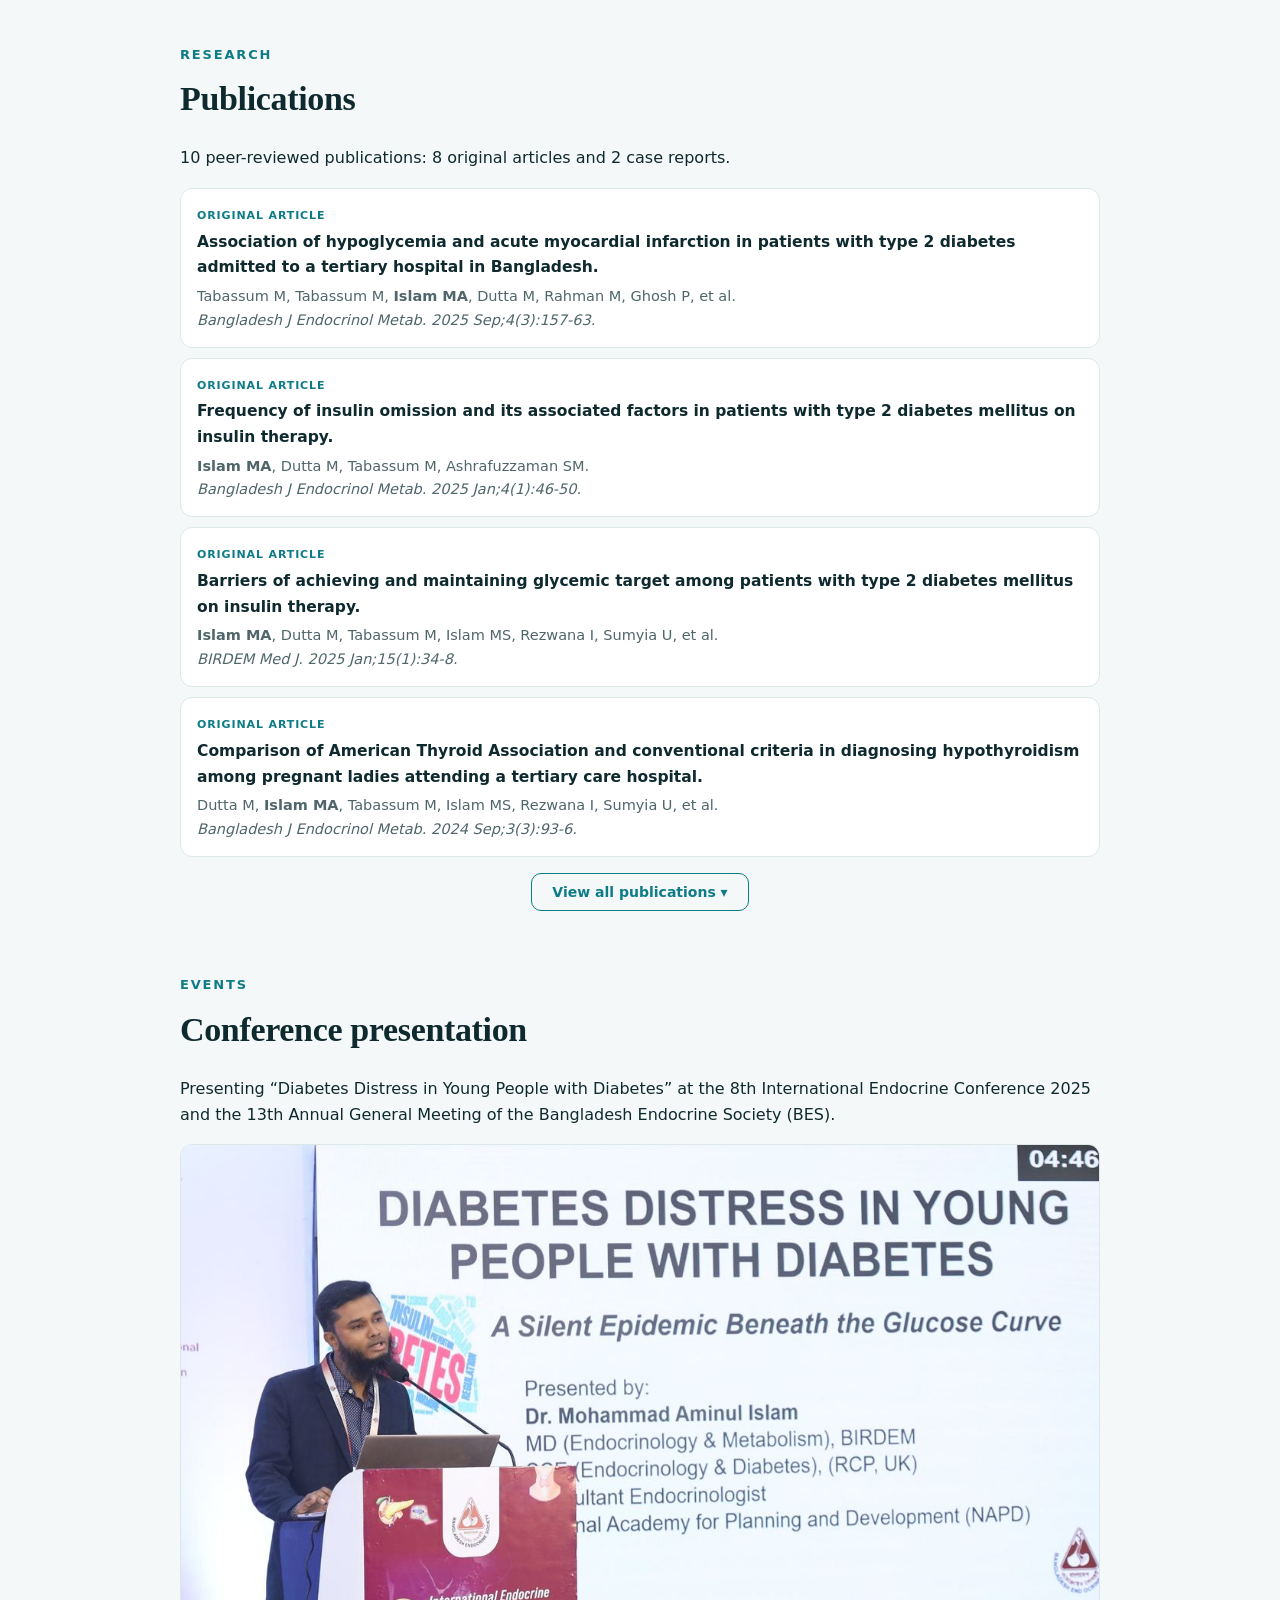
==== commit 1679f806: "Add files via upload" ====
--- a/index.html
+++ b/index.html
@@ -1,4 +1,5 @@
 <!DOCTYPE html>
+
 <html lang="en"><head><meta charset="utf-8"/><meta content="width=device-width, initial-scale=1, viewport-fit=cover" name="viewport"/>
 <title>Dr. Mohammad Aminul Islam | Endocrinologist in Dhaka &amp; Chattogram</title>
 <meta content="Dr. Mohammad Aminul Islam is an endocrinologist in Dhaka and Chattogram treating diabetes, thyroid, PCOS, bone, adrenal and pituitary conditions. MD (BIRDEM), MRCP-SCE (UK). Book in-person or online." name="description"/>
@@ -15,8 +16,8 @@
 <meta content="summary" name="twitter:card"/>
 <meta content="Dr. Mohammad Aminul Islam | Endocrinologist in Dhaka &amp; Chattogram" name="twitter:title"/>
 <meta content="Dr. Mohammad Aminul Islam is an endocrinologist in Dhaka and Chattogram treating diabetes, thyroid, PCOS, bone, adrenal and pituitary conditions. MD (BIRDEM), MRCP-SCE (UK). Book in-person or online." name="twitter:description"/>
-<script type="application/ld+json">{"@context":"https://schema.org","@type":"Physician","name":"Dr. Mohammad Aminul Islam","medicalSpecialty":"Endocrinology","telephone":["+8809666642273","+8801761901900"],"address":[{"@type":"PostalAddress","streetAddress":"Room 804, 220/A, Begum Rokeya Swarani, Shewrapara","addressLocality":"Dhaka","postalCode":"1207","addressCountry":"BD"},{"@type":"PostalAddress","streetAddress":"Room 404, Epic Centre, 19 K.B. Fazlul Kader Road, Panchlaish","addressLocality":"Chattogram","addressCountry":"BD"}],"sameAs":["https://www.facebook.com/share/16Ec8BLWMN2/","https://www.linkedin.com/in/mohammad-aminul-islam-686091294","https://share.google/inh2LFFBDtszWjzEe"],"url":"https://draminulislam.com"}</script>
-<script type="application/ld+json">{"@context": "https://schema.org", "@type": "FAQPage", "mainEntity": [{"@type": "Question", "name": "When should I see an endocrinologist?", "acceptedAnswer": {"@type": "Answer", "text": "If you have persistent high or low blood sugar, abnormal thyroid tests, unexplained weight change, irregular periods, or a hormone-related concern your doctor has flagged, a specialist assessment can help."}}, {"@type": "Question", "name": "What reports should I bring?", "acceptedAnswer": {"@type": "Answer", "text": "Bring your previous prescriptions, recent lab reports, any imaging, and a list of your current medications."}}, {"@type": "Question", "name": "Do I need to fast before the consultation?", "acceptedAnswer": {"@type": "Answer", "text": "Not usually for the consultation itself, but if blood tests are planned the same day, fasting may be needed \u2014 ask when you book."}}, {"@type": "Question", "name": "Can I consult online?", "acceptedAnswer": {"@type": "Answer", "text": "Yes, through Doctime or Shukhee. Online visits work well for follow-ups and reviewing reports, though some conditions need an in-person exam."}}, {"@type": "Question", "name": "Where does Dr. Aminul see patients?", "acceptedAnswer": {"@type": "Answer", "text": "Dhaka, Chattogram, and Patiya \u2014 see the Chambers section above for exact days and times."}}, {"@type": "Question", "name": "How do I book an appointment?", "acceptedAnswer": {"@type": "Answer", "text": "Call or WhatsApp the chamber directly, or book online through Doctime or Shukhee."}}, {"@type": "Question", "name": "Is WhatsApp used for emergencies?", "acceptedAnswer": {"@type": "Answer", "text": "No. WhatsApp is available for appointment-related communication and follow-up queries only. For emergencies, please go to the nearest emergency facility."}}]}</script>
+<script type="application/ld+json">{"@context": "https://schema.org", "@type": "Physician", "name": "Dr. Mohammad Aminul Islam", "medicalSpecialty": "Endocrinology", "telephone": ["+8809666642273", "+8801761901900", "+8801335083990"], "address": [{"@type": "PostalAddress", "streetAddress": "Room 804, 220/A, Begum Rokeya Swarani, Shewrapara", "addressLocality": "Dhaka", "postalCode": "1207", "addressCountry": "BD"}, {"@type": "PostalAddress", "streetAddress": "Room 404, Epic Centre, 19 K.B. Fazlul Kader Road, Panchlaish", "addressLocality": "Chattogram", "addressCountry": "BD"}, {"@type": "PostalAddress", "streetAddress": "840 Kazipara, Begum Rokeya Shoroni, Mirpur", "addressLocality": "Dhaka", "postalCode": "1216", "addressCountry": "BD"}], "sameAs": ["https://www.facebook.com/share/16Ec8BLWMN2/", "https://www.linkedin.com/in/mohammad-aminul-islam-686091294", "https://share.google/inh2LFFBDtszWjzEe"], "url": "https://draminulislam.com"}</script>
+<script type="application/ld+json">{"@context": "https://schema.org", "@type": "FAQPage", "mainEntity": [{"@type": "Question", "name": "When should I see an endocrinologist?", "acceptedAnswer": {"@type": "Answer", "text": "If you have persistent high or low blood sugar, abnormal thyroid tests, unexplained weight change, irregular periods, or a hormone-related concern your doctor has flagged, a specialist assessment can help."}}, {"@type": "Question", "name": "What reports should I bring?", "acceptedAnswer": {"@type": "Answer", "text": "Bring your previous prescriptions, recent lab reports, any imaging, and a list of your current medications."}}, {"@type": "Question", "name": "Do I need to fast before the consultation?", "acceptedAnswer": {"@type": "Answer", "text": "Not usually for the consultation itself, but if blood tests are planned the same day, fasting may be needed — ask when you book."}}, {"@type": "Question", "name": "Can I consult online?", "acceptedAnswer": {"@type": "Answer", "text": "Yes, through Doctime or Shukhee. Online visits work well for follow-ups and reviewing reports, though some conditions need an in-person exam."}}, {"@type": "Question", "name": "Where does Dr. Aminul see patients?", "acceptedAnswer": {"@type": "Answer", "text": "In Dhaka at Omnicare Diagnostic, Shewrapara (Sunday–Thursday, 7–9 PM) and BRAC Chamber, 840 Kazipara, Mirpur (Sunday–Thursday, 6–7 PM); in Chattogram at Epic Healthcare (Friday, 8–11 AM) and Patiya General Hospital and Diagnostic (Friday–Saturday, 2–10 PM). Please confirm the schedule before visiting."}}, {"@type": "Question", "name": "How do I book an appointment?", "acceptedAnswer": {"@type": "Answer", "text": "Call or WhatsApp the chamber directly, or book online through Doctime or Shukhee."}}, {"@type": "Question", "name": "Is WhatsApp used for emergencies?", "acceptedAnswer": {"@type": "Answer", "text": "No. WhatsApp is available for appointment-related communication and follow-up queries only. For emergencies, please go to the nearest emergency facility."}}]}</script>
 <link href="favicon.svg" rel="icon" type="image/svg+xml"/><link href="favicon-32.png" rel="icon" sizes="32x32"/><link href="favicon-180.png" rel="apple-touch-icon"/><style>
 :root{--bg:#f4f8f8;--card:#fff;--ink:#0f2a2f;--mute:#50666a;--acc:#0e7c86;--gold:#c8a04a;--line:#dce7e7;--sh:0 6px 24px rgba(10,46,54,.08);--navbg:rgba(244,248,248,.88);box-sizing:border-box;padding-top:env(safe-area-inset-top,0px);padding-bottom:env(safe-area-inset-bottom,0px)}
 @media (prefers-color-scheme:dark){:root:not([data-theme="light"]){--bg:#0a1416;--card:#122225;--ink:#e8f2f2;--mute:#9db6b8;--acc:#3cc7d0;--gold:#e0b95f;--line:#22393c;--sh:none;--navbg:rgba(10,20,22,.88)}}
@@ -71,7 +72,7 @@
 details{background:var(--card);border:1px solid var(--line);border-radius:12px;padding:14px 16px;margin-bottom:10px}summary{cursor:pointer;font-weight:600}details p{color:var(--mute);margin:8px 0 0}
 .ref{background:var(--card);border:1px solid var(--line);border-left:4px solid var(--acc);border-radius:12px;padding:18px}
 footer{margin-top:56px;background:#082830;color:#a9c8ca;font-size:13px;padding:28px 0 36px}footer a{color:#e0b95f}footer b{color:#fff}
-html[lang=bn] .en{display:none}html:not([lang=bn]) .bn{display:none}.bn{letter-spacing:0;text-transform:none;font-family:"Noto Sans Bengali","Kalpurush","Siyam Rupali",system-ui,sans-serif;font-style:normal}.lt{background:transparent;border:1.5px solid var(--acc);color:var(--acc);border-radius:8px;padding:6px 12px;font:600 14px system-ui,sans-serif;cursor:pointer}</style></head><body>
+html[lang=bn] .en{display:none}html:not([lang=bn]) .bn{display:none}.bn{letter-spacing:0;text-transform:none;font-family:"Noto Sans Bengali","Kalpurush","Siyam Rupali",system-ui,sans-serif;font-style:normal}.lt{background:transparent;border:1.5px solid var(--acc);color:var(--acc);border-radius:8px;padding:6px 12px;font:600 14px system-ui,sans-serif;cursor:pointer}</style><meta content="https://draminulislam.com/" property="og:url"/><meta content="https://draminulislam.com/social-preview.png" property="og:image"/><meta content="1200" property="og:image:width"/><meta content="630" property="og:image:height"/></head><body>
 <header class="top"><div class="w"><span class="brand">🩺 Dr. Aminul</span><nav><button class="lt" id="lt" type="button">বাংলা</button><a href="#about"><span class="en">About</span><span class="bn">আমার সম্পর্কে</span></a><a href="#care">Conditions</a><a href="#book"><span class="en">Chambers</span><span class="bn">চেম্বার</span></a><a href="#learn"><span class="en">Learn</span><span class="bn">জানুন</span></a><a href="#faq">FAQ</a><a href="#research"><span class="en">Research</span><span class="bn">গবেষণা</span></a><a href="#reviews"><span class="en">Reviews</span><span class="bn">রিভিউ</span></a><a class="bk" href="#book"><span class="en">Appointment</span><span class="bn">অ্যাপয়েন্টমেন্ট</span></a></nav></div></header>
 <div class="hero"><div class="w"><div><span class="eyebrow"><span class="en">Endocrinologist · Diabetes, Thyroid &amp; Hormone Specialist</span><span class="bn">এন্ডোক্রাইনোলজিস্ট · ডায়াবেটিস, থাইরয়েড ও হরমোন বিশেষজ্ঞ</span></span><h1><span class="en">Dr. Mohammad Aminul Islam</span><span class="bn">ডা. মোহাম্মদ আমিনুল ইসলাম</span></h1>
 <div class="chips"><span class="chip">MBBS</span><span class="chip">BCS (Health)</span><span class="chip">MD (Endocrinology &amp; Metabolism)</span><span class="chip">MRCP-SCE (UK)</span><span class="chip">BMDC A68623</span><span class="chip"><span class="en">★ 5.0 on Google</span><span class="bn">★ গুগলে ৫.০</span></span></div>
@@ -86,12 +87,11 @@
 <p style="font-size:14px;color:var(--mute)"><span class="en">Philosophy: diagnose properly before treatment.</span><span class="bn">দর্শন: চিকিৎসার আগে সঠিক নির্ণয়।</span></p></section>
 </section>
 <section class="reveal" id="care">
-<span class="lab" style="display:block;margin-top:26px"><span class="en">Expertise</span><span class="bn">বিশেষজ্ঞতা</span></span><h2><span class="en">Areas of Expertise</span><span class="bn">বিশেষজ্ঞতার ক্ষেত্র</span></h2><p class="expertise-intro"><span class="en">Explore common endocrine conditions, their symptoms and how they are assessed and treated.</span><span class="bn">হরমোন ও মেটাবলিজম-সম্পর্কিত রোগ, লক্ষণ, রোগ নির্ণয় ও চিকিৎসা সম্পর্কে সহজ ভাষায় জানুন।</span></p><div class="grid expertise-grid"><article class="card cd expertise-card" id="cond-diabetes"><img alt="Diabetes and blood glucose medical illustration" decoding="async" height="220" loading="lazy" src="assets/expertise-diabetes.svg" width="320"/><h3><span class="en">Diabetes &amp; Complication Management</span><span class="bn">ডায়াবেটিস ও এর জটিলতার চিকিৎসা</span></h3><p><span class="en">Type 1 and type 2 diabetes, gestational diabetes, insulin treatment, hypoglycaemia, and complications affecting the eyes, kidneys, nerves, heart and feet.</span><span class="bn">টাইপ ১ ও টাইপ ২ ডায়াবেটিস, গর্ভকালীন ডায়াবেটিস, ইনসুলিন চিকিৎসা, রক্তে শর্করা কমে যাওয়া এবং চোখ, কিডনি, স্নায়ু, হৃদ্‌যন্ত্র ও পায়ের জটিলতা।</span></p><a class="expertise-link" href="diabetes.html"><span class="en">Explore this topic →</span><span class="bn">বিস্তারিত জানুন →</span></a></article><article class="card cd expertise-card" id="cond-thyroid"><img alt="Thyroid gland medical illustration" decoding="async" height="220" loading="lazy" src="assets/expertise-thyroid.svg" width="320"/><h3><span class="en">Thyroid Disorders</span><span class="bn">থাইরয়েড গ্রন্থির রোগ</span></h3><p><span class="en">Hypothyroidism, hyperthyroidism, thyroiditis, Graves’ disease, thyroid nodules and goitre, thyroid cancer follow-up, and thyroid problems during pregnancy.</span><span class="bn">হাইপোথাইরয়েডিজম, হাইপারথাইরয়েডিজম, থাইরয়েডাইটিস, গ্রেভস ডিজিজ, থাইরয়েড নডিউল ও গলগণ্ড, থাইরয়েড ক্যানসারের পরবর্তী ফলোআপ এবং গর্ভাবস্থায় থাইরয়েডের সমস্যা।</span></p><a class="expertise-link" href="thyroid.html"><span class="en">Explore this topic →</span><span class="bn">বিস্তারিত জানুন →</span></a></article><article class="card cd expertise-card" id="cond-pcos"><img alt="Ovarian and PCOS medical illustration" decoding="async" height="220" loading="lazy" src="assets/expertise-pcos.svg" width="320"/><h3><span class="en">PCOS, Women’s Hormones &amp; Fertility</span><span class="bn">পিসিওএস, নারীদের হরমোন ও প্রজনন স্বাস্থ্য</span></h3><p><span class="en">PCOS, irregular or absent periods, excess facial or body hair, acne, ovulation problems, raised prolactin and selected hormone-related fertility concerns. Assessment is based on symptoms and appropriate tests, not routine insulin or HOMA-IR testing.</span><span class="bn">পিসিওএস, অনিয়মিত বা বন্ধ মাসিক, মুখে ও শরীরে অতিরিক্ত লোম, ব্রণ, ডিম্বস্ফোটনের সমস্যা, প্রোল্যাকটিন বৃদ্ধি এবং হরমোনজনিত কিছু প্রজনন সমস্যা। রোগের লক্ষণ ও প্রয়োজনীয় পরীক্ষার ভিত্তিতে মূল্যায়ন করা হয়; ইনসুলিন বা HOMA-IR রুটিন পরীক্ষা নয়।</span></p><a class="expertise-link" href="pcos.html"><span class="en">Explore this topic →</span><span class="bn">বিস্তারিত জানুন →</span></a></article><article class="card cd expertise-card" id="cond-obesity"><img alt="Metabolic health medical illustration" decoding="async" height="220" loading="lazy" src="assets/expertise-obesity.svg" width="320"/><h3><span class="en">Obesity, Fatty Liver &amp; Metabolic Health</span><span class="bn">স্থূলতা, ফ্যাটি লিভার ও মেটাবলিক স্বাস্থ্য</span></h3><p><span class="en">Evidence-based weight management, metabolic syndrome, MASLD (fatty liver), cholesterol disorders and assessment of possible hormonal contributors to weight change.</span><span class="bn">প্রমাণভিত্তিক ওজন নিয়ন্ত্রণ, মেটাবলিক সিনড্রোম, MASLD বা ফ্যাটি লিভার, কোলেস্টেরলের সমস্যা এবং ওজন পরিবর্তনের সম্ভাব্য হরমোনজনিত কারণের মূল্যায়ন।</span></p><a class="expertise-link" href="obesity.html"><span class="en">Explore this topic →</span><span class="bn">বিস্তারিত জানুন →</span></a></article><article class="card cd expertise-card" id="cond-mens"><img alt="Men’s hormonal health medical illustration" decoding="async" height="220" loading="lazy" src="assets/expertise-mens.svg" width="320"/><h3><span class="en">Men’s Hormonal &amp; Sexual Health</span><span class="bn">পুরুষদের হরমোন ও যৌন স্বাস্থ্য</span></h3><p><span class="en">Testosterone deficiency, reduced sexual desire, erectile dysfunction, premature ejaculation, gynecomastia, raised prolactin and selected male fertility concerns. Sexual symptoms may have hormonal and non-hormonal causes.</span><span class="bn">টেস্টোস্টেরনের ঘাটতি, যৌন আগ্রহ কমে যাওয়া, ইরেকটাইল ডিসফাংশন বা উত্থানজনিত সমস্যা, দ্রুত বীর্যপাত, গাইনেকোমাস্টিয়া, প্রোল্যাকটিন বৃদ্ধি এবং পুরুষের প্রজনন সমস্যা। যৌন সমস্যার হরমোনজনিত ও অন্যান্য কারণ থাকতে পারে।</span></p><a class="expertise-link" href="mens.html"><span class="en">Explore this topic →</span><span class="bn">বিস্তারিত জানুন →</span></a></article><article class="card cd expertise-card" id="cond-bone"><img alt="Bone and osteoporosis medical illustration" decoding="async" height="220" loading="lazy" src="assets/expertise-bone.svg" width="320"/><h3><span class="en">Osteoporosis, Bone &amp; Calcium Disorders</span><span class="bn">অস্টিওপরোসিস, হাড় ও ক্যালসিয়ামজনিত রোগ</span></h3><p><span class="en">Osteoporosis, fragility-fracture risk, osteomalacia, vitamin D and calcium disorders, parathyroid disorders and evaluation of abnormal bone metabolism.</span><span class="bn">অস্টিওপরোসিস, সামান্য আঘাতে হাড় ভাঙার ঝুঁকি, অস্টিওম্যালেশিয়া, ভিটামিন ডি ও ক্যালসিয়ামের সমস্যা, প্যারাথাইরয়েডের রোগ এবং হাড়ের বিপাকজনিত সমস্যার মূল্যায়ন।</span></p><a class="expertise-link" href="bone.html"><span class="en">Explore this topic →</span><span class="bn">বিস্তারিত জানুন →</span></a></article><article class="card cd expertise-card" id="cond-adrenal"><img alt="Pituitary and adrenal glands medical illustration" decoding="async" height="220" loading="lazy" src="assets/expertise-adrenal.svg" width="320"/><h3><span class="en">Pituitary &amp; Adrenal Disorders</span><span class="bn">পিটুইটারি ও অ্যাড্রিনাল গ্রন্থির রোগ</span></h3><p><span class="en">Pituitary adenomas, prolactin disorders, acromegaly, Cushing syndrome, adrenal insufficiency, Addison’s disease, primary aldosteronism and other adrenal hormone disorders.</span><span class="bn">পিটুইটারি অ্যাডেনোমা, প্রোল্যাকটিনের সমস্যা, অ্যাক্রোমেগালি, কুশিং সিনড্রোম, অ্যাড্রিনাল ইনসাফিসিয়েন্সি, অ্যাডিসন রোগ, প্রাইমারি অ্যালডোস্টেরনিজম এবং অ্যাড্রিনাল হরমোনের অন্যান্য সমস্যা।</span></p><a class="expertise-link" href="adrenal.html"><span class="en">Explore this topic →</span><span class="bn">বিস্তারিত জানুন →</span></a></article><article class="card cd expertise-card" id="cond-growth"><img alt="Child growth and puberty medical illustration" decoding="async" height="220" loading="lazy" src="assets/expertise-growth.svg" width="320"/><h3><span class="en">Growth, Height &amp; Puberty Disorders</span><span class="bn">শিশু-কিশোরদের বৃদ্ধি, উচ্চতা ও বয়ঃসন্ধির সমস্যা</span></h3><p><span class="en">Assessment of poor growth, short stature, growth hormone disorders, early or delayed puberty and other endocrine conditions affecting children and adolescents.</span><span class="bn">শিশুর বৃদ্ধি ব্যাহত হওয়া, উচ্চতা কম হওয়া, গ্রোথ হরমোনের সমস্যা, অকাল বা বিলম্বিত বয়ঃসন্ধি এবং শিশু-কিশোরদের অন্যান্য হরমোনজনিত সমস্যার মূল্যায়ন।</span></p><a class="expertise-link" href="growth.html"><span class="en">Explore this topic →</span><span class="bn">বিস্তারিত জানুন →</span></a></article><article class="card cd expertise-card" id="cond-menopause"><img alt="Menopause and women’s health medical illustration" decoding="async" height="220" loading="lazy" src="assets/expertise-menopause.svg" width="320"/><h3><span class="en">Menopause &amp; Midlife Women’s Health</span><span class="bn">মাসিক স্থায়ীভাবে বন্ধ হওয়া ও মধ্যবয়সী নারীদের স্বাস্থ্য</span></h3><p><span class="en">Menopause, premature ovarian insufficiency, hot flushes, sleep and mood symptoms, bone health, metabolic changes and discussion of the benefits and risks of menopausal hormone therapy.</span><span class="bn">মেনোপজ, অকাল ডিম্বাশয় অকার্যকারিতা, হট ফ্ল্যাশ, ঘুম ও মেজাজের সমস্যা, হাড়ের স্বাস্থ্য, বিপাকীয় পরিবর্তন এবং মেনোপজ হরমোন থেরাপির উপকারিতা ও ঝুঁকি নিয়ে পরামর্শ।</span></p><a class="expertise-link" href="menopause.html"><span class="en">Explore this topic →</span><span class="bn">বিস্তারিত জানুন →</span></a></article></div></section>
-
-<section class="reveal trust-section" id="trust"><div class="section-heading"><p class="eyebrow"><span class="en">Care that puts patients first</span><span class="bn">রোগীকেন্দ্রিক যত্ন</span></p><h2><span class="en">Why patients trust Dr. Aminul</span><span class="bn">রোগীরা কেন ডা. আমিনুলের ওপর আস্থা রাখেন</span></h2><p><span class="en">Good endocrine care begins with listening, careful assessment and a treatment plan designed for the individual.</span><span class="bn">ভালো ডায়াবেটিস ও হরমোন চিকিৎসার শুরু মনোযোগ দিয়ে রোগীর কথা শোনা, যথাযথ মূল্যায়ন এবং ব্যক্তিভিত্তিক চিকিৎসা পরিকল্পনার মাধ্যমে।</span></p></div><div class="trust-grid"><article class="trust-card"><span class="trust-number">01</span><h3><span class="en">Thorough assessment</span><span class="bn">সময় নিয়ে বিস্তারিত মূল্যায়ন</span></h3><p><span class="en">Time to understand symptoms, medical history, other illnesses, medicines and previous reports, with an appropriate examination.</span><span class="bn">রোগীর উপসর্গ, পূর্বের অসুখ, অন্যান্য রোগ, চলমান ওষুধ ও রিপোর্ট বিস্তারিত পর্যালোচনা এবং প্রয়োজনীয় শারীরিক পরীক্ষা।</span></p></article><article class="trust-card"><span class="trust-number">02</span><h3><span class="en">Diagnosis before treatment</span><span class="bn">সঠিক রোগ নির্ণয়ের ভিত্তিতে চিকিৎসা</span></h3><p><span class="en">Tests are chosen when clinically indicated, and interpreted together with the clinical findings.</span><span class="bn">প্রয়োজন অনুযায়ী পরীক্ষা নির্বাচন এবং উপসর্গ ও শারীরিক পরীক্ষার সঙ্গে মিলিয়ে ফলাফল মূল্যায়ন।</span></p></article><article class="trust-card"><span class="trust-number">03</span><h3><span class="en">Clear explanations</span><span class="bn">রোগ ও চিকিৎসা সহজভাবে ব্যাখ্যা</span></h3><p><span class="en">Understand the diagnosis, recommended tests and medicines, benefits, risks and follow-up plan.</span><span class="bn">রোগের কারণ, পরীক্ষা ও ওষুধের প্রয়োজনীয়তা, উপকারিতা, সম্ভাব্য ঝুঁকি এবং ফলোআপের পরিকল্পনা সহজ ভাষায় ব্যাখ্যা।</span></p></article><article class="trust-card"><span class="trust-number">04</span><h3><span class="en">Whole-person risk assessment</span><span class="bn">সামগ্রিক স্বাস্থ্যঝুঁকি মূল্যায়ন</span></h3><p><span class="en">Assessment can include blood pressure, cholesterol, heart, kidney, liver, eye and foot health when relevant.</span><span class="bn">প্রয়োজন অনুযায়ী রক্তচাপ, কোলেস্টেরল, হৃদ্‌যন্ত্র, কিডনি, লিভার, চোখ ও পায়ের স্বাস্থ্য মূল্যায়ন।</span></p></article><article class="trust-card"><span class="trust-number">05</span><h3><span class="en">Practical individual plans</span><span class="bn">রোগীভেদে বাস্তবসম্মত চিকিৎসা পরিকল্পনা</span></h3><p><span class="en">Treatment and lifestyle advice are tailored to the condition, daily routine, resources and goals.</span><span class="bn">রোগের ধরন, দৈনন্দিন জীবন, সামর্থ্য ও চিকিৎসার লক্ষ্য অনুযায়ী ওষুধ এবং জীবনযাপনের পরামর্শ।</span></p></article><article class="trust-card"><span class="trust-number">06</span><h3><span class="en">Continuity of care</span><span class="bn">নিয়মিত ফলোআপ ও দীর্ঘমেয়াদি যত্ন</span></h3><p><span class="en">Follow-up helps assess progress, treatment response, side effects and changing needs.</span><span class="bn">নিয়মিত ফলোআপে চিকিৎসার ফলাফল, পার্শ্বপ্রতিক্রিয়া এবং সময়ের সঙ্গে পরিবর্তিত স্বাস্থ্যগত চাহিদা মূল্যায়ন।</span></p></article></div></section>
-
-<section class="reveal" id="book"><span class="lab"><span class="en">Appointments</span><span class="bn">অ্যাপয়েন্টমেন্ট</span></span><h2><span class="en">Chambers</span><span class="bn">চেম্বার</span></h2><div class="grid"><div class="card ch"><span class="tag"><span class="en">Dhaka</span><span class="bn">ঢাকা</span></span><h3>Omnicare Diagnostic Limited</h3><p>📍 Room - 804, 220/A, Begum Rokeya Swarani, Shewrapara (near Shewrapara Metro station), Dhaka 1207</p><p>🕒 <span class="en">Sun – Thu, 7–9 PM</span><span class="bn">রবি – বৃহস্পতি, সন্ধ্যা ৭–৯টা</span></p><div class="calls"><a class="call" href="tel:+8809666642273">📞 09666642273</a><a class="call" href="tel:+8801761901900">📞 01761901900</a><a class="call" href="https://wa.me/8801871550536">💬 WhatsApp</a><a class="call" href="https://maps.app.goo.gl/3rnXfdzpfa1wr9QW8">🗺️ <span class="en">Directions</span><span class="bn">দিকনির্দেশ</span></a><a class="call" href="https://omnicarebd.com/doctors/dr-mohammad-aminul-islam">🌐 Omnicare page</a></div></div><div class="card ch"><span class="tag"><span class="en">Chattogram</span><span class="bn">চট্টগ্রাম</span></span><h3>Epic Healthcare Limited</h3><p>📍 Room - 404, Epic Centre, 19, K.B. Fazlul Kader Road, Panchlaish, Chattogram (in front of Chattogram Medical College)</p><p>🕒 <span class="en">Friday, 8–11 AM</span><span class="bn">শুক্রবার, সকাল ৮–১১টা</span></p><div class="calls"><a class="call" href="tel:+8801635183389">📞 01635183389</a><a class="call" href="tel:+8801847005346">📞 01847005346</a><a class="call" href="https://wa.me/8801871550536">💬 WhatsApp</a><a class="call" href="https://maps.app.goo.gl/MYxQtJg4tuNJkc8X6">🗺️ <span class="en">Directions</span><span class="bn">দিকনির্দেশ</span></a><a class="call" href="https://www.epichcl.com/doctors/dr-mohammad-aminul-islam">🌐 Epic page</a></div></div><div class="card ch"><span class="tag"><span class="en">Patiya</span><span class="bn">পটিয়া</span></span><h3>Patiya General Hospital and Diagnostic</h3><p>📍 Rafa Plaza, Hospital Road, Patiya, Chattogram</p><p>🕒 <span class="en">Fri &amp; Sat, 2–10 PM</span><span class="bn">শুক্র ও শনি, দুপুর ২–রাত ১০টা</span></p><div class="calls"><a class="call" href="tel:+8801889302691">📞 01889302691</a><a class="call" href="tel:+8801886900052">📞 01886900052</a><a class="call" href="https://wa.me/8801871550536">💬 WhatsApp</a><a class="call" href="https://maps.app.goo.gl/xMk2jbu3uLonwim27">🗺️ <span class="en">Directions</span><span class="bn">দিকনির্দেশ</span></a></div></div></div>
-<div class="online"><h3><span class="en">Online consultation</span><span class="bn">অনলাইন পরামর্শ</span></h3><p><span class="en">Consult from home. Book through Doctime (ID: DT9076) or Shukhee, or message on WhatsApp.</span><span class="bn">ঘরে বসেই পরামর্শ নিন। Doctime (আইডি: DT9076) বা Shukhee-তে বুক করুন, অথবা হোয়াটসঅ্যাপে মেসেজ দিন।</span></p><a class="btn" href="https://doctime.com.bd/doctors/dr-mohammad-aminul-islam-9862588"><span class="en">Book on Doctime</span><span class="bn">Doctime-এ বুক করুন</span></a><a class="btn alt" href="https://www.shukhee.com/en/specialist-consultation/doctor/465"><span class="en">Book on Shukhee</span><span class="bn">Shukhee-তে বুক করুন</span></a><a class="btn alt" href="https://wa.me/8801871550536"><span class="en">WhatsApp</span><span class="bn">হোয়াটসঅ্যাপ</span></a></div><section class="reveal" id="faq"><span class="lab"><span class="en">FAQ</span><span class="bn">সাধারণ প্রশ্ন</span></span><h2><span class="en">Frequently asked questions</span><span class="bn">প্রায়শই জিজ্ঞাসিত প্রশ্ন</span></h2><details><summary><span class="en">When should I see an endocrinologist?</span><span class="bn">কখন একজন এন্ডোক্রাইনোলজিস্টের কাছে যাবেন?</span></summary><p><span class="en">If you have persistent high or low blood sugar, abnormal thyroid tests, unexplained weight change, irregular periods, or a hormone-related concern your doctor has flagged, a specialist assessment can help.</span><span class="bn">রক্তে শর্করার মাত্রা বারবার বেশি বা কম থাকলে, থাইরয়েড পরীক্ষা অস্বাভাবিক হলে, অকারণে ওজন পরিবর্তন হলে, মাসিক অনিয়মিত হলে, বা চিকিৎসক হরমোনজনিত সমস্যার আশঙ্কা করলে বিশেষজ্ঞ মূল্যায়ন সহায়ক হতে পারে।</span></p></details><details><summary><span class="en">What reports should I bring?</span><span class="bn">কী কী রিপোর্ট সঙ্গে আনবেন?</span></summary><p><span class="en">Bring your previous prescriptions, recent lab reports, any imaging, and a list of your current medications.</span><span class="bn">পূর্বের প্রেসক্রিপশন, সাম্প্রতিক ল্যাব রিপোর্ট, কোনো ইমেজিং থাকলে তা, এবং বর্তমান ওষুধের তালিকা সঙ্গে আনুন।</span></p></details><details><summary><span class="en">Do I need to fast before the consultation?</span><span class="bn">পরামর্শের আগে কি খালি পেটে থাকতে হবে?</span></summary><p><span class="en">Not usually for the consultation itself, but if blood tests are planned the same day, fasting may be needed — ask when you book.</span><span class="bn">পরামর্শের জন্য সাধারণত প্রয়োজন হয় না, তবে একই দিনে রক্ত পরীক্ষা করাতে চাইলে খালি পেটে থাকা লাগতে পারে — বুক করার সময় জেনে নিন।</span></p></details><details><summary><span class="en">Can I consult online?</span><span class="bn">আমি কি অনলাইনে পরামর্শ নিতে পারি?</span></summary><p><span class="en">Yes, through Doctime or Shukhee. Online visits work well for follow-ups and reviewing reports, though some conditions need an in-person exam.</span><span class="bn">হ্যাঁ, Doctime বা Shukhee-এর মাধ্যমে। ফলো-আপ ও রিপোর্ট পর্যালোচনার জন্য অনলাইন ভিজিট ভালো কাজ করে, তবে কিছু ক্ষেত্রে সরাসরি পরীক্ষার প্রয়োজন হতে পারে।</span></p></details><details><summary><span class="en">Where does Dr. Aminul see patients?</span><span class="bn">ডা. আমিনুল কোথায় রোগী দেখেন?</span></summary><p><span class="en">Dhaka, Chattogram, and Patiya — see the Chambers section above for exact days and times.</span><span class="bn">ঢাকা, চট্টগ্রাম ও পটিয়ায় — সঠিক দিন ও সময়ের জন্য উপরের চেম্বার অংশ দেখুন।</span></p></details><details><summary><span class="en">How do I book an appointment?</span><span class="bn">কীভাবে অ্যাপয়েন্টমেন্ট বুক করবেন?</span></summary><p><span class="en">Call or WhatsApp the chamber directly, or book online through Doctime or Shukhee.</span><span class="bn">সরাসরি চেম্বারে কল বা হোয়াটসঅ্যাপ করুন, অথবা Doctime বা Shukhee-এর মাধ্যমে অনলাইনে বুক করুন।</span></p></details><details><summary><span class="en">Is WhatsApp used for emergencies?</span><span class="bn">জরুরি প্রয়োজনে কি হোয়াটসঅ্যাপ ব্যবহার করা যাবে?</span></summary><p><span class="en">No. WhatsApp is available for appointment-related communication and follow-up queries only. For emergencies, please go to the nearest emergency facility.</span><span class="bn">না। হোয়াটসঅ্যাপ শুধু অ্যাপয়েন্টমেন্ট সংক্রান্ত যোগাযোগ ও ফলো-আপ প্রশ্নের জন্য। জরুরি প্রয়োজনে নিকটস্থ জরুরি বিভাগে যান।</span></p></details></section>
+<span class="lab" style="display:block;margin-top:26px"><span class="en">Expertise</span><span class="bn">বিশেষজ্ঞতা</span></span><h2><span class="en">Areas of Expertise</span><span class="bn">বিশেষজ্ঞতার ক্ষেত্র</span></h2><p class="expertise-intro"><span class="en">Explore the conditions I assess, what symptoms may mean, and how a tailored care plan is developed. Each topic links to a patient-friendly guide.</span><span class="bn">কোন কোন রোগের চিকিৎসা করা হয়, কী কী লক্ষণ দেখা দিতে পারে এবং কীভাবে ব্যক্তিভিত্তিক চিকিৎসা পরিকল্পনা তৈরি হয় তা জানুন। প্রতিটি বিষয়ের বিস্তারিত রোগীবান্ধব গাইড রয়েছে।</span></p><div class="grid expertise-grid"><article class="card cd expertise-card" id="cond-diabetes"><img alt="Diabetes and blood glucose medical illustration" decoding="async" height="220" loading="lazy" src="assets/expertise-diabetes.svg" width="320"/><h3><span class="en">Diabetes, Insulin &amp; Long-term Complication Prevention</span><span class="bn">ডায়াবেটিস, ইনসুলিন ও দীর্ঘমেয়াদি জটিলতা প্রতিরোধ</span></h3><p><span class="en">Individualised care for type 1, type 2 and gestational diabetes, glucose monitoring, insulin use, hypoglycaemia and heart, kidney, eye, nerve and foot protection.</span><span class="bn">টাইপ ১, টাইপ ২ ও গর্ভকালীন ডায়াবেটিস; গ্লুকোজ পর্যবেক্ষণ, ইনসুলিন, সুগার কমে যাওয়া এবং হার্ট, কিডনি, চোখ, স্নায়ু ও পায়ের জটিলতা প্রতিরোধে ব্যক্তিভিত্তিক চিকিৎসা।</span></p><a class="expertise-link" href="diabetes.html"><span class="en">Explore this topic →</span><span class="bn">বিস্তারিত জানুন →</span></a></article><article class="card cd expertise-card" id="cond-thyroid"><img alt="Thyroid gland medical illustration" decoding="async" height="220" loading="lazy" src="assets/expertise-thyroid.svg" width="320"/><h3><span class="en">Thyroid Disorders &amp; Thyroid Care in Pregnancy</span><span class="bn">থাইরয়েডের রোগ ও গর্ভাবস্থায় থাইরয়েড চিকিৎসা</span></h3><p><span class="en">Assessment and treatment of hypothyroidism, hyperthyroidism, thyroid nodules, goitre and thyroid problems before and during pregnancy.</span><span class="bn">হাইপোথাইরয়েডিজম, হাইপারথাইরয়েডিজম, থাইরয়েড নডিউল, গলগণ্ড এবং গর্ভধারণের আগে ও গর্ভাবস্থায় থাইরয়েড সমস্যার মূল্যায়ন ও চিকিৎসা।</span></p><a class="expertise-link" href="thyroid.html"><span class="en">Explore this topic →</span><span class="bn">বিস্তারিত জানুন →</span></a></article><article class="card cd expertise-card" id="cond-pcos"><img alt="Ovarian and PCOS medical illustration" decoding="async" height="220" loading="lazy" src="assets/expertise-pcos.svg" width="320"/><h3><span class="en">PCOS, Menstrual Irregularity &amp; Reproductive Hormones</span><span class="bn">পিসিওএস, অনিয়মিত মাসিক ও প্রজনন হরমোন</span></h3><p><span class="en">Evidence-based assessment of PCOS, irregular periods, excess facial hair, acne, fertility concerns and related metabolic risks.</span><span class="bn">পিসিওএস, অনিয়মিত মাসিক, মুখে অতিরিক্ত লোম, ব্রণ, সন্তান ধারণে সমস্যা ও সংশ্লিষ্ট মেটাবলিক ঝুঁকির যথাযথ মূল্যায়ন ও চিকিৎসা।</span></p><a class="expertise-link" href="pcos.html"><span class="en">Explore this topic →</span><span class="bn">বিস্তারিত জানুন →</span></a></article><article class="card cd expertise-card" id="cond-obesity"><img alt="Metabolic health medical illustration" decoding="async" height="220" loading="lazy" src="assets/expertise-obesity.svg" width="320"/><h3><span class="en">Obesity, Fatty Liver &amp; Metabolic Health</span><span class="bn">স্থূলতা, ফ্যাটি লিভার ও মেটাবলিক স্বাস্থ্য</span></h3><p><span class="en">Personalised weight management, assessment of metabolic dysfunction-associated steatotic liver disease (MASLD), blood pressure, cholesterol and diabetes risk.</span><span class="bn">ব্যক্তিভিত্তিক ওজন নিয়ন্ত্রণ, মেটাবলিক সমস্যাজনিত ফ্যাটি লিভার (MASLD), রক্তচাপ, কোলেস্টেরল ও ডায়াবেটিসের ঝুঁকি মূল্যায়ন।</span></p><a class="expertise-link" href="obesity.html"><span class="en">Explore this topic →</span><span class="bn">বিস্তারিত জানুন →</span></a></article><article class="card cd expertise-card" id="cond-mens"><img alt="Men’s hormonal health medical illustration" decoding="async" height="220" loading="lazy" src="assets/expertise-mens.svg" width="320"/><h3><span class="en">Men’s Hormonal &amp; Sexual Health</span><span class="bn">পুরুষের হরমোন ও যৌনস্বাস্থ্য</span></h3><p><span class="en">Evaluation of testosterone deficiency, erectile dysfunction, low libido, breast enlargement and fertility concerns, including non-hormonal causes.</span><span class="bn">টেস্টোস্টেরনের ঘাটতি, যৌন দুর্বলতা, যৌন ইচ্ছা কমে যাওয়া, স্তন বড় হওয়া ও প্রজনন সমস্যা; প্রয়োজনে হরমোনের বাইরের কারণও মূল্যায়ন।</span></p><a class="expertise-link" href="mens.html"><span class="en">Explore this topic →</span><span class="bn">বিস্তারিত জানুন →</span></a></article><article class="card cd expertise-card" id="cond-bone"><img alt="Bone and osteoporosis medical illustration" decoding="async" height="220" loading="lazy" src="assets/expertise-bone.svg" width="320"/><h3><span class="en">Osteoporosis, Calcium &amp; Bone Health</span><span class="bn">অস্টিওপরোসিস, ক্যালসিয়াম ও হাড়ের স্বাস্থ্য</span></h3><p><span class="en">Fracture risk assessment, DXA interpretation, osteoporosis treatment and evaluation of vitamin D, calcium and parathyroid disorders.</span><span class="bn">হাড় ভাঙার ঝুঁকি মূল্যায়ন, DXA রিপোর্ট বিশ্লেষণ, অস্টিওপরোসিসের চিকিৎসা এবং ভিটামিন ডি, ক্যালসিয়াম ও প্যারাথাইরয়েডের সমস্যা।</span></p><a class="expertise-link" href="bone.html"><span class="en">Explore this topic →</span><span class="bn">বিস্তারিত জানুন →</span></a></article><article class="card cd expertise-card" id="cond-adrenal"><img alt="Pituitary and adrenal glands medical illustration" decoding="async" height="220" loading="lazy" src="assets/expertise-adrenal.svg" width="320"/><h3><span class="en">Pituitary, Adrenal &amp; Complex Hormone Disorders</span><span class="bn">পিটুইটারি, অ্যাড্রিনাল ও জটিল হরমোনজনিত রোগ</span></h3><p><span class="en">Assessment of pituitary and adrenal hormone excess or deficiency, unexplained electrolyte disturbances and selected complex endocrine conditions.</span><span class="bn">পিটুইটারি ও অ্যাড্রিনাল হরমোনের ঘাটতি বা আধিক্য, অস্বাভাবিক সোডিয়াম-পটাশিয়াম এবং অন্যান্য জটিল হরমোনজনিত সমস্যার মূল্যায়ন।</span></p><a class="expertise-link" href="adrenal.html"><span class="en">Explore this topic →</span><span class="bn">বিস্তারিত জানুন →</span></a></article><article class="card cd expertise-card" id="cond-growth"><img alt="Child growth and puberty medical illustration" decoding="async" height="220" loading="lazy" src="assets/expertise-growth.svg" width="320"/><h3><span class="en">Childhood Growth, Puberty &amp; Hormonal Development</span><span class="bn">শিশুর বৃদ্ধি, বয়ঃসন্ধি ও হরমোনজনিত বিকাশ</span></h3><p><span class="en">Assessment of short stature, slow growth, early or delayed puberty and possible hormonal causes using growth patterns and appropriate tests.</span><span class="bn">শিশুর উচ্চতা কম হওয়া, বৃদ্ধির গতি কমে যাওয়া, বয়ঃসন্ধি আগে বা দেরিতে হওয়া এবং সম্ভাব্য হরমোনজনিত কারণের মূল্যায়ন।</span></p><a class="expertise-link" href="growth.html"><span class="en">Explore this topic →</span><span class="bn">বিস্তারিত জানুন →</span></a></article><article class="card cd expertise-card" id="cond-menopause"><img alt="Menopause and women’s health medical illustration" decoding="async" height="220" loading="lazy" src="assets/expertise-menopause.svg" width="320"/><h3><span class="en">Menopause, Ovarian Hormones &amp; Women’s Midlife Health</span><span class="bn">মেনোপজ, ডিম্বাশয়ের হরমোন ও নারীর মধ্যবয়সের স্বাস্থ্য</span></h3><p><span class="en">Care for menopausal symptoms, premature ovarian insufficiency, bone health and individualised discussion of hormone therapy benefits and risks.</span><span class="bn">মেনোপজের উপসর্গ, অকাল ডিম্বাশয় অকার্যকারিতা, হাড়ের স্বাস্থ্য এবং হরমোন থেরাপির উপকারিতা ও ঝুঁকি নিয়ে ব্যক্তিভিত্তিক পরামর্শ।</span></p><a class="expertise-link" href="menopause.html"><span class="en">Explore this topic →</span><span class="bn">বিস্তারিত জানুন →</span></a></article></div></section>
+<section class="reveal trust-section" id="trust"><div class="section-heading"><p class="eyebrow"><span class="en">Care that puts patients first</span><span class="bn">রোগীকেন্দ্রিক যত্ন</span></p><h2><span class="en">Why patients trust Dr. Aminul</span><span class="bn">রোগীরা কেন ডা. আমিনুলের ওপর আস্থা রাখেন</span></h2><p><span class="en">Good endocrine care begins with listening, careful assessment and a treatment plan designed for the individual.</span><span class="bn">ভালো ডায়াবেটিস ও হরমোন চিকিৎসার শুরু মনোযোগ দিয়ে রোগীর কথা শোনা, যথাযথ মূল্যায়ন এবং ব্যক্তিভিত্তিক চিকিৎসা পরিকল্পনার মাধ্যমে।</span></p></div><div class="trust-grid"><article class="trust-card"><span class="trust-visual trust-visual-1" aria-hidden="true"><svg viewBox="0 0 24 24" fill="none" stroke="currentColor" stroke-width="1.7" stroke-linecap="round" stroke-linejoin="round"><circle cx="12" cy="8" r="3"/><path d="M5 21v-2a7 7 0 0 1 14 0v2M4 4h3M17 4h3"/></svg></span><span class="trust-number">01</span><h3><span class="en">Thorough assessment</span><span class="bn">সময় নিয়ে বিস্তারিত মূল্যায়ন</span></h3><p><span class="en">Time to understand symptoms, medical history, other illnesses, medicines and previous reports, with an appropriate examination.</span><span class="bn">রোগীর উপসর্গ, পূর্বের অসুখ, অন্যান্য রোগ, চলমান ওষুধ ও রিপোর্ট বিস্তারিত পর্যালোচনা এবং প্রয়োজনীয় শারীরিক পরীক্ষা।</span></p></article><article class="trust-card"><span class="trust-visual trust-visual-2" aria-hidden="true"><svg viewBox="0 0 24 24" fill="none" stroke="currentColor" stroke-width="1.7" stroke-linecap="round" stroke-linejoin="round"><path d="m5 12 4 4L19 6"/><path d="M4 4h16v16H4z"/></svg></span><span class="trust-number">02</span><h3><span class="en">Diagnosis before treatment</span><span class="bn">সঠিক রোগ নির্ণয়ের ভিত্তিতে চিকিৎসা</span></h3><p><span class="en">Tests are chosen when clinically indicated, and interpreted together with the clinical findings.</span><span class="bn">প্রয়োজন অনুযায়ী পরীক্ষা নির্বাচন এবং উপসর্গ ও শারীরিক পরীক্ষার সঙ্গে মিলিয়ে ফলাফল মূল্যায়ন।</span></p></article><article class="trust-card"><span class="trust-visual trust-visual-3" aria-hidden="true"><svg viewBox="0 0 24 24" fill="none" stroke="currentColor" stroke-width="1.7" stroke-linecap="round" stroke-linejoin="round"><path d="M4 5h16v12H9l-5 4z"/><path d="M8 9h8M8 13h5"/></svg></span><span class="trust-number">03</span><h3><span class="en">Clear explanations</span><span class="bn">রোগ ও চিকিৎসা সহজভাবে ব্যাখ্যা</span></h3><p><span class="en">Understand the diagnosis, recommended tests and medicines, benefits, risks and follow-up plan.</span><span class="bn">রোগের কারণ, পরীক্ষা ও ওষুধের প্রয়োজনীয়তা, উপকারিতা, সম্ভাব্য ঝুঁকি এবং ফলোআপের পরিকল্পনা সহজ ভাষায় ব্যাখ্যা।</span></p></article><article class="trust-card"><span class="trust-visual trust-visual-4" aria-hidden="true"><svg viewBox="0 0 24 24" fill="none" stroke="currentColor" stroke-width="1.7" stroke-linecap="round" stroke-linejoin="round"><path d="M12 21s-9-5.7-9-12a5 5 0 0 1 9-3 5 5 0 0 1 9 3c0 6.3-9 12-9 12z"/><path d="M7 12h3l2-3 2 6 2-3h2"/></svg></span><span class="trust-number">04</span><h3><span class="en">Whole-person risk assessment</span><span class="bn">সামগ্রিক স্বাস্থ্যঝুঁকি মূল্যায়ন</span></h3><p><span class="en">Assessment can include blood pressure, cholesterol, heart, kidney, liver, eye and foot health when relevant.</span><span class="bn">প্রয়োজন অনুযায়ী রক্তচাপ, কোলেস্টেরল, হৃদ্‌যন্ত্র, কিডনি, লিভার, চোখ ও পায়ের স্বাস্থ্য মূল্যায়ন।</span></p></article><article class="trust-card"><span class="trust-visual trust-visual-5" aria-hidden="true"><svg viewBox="0 0 24 24" fill="none" stroke="currentColor" stroke-width="1.7" stroke-linecap="round" stroke-linejoin="round"><path d="M4 20V8l8-4 8 4v12z"/><path d="M9 13l2 2 4-5"/></svg></span><span class="trust-number">05</span><h3><span class="en">Practical individual plans</span><span class="bn">রোগীভেদে বাস্তবসম্মত চিকিৎসা পরিকল্পনা</span></h3><p><span class="en">Treatment and lifestyle advice are tailored to the condition, daily routine, resources and goals.</span><span class="bn">রোগের ধরন, দৈনন্দিন জীবন, সামর্থ্য ও চিকিৎসার লক্ষ্য অনুযায়ী ওষুধ এবং জীবনযাপনের পরামর্শ।</span></p></article><article class="trust-card"><span class="trust-visual trust-visual-6" aria-hidden="true"><svg viewBox="0 0 24 24" fill="none" stroke="currentColor" stroke-width="1.7" stroke-linecap="round" stroke-linejoin="round"><circle cx="12" cy="12" r="9"/><path d="M12 7v5l3 2M8 3l-2 2"/></svg></span><span class="trust-number">06</span><h3><span class="en">Continuity of care</span><span class="bn">নিয়মিত ফলোআপ ও দীর্ঘমেয়াদি যত্ন</span></h3><p><span class="en">Follow-up helps assess progress, treatment response, side effects and changing needs.</span><span class="bn">নিয়মিত ফলোআপে চিকিৎসার ফলাফল, পার্শ্বপ্রতিক্রিয়া এবং সময়ের সঙ্গে পরিবর্তিত স্বাস্থ্যগত চাহিদা মূল্যায়ন।</span></p></article></div></section>
+<section class="reveal photo-gallery-section" id="photo-gallery" aria-labelledby="gallery-title"><p class="eyebrow"><span class="en">Patient education</span><span class="bn">রোগীদের স্বাস্থ্যশিক্ষা</span></p><h2 id="gallery-title"><span class="en">Health Awareness Photo Gallery</span><span class="bn">স্বাস্থ্যসচেতনতা ফটো গ্যালারি</span></h2><p class="gallery-intro"><span class="en">Explore illustrated Bengali health education posters on diabetes, thyroid disorders, fatty liver, growth and bone health.</span><span class="bn">ডায়াবেটিস, থাইরয়েড, ফ্যাটি লিভার, শিশুদের বৃদ্ধি ও হাড়ের স্বাস্থ্য নিয়ে সচেতনতামূলক পোস্টার দেখুন।</span></p><div class="poster-grid"><a class="poster-card" href="assets/gallery/poster-01.png" target="_blank" rel="noopener" aria-label="View full size: Hypothyroidism: symptoms and pregnancy"><img src="assets/gallery/poster-01.png" alt="Hypothyroidism: symptoms and pregnancy" loading="lazy" decoding="async" width="720" height="1000"><span class="poster-caption"><span class="en">Hypothyroidism: symptoms and pregnancy</span><span class="bn">হাইপোথাইরয়েডিজম: লক্ষণ ও গর্ভাবস্থা</span><span class="poster-zoom" aria-hidden="true">↗</span></span></a><a class="poster-card" href="assets/gallery/poster-02.png" target="_blank" rel="noopener" aria-label="View full size: Fatty liver and metabolic health"><img src="assets/gallery/poster-02.png" alt="Fatty liver and metabolic health" loading="lazy" decoding="async" width="720" height="1000"><span class="poster-caption"><span class="en">Fatty liver and metabolic health</span><span class="bn">ফ্যাটি লিভার ও বিপাকীয় স্বাস্থ্য</span><span class="poster-zoom" aria-hidden="true">↗</span></span></a><a class="poster-card" href="assets/gallery/poster-05.png" target="_blank" rel="noopener" aria-label="View full size: Growth assessment in children"><img src="assets/gallery/poster-05.png" alt="Growth assessment in children" loading="lazy" decoding="async" width="720" height="1000"><span class="poster-caption"><span class="en">Growth assessment in children</span><span class="bn">শিশুদের উচ্চতা ও বৃদ্ধি</span><span class="poster-zoom" aria-hidden="true">↗</span></span></a><a class="poster-card" href="assets/gallery/poster-08.png" target="_blank" rel="noopener" aria-label="View full size: Osteoporosis and bone health"><img src="assets/gallery/poster-08.png" alt="Osteoporosis and bone health" loading="lazy" decoding="async" width="720" height="1000"><span class="poster-caption"><span class="en">Osteoporosis and bone health</span><span class="bn">অস্টিওপরোসিস ও হাড়ের স্বাস্থ্য</span><span class="poster-zoom" aria-hidden="true">↗</span></span></a></div><p class="gallery-update"><span class="en">Now featuring 14 health-awareness posters, including hypoglycaemia, child hormone health and pregnancy.</span><span class="bn">এখন মোট ১৪টি স্বাস্থ্যসচেতনতামূলক পোস্টার রয়েছে, নতুন যুক্ত হয়েছে হাইপোগ্লাইসেমিয়া, শিশুর হরমোন স্বাস্থ্য ও গর্ভাবস্থা বিষয়ক পোস্টার।</span></p><a class="gallery-action" href="gallery.html"><span class="en">View all 10 posters →</span><span class="bn">সব ১০টি পোস্টার দেখুন →</span></a></section>
+<section class="reveal" id="book"><span class="lab"><span class="en">Appointments</span><span class="bn">অ্যাপয়েন্টমেন্ট</span></span><h2><span class="en">Chambers</span><span class="bn">চেম্বার</span></h2><div class="grid"><div class="card ch"><span class="tag"><span class="en">Dhaka</span><span class="bn">ঢাকা</span></span><h3>Omnicare Diagnostic Limited</h3><p>📍 Room - 804, 220/A, Begum Rokeya Swarani, Shewrapara (near Shewrapara Metro station), Dhaka 1207</p><p>🕒 <span class="en">Sun – Thu, 7–9 PM</span><span class="bn">রবি – বৃহস্পতি, সন্ধ্যা ৭–৯টা</span></p><div class="calls"><a class="call" href="tel:+8809666642273">📞 09666642273</a><a class="call" href="tel:+8801761901900">📞 01761901900</a><a class="call" href="https://wa.me/8801871550536">💬 WhatsApp</a><a class="call" href="https://maps.app.goo.gl/3rnXfdzpfa1wr9QW8">🗺️ <span class="en">Directions</span><span class="bn">দিকনির্দেশ</span></a><a class="call" href="https://omnicarebd.com/doctors/dr-mohammad-aminul-islam">🌐 Omnicare page</a></div></div><div class="card ch brac-chamber"><span class="tag"><span class="en">Dhaka · Kazipara</span><span class="bn">ঢাকা · কাজীপাড়া</span></span><h3>BRAC Chamber</h3><p>📍 840 Kazipara, Begum Rokeya Shoroni, Mirpur, Dhaka - 1216, Bangladesh</p><p>🕒 <span class="en">Sunday – Thursday, 6:00–7:00 PM</span><span class="bn">রবিবার – বৃহস্পতিবার, সন্ধ্যা ৬টা–৭টা</span></p><div class="calls"><a class="call" href="tel:+8801335083990">📞 <span class="en">Appointment:</span><span class="bn">অ্যাপয়েন্টমেন্ট:</span> +8801335083990</a><a class="call" href="https://www.google.com/maps/dir/?api=1&amp;destination=840%20Kazipara%2C%20Begum%20Rokeya%20Shoroni%2C%20Mirpur%2C%20Dhaka%20-%201216%2C%20Bangladesh" rel="noopener noreferrer" target="_blank">🗺️ <span class="en">Google Maps directions</span><span class="bn">গুগল ম্যাপে দিকনির্দেশ</span></a></div></div><div class="card ch"><span class="tag"><span class="en">Chattogram</span><span class="bn">চট্টগ্রাম</span></span><h3>Epic Healthcare Limited</h3><p>📍 Room - 404, Epic Centre, 19, K.B. Fazlul Kader Road, Panchlaish, Chattogram (in front of Chattogram Medical College)</p><p>🕒 <span class="en">Friday, 8–11 AM</span><span class="bn">শুক্রবার, সকাল ৮–১১টা</span></p><div class="calls"><a class="call" href="tel:+8801635183389">📞 01635183389</a><a class="call" href="tel:+8801847005346">📞 01847005346</a><a class="call" href="https://wa.me/8801871550536">💬 WhatsApp</a><a class="call" href="https://maps.app.goo.gl/MYxQtJg4tuNJkc8X6">🗺️ <span class="en">Directions</span><span class="bn">দিকনির্দেশ</span></a><a class="call" href="https://www.epichcl.com/doctors/dr-mohammad-aminul-islam">🌐 Epic page</a></div></div><div class="card ch"><span class="tag"><span class="en">Patiya</span><span class="bn">পটিয়া</span></span><h3>Patiya General Hospital and Diagnostic</h3><p>📍 Rafa Plaza, Hospital Road, Patiya, Chattogram</p><p>🕒 <span class="en">Fri &amp; Sat, 2–10 PM</span><span class="bn">শুক্র ও শনি, দুপুর ২–রাত ১০টা</span></p><div class="calls"><a class="call" href="tel:+8801889302691">📞 01889302691</a><a class="call" href="tel:+8801886900052">📞 01886900052</a><a class="call" href="https://wa.me/8801871550536">💬 WhatsApp</a><a class="call" href="https://maps.app.goo.gl/xMk2jbu3uLonwim27">🗺️ <span class="en">Directions</span><span class="bn">দিকনির্দেশ</span></a></div></div></div>
+<div class="online"><h3><span class="en">Online consultation</span><span class="bn">অনলাইন পরামর্শ</span></h3><p><span class="en">Consult from home. Book through Doctime (ID: DT9076) or Shukhee, or message on WhatsApp.</span><span class="bn">ঘরে বসেই পরামর্শ নিন। Doctime (আইডি: DT9076) বা Shukhee-তে বুক করুন, অথবা হোয়াটসঅ্যাপে মেসেজ দিন।</span></p><a class="btn" href="https://doctime.com.bd/doctors/dr-mohammad-aminul-islam-9862588"><span class="en">Book on Doctime</span><span class="bn">Doctime-এ বুক করুন</span></a><a class="btn alt" href="https://www.shukhee.com/en/specialist-consultation/doctor/465"><span class="en">Book on Shukhee</span><span class="bn">Shukhee-তে বুক করুন</span></a><a class="btn alt" href="https://wa.me/8801871550536"><span class="en">WhatsApp</span><span class="bn">হোয়াটসঅ্যাপ</span></a></div><section class="reveal faq-upgraded" id="faq"><span class="lab"><span class="en">Helpful information</span><span class="bn">প্রয়োজনীয় তথ্য</span></span><h2><span class="en">Frequently asked questions</span><span class="bn">আপনার সাধারণ প্রশ্নের উত্তর</span></h2><p class="faq-intro"><span class="en">Practical answers to help you prepare for a consultation and make informed decisions.</span><span class="bn">চিকিৎসকের পরামর্শ নেওয়ার প্রস্তুতি ও সঠিক সিদ্ধান্তে সহায়তার জন্য গুরুত্বপূর্ণ কিছু প্রশ্নের উত্তর।</span></p><div class="faq-list"><details class="faq-item"><summary><span class="faq-index">01</span><span class="faq-question"><span class="en">When should I see an endocrinologist?</span><span class="bn">কখন হরমোন বিশেষজ্ঞ দেখানো উচিত?</span></span><span class="faq-chevron" aria-hidden="true">⌄</span></summary><div class="faq-answer"><p><span class="en">Consider an assessment for diabetes that is difficult to control, repeated low glucose, thyroid problems, unexplained weight change, irregular periods, suspected hormonal disorders or concerns about a child’s growth or puberty.</span><span class="bn">ডায়াবেটিস নিয়ন্ত্রণে সমস্যা, বারবার সুগার কমে যাওয়া, থাইরয়েডের রোগ, অকারণে ওজন পরিবর্তন, অনিয়মিত মাসিক, হরমোনজনিত সমস্যা কিংবা শিশুর বৃদ্ধি ও বয়ঃসন্ধি নিয়ে উদ্বেগ থাকলে পরামর্শ নিন।</span></p></div></details><details class="faq-item"><summary><span class="faq-index">02</span><span class="faq-question"><span class="en">Do I need tests before my first appointment?</span><span class="bn">প্রথমবার দেখানোর আগে কি পরীক্ষা করাতে হবে?</span></span><span class="faq-chevron" aria-hidden="true">⌄</span></summary><div class="faq-answer"><p><span class="en">Not necessarily. Bring any existing reports; further investigations are chosen after reviewing your history, examination and clinical needs.</span><span class="bn">সবসময় নয়। আগের রিপোর্ট থাকলে সঙ্গে আনুন। আপনার উপসর্গ, ইতিহাস ও শারীরিক পরীক্ষার ভিত্তিতে প্রয়োজনীয় পরীক্ষা নির্ধারণ করা হবে।</span></p></div></details><details class="faq-item"><summary><span class="faq-index">03</span><span class="faq-question"><span class="en">What should I bring to the consultation?</span><span class="bn">ডাক্তার দেখাতে কী কী সঙ্গে আনব?</span></span><span class="faq-chevron" aria-hidden="true">⌄</span></summary><div class="faq-answer"><p><span class="en">Bring previous prescriptions, laboratory and imaging reports, a list or photos of current medicines and, if available, home glucose or blood-pressure records.</span><span class="bn">আগের প্রেসক্রিপশন, রক্ত ও ইমেজিং পরীক্ষার রিপোর্ট, বর্তমানে ব্যবহৃত ওষুধের নাম বা ছবি এবং থাকলে বাসায় মাপা সুগার বা রক্তচাপের রেকর্ড আনুন।</span></p></div></details><details class="faq-item"><summary><span class="faq-index">04</span><span class="faq-question"><span class="en">Should I come fasting or stop my medicines?</span><span class="bn">খালি পেটে আসব বা ওষুধ বন্ধ করব কি?</span></span><span class="faq-chevron" aria-hidden="true">⌄</span></summary><div class="faq-answer"><p><span class="en">A routine consultation usually does not require fasting. Do not stop prescribed medicines or insulin on your own. Some planned tests have special preparation; confirm instructions beforehand.</span><span class="bn">সাধারণ পরামর্শের জন্য সাধারণত খালি পেটে আসতে হয় না। নিজে থেকে ইনসুলিন বা অন্য ওষুধ বন্ধ করবেন না। বিশেষ পরীক্ষার আগে প্রস্তুতি লাগলে আগেই জেনে নিন।</span></p></div></details><details class="faq-item"><summary><span class="faq-index">05</span><span class="faq-question"><span class="en">Can I consult about diabetes during pregnancy or thyroid problems in pregnancy?</span><span class="bn">গর্ভকালীন ডায়াবেটিস বা থাইরয়েডের জন্য কি পরামর্শ নিতে পারি?</span></span><span class="faq-chevron" aria-hidden="true">⌄</span></summary><div class="faq-answer"><p><span class="en">Yes. Diabetes and thyroid conditions in pregnancy need individualised monitoring and coordination with your obstetric team. Seek timely care rather than changing medication yourself.</span><span class="bn">হ্যাঁ। গর্ভাবস্থায় ডায়াবেটিস ও থাইরয়েডের জন্য ব্যক্তিভিত্তিক পর্যবেক্ষণ এবং প্রসূতি বিশেষজ্ঞের সঙ্গে সমন্বিত চিকিৎসা গুরুত্বপূর্ণ। নিজে ওষুধ পরিবর্তন করবেন না।</span></p></div></details><details class="faq-item"><summary><span class="faq-index">06</span><span class="faq-question"><span class="en">Can I consult online, and when is an in-person visit better?</span><span class="bn">অনলাইনে পরামর্শ নেওয়া যাবে? কখন সরাসরি দেখা জরুরি?</span></span><span class="faq-chevron" aria-hidden="true">⌄</span></summary><div class="faq-answer"><p><span class="en">Online consultation may suit follow-up, report review and selected stable conditions. A new complex problem, examination needs or urgent symptoms may require an in-person assessment.</span><span class="bn">ফলো-আপ, রিপোর্ট দেখা এবং কিছু স্থিতিশীল রোগের ক্ষেত্রে অনলাইন পরামর্শ উপযোগী। নতুন জটিল সমস্যা, শারীরিক পরীক্ষার প্রয়োজন বা জরুরি উপসর্গ থাকলে সরাসরি দেখানো ভালো।</span></p></div></details><details class="faq-item"><summary><span class="faq-index">07</span><span class="faq-question"><span class="en">Where are the chambers and how do I book?</span><span class="bn">চেম্বার কোথায় এবং সিরিয়াল কীভাবে নেব?</span></span><span class="faq-chevron" aria-hidden="true">⌄</span></summary><div class="faq-answer"><p><span class="en">See the Chambers section for Omnicare, BRAC Kazipara, Chattogram and Patiya addresses, hours, telephone numbers and directions. Call the relevant chamber to confirm availability.</span><span class="bn">Omnicare, BRAC কাজীপাড়া, চট্টগ্রাম ও পটিয়ার ঠিকানা, সময়, ফোন নম্বর এবং দিকনির্দেশ চেম্বার অংশে দেওয়া আছে। সিরিয়ালের জন্য সংশ্লিষ্ট চেম্বারে ফোন করে নিশ্চিত করুন।</span></p></div></details><details class="faq-item"><summary><span class="faq-index">08</span><span class="faq-question"><span class="en">How often should I follow up?</span><span class="bn">কতদিন পরপর ফলো-আপ করা উচিত?</span></span><span class="faq-chevron" aria-hidden="true">⌄</span></summary><div class="faq-answer"><p><span class="en">Follow-up timing depends on the condition, treatment changes, glucose or hormone results and complications. Follow the interval given in your individual treatment plan.</span><span class="bn">রোগের ধরন, ওষুধ পরিবর্তন, সুগার বা হরমোনের রিপোর্ট এবং জটিলতার ওপর ফলো-আপের সময় নির্ভর করে। আপনার চিকিৎসা পরিকল্পনায় নির্ধারিত সময় মেনে চলুন।</span></p></div></details><details class="faq-item"><summary><span class="faq-index">09</span><span class="faq-question"><span class="en">Can I use WhatsApp for urgent medical problems?</span><span class="bn">জরুরি চিকিৎসার জন্য কি WhatsApp ব্যবহার করা যাবে?</span></span><span class="faq-chevron" aria-hidden="true">⌄</span></summary><div class="faq-answer"><p><span class="en">No. WhatsApp is for appointment-related communication, not emergency assessment. For unconsciousness, severe hypoglycaemia, chest pain, breathing difficulty or other emergencies, seek immediate emergency care.</span><span class="bn">না। WhatsApp মূলত অ্যাপয়েন্টমেন্ট-সংক্রান্ত যোগাযোগের জন্য, জরুরি চিকিৎসার বিকল্প নয়। অজ্ঞান হওয়া, তীব্র হাইপোগ্লাইসেমিয়া, বুকে ব্যথা, শ্বাসকষ্ট বা অন্য জরুরি সমস্যায় দ্রুত জরুরি বিভাগে যান।</span></p></div></details></div><p class="faq-footnote"><span class="en">This information is general and does not replace individual medical advice.</span><span class="bn">এগুলো সাধারণ তথ্য; ব্যক্তিভিত্তিক চিকিৎসকের পরামর্শের বিকল্প নয়।</span></p></section>
 </section>
 <section class="reveal" id="reviews"><span class="lab"><span class="en">Reviews</span><span class="bn">রিভিউ</span></span><h2><span class="en">What patients say</span><span class="bn">রোগীরা যা বলেন</span></h2><p class="score"><span class="st">★★★★★</span> <b>5.0</b> <span class="en">on Google</span><span class="bn">গুগলে</span></p><div class="grid rv"><div class="card q"><div class="st">★★★★★</div><p>“Dr. Aminul Islam is a highly recommended Endocrinologist! He gives ample time to his patients, listens patiently, and explains everything clearly. Best of all, he avoids unnecessary tests and medications. A truly dedicated and care-driven doctor”</p><span class="by">Rabiul I. · Google review</span></div><div class="card q"><div class="st">★★★★★</div><p>“A truly caring, highly knowledgeable and passionate young energetic doctor. The best thing of Aminul is he gives ample time and listens to the patient carefully which helps him to go deeper and diagnose core problem. And most importantly, top notch professional ethics regarding giving tests and medicines worth mentioning. All these make him an ethical practioner not commercial.”</p><span class="by">Habibul M. · Google review</span></div><div class="card q"><div class="st">★★★★★</div><p>“I Highly recommend Dr. MD Aminul Islam at Omni Care Diagnostics. A young, knowledgeable and dedicated doctor with excellent patient care. My whole family are taking his advice for more than 10 years. What stands out is his calm nature, good behaviour, patience and ability to genuinely understand the overall conditions. He listens carefully and explains things clearly, making patients feel comfortable and confident. A great combination of medical expertise and empathy. Highly recommended!”</p><span class="by">Sharmin S. · Google review</span></div></div><p style="text-align:center;margin-top:18px"><a class="btn" href="https://share.google/inh2LFFBDtszWjzEe"><span class="en">Read all reviews</span><span class="bn">সব রিভিউ পড়ুন</span></a><a class="btn alt" href="https://share.google/inh2LFFBDtszWjzEe"><span class="en">Write a review</span><span class="bn">রিভিউ লিখুন</span></a><a class="btn alt" href="https://www.facebook.com/share/16Ec8BLWMN2/"><span class="en">Follow on Facebook</span><span class="bn">ফেসবুকে ফলো করুন</span></a><a class="btn alt" href="https://www.linkedin.com/in/mohammad-aminul-islam-686091294"><span class="en">Connect on LinkedIn</span><span class="bn">LinkedIn-এ যুক্ত হোন</span></a></p></section>
 <section class="reveal" id="learn"><span class="lab"><span class="en">Learn</span><span class="bn">জানুন</span></span><h2><span class="en">Patient education</span><span class="bn">রোগী শিক্ষা</span></h2><p><span class="en">Conditions are covered in detail in Areas of Expertise above. Here are a few short videos to get started.</span><span class="bn">বিস্তারিত তথ্য উপরে 'বিশেষজ্ঞতার ক্ষেত্র' অংশে দেওয়া আছে। শুরু করতে কয়েকটি সংক্ষিপ্ত ভিডিও দেখুন।</span></p><h3 class="sh" style="margin-top:24px"><span class="en">Watch and learn</span><span class="bn">দেখুন ও জানুন</span></h3><div class="vids"><div class="card"><video controls="" playsinline="" poster="[data-uri]" preload="none" src="media/pcos.mp4"></video><h3 style="margin-top:10px"><span class="en">PCOS (PMOS): what you should know</span><span class="bn">পিসিওএস (পিএমওএস): যা জানা দরকার</span></h3></div><div class="card"><video controls="" playsinline="" poster="[data-uri]" preload="none" src="media/thyroid-medicine.mp4"></video><h3 style="margin-top:10px"><span class="en">When to take thyroid medicine (levothyroxine)</span><span class="bn">থাইরয়েডের ওষুধ (লেভোথাইরক্সিন) কখন খাবেন</span></h3></div><div class="card"><video controls="" playsinline="" poster="[data-uri]" preload="none" src="media/weight-management.mp4"></video><h3 style="margin-top:10px"><span class="en">Weight management</span><span class="bn">ওজন নিয়ন্ত্রণ</span></h3></div></div><p></p><p style="margin-top:10px"><a class="btn alt" href="library.html"><span class="en">Browse the full education library →</span><span class="bn">পূর্ণ শিক্ষা লাইব্রেরি দেখুন →</span></a></p><p style="font-size:14px;color:var(--mute)"><span class="en">For education only. This does not replace personal medical advice.</span><span class="bn">শুধুমাত্র শিক্ষামূলক তথ্য। এটি ব্যক্তিগত চিকিৎসা পরামর্শের বিকল্প নয়।</span></p></section>
@@ -101,4 +101,4 @@
 </main>
 <a aria-label="Chat on WhatsApp" class="wa-float" href="https://wa.me/8801871550536"><svg fill="#fff" viewbox="0 0 24 24" xmlns="http://www.w3.org/2000/svg"><path d="M17.472 14.382c-.297-.149-1.758-.867-2.03-.967-.273-.099-.471-.148-.67.15-.197.297-.767.966-.94 1.164-.173.199-.347.223-.644.075-.297-.15-1.255-.463-2.39-1.475-.883-.788-1.48-1.761-1.653-2.059-.173-.297-.018-.458.13-.606.134-.133.298-.347.446-.52.149-.174.198-.298.298-.497.099-.198.05-.371-.025-.52-.075-.149-.669-1.612-.916-2.207-.242-.579-.487-.5-.669-.51-.173-.008-.371-.01-.57-.01-.198 0-.52.074-.792.372-.272.297-1.04 1.016-1.04 2.479 0 1.462 1.065 2.875 1.213 3.074.149.198 2.096 3.2 5.077 4.487.709.306 1.262.489 1.694.625.712.227 1.36.195 1.871.118.571-.085 1.758-.719 2.006-1.413.248-.694.248-1.289.173-1.413-.074-.124-.272-.198-.57-.347z"></path><path d="M12.05 22c-1.66 0-3.29-.416-4.73-1.204L2 22l1.23-5.212A9.94 9.94 0 0 1 2.1 12.05C2.1 6.5 6.6 2 12.15 2 17.7 2 22.2 6.5 22.2 12.05 22.2 17.6 17.7 22 12.05 22zm0-18.15c-4.5 0-8.15 3.65-8.15 8.15 0 1.84.62 3.55 1.67 4.92l-.99 3.4 3.5-.99a8.1 8.1 0 0 0 3.97 1.02c4.5 0 8.15-3.65 8.15-8.15 0-4.5-3.65-8.15-8.15-8.15z"></path></svg></a>
 <footer><div class="w"><b><span class="en">Dr. Mohammad Aminul Islam</span><span class="bn">ডা. মোহাম্মদ আমিনুল ইসলাম</span></b> · Endocrinologist · BMDC Reg. No. A68623<br/><span class="en">General information only, not a substitute for professional medical advice. Please don’t email personal medical details. In an emergency, go to the nearest hospital.</span><span class="bn">শুধু সাধারণ তথ্য; এটি পেশাদার চিকিৎসা পরামর্শের বিকল্প নয়। অনুগ্রহ করে ইমেইলে ব্যক্তিগত চিকিৎসা তথ্য পাঠাবেন না। জরুরি অবস্থায় নিকটস্থ হাসপাতালে যান।</span><br/><a href="library.html"><span class="en">Patient Education Library</span><span class="bn">রোগী শিক্ষা লাইব্রেরি</span></a> · <a href="contact.html"><span class="en">Contact</span><span class="bn">যোগাযোগ</span></a> · <a href="privacy-policy.html"><span class="en">Privacy Policy</span><span class="bn">প্রাইভেসি পলিসি</span></a> · <a href="medical-disclaimer.html"><span class="en">Medical Disclaimer</span><span class="bn">মেডিকেল ডিসক্লেইমার</span></a><br/><a href="https://www.facebook.com/share/16Ec8BLWMN2/">Facebook</a> · <a href="https://share.google/inh2LFFBDtszWjzEe">Google reviews</a> · <a href="https://www.linkedin.com/in/mohammad-aminul-islam-686091294">LinkedIn</a></div></footer>
-<script>function saveVCard(){try{const b64="[base64]";const bytes=Uint8Array.from(atob(b64),c=>c.charCodeAt(0));const blob=new Blob([bytes],{type:"text/vcard;charset=utf-8"});const url=URL.createObjectURL(blob);const a=document.createElement("a");a.href=url;a.download="dr-mohammad-aminul-islam.vcf";document.body.appendChild(a);a.click();setTimeout(()=>{document.body.removeChild(a);URL.revokeObjectURL(url)},1500);}catch(e){alert("Could not save contact: "+e.message);}}</script><script>function togglePubs(){var box=document.getElementById('more-pubs');var btn=document.getElementById('pubs-toggle');var hidden=box.hasAttribute('hidden');if(hidden){box.removeAttribute('hidden');btn.querySelector('.more-txt').style.display='none';btn.querySelector('.less-txt').style.display='inline';}else{box.setAttribute('hidden','');btn.querySelector('.more-txt').style.display='inline';btn.querySelector('.less-txt').style.display='none';}}</script><!-- Cloudflare Web Analytics --><script data-cf-beacon='{"token": "9aac8f202bf84d368d12aa6f4e58ab03"}' src="https://static.cloudflareinsights.com/beacon.min.js" type="module"></script><!-- End Cloudflare Web Analytics --><script>(function(){var b=document.getElementById('lt');function s(l){document.documentElement.lang=l;b.textContent=l==='bn'?'English':'বাংলা'}b.onclick=function(){s(document.documentElement.lang==='bn'?'en':'bn')}})();</script></body></html>+<script>function saveVCard(){try{const b64="[base64]";const bytes=Uint8Array.from(atob(b64),c=>c.charCodeAt(0));const blob=new Blob([bytes],{type:"text/vcard;charset=utf-8"});const url=URL.createObjectURL(blob);const a=document.createElement("a");a.href=url;a.download="dr-mohammad-aminul-islam.vcf";document.body.appendChild(a);a.click();setTimeout(()=>{document.body.removeChild(a);URL.revokeObjectURL(url)},1500);}catch(e){alert("Could not save contact: "+e.message);}}</script><script>function togglePubs(){var box=document.getElementById('more-pubs');var btn=document.getElementById('pubs-toggle');var hidden=box.hasAttribute('hidden');if(hidden){box.removeAttribute('hidden');btn.querySelector('.more-txt').style.display='none';btn.querySelector('.less-txt').style.display='inline';}else{box.setAttribute('hidden','');btn.querySelector('.more-txt').style.display='inline';btn.querySelector('.less-txt').style.display='none';}}</script><!-- Cloudflare Web Analytics --><script data-cf-beacon='{"token": "9aac8f202bf84d368d12aa6f4e58ab03"}' src="https://static.cloudflareinsights.com/beacon.min.js" type="module"></script><!-- End Cloudflare Web Analytics --><script>(function(){var b=document.getElementById('lt');function s(l){document.documentElement.lang=l;b.textContent=l==='bn'?'English':'বাংলা'}b.onclick=function(){s(document.documentElement.lang==='bn'?'en':'bn')}})();</script><nav aria-label="Quick appointment actions" class="mobile-appointment-bar"><a aria-label="Call BRAC chamber appointments" href="tel:+8801335083990"><span aria-hidden="true">☎</span> <span class="en">Call</span><span class="bn">কল</span></a><a aria-label="WhatsApp appointment enquiry" href="https://wa.me/8801871550536"><span aria-hidden="true">✉</span> WhatsApp</a><a class="book-action" href="#book"><span aria-hidden="true">▣</span> <span class="en">Chambers</span><span class="bn">চেম্বার</span></a></nav></body></html>
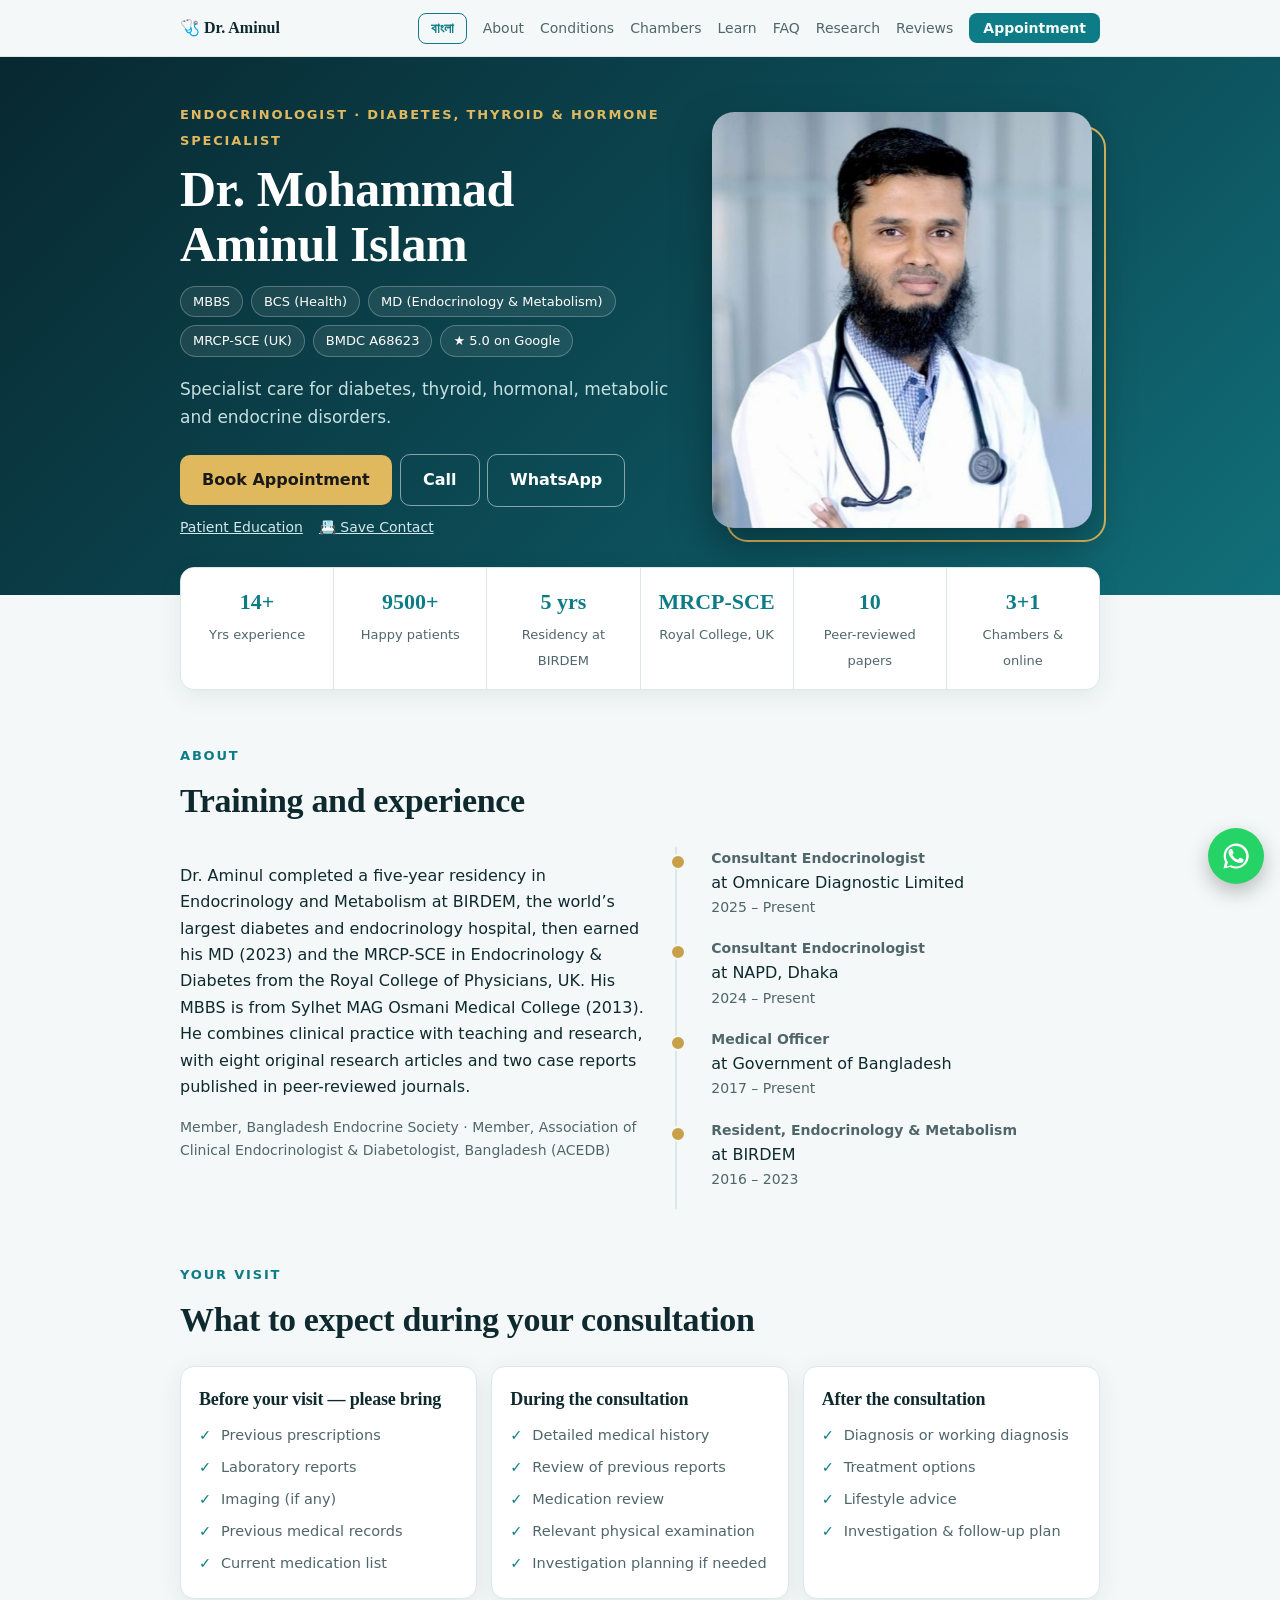
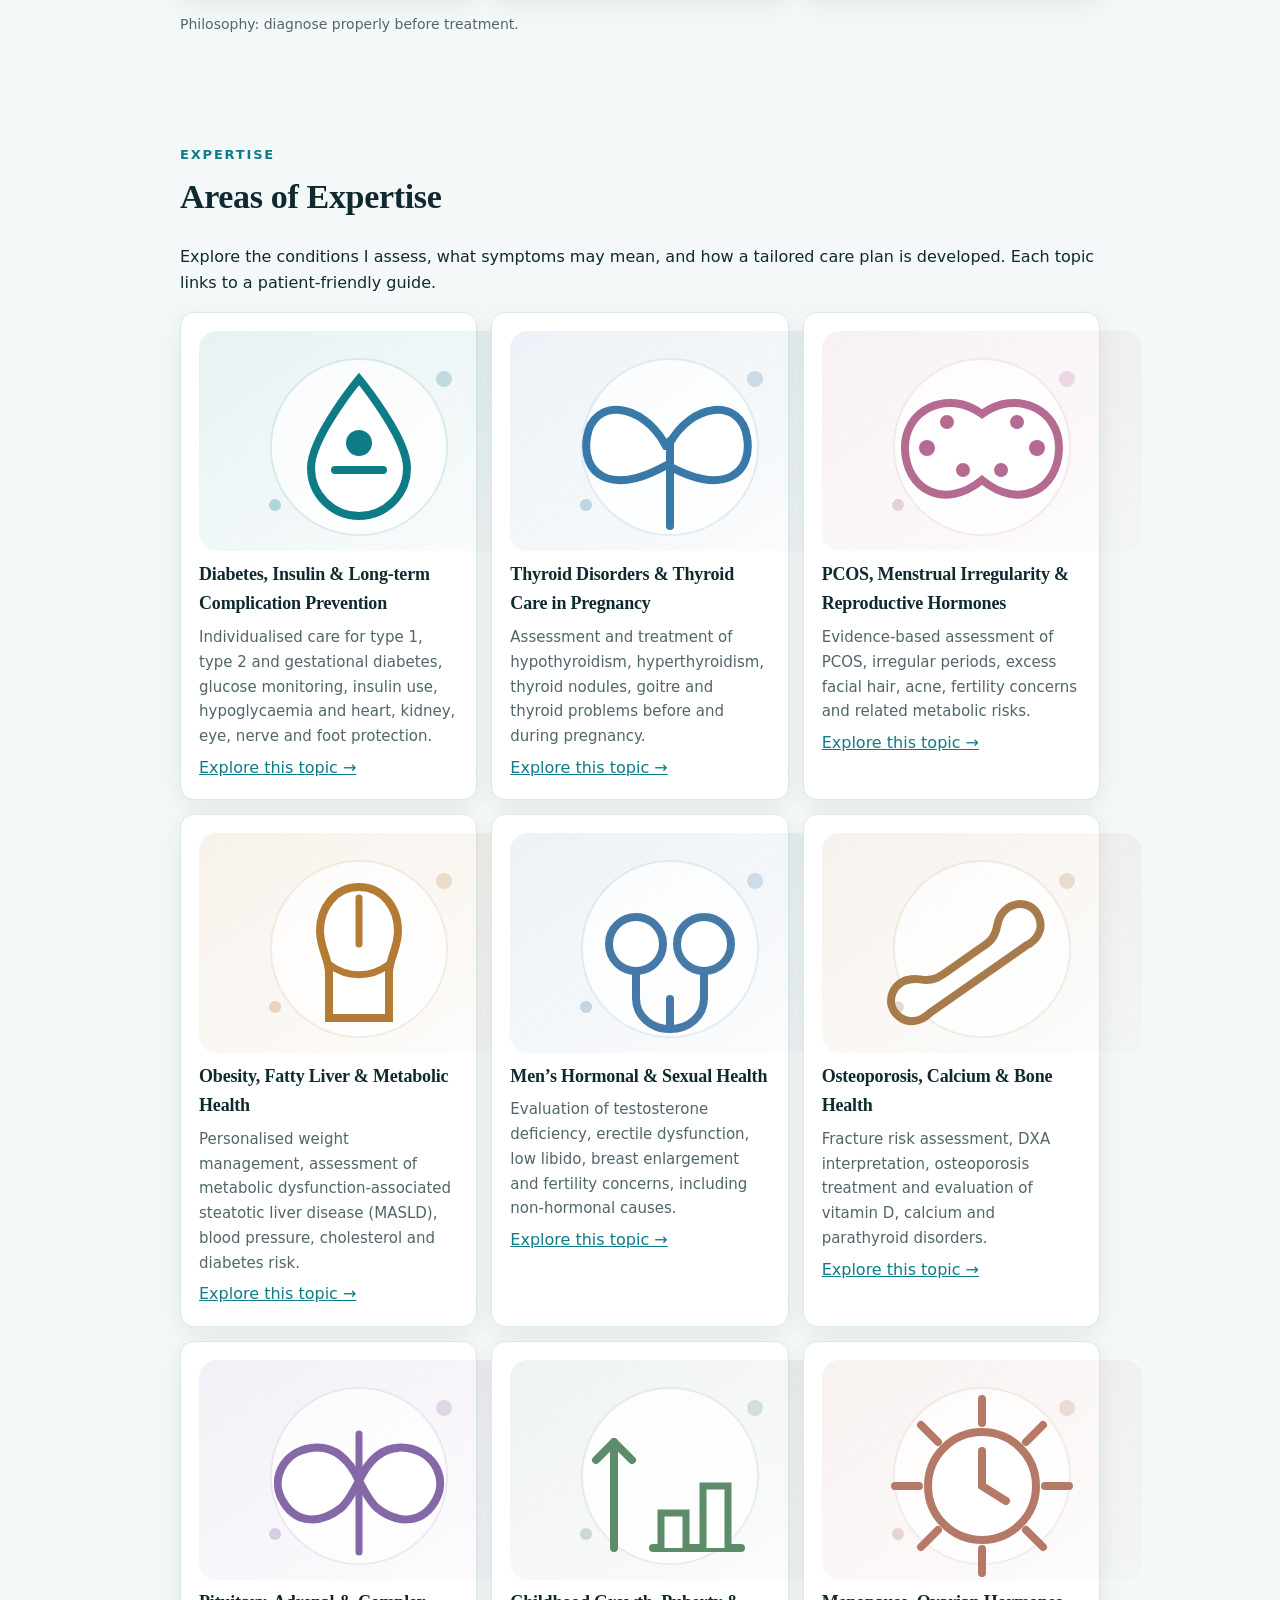
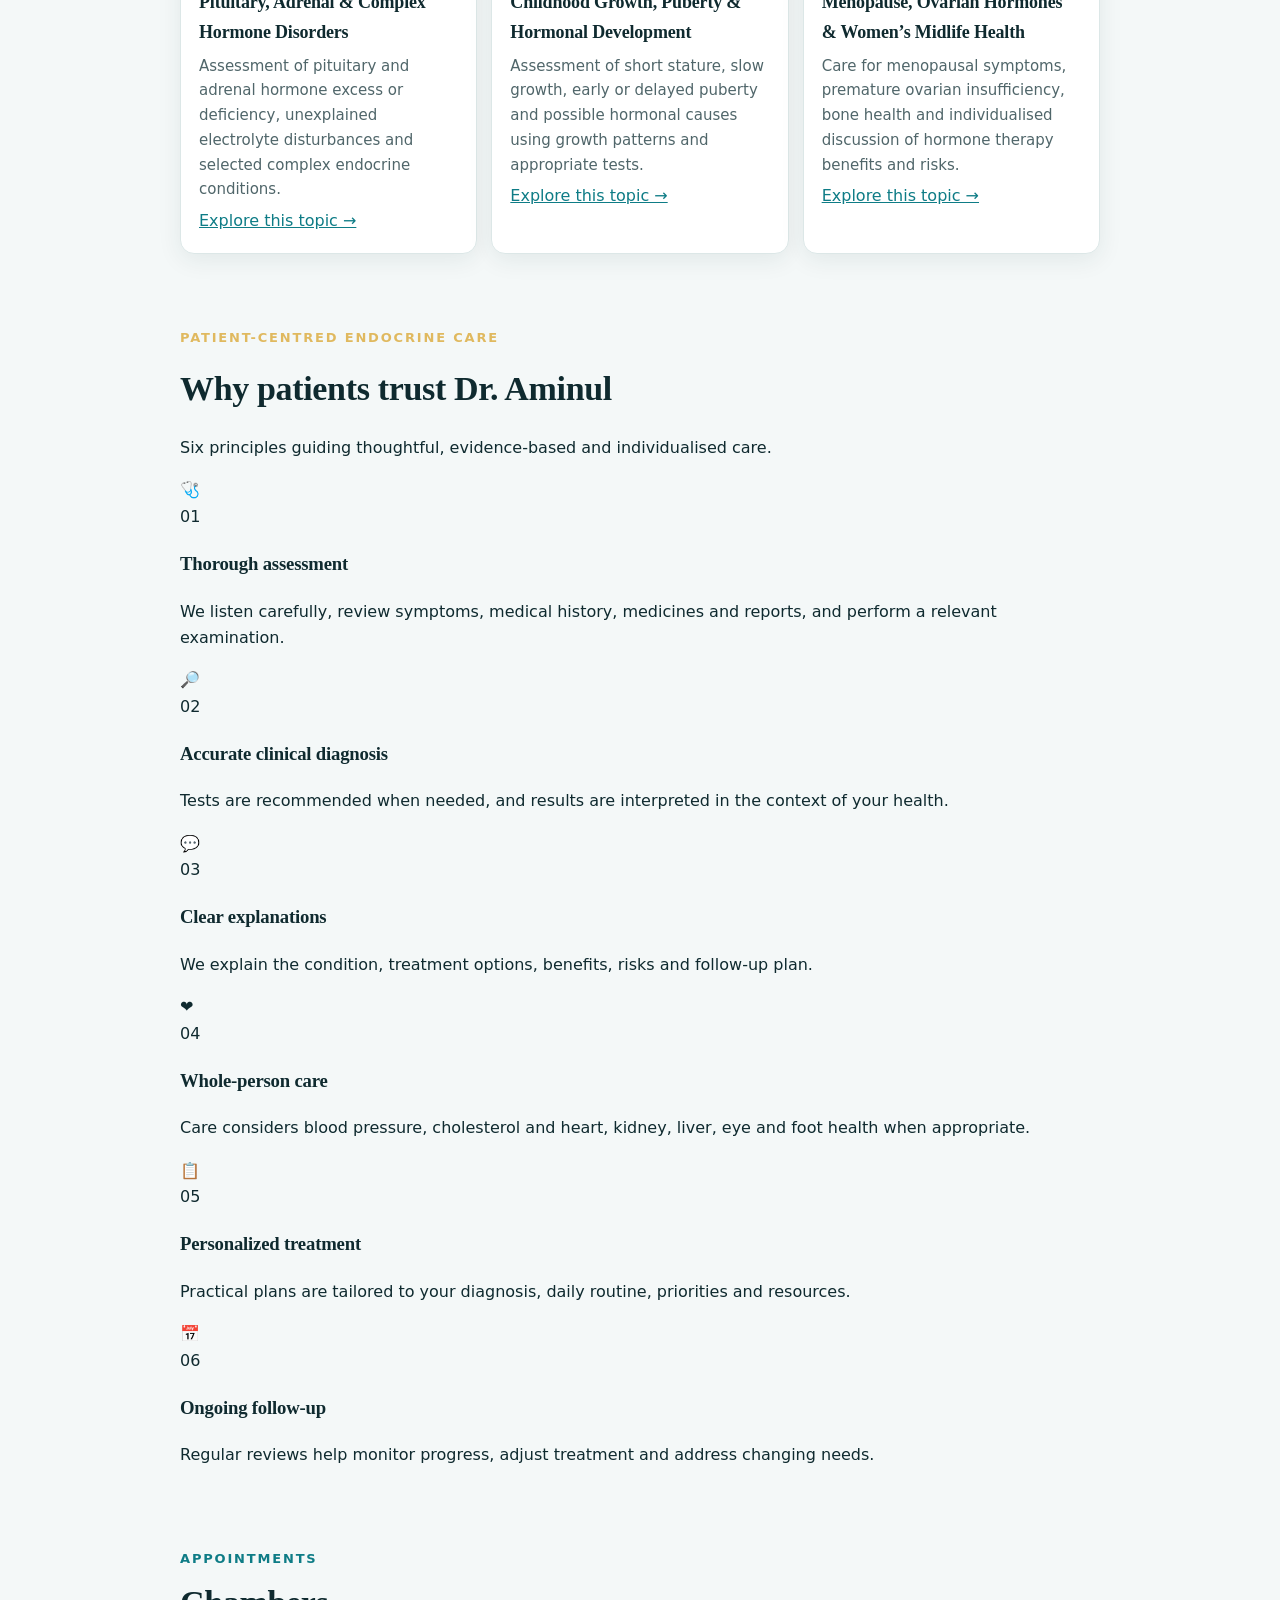
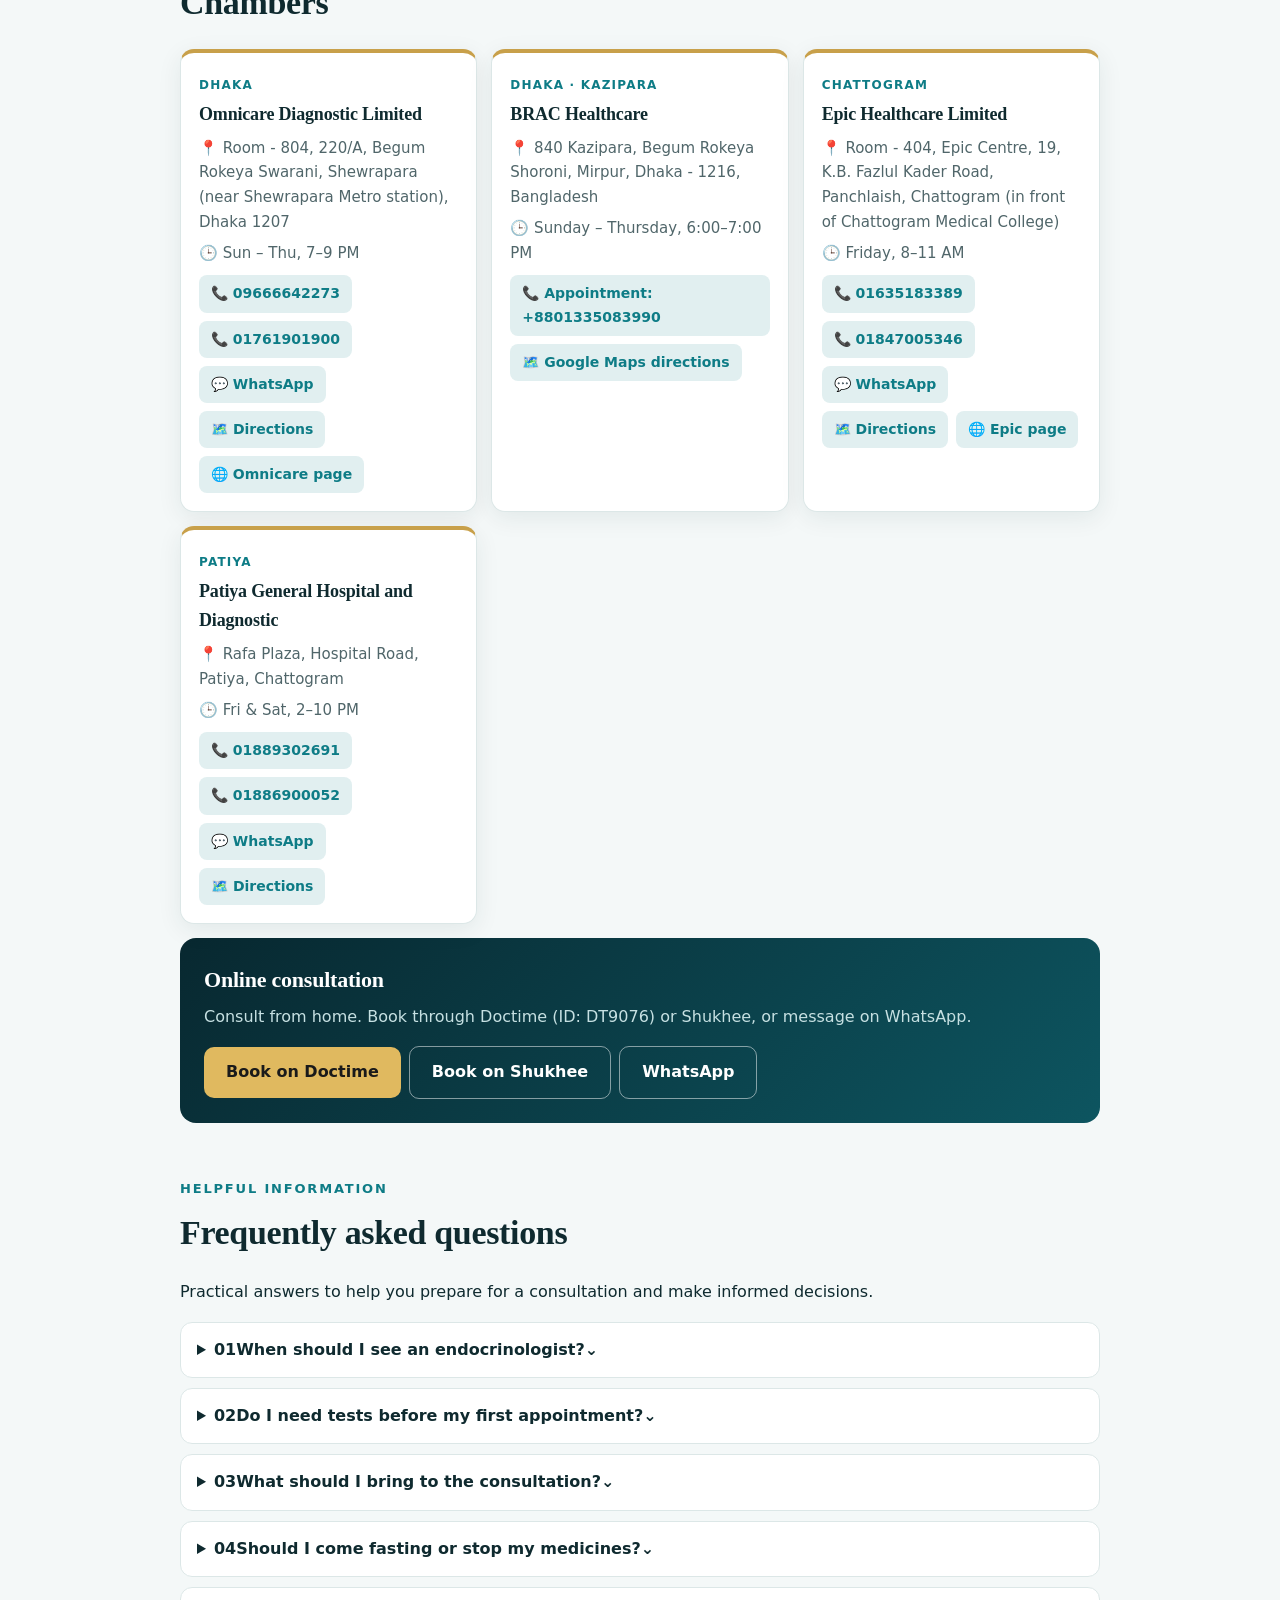
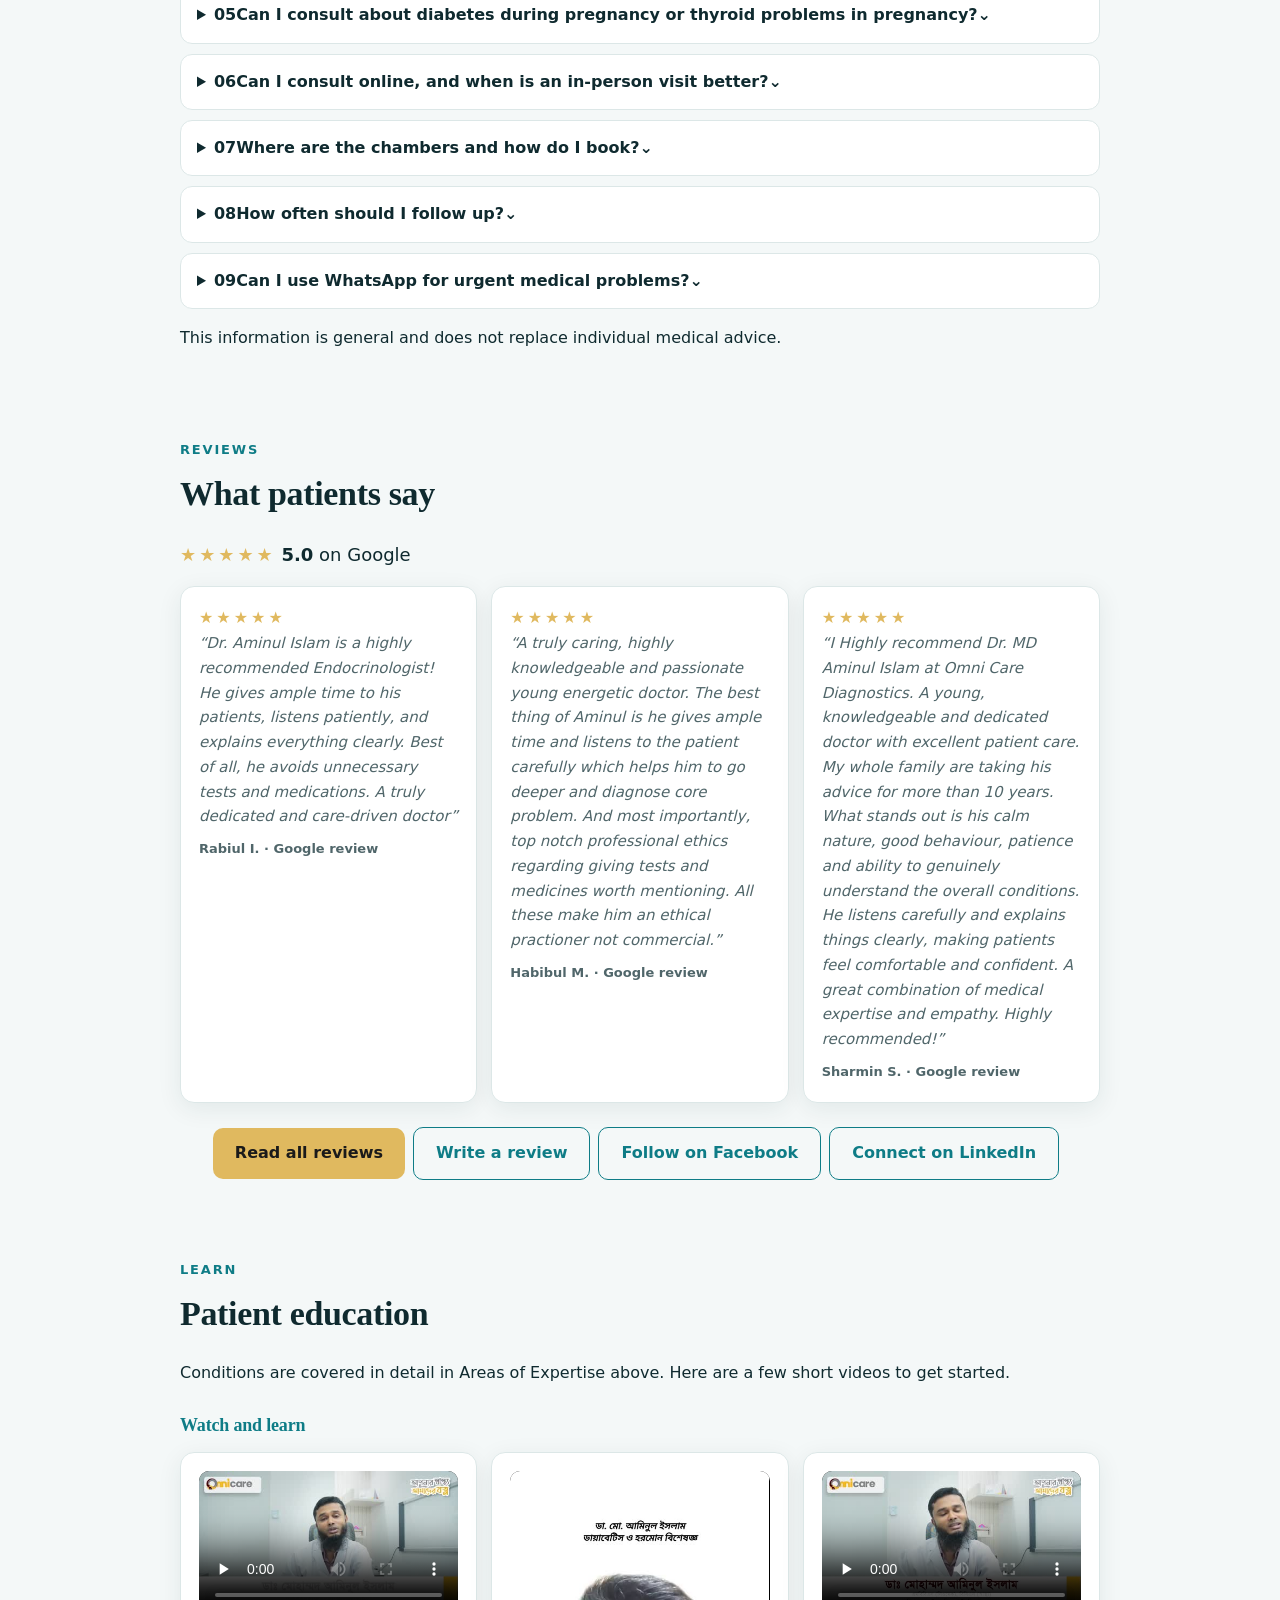
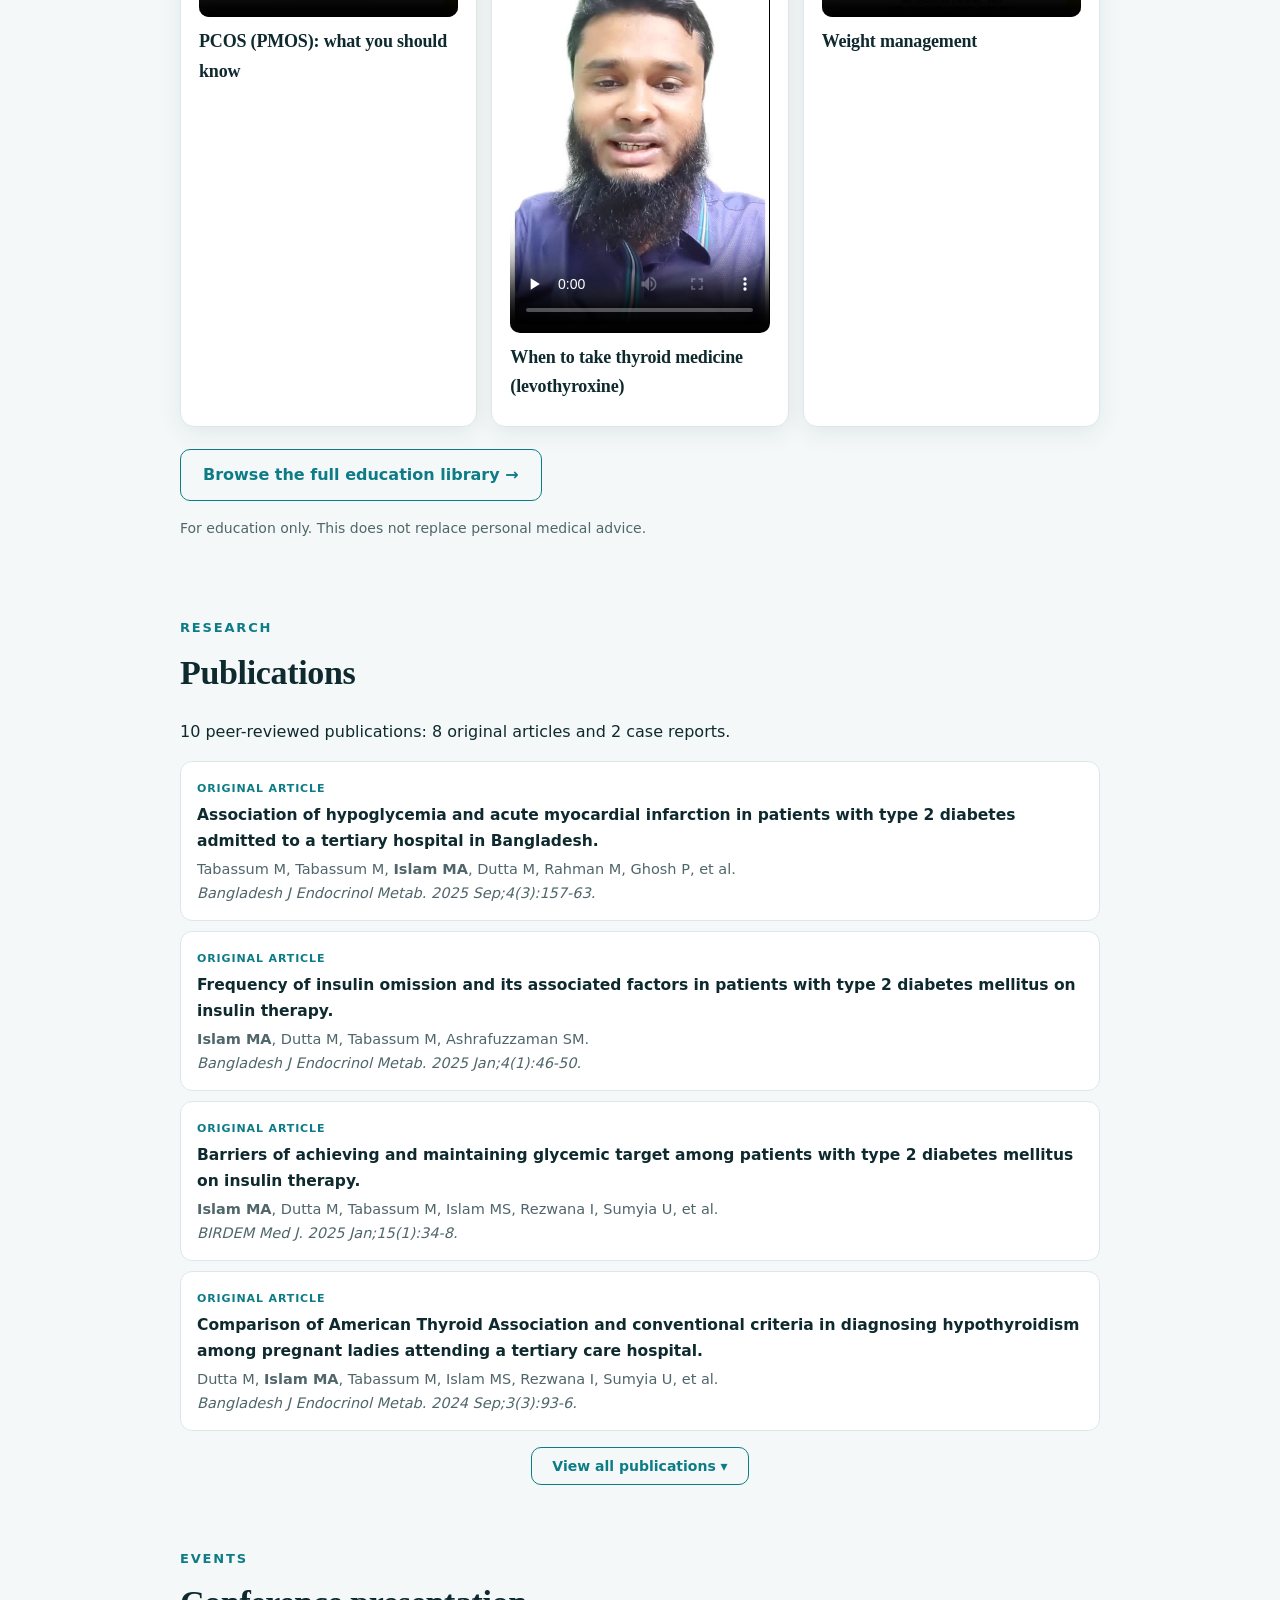
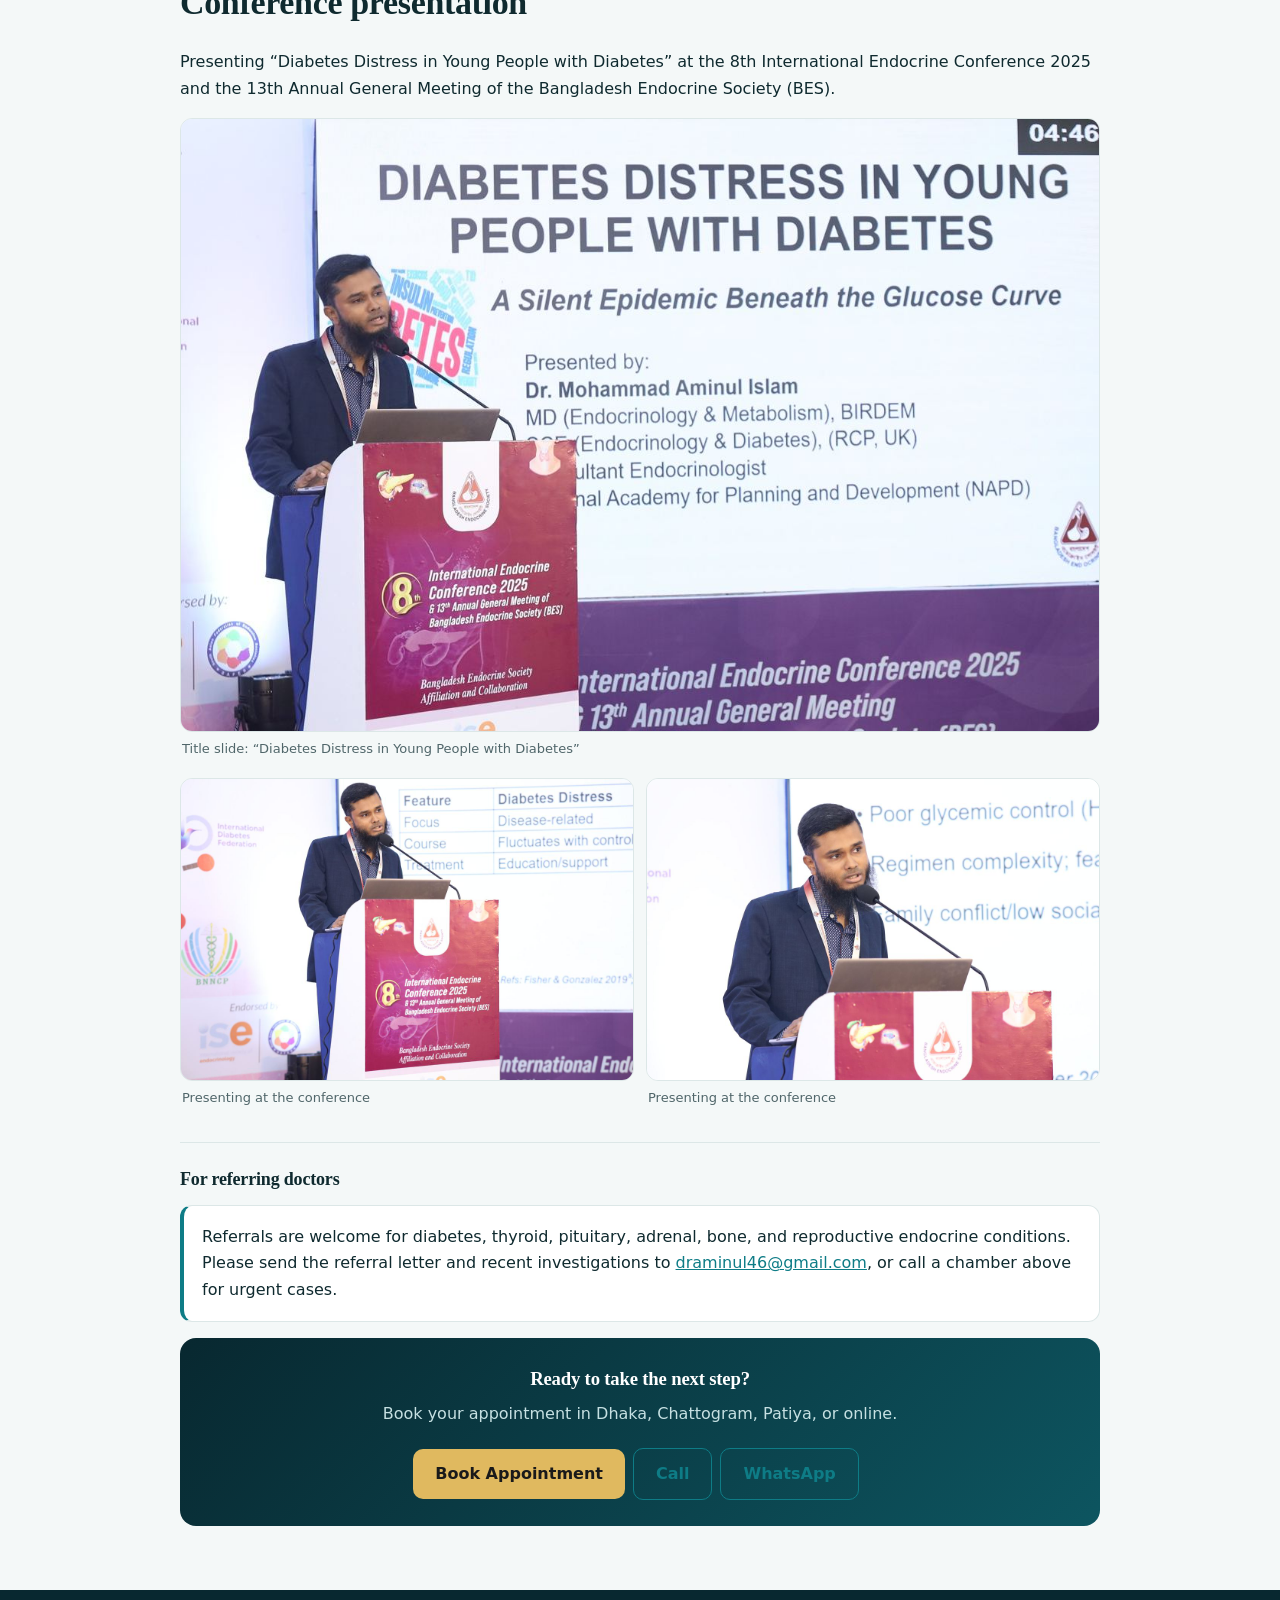
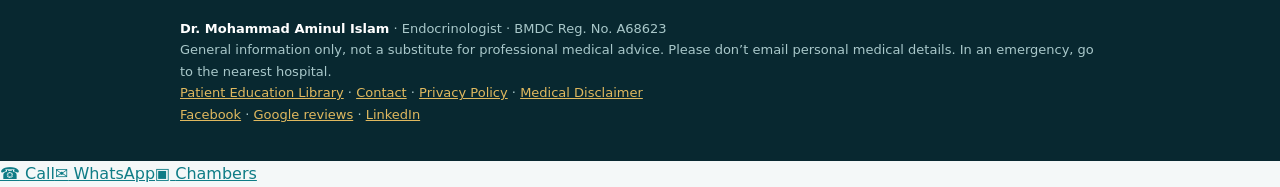
==== commit 6e723882: "Add files via upload" ====
--- a/index.html
+++ b/index.html
@@ -17,7 +17,7 @@
 <meta content="Dr. Mohammad Aminul Islam | Endocrinologist in Dhaka &amp; Chattogram" name="twitter:title"/>
 <meta content="Dr. Mohammad Aminul Islam is an endocrinologist in Dhaka and Chattogram treating diabetes, thyroid, PCOS, bone, adrenal and pituitary conditions. MD (BIRDEM), MRCP-SCE (UK). Book in-person or online." name="twitter:description"/>
 <script type="application/ld+json">{"@context": "https://schema.org", "@type": "Physician", "name": "Dr. Mohammad Aminul Islam", "medicalSpecialty": "Endocrinology", "telephone": ["+8809666642273", "+8801761901900", "+8801335083990"], "address": [{"@type": "PostalAddress", "streetAddress": "Room 804, 220/A, Begum Rokeya Swarani, Shewrapara", "addressLocality": "Dhaka", "postalCode": "1207", "addressCountry": "BD"}, {"@type": "PostalAddress", "streetAddress": "Room 404, Epic Centre, 19 K.B. Fazlul Kader Road, Panchlaish", "addressLocality": "Chattogram", "addressCountry": "BD"}, {"@type": "PostalAddress", "streetAddress": "840 Kazipara, Begum Rokeya Shoroni, Mirpur", "addressLocality": "Dhaka", "postalCode": "1216", "addressCountry": "BD"}], "sameAs": ["https://www.facebook.com/share/16Ec8BLWMN2/", "https://www.linkedin.com/in/mohammad-aminul-islam-686091294", "https://share.google/inh2LFFBDtszWjzEe"], "url": "https://draminulislam.com"}</script>
-<script type="application/ld+json">{"@context": "https://schema.org", "@type": "FAQPage", "mainEntity": [{"@type": "Question", "name": "When should I see an endocrinologist?", "acceptedAnswer": {"@type": "Answer", "text": "If you have persistent high or low blood sugar, abnormal thyroid tests, unexplained weight change, irregular periods, or a hormone-related concern your doctor has flagged, a specialist assessment can help."}}, {"@type": "Question", "name": "What reports should I bring?", "acceptedAnswer": {"@type": "Answer", "text": "Bring your previous prescriptions, recent lab reports, any imaging, and a list of your current medications."}}, {"@type": "Question", "name": "Do I need to fast before the consultation?", "acceptedAnswer": {"@type": "Answer", "text": "Not usually for the consultation itself, but if blood tests are planned the same day, fasting may be needed — ask when you book."}}, {"@type": "Question", "name": "Can I consult online?", "acceptedAnswer": {"@type": "Answer", "text": "Yes, through Doctime or Shukhee. Online visits work well for follow-ups and reviewing reports, though some conditions need an in-person exam."}}, {"@type": "Question", "name": "Where does Dr. Aminul see patients?", "acceptedAnswer": {"@type": "Answer", "text": "In Dhaka at Omnicare Diagnostic, Shewrapara (Sunday–Thursday, 7–9 PM) and BRAC Chamber, 840 Kazipara, Mirpur (Sunday–Thursday, 6–7 PM); in Chattogram at Epic Healthcare (Friday, 8–11 AM) and Patiya General Hospital and Diagnostic (Friday–Saturday, 2–10 PM). Please confirm the schedule before visiting."}}, {"@type": "Question", "name": "How do I book an appointment?", "acceptedAnswer": {"@type": "Answer", "text": "Call or WhatsApp the chamber directly, or book online through Doctime or Shukhee."}}, {"@type": "Question", "name": "Is WhatsApp used for emergencies?", "acceptedAnswer": {"@type": "Answer", "text": "No. WhatsApp is available for appointment-related communication and follow-up queries only. For emergencies, please go to the nearest emergency facility."}}]}</script>
+<script type="application/ld+json">{"@context": "https://schema.org", "@type": "FAQPage", "mainEntity": [{"@type": "Question", "name": "When should I see an endocrinologist?", "acceptedAnswer": {"@type": "Answer", "text": "If you have persistent high or low blood sugar, abnormal thyroid tests, unexplained weight change, irregular periods, or a hormone-related concern your doctor has flagged, a specialist assessment can help."}}, {"@type": "Question", "name": "What reports should I bring?", "acceptedAnswer": {"@type": "Answer", "text": "Bring your previous prescriptions, recent lab reports, any imaging, and a list of your current medications."}}, {"@type": "Question", "name": "Do I need to fast before the consultation?", "acceptedAnswer": {"@type": "Answer", "text": "Not usually for the consultation itself, but if blood tests are planned the same day, fasting may be needed — ask when you book."}}, {"@type": "Question", "name": "Can I consult online?", "acceptedAnswer": {"@type": "Answer", "text": "Yes, through Doctime or Shukhee. Online visits work well for follow-ups and reviewing reports, though some conditions need an in-person exam."}}, {"@type": "Question", "name": "Where does Dr. Aminul see patients?", "acceptedAnswer": {"@type": "Answer", "text": "In Dhaka at Omnicare Diagnostic, Shewrapara (Sunday–Thursday, 7–9 PM) and BRAC Healthcare, 840 Kazipara, Mirpur (Sunday–Thursday, 6–7 PM); in Chattogram at Epic Healthcare (Friday, 8–11 AM) and Patiya General Hospital and Diagnostic (Friday–Saturday, 2–10 PM). Please confirm the schedule before visiting."}}, {"@type": "Question", "name": "How do I book an appointment?", "acceptedAnswer": {"@type": "Answer", "text": "Call or WhatsApp the chamber directly, or book online through Doctime or Shukhee."}}, {"@type": "Question", "name": "Is WhatsApp used for emergencies?", "acceptedAnswer": {"@type": "Answer", "text": "No. WhatsApp is available for appointment-related communication and follow-up queries only. For emergencies, please go to the nearest emergency facility."}}]}</script>
 <link href="favicon.svg" rel="icon" type="image/svg+xml"/><link href="favicon-32.png" rel="icon" sizes="32x32"/><link href="favicon-180.png" rel="apple-touch-icon"/><style>
 :root{--bg:#f4f8f8;--card:#fff;--ink:#0f2a2f;--mute:#50666a;--acc:#0e7c86;--gold:#c8a04a;--line:#dce7e7;--sh:0 6px 24px rgba(10,46,54,.08);--navbg:rgba(244,248,248,.88);box-sizing:border-box;padding-top:env(safe-area-inset-top,0px);padding-bottom:env(safe-area-inset-bottom,0px)}
 @media (prefers-color-scheme:dark){:root:not([data-theme="light"]){--bg:#0a1416;--card:#122225;--ink:#e8f2f2;--mute:#9db6b8;--acc:#3cc7d0;--gold:#e0b95f;--line:#22393c;--sh:none;--navbg:rgba(10,20,22,.88)}}
@@ -88,9 +88,12 @@
 </section>
 <section class="reveal" id="care">
 <span class="lab" style="display:block;margin-top:26px"><span class="en">Expertise</span><span class="bn">বিশেষজ্ঞতা</span></span><h2><span class="en">Areas of Expertise</span><span class="bn">বিশেষজ্ঞতার ক্ষেত্র</span></h2><p class="expertise-intro"><span class="en">Explore the conditions I assess, what symptoms may mean, and how a tailored care plan is developed. Each topic links to a patient-friendly guide.</span><span class="bn">কোন কোন রোগের চিকিৎসা করা হয়, কী কী লক্ষণ দেখা দিতে পারে এবং কীভাবে ব্যক্তিভিত্তিক চিকিৎসা পরিকল্পনা তৈরি হয় তা জানুন। প্রতিটি বিষয়ের বিস্তারিত রোগীবান্ধব গাইড রয়েছে।</span></p><div class="grid expertise-grid"><article class="card cd expertise-card" id="cond-diabetes"><img alt="Diabetes and blood glucose medical illustration" decoding="async" height="220" loading="lazy" src="assets/expertise-diabetes.svg" width="320"/><h3><span class="en">Diabetes, Insulin &amp; Long-term Complication Prevention</span><span class="bn">ডায়াবেটিস, ইনসুলিন ও দীর্ঘমেয়াদি জটিলতা প্রতিরোধ</span></h3><p><span class="en">Individualised care for type 1, type 2 and gestational diabetes, glucose monitoring, insulin use, hypoglycaemia and heart, kidney, eye, nerve and foot protection.</span><span class="bn">টাইপ ১, টাইপ ২ ও গর্ভকালীন ডায়াবেটিস; গ্লুকোজ পর্যবেক্ষণ, ইনসুলিন, সুগার কমে যাওয়া এবং হার্ট, কিডনি, চোখ, স্নায়ু ও পায়ের জটিলতা প্রতিরোধে ব্যক্তিভিত্তিক চিকিৎসা।</span></p><a class="expertise-link" href="diabetes.html"><span class="en">Explore this topic →</span><span class="bn">বিস্তারিত জানুন →</span></a></article><article class="card cd expertise-card" id="cond-thyroid"><img alt="Thyroid gland medical illustration" decoding="async" height="220" loading="lazy" src="assets/expertise-thyroid.svg" width="320"/><h3><span class="en">Thyroid Disorders &amp; Thyroid Care in Pregnancy</span><span class="bn">থাইরয়েডের রোগ ও গর্ভাবস্থায় থাইরয়েড চিকিৎসা</span></h3><p><span class="en">Assessment and treatment of hypothyroidism, hyperthyroidism, thyroid nodules, goitre and thyroid problems before and during pregnancy.</span><span class="bn">হাইপোথাইরয়েডিজম, হাইপারথাইরয়েডিজম, থাইরয়েড নডিউল, গলগণ্ড এবং গর্ভধারণের আগে ও গর্ভাবস্থায় থাইরয়েড সমস্যার মূল্যায়ন ও চিকিৎসা।</span></p><a class="expertise-link" href="thyroid.html"><span class="en">Explore this topic →</span><span class="bn">বিস্তারিত জানুন →</span></a></article><article class="card cd expertise-card" id="cond-pcos"><img alt="Ovarian and PCOS medical illustration" decoding="async" height="220" loading="lazy" src="assets/expertise-pcos.svg" width="320"/><h3><span class="en">PCOS, Menstrual Irregularity &amp; Reproductive Hormones</span><span class="bn">পিসিওএস, অনিয়মিত মাসিক ও প্রজনন হরমোন</span></h3><p><span class="en">Evidence-based assessment of PCOS, irregular periods, excess facial hair, acne, fertility concerns and related metabolic risks.</span><span class="bn">পিসিওএস, অনিয়মিত মাসিক, মুখে অতিরিক্ত লোম, ব্রণ, সন্তান ধারণে সমস্যা ও সংশ্লিষ্ট মেটাবলিক ঝুঁকির যথাযথ মূল্যায়ন ও চিকিৎসা।</span></p><a class="expertise-link" href="pcos.html"><span class="en">Explore this topic →</span><span class="bn">বিস্তারিত জানুন →</span></a></article><article class="card cd expertise-card" id="cond-obesity"><img alt="Metabolic health medical illustration" decoding="async" height="220" loading="lazy" src="assets/expertise-obesity.svg" width="320"/><h3><span class="en">Obesity, Fatty Liver &amp; Metabolic Health</span><span class="bn">স্থূলতা, ফ্যাটি লিভার ও মেটাবলিক স্বাস্থ্য</span></h3><p><span class="en">Personalised weight management, assessment of metabolic dysfunction-associated steatotic liver disease (MASLD), blood pressure, cholesterol and diabetes risk.</span><span class="bn">ব্যক্তিভিত্তিক ওজন নিয়ন্ত্রণ, মেটাবলিক সমস্যাজনিত ফ্যাটি লিভার (MASLD), রক্তচাপ, কোলেস্টেরল ও ডায়াবেটিসের ঝুঁকি মূল্যায়ন।</span></p><a class="expertise-link" href="obesity.html"><span class="en">Explore this topic →</span><span class="bn">বিস্তারিত জানুন →</span></a></article><article class="card cd expertise-card" id="cond-mens"><img alt="Men’s hormonal health medical illustration" decoding="async" height="220" loading="lazy" src="assets/expertise-mens.svg" width="320"/><h3><span class="en">Men’s Hormonal &amp; Sexual Health</span><span class="bn">পুরুষের হরমোন ও যৌনস্বাস্থ্য</span></h3><p><span class="en">Evaluation of testosterone deficiency, erectile dysfunction, low libido, breast enlargement and fertility concerns, including non-hormonal causes.</span><span class="bn">টেস্টোস্টেরনের ঘাটতি, যৌন দুর্বলতা, যৌন ইচ্ছা কমে যাওয়া, স্তন বড় হওয়া ও প্রজনন সমস্যা; প্রয়োজনে হরমোনের বাইরের কারণও মূল্যায়ন।</span></p><a class="expertise-link" href="mens.html"><span class="en">Explore this topic →</span><span class="bn">বিস্তারিত জানুন →</span></a></article><article class="card cd expertise-card" id="cond-bone"><img alt="Bone and osteoporosis medical illustration" decoding="async" height="220" loading="lazy" src="assets/expertise-bone.svg" width="320"/><h3><span class="en">Osteoporosis, Calcium &amp; Bone Health</span><span class="bn">অস্টিওপরোসিস, ক্যালসিয়াম ও হাড়ের স্বাস্থ্য</span></h3><p><span class="en">Fracture risk assessment, DXA interpretation, osteoporosis treatment and evaluation of vitamin D, calcium and parathyroid disorders.</span><span class="bn">হাড় ভাঙার ঝুঁকি মূল্যায়ন, DXA রিপোর্ট বিশ্লেষণ, অস্টিওপরোসিসের চিকিৎসা এবং ভিটামিন ডি, ক্যালসিয়াম ও প্যারাথাইরয়েডের সমস্যা।</span></p><a class="expertise-link" href="bone.html"><span class="en">Explore this topic →</span><span class="bn">বিস্তারিত জানুন →</span></a></article><article class="card cd expertise-card" id="cond-adrenal"><img alt="Pituitary and adrenal glands medical illustration" decoding="async" height="220" loading="lazy" src="assets/expertise-adrenal.svg" width="320"/><h3><span class="en">Pituitary, Adrenal &amp; Complex Hormone Disorders</span><span class="bn">পিটুইটারি, অ্যাড্রিনাল ও জটিল হরমোনজনিত রোগ</span></h3><p><span class="en">Assessment of pituitary and adrenal hormone excess or deficiency, unexplained electrolyte disturbances and selected complex endocrine conditions.</span><span class="bn">পিটুইটারি ও অ্যাড্রিনাল হরমোনের ঘাটতি বা আধিক্য, অস্বাভাবিক সোডিয়াম-পটাশিয়াম এবং অন্যান্য জটিল হরমোনজনিত সমস্যার মূল্যায়ন।</span></p><a class="expertise-link" href="adrenal.html"><span class="en">Explore this topic →</span><span class="bn">বিস্তারিত জানুন →</span></a></article><article class="card cd expertise-card" id="cond-growth"><img alt="Child growth and puberty medical illustration" decoding="async" height="220" loading="lazy" src="assets/expertise-growth.svg" width="320"/><h3><span class="en">Childhood Growth, Puberty &amp; Hormonal Development</span><span class="bn">শিশুর বৃদ্ধি, বয়ঃসন্ধি ও হরমোনজনিত বিকাশ</span></h3><p><span class="en">Assessment of short stature, slow growth, early or delayed puberty and possible hormonal causes using growth patterns and appropriate tests.</span><span class="bn">শিশুর উচ্চতা কম হওয়া, বৃদ্ধির গতি কমে যাওয়া, বয়ঃসন্ধি আগে বা দেরিতে হওয়া এবং সম্ভাব্য হরমোনজনিত কারণের মূল্যায়ন।</span></p><a class="expertise-link" href="growth.html"><span class="en">Explore this topic →</span><span class="bn">বিস্তারিত জানুন →</span></a></article><article class="card cd expertise-card" id="cond-menopause"><img alt="Menopause and women’s health medical illustration" decoding="async" height="220" loading="lazy" src="assets/expertise-menopause.svg" width="320"/><h3><span class="en">Menopause, Ovarian Hormones &amp; Women’s Midlife Health</span><span class="bn">মেনোপজ, ডিম্বাশয়ের হরমোন ও নারীর মধ্যবয়সের স্বাস্থ্য</span></h3><p><span class="en">Care for menopausal symptoms, premature ovarian insufficiency, bone health and individualised discussion of hormone therapy benefits and risks.</span><span class="bn">মেনোপজের উপসর্গ, অকাল ডিম্বাশয় অকার্যকারিতা, হাড়ের স্বাস্থ্য এবং হরমোন থেরাপির উপকারিতা ও ঝুঁকি নিয়ে ব্যক্তিভিত্তিক পরামর্শ।</span></p><a class="expertise-link" href="menopause.html"><span class="en">Explore this topic →</span><span class="bn">বিস্তারিত জানুন →</span></a></article></div></section>
-<section class="reveal trust-section" id="trust"><div class="section-heading"><p class="eyebrow"><span class="en">Care that puts patients first</span><span class="bn">রোগীকেন্দ্রিক যত্ন</span></p><h2><span class="en">Why patients trust Dr. Aminul</span><span class="bn">রোগীরা কেন ডা. আমিনুলের ওপর আস্থা রাখেন</span></h2><p><span class="en">Good endocrine care begins with listening, careful assessment and a treatment plan designed for the individual.</span><span class="bn">ভালো ডায়াবেটিস ও হরমোন চিকিৎসার শুরু মনোযোগ দিয়ে রোগীর কথা শোনা, যথাযথ মূল্যায়ন এবং ব্যক্তিভিত্তিক চিকিৎসা পরিকল্পনার মাধ্যমে।</span></p></div><div class="trust-grid"><article class="trust-card"><span class="trust-visual trust-visual-1" aria-hidden="true"><svg viewBox="0 0 24 24" fill="none" stroke="currentColor" stroke-width="1.7" stroke-linecap="round" stroke-linejoin="round"><circle cx="12" cy="8" r="3"/><path d="M5 21v-2a7 7 0 0 1 14 0v2M4 4h3M17 4h3"/></svg></span><span class="trust-number">01</span><h3><span class="en">Thorough assessment</span><span class="bn">সময় নিয়ে বিস্তারিত মূল্যায়ন</span></h3><p><span class="en">Time to understand symptoms, medical history, other illnesses, medicines and previous reports, with an appropriate examination.</span><span class="bn">রোগীর উপসর্গ, পূর্বের অসুখ, অন্যান্য রোগ, চলমান ওষুধ ও রিপোর্ট বিস্তারিত পর্যালোচনা এবং প্রয়োজনীয় শারীরিক পরীক্ষা।</span></p></article><article class="trust-card"><span class="trust-visual trust-visual-2" aria-hidden="true"><svg viewBox="0 0 24 24" fill="none" stroke="currentColor" stroke-width="1.7" stroke-linecap="round" stroke-linejoin="round"><path d="m5 12 4 4L19 6"/><path d="M4 4h16v16H4z"/></svg></span><span class="trust-number">02</span><h3><span class="en">Diagnosis before treatment</span><span class="bn">সঠিক রোগ নির্ণয়ের ভিত্তিতে চিকিৎসা</span></h3><p><span class="en">Tests are chosen when clinically indicated, and interpreted together with the clinical findings.</span><span class="bn">প্রয়োজন অনুযায়ী পরীক্ষা নির্বাচন এবং উপসর্গ ও শারীরিক পরীক্ষার সঙ্গে মিলিয়ে ফলাফল মূল্যায়ন।</span></p></article><article class="trust-card"><span class="trust-visual trust-visual-3" aria-hidden="true"><svg viewBox="0 0 24 24" fill="none" stroke="currentColor" stroke-width="1.7" stroke-linecap="round" stroke-linejoin="round"><path d="M4 5h16v12H9l-5 4z"/><path d="M8 9h8M8 13h5"/></svg></span><span class="trust-number">03</span><h3><span class="en">Clear explanations</span><span class="bn">রোগ ও চিকিৎসা সহজভাবে ব্যাখ্যা</span></h3><p><span class="en">Understand the diagnosis, recommended tests and medicines, benefits, risks and follow-up plan.</span><span class="bn">রোগের কারণ, পরীক্ষা ও ওষুধের প্রয়োজনীয়তা, উপকারিতা, সম্ভাব্য ঝুঁকি এবং ফলোআপের পরিকল্পনা সহজ ভাষায় ব্যাখ্যা।</span></p></article><article class="trust-card"><span class="trust-visual trust-visual-4" aria-hidden="true"><svg viewBox="0 0 24 24" fill="none" stroke="currentColor" stroke-width="1.7" stroke-linecap="round" stroke-linejoin="round"><path d="M12 21s-9-5.7-9-12a5 5 0 0 1 9-3 5 5 0 0 1 9 3c0 6.3-9 12-9 12z"/><path d="M7 12h3l2-3 2 6 2-3h2"/></svg></span><span class="trust-number">04</span><h3><span class="en">Whole-person risk assessment</span><span class="bn">সামগ্রিক স্বাস্থ্যঝুঁকি মূল্যায়ন</span></h3><p><span class="en">Assessment can include blood pressure, cholesterol, heart, kidney, liver, eye and foot health when relevant.</span><span class="bn">প্রয়োজন অনুযায়ী রক্তচাপ, কোলেস্টেরল, হৃদ্‌যন্ত্র, কিডনি, লিভার, চোখ ও পায়ের স্বাস্থ্য মূল্যায়ন।</span></p></article><article class="trust-card"><span class="trust-visual trust-visual-5" aria-hidden="true"><svg viewBox="0 0 24 24" fill="none" stroke="currentColor" stroke-width="1.7" stroke-linecap="round" stroke-linejoin="round"><path d="M4 20V8l8-4 8 4v12z"/><path d="M9 13l2 2 4-5"/></svg></span><span class="trust-number">05</span><h3><span class="en">Practical individual plans</span><span class="bn">রোগীভেদে বাস্তবসম্মত চিকিৎসা পরিকল্পনা</span></h3><p><span class="en">Treatment and lifestyle advice are tailored to the condition, daily routine, resources and goals.</span><span class="bn">রোগের ধরন, দৈনন্দিন জীবন, সামর্থ্য ও চিকিৎসার লক্ষ্য অনুযায়ী ওষুধ এবং জীবনযাপনের পরামর্শ।</span></p></article><article class="trust-card"><span class="trust-visual trust-visual-6" aria-hidden="true"><svg viewBox="0 0 24 24" fill="none" stroke="currentColor" stroke-width="1.7" stroke-linecap="round" stroke-linejoin="round"><circle cx="12" cy="12" r="9"/><path d="M12 7v5l3 2M8 3l-2 2"/></svg></span><span class="trust-number">06</span><h3><span class="en">Continuity of care</span><span class="bn">নিয়মিত ফলোআপ ও দীর্ঘমেয়াদি যত্ন</span></h3><p><span class="en">Follow-up helps assess progress, treatment response, side effects and changing needs.</span><span class="bn">নিয়মিত ফলোআপে চিকিৎসার ফলাফল, পার্শ্বপ্রতিক্রিয়া এবং সময়ের সঙ্গে পরিবর্তিত স্বাস্থ্যগত চাহিদা মূল্যায়ন।</span></p></article></div></section>
-<section class="reveal photo-gallery-section" id="photo-gallery" aria-labelledby="gallery-title"><p class="eyebrow"><span class="en">Patient education</span><span class="bn">রোগীদের স্বাস্থ্যশিক্ষা</span></p><h2 id="gallery-title"><span class="en">Health Awareness Photo Gallery</span><span class="bn">স্বাস্থ্যসচেতনতা ফটো গ্যালারি</span></h2><p class="gallery-intro"><span class="en">Explore illustrated Bengali health education posters on diabetes, thyroid disorders, fatty liver, growth and bone health.</span><span class="bn">ডায়াবেটিস, থাইরয়েড, ফ্যাটি লিভার, শিশুদের বৃদ্ধি ও হাড়ের স্বাস্থ্য নিয়ে সচেতনতামূলক পোস্টার দেখুন।</span></p><div class="poster-grid"><a class="poster-card" href="assets/gallery/poster-01.png" target="_blank" rel="noopener" aria-label="View full size: Hypothyroidism: symptoms and pregnancy"><img src="assets/gallery/poster-01.png" alt="Hypothyroidism: symptoms and pregnancy" loading="lazy" decoding="async" width="720" height="1000"><span class="poster-caption"><span class="en">Hypothyroidism: symptoms and pregnancy</span><span class="bn">হাইপোথাইরয়েডিজম: লক্ষণ ও গর্ভাবস্থা</span><span class="poster-zoom" aria-hidden="true">↗</span></span></a><a class="poster-card" href="assets/gallery/poster-02.png" target="_blank" rel="noopener" aria-label="View full size: Fatty liver and metabolic health"><img src="assets/gallery/poster-02.png" alt="Fatty liver and metabolic health" loading="lazy" decoding="async" width="720" height="1000"><span class="poster-caption"><span class="en">Fatty liver and metabolic health</span><span class="bn">ফ্যাটি লিভার ও বিপাকীয় স্বাস্থ্য</span><span class="poster-zoom" aria-hidden="true">↗</span></span></a><a class="poster-card" href="assets/gallery/poster-05.png" target="_blank" rel="noopener" aria-label="View full size: Growth assessment in children"><img src="assets/gallery/poster-05.png" alt="Growth assessment in children" loading="lazy" decoding="async" width="720" height="1000"><span class="poster-caption"><span class="en">Growth assessment in children</span><span class="bn">শিশুদের উচ্চতা ও বৃদ্ধি</span><span class="poster-zoom" aria-hidden="true">↗</span></span></a><a class="poster-card" href="assets/gallery/poster-08.png" target="_blank" rel="noopener" aria-label="View full size: Osteoporosis and bone health"><img src="assets/gallery/poster-08.png" alt="Osteoporosis and bone health" loading="lazy" decoding="async" width="720" height="1000"><span class="poster-caption"><span class="en">Osteoporosis and bone health</span><span class="bn">অস্টিওপরোসিস ও হাড়ের স্বাস্থ্য</span><span class="poster-zoom" aria-hidden="true">↗</span></span></a></div><p class="gallery-update"><span class="en">Now featuring 14 health-awareness posters, including hypoglycaemia, child hormone health and pregnancy.</span><span class="bn">এখন মোট ১৪টি স্বাস্থ্যসচেতনতামূলক পোস্টার রয়েছে, নতুন যুক্ত হয়েছে হাইপোগ্লাইসেমিয়া, শিশুর হরমোন স্বাস্থ্য ও গর্ভাবস্থা বিষয়ক পোস্টার।</span></p><a class="gallery-action" href="gallery.html"><span class="en">View all 10 posters →</span><span class="bn">সব ১০টি পোস্টার দেখুন →</span></a></section>
-<section class="reveal" id="book"><span class="lab"><span class="en">Appointments</span><span class="bn">অ্যাপয়েন্টমেন্ট</span></span><h2><span class="en">Chambers</span><span class="bn">চেম্বার</span></h2><div class="grid"><div class="card ch"><span class="tag"><span class="en">Dhaka</span><span class="bn">ঢাকা</span></span><h3>Omnicare Diagnostic Limited</h3><p>📍 Room - 804, 220/A, Begum Rokeya Swarani, Shewrapara (near Shewrapara Metro station), Dhaka 1207</p><p>🕒 <span class="en">Sun – Thu, 7–9 PM</span><span class="bn">রবি – বৃহস্পতি, সন্ধ্যা ৭–৯টা</span></p><div class="calls"><a class="call" href="tel:+8809666642273">📞 09666642273</a><a class="call" href="tel:+8801761901900">📞 01761901900</a><a class="call" href="https://wa.me/8801871550536">💬 WhatsApp</a><a class="call" href="https://maps.app.goo.gl/3rnXfdzpfa1wr9QW8">🗺️ <span class="en">Directions</span><span class="bn">দিকনির্দেশ</span></a><a class="call" href="https://omnicarebd.com/doctors/dr-mohammad-aminul-islam">🌐 Omnicare page</a></div></div><div class="card ch brac-chamber"><span class="tag"><span class="en">Dhaka · Kazipara</span><span class="bn">ঢাকা · কাজীপাড়া</span></span><h3>BRAC Chamber</h3><p>📍 840 Kazipara, Begum Rokeya Shoroni, Mirpur, Dhaka - 1216, Bangladesh</p><p>🕒 <span class="en">Sunday – Thursday, 6:00–7:00 PM</span><span class="bn">রবিবার – বৃহস্পতিবার, সন্ধ্যা ৬টা–৭টা</span></p><div class="calls"><a class="call" href="tel:+8801335083990">📞 <span class="en">Appointment:</span><span class="bn">অ্যাপয়েন্টমেন্ট:</span> +8801335083990</a><a class="call" href="https://www.google.com/maps/dir/?api=1&amp;destination=840%20Kazipara%2C%20Begum%20Rokeya%20Shoroni%2C%20Mirpur%2C%20Dhaka%20-%201216%2C%20Bangladesh" rel="noopener noreferrer" target="_blank">🗺️ <span class="en">Google Maps directions</span><span class="bn">গুগল ম্যাপে দিকনির্দেশ</span></a></div></div><div class="card ch"><span class="tag"><span class="en">Chattogram</span><span class="bn">চট্টগ্রাম</span></span><h3>Epic Healthcare Limited</h3><p>📍 Room - 404, Epic Centre, 19, K.B. Fazlul Kader Road, Panchlaish, Chattogram (in front of Chattogram Medical College)</p><p>🕒 <span class="en">Friday, 8–11 AM</span><span class="bn">শুক্রবার, সকাল ৮–১১টা</span></p><div class="calls"><a class="call" href="tel:+8801635183389">📞 01635183389</a><a class="call" href="tel:+8801847005346">📞 01847005346</a><a class="call" href="https://wa.me/8801871550536">💬 WhatsApp</a><a class="call" href="https://maps.app.goo.gl/MYxQtJg4tuNJkc8X6">🗺️ <span class="en">Directions</span><span class="bn">দিকনির্দেশ</span></a><a class="call" href="https://www.epichcl.com/doctors/dr-mohammad-aminul-islam">🌐 Epic page</a></div></div><div class="card ch"><span class="tag"><span class="en">Patiya</span><span class="bn">পটিয়া</span></span><h3>Patiya General Hospital and Diagnostic</h3><p>📍 Rafa Plaza, Hospital Road, Patiya, Chattogram</p><p>🕒 <span class="en">Fri &amp; Sat, 2–10 PM</span><span class="bn">শুক্র ও শনি, দুপুর ২–রাত ১০টা</span></p><div class="calls"><a class="call" href="tel:+8801889302691">📞 01889302691</a><a class="call" href="tel:+8801886900052">📞 01886900052</a><a class="call" href="https://wa.me/8801871550536">💬 WhatsApp</a><a class="call" href="https://maps.app.goo.gl/xMk2jbu3uLonwim27">🗺️ <span class="en">Directions</span><span class="bn">দিকনির্দেশ</span></a></div></div></div>
+<section class="reveal trust-section trust-redesign" id="trust">
+<div class="section-heading"><p class="eyebrow"><span class="en">Patient-centred endocrine care</span><span class="bn">রোগীকেন্দ্রিক ডায়াবেটিস ও হরমোন চিকিৎসা</span></p>
+<h2><span class="en">Why patients trust Dr. Aminul</span><span class="bn">রোগীরা কেন ডা. আমিনুলের ওপর আস্থা রাখেন</span></h2>
+<p><span class="en">Six principles guiding thoughtful, evidence-based and individualised care.</span><span class="bn">মনোযোগ দিয়ে রোগীর কথা শোনা, সঠিক মূল্যায়ন ও ব্যক্তিভিত্তিক চিকিৎসার ছয়টি মূলনীতি।</span></p></div>
+<div class="trust-grid trust-grid-new"><article class="trust-card trust-card-new trust-tone-1"><div class="trust-icon-new" aria-hidden="true">🩺</div><span class="trust-count-new">01</span><h3><span class="en">Thorough assessment</span><span class="bn">সময় নিয়ে বিস্তারিত মূল্যায়ন</span></h3><p><span class="en">We listen carefully, review symptoms, medical history, medicines and reports, and perform a relevant examination.</span><span class="bn">উপসর্গ, রোগের ইতিহাস, চলমান ওষুধ ও রিপোর্ট পর্যালোচনা করে প্রয়োজনীয় শারীরিক পরীক্ষা।</span></p></article><article class="trust-card trust-card-new trust-tone-2"><div class="trust-icon-new" aria-hidden="true">🔎</div><span class="trust-count-new">02</span><h3><span class="en">Accurate clinical diagnosis</span><span class="bn">সঠিক রোগ নির্ণয়</span></h3><p><span class="en">Tests are recommended when needed, and results are interpreted in the context of your health.</span><span class="bn">প্রয়োজন অনুযায়ী পরীক্ষা এবং উপসর্গ ও শারীরিক পরীক্ষার সঙ্গে মিলিয়ে রোগ নির্ণয়।</span></p></article><article class="trust-card trust-card-new trust-tone-3"><div class="trust-icon-new" aria-hidden="true">💬</div><span class="trust-count-new">03</span><h3><span class="en">Clear explanations</span><span class="bn">সহজ ভাষায় ব্যাখ্যা</span></h3><p><span class="en">We explain the condition, treatment options, benefits, risks and follow-up plan.</span><span class="bn">রোগ, পরীক্ষা, ওষুধ, উপকারিতা, সম্ভাব্য ঝুঁকি ও ফলোআপের পরিকল্পনা সহজভাবে বোঝানো।</span></p></article><article class="trust-card trust-card-new trust-tone-4"><div class="trust-icon-new" aria-hidden="true">❤️</div><span class="trust-count-new">04</span><h3><span class="en">Whole-person care</span><span class="bn">সামগ্রিক স্বাস্থ্য মূল্যায়ন</span></h3><p><span class="en">Care considers blood pressure, cholesterol and heart, kidney, liver, eye and foot health when appropriate.</span><span class="bn">প্রয়োজন অনুযায়ী রক্তচাপ, কোলেস্টেরল, হৃদ্‌যন্ত্র, কিডনি, লিভার, চোখ ও পায়ের স্বাস্থ্য মূল্যায়ন।</span></p></article><article class="trust-card trust-card-new trust-tone-5"><div class="trust-icon-new" aria-hidden="true">📋</div><span class="trust-count-new">05</span><h3><span class="en">Personalized treatment</span><span class="bn">ব্যক্তিভিত্তিক চিকিৎসা</span></h3><p><span class="en">Practical plans are tailored to your diagnosis, daily routine, priorities and resources.</span><span class="bn">রোগের ধরন, জীবনযাপন, প্রয়োজন ও সামর্থ্য অনুযায়ী বাস্তবসম্মত চিকিৎসা পরিকল্পনা।</span></p></article><article class="trust-card trust-card-new trust-tone-6"><div class="trust-icon-new" aria-hidden="true">📅</div><span class="trust-count-new">06</span><h3><span class="en">Ongoing follow-up</span><span class="bn">নিয়মিত ফলোআপ</span></h3><p><span class="en">Regular reviews help monitor progress, adjust treatment and address changing needs.</span><span class="bn">নিয়মিত ফলোআপে চিকিৎসার অগ্রগতি, পার্শ্বপ্রতিক্রিয়া ও প্রয়োজনীয় পরিবর্তন মূল্যায়ন।</span></p></article></div></section>
+<section class="reveal" id="book"><span class="lab"><span class="en">Appointments</span><span class="bn">অ্যাপয়েন্টমেন্ট</span></span><h2><span class="en">Chambers</span><span class="bn">চেম্বার</span></h2><div class="grid"><div class="card ch"><span class="tag"><span class="en">Dhaka</span><span class="bn">ঢাকা</span></span><h3>Omnicare Diagnostic Limited</h3><p>📍 Room - 804, 220/A, Begum Rokeya Swarani, Shewrapara (near Shewrapara Metro station), Dhaka 1207</p><p>🕒 <span class="en">Sun – Thu, 7–9 PM</span><span class="bn">রবি – বৃহস্পতি, সন্ধ্যা ৭–৯টা</span></p><div class="calls"><a class="call" href="tel:+8809666642273">📞 09666642273</a><a class="call" href="tel:+8801761901900">📞 01761901900</a><a class="call" href="https://wa.me/8801871550536">💬 WhatsApp</a><a class="call" href="https://maps.app.goo.gl/3rnXfdzpfa1wr9QW8">🗺️ <span class="en">Directions</span><span class="bn">দিকনির্দেশ</span></a><a class="call" href="https://omnicarebd.com/doctors/dr-mohammad-aminul-islam">🌐 Omnicare page</a></div></div><div class="card ch brac-chamber"><span class="tag"><span class="en">Dhaka · Kazipara</span><span class="bn">ঢাকা · কাজীপাড়া</span></span><h3>BRAC Healthcare</h3><p>📍 840 Kazipara, Begum Rokeya Shoroni, Mirpur, Dhaka - 1216, Bangladesh</p><p>🕒 <span class="en">Sunday – Thursday, 6:00–7:00 PM</span><span class="bn">রবিবার – বৃহস্পতিবার, সন্ধ্যা ৬টা–৭টা</span></p><div class="calls"><a class="call" href="tel:+8801335083990">📞 <span class="en">Appointment:</span><span class="bn">অ্যাপয়েন্টমেন্ট:</span> +8801335083990</a><a class="call" href="https://www.google.com/maps/dir/?api=1&amp;destination=840%20Kazipara%2C%20Begum%20Rokeya%20Shoroni%2C%20Mirpur%2C%20Dhaka%20-%201216%2C%20Bangladesh" rel="noopener noreferrer" target="_blank">🗺️ <span class="en">Google Maps directions</span><span class="bn">গুগল ম্যাপে দিকনির্দেশ</span></a></div></div><div class="card ch"><span class="tag"><span class="en">Chattogram</span><span class="bn">চট্টগ্রাম</span></span><h3>Epic Healthcare Limited</h3><p>📍 Room - 404, Epic Centre, 19, K.B. Fazlul Kader Road, Panchlaish, Chattogram (in front of Chattogram Medical College)</p><p>🕒 <span class="en">Friday, 8–11 AM</span><span class="bn">শুক্রবার, সকাল ৮–১১টা</span></p><div class="calls"><a class="call" href="tel:+8801635183389">📞 01635183389</a><a class="call" href="tel:+8801847005346">📞 01847005346</a><a class="call" href="https://wa.me/8801871550536">💬 WhatsApp</a><a class="call" href="https://maps.app.goo.gl/MYxQtJg4tuNJkc8X6">🗺️ <span class="en">Directions</span><span class="bn">দিকনির্দেশ</span></a><a class="call" href="https://www.epichcl.com/doctors/dr-mohammad-aminul-islam">🌐 Epic page</a></div></div><div class="card ch"><span class="tag"><span class="en">Patiya</span><span class="bn">পটিয়া</span></span><h3>Patiya General Hospital and Diagnostic</h3><p>📍 Rafa Plaza, Hospital Road, Patiya, Chattogram</p><p>🕒 <span class="en">Fri &amp; Sat, 2–10 PM</span><span class="bn">শুক্র ও শনি, দুপুর ২–রাত ১০টা</span></p><div class="calls"><a class="call" href="tel:+8801889302691">📞 01889302691</a><a class="call" href="tel:+8801886900052">📞 01886900052</a><a class="call" href="https://wa.me/8801871550536">💬 WhatsApp</a><a class="call" href="https://maps.app.goo.gl/xMk2jbu3uLonwim27">🗺️ <span class="en">Directions</span><span class="bn">দিকনির্দেশ</span></a></div></div></div>
 <div class="online"><h3><span class="en">Online consultation</span><span class="bn">অনলাইন পরামর্শ</span></h3><p><span class="en">Consult from home. Book through Doctime (ID: DT9076) or Shukhee, or message on WhatsApp.</span><span class="bn">ঘরে বসেই পরামর্শ নিন। Doctime (আইডি: DT9076) বা Shukhee-তে বুক করুন, অথবা হোয়াটসঅ্যাপে মেসেজ দিন।</span></p><a class="btn" href="https://doctime.com.bd/doctors/dr-mohammad-aminul-islam-9862588"><span class="en">Book on Doctime</span><span class="bn">Doctime-এ বুক করুন</span></a><a class="btn alt" href="https://www.shukhee.com/en/specialist-consultation/doctor/465"><span class="en">Book on Shukhee</span><span class="bn">Shukhee-তে বুক করুন</span></a><a class="btn alt" href="https://wa.me/8801871550536"><span class="en">WhatsApp</span><span class="bn">হোয়াটসঅ্যাপ</span></a></div><section class="reveal faq-upgraded" id="faq"><span class="lab"><span class="en">Helpful information</span><span class="bn">প্রয়োজনীয় তথ্য</span></span><h2><span class="en">Frequently asked questions</span><span class="bn">আপনার সাধারণ প্রশ্নের উত্তর</span></h2><p class="faq-intro"><span class="en">Practical answers to help you prepare for a consultation and make informed decisions.</span><span class="bn">চিকিৎসকের পরামর্শ নেওয়ার প্রস্তুতি ও সঠিক সিদ্ধান্তে সহায়তার জন্য গুরুত্বপূর্ণ কিছু প্রশ্নের উত্তর।</span></p><div class="faq-list"><details class="faq-item"><summary><span class="faq-index">01</span><span class="faq-question"><span class="en">When should I see an endocrinologist?</span><span class="bn">কখন হরমোন বিশেষজ্ঞ দেখানো উচিত?</span></span><span class="faq-chevron" aria-hidden="true">⌄</span></summary><div class="faq-answer"><p><span class="en">Consider an assessment for diabetes that is difficult to control, repeated low glucose, thyroid problems, unexplained weight change, irregular periods, suspected hormonal disorders or concerns about a child’s growth or puberty.</span><span class="bn">ডায়াবেটিস নিয়ন্ত্রণে সমস্যা, বারবার সুগার কমে যাওয়া, থাইরয়েডের রোগ, অকারণে ওজন পরিবর্তন, অনিয়মিত মাসিক, হরমোনজনিত সমস্যা কিংবা শিশুর বৃদ্ধি ও বয়ঃসন্ধি নিয়ে উদ্বেগ থাকলে পরামর্শ নিন।</span></p></div></details><details class="faq-item"><summary><span class="faq-index">02</span><span class="faq-question"><span class="en">Do I need tests before my first appointment?</span><span class="bn">প্রথমবার দেখানোর আগে কি পরীক্ষা করাতে হবে?</span></span><span class="faq-chevron" aria-hidden="true">⌄</span></summary><div class="faq-answer"><p><span class="en">Not necessarily. Bring any existing reports; further investigations are chosen after reviewing your history, examination and clinical needs.</span><span class="bn">সবসময় নয়। আগের রিপোর্ট থাকলে সঙ্গে আনুন। আপনার উপসর্গ, ইতিহাস ও শারীরিক পরীক্ষার ভিত্তিতে প্রয়োজনীয় পরীক্ষা নির্ধারণ করা হবে।</span></p></div></details><details class="faq-item"><summary><span class="faq-index">03</span><span class="faq-question"><span class="en">What should I bring to the consultation?</span><span class="bn">ডাক্তার দেখাতে কী কী সঙ্গে আনব?</span></span><span class="faq-chevron" aria-hidden="true">⌄</span></summary><div class="faq-answer"><p><span class="en">Bring previous prescriptions, laboratory and imaging reports, a list or photos of current medicines and, if available, home glucose or blood-pressure records.</span><span class="bn">আগের প্রেসক্রিপশন, রক্ত ও ইমেজিং পরীক্ষার রিপোর্ট, বর্তমানে ব্যবহৃত ওষুধের নাম বা ছবি এবং থাকলে বাসায় মাপা সুগার বা রক্তচাপের রেকর্ড আনুন।</span></p></div></details><details class="faq-item"><summary><span class="faq-index">04</span><span class="faq-question"><span class="en">Should I come fasting or stop my medicines?</span><span class="bn">খালি পেটে আসব বা ওষুধ বন্ধ করব কি?</span></span><span class="faq-chevron" aria-hidden="true">⌄</span></summary><div class="faq-answer"><p><span class="en">A routine consultation usually does not require fasting. Do not stop prescribed medicines or insulin on your own. Some planned tests have special preparation; confirm instructions beforehand.</span><span class="bn">সাধারণ পরামর্শের জন্য সাধারণত খালি পেটে আসতে হয় না। নিজে থেকে ইনসুলিন বা অন্য ওষুধ বন্ধ করবেন না। বিশেষ পরীক্ষার আগে প্রস্তুতি লাগলে আগেই জেনে নিন।</span></p></div></details><details class="faq-item"><summary><span class="faq-index">05</span><span class="faq-question"><span class="en">Can I consult about diabetes during pregnancy or thyroid problems in pregnancy?</span><span class="bn">গর্ভকালীন ডায়াবেটিস বা থাইরয়েডের জন্য কি পরামর্শ নিতে পারি?</span></span><span class="faq-chevron" aria-hidden="true">⌄</span></summary><div class="faq-answer"><p><span class="en">Yes. Diabetes and thyroid conditions in pregnancy need individualised monitoring and coordination with your obstetric team. Seek timely care rather than changing medication yourself.</span><span class="bn">হ্যাঁ। গর্ভাবস্থায় ডায়াবেটিস ও থাইরয়েডের জন্য ব্যক্তিভিত্তিক পর্যবেক্ষণ এবং প্রসূতি বিশেষজ্ঞের সঙ্গে সমন্বিত চিকিৎসা গুরুত্বপূর্ণ। নিজে ওষুধ পরিবর্তন করবেন না।</span></p></div></details><details class="faq-item"><summary><span class="faq-index">06</span><span class="faq-question"><span class="en">Can I consult online, and when is an in-person visit better?</span><span class="bn">অনলাইনে পরামর্শ নেওয়া যাবে? কখন সরাসরি দেখা জরুরি?</span></span><span class="faq-chevron" aria-hidden="true">⌄</span></summary><div class="faq-answer"><p><span class="en">Online consultation may suit follow-up, report review and selected stable conditions. A new complex problem, examination needs or urgent symptoms may require an in-person assessment.</span><span class="bn">ফলো-আপ, রিপোর্ট দেখা এবং কিছু স্থিতিশীল রোগের ক্ষেত্রে অনলাইন পরামর্শ উপযোগী। নতুন জটিল সমস্যা, শারীরিক পরীক্ষার প্রয়োজন বা জরুরি উপসর্গ থাকলে সরাসরি দেখানো ভালো।</span></p></div></details><details class="faq-item"><summary><span class="faq-index">07</span><span class="faq-question"><span class="en">Where are the chambers and how do I book?</span><span class="bn">চেম্বার কোথায় এবং সিরিয়াল কীভাবে নেব?</span></span><span class="faq-chevron" aria-hidden="true">⌄</span></summary><div class="faq-answer"><p><span class="en">See the Chambers section for Omnicare, BRAC Kazipara, Chattogram and Patiya addresses, hours, telephone numbers and directions. Call the relevant chamber to confirm availability.</span><span class="bn">Omnicare, BRAC কাজীপাড়া, চট্টগ্রাম ও পটিয়ার ঠিকানা, সময়, ফোন নম্বর এবং দিকনির্দেশ চেম্বার অংশে দেওয়া আছে। সিরিয়ালের জন্য সংশ্লিষ্ট চেম্বারে ফোন করে নিশ্চিত করুন।</span></p></div></details><details class="faq-item"><summary><span class="faq-index">08</span><span class="faq-question"><span class="en">How often should I follow up?</span><span class="bn">কতদিন পরপর ফলো-আপ করা উচিত?</span></span><span class="faq-chevron" aria-hidden="true">⌄</span></summary><div class="faq-answer"><p><span class="en">Follow-up timing depends on the condition, treatment changes, glucose or hormone results and complications. Follow the interval given in your individual treatment plan.</span><span class="bn">রোগের ধরন, ওষুধ পরিবর্তন, সুগার বা হরমোনের রিপোর্ট এবং জটিলতার ওপর ফলো-আপের সময় নির্ভর করে। আপনার চিকিৎসা পরিকল্পনায় নির্ধারিত সময় মেনে চলুন।</span></p></div></details><details class="faq-item"><summary><span class="faq-index">09</span><span class="faq-question"><span class="en">Can I use WhatsApp for urgent medical problems?</span><span class="bn">জরুরি চিকিৎসার জন্য কি WhatsApp ব্যবহার করা যাবে?</span></span><span class="faq-chevron" aria-hidden="true">⌄</span></summary><div class="faq-answer"><p><span class="en">No. WhatsApp is for appointment-related communication, not emergency assessment. For unconsciousness, severe hypoglycaemia, chest pain, breathing difficulty or other emergencies, seek immediate emergency care.</span><span class="bn">না। WhatsApp মূলত অ্যাপয়েন্টমেন্ট-সংক্রান্ত যোগাযোগের জন্য, জরুরি চিকিৎসার বিকল্প নয়। অজ্ঞান হওয়া, তীব্র হাইপোগ্লাইসেমিয়া, বুকে ব্যথা, শ্বাসকষ্ট বা অন্য জরুরি সমস্যায় দ্রুত জরুরি বিভাগে যান।</span></p></div></details></div><p class="faq-footnote"><span class="en">This information is general and does not replace individual medical advice.</span><span class="bn">এগুলো সাধারণ তথ্য; ব্যক্তিভিত্তিক চিকিৎসকের পরামর্শের বিকল্প নয়।</span></p></section>
 </section>
 <section class="reveal" id="reviews"><span class="lab"><span class="en">Reviews</span><span class="bn">রিভিউ</span></span><h2><span class="en">What patients say</span><span class="bn">রোগীরা যা বলেন</span></h2><p class="score"><span class="st">★★★★★</span> <b>5.0</b> <span class="en">on Google</span><span class="bn">গুগলে</span></p><div class="grid rv"><div class="card q"><div class="st">★★★★★</div><p>“Dr. Aminul Islam is a highly recommended Endocrinologist! He gives ample time to his patients, listens patiently, and explains everything clearly. Best of all, he avoids unnecessary tests and medications. A truly dedicated and care-driven doctor”</p><span class="by">Rabiul I. · Google review</span></div><div class="card q"><div class="st">★★★★★</div><p>“A truly caring, highly knowledgeable and passionate young energetic doctor. The best thing of Aminul is he gives ample time and listens to the patient carefully which helps him to go deeper and diagnose core problem. And most importantly, top notch professional ethics regarding giving tests and medicines worth mentioning. All these make him an ethical practioner not commercial.”</p><span class="by">Habibul M. · Google review</span></div><div class="card q"><div class="st">★★★★★</div><p>“I Highly recommend Dr. MD Aminul Islam at Omni Care Diagnostics. A young, knowledgeable and dedicated doctor with excellent patient care. My whole family are taking his advice for more than 10 years. What stands out is his calm nature, good behaviour, patience and ability to genuinely understand the overall conditions. He listens carefully and explains things clearly, making patients feel comfortable and confident. A great combination of medical expertise and empathy. Highly recommended!”</p><span class="by">Sharmin S. · Google review</span></div></div><p style="text-align:center;margin-top:18px"><a class="btn" href="https://share.google/inh2LFFBDtszWjzEe"><span class="en">Read all reviews</span><span class="bn">সব রিভিউ পড়ুন</span></a><a class="btn alt" href="https://share.google/inh2LFFBDtszWjzEe"><span class="en">Write a review</span><span class="bn">রিভিউ লিখুন</span></a><a class="btn alt" href="https://www.facebook.com/share/16Ec8BLWMN2/"><span class="en">Follow on Facebook</span><span class="bn">ফেসবুকে ফলো করুন</span></a><a class="btn alt" href="https://www.linkedin.com/in/mohammad-aminul-islam-686091294"><span class="en">Connect on LinkedIn</span><span class="bn">LinkedIn-এ যুক্ত হোন</span></a></p></section>
@@ -101,4 +104,4 @@
 </main>
 <a aria-label="Chat on WhatsApp" class="wa-float" href="https://wa.me/8801871550536"><svg fill="#fff" viewbox="0 0 24 24" xmlns="http://www.w3.org/2000/svg"><path d="M17.472 14.382c-.297-.149-1.758-.867-2.03-.967-.273-.099-.471-.148-.67.15-.197.297-.767.966-.94 1.164-.173.199-.347.223-.644.075-.297-.15-1.255-.463-2.39-1.475-.883-.788-1.48-1.761-1.653-2.059-.173-.297-.018-.458.13-.606.134-.133.298-.347.446-.52.149-.174.198-.298.298-.497.099-.198.05-.371-.025-.52-.075-.149-.669-1.612-.916-2.207-.242-.579-.487-.5-.669-.51-.173-.008-.371-.01-.57-.01-.198 0-.52.074-.792.372-.272.297-1.04 1.016-1.04 2.479 0 1.462 1.065 2.875 1.213 3.074.149.198 2.096 3.2 5.077 4.487.709.306 1.262.489 1.694.625.712.227 1.36.195 1.871.118.571-.085 1.758-.719 2.006-1.413.248-.694.248-1.289.173-1.413-.074-.124-.272-.198-.57-.347z"></path><path d="M12.05 22c-1.66 0-3.29-.416-4.73-1.204L2 22l1.23-5.212A9.94 9.94 0 0 1 2.1 12.05C2.1 6.5 6.6 2 12.15 2 17.7 2 22.2 6.5 22.2 12.05 22.2 17.6 17.7 22 12.05 22zm0-18.15c-4.5 0-8.15 3.65-8.15 8.15 0 1.84.62 3.55 1.67 4.92l-.99 3.4 3.5-.99a8.1 8.1 0 0 0 3.97 1.02c4.5 0 8.15-3.65 8.15-8.15 0-4.5-3.65-8.15-8.15-8.15z"></path></svg></a>
 <footer><div class="w"><b><span class="en">Dr. Mohammad Aminul Islam</span><span class="bn">ডা. মোহাম্মদ আমিনুল ইসলাম</span></b> · Endocrinologist · BMDC Reg. No. A68623<br/><span class="en">General information only, not a substitute for professional medical advice. Please don’t email personal medical details. In an emergency, go to the nearest hospital.</span><span class="bn">শুধু সাধারণ তথ্য; এটি পেশাদার চিকিৎসা পরামর্শের বিকল্প নয়। অনুগ্রহ করে ইমেইলে ব্যক্তিগত চিকিৎসা তথ্য পাঠাবেন না। জরুরি অবস্থায় নিকটস্থ হাসপাতালে যান।</span><br/><a href="library.html"><span class="en">Patient Education Library</span><span class="bn">রোগী শিক্ষা লাইব্রেরি</span></a> · <a href="contact.html"><span class="en">Contact</span><span class="bn">যোগাযোগ</span></a> · <a href="privacy-policy.html"><span class="en">Privacy Policy</span><span class="bn">প্রাইভেসি পলিসি</span></a> · <a href="medical-disclaimer.html"><span class="en">Medical Disclaimer</span><span class="bn">মেডিকেল ডিসক্লেইমার</span></a><br/><a href="https://www.facebook.com/share/16Ec8BLWMN2/">Facebook</a> · <a href="https://share.google/inh2LFFBDtszWjzEe">Google reviews</a> · <a href="https://www.linkedin.com/in/mohammad-aminul-islam-686091294">LinkedIn</a></div></footer>
-<script>function saveVCard(){try{const b64="[base64]";const bytes=Uint8Array.from(atob(b64),c=>c.charCodeAt(0));const blob=new Blob([bytes],{type:"text/vcard;charset=utf-8"});const url=URL.createObjectURL(blob);const a=document.createElement("a");a.href=url;a.download="dr-mohammad-aminul-islam.vcf";document.body.appendChild(a);a.click();setTimeout(()=>{document.body.removeChild(a);URL.revokeObjectURL(url)},1500);}catch(e){alert("Could not save contact: "+e.message);}}</script><script>function togglePubs(){var box=document.getElementById('more-pubs');var btn=document.getElementById('pubs-toggle');var hidden=box.hasAttribute('hidden');if(hidden){box.removeAttribute('hidden');btn.querySelector('.more-txt').style.display='none';btn.querySelector('.less-txt').style.display='inline';}else{box.setAttribute('hidden','');btn.querySelector('.more-txt').style.display='inline';btn.querySelector('.less-txt').style.display='none';}}</script><!-- Cloudflare Web Analytics --><script data-cf-beacon='{"token": "9aac8f202bf84d368d12aa6f4e58ab03"}' src="https://static.cloudflareinsights.com/beacon.min.js" type="module"></script><!-- End Cloudflare Web Analytics --><script>(function(){var b=document.getElementById('lt');function s(l){document.documentElement.lang=l;b.textContent=l==='bn'?'English':'বাংলা'}b.onclick=function(){s(document.documentElement.lang==='bn'?'en':'bn')}})();</script><nav aria-label="Quick appointment actions" class="mobile-appointment-bar"><a aria-label="Call BRAC chamber appointments" href="tel:+8801335083990"><span aria-hidden="true">☎</span> <span class="en">Call</span><span class="bn">কল</span></a><a aria-label="WhatsApp appointment enquiry" href="https://wa.me/8801871550536"><span aria-hidden="true">✉</span> WhatsApp</a><a class="book-action" href="#book"><span aria-hidden="true">▣</span> <span class="en">Chambers</span><span class="bn">চেম্বার</span></a></nav></body></html>+<script>function saveVCard(){try{const b64="[base64]";const bytes=Uint8Array.from(atob(b64),c=>c.charCodeAt(0));const blob=new Blob([bytes],{type:"text/vcard;charset=utf-8"});const url=URL.createObjectURL(blob);const a=document.createElement("a");a.href=url;a.download="dr-mohammad-aminul-islam.vcf";document.body.appendChild(a);a.click();setTimeout(()=>{document.body.removeChild(a);URL.revokeObjectURL(url)},1500);}catch(e){alert("Could not save contact: "+e.message);}}</script><script>function togglePubs(){var box=document.getElementById('more-pubs');var btn=document.getElementById('pubs-toggle');var hidden=box.hasAttribute('hidden');if(hidden){box.removeAttribute('hidden');btn.querySelector('.more-txt').style.display='none';btn.querySelector('.less-txt').style.display='inline';}else{box.setAttribute('hidden','');btn.querySelector('.more-txt').style.display='inline';btn.querySelector('.less-txt').style.display='none';}}</script><!-- Cloudflare Web Analytics --><script data-cf-beacon='{"token": "9aac8f202bf84d368d12aa6f4e58ab03"}' src="https://static.cloudflareinsights.com/beacon.min.js" type="module"></script><!-- End Cloudflare Web Analytics --><script>(function(){var b=document.getElementById('lt');function s(l){document.documentElement.lang=l;b.textContent=l==='bn'?'English':'বাংলা'}b.onclick=function(){s(document.documentElement.lang==='bn'?'en':'bn')}})();</script><nav aria-label="Quick appointment actions" class="mobile-appointment-bar"><a aria-label="Call BRAC Healthcare appointments" href="tel:+8801335083990"><span aria-hidden="true">☎</span> <span class="en">Call</span><span class="bn">কল</span></a><a aria-label="WhatsApp appointment enquiry" href="https://wa.me/8801871550536"><span aria-hidden="true">✉</span> WhatsApp</a><a class="book-action" href="#book"><span aria-hidden="true">▣</span> <span class="en">Chambers</span><span class="bn">চেম্বার</span></a></nav></body></html>
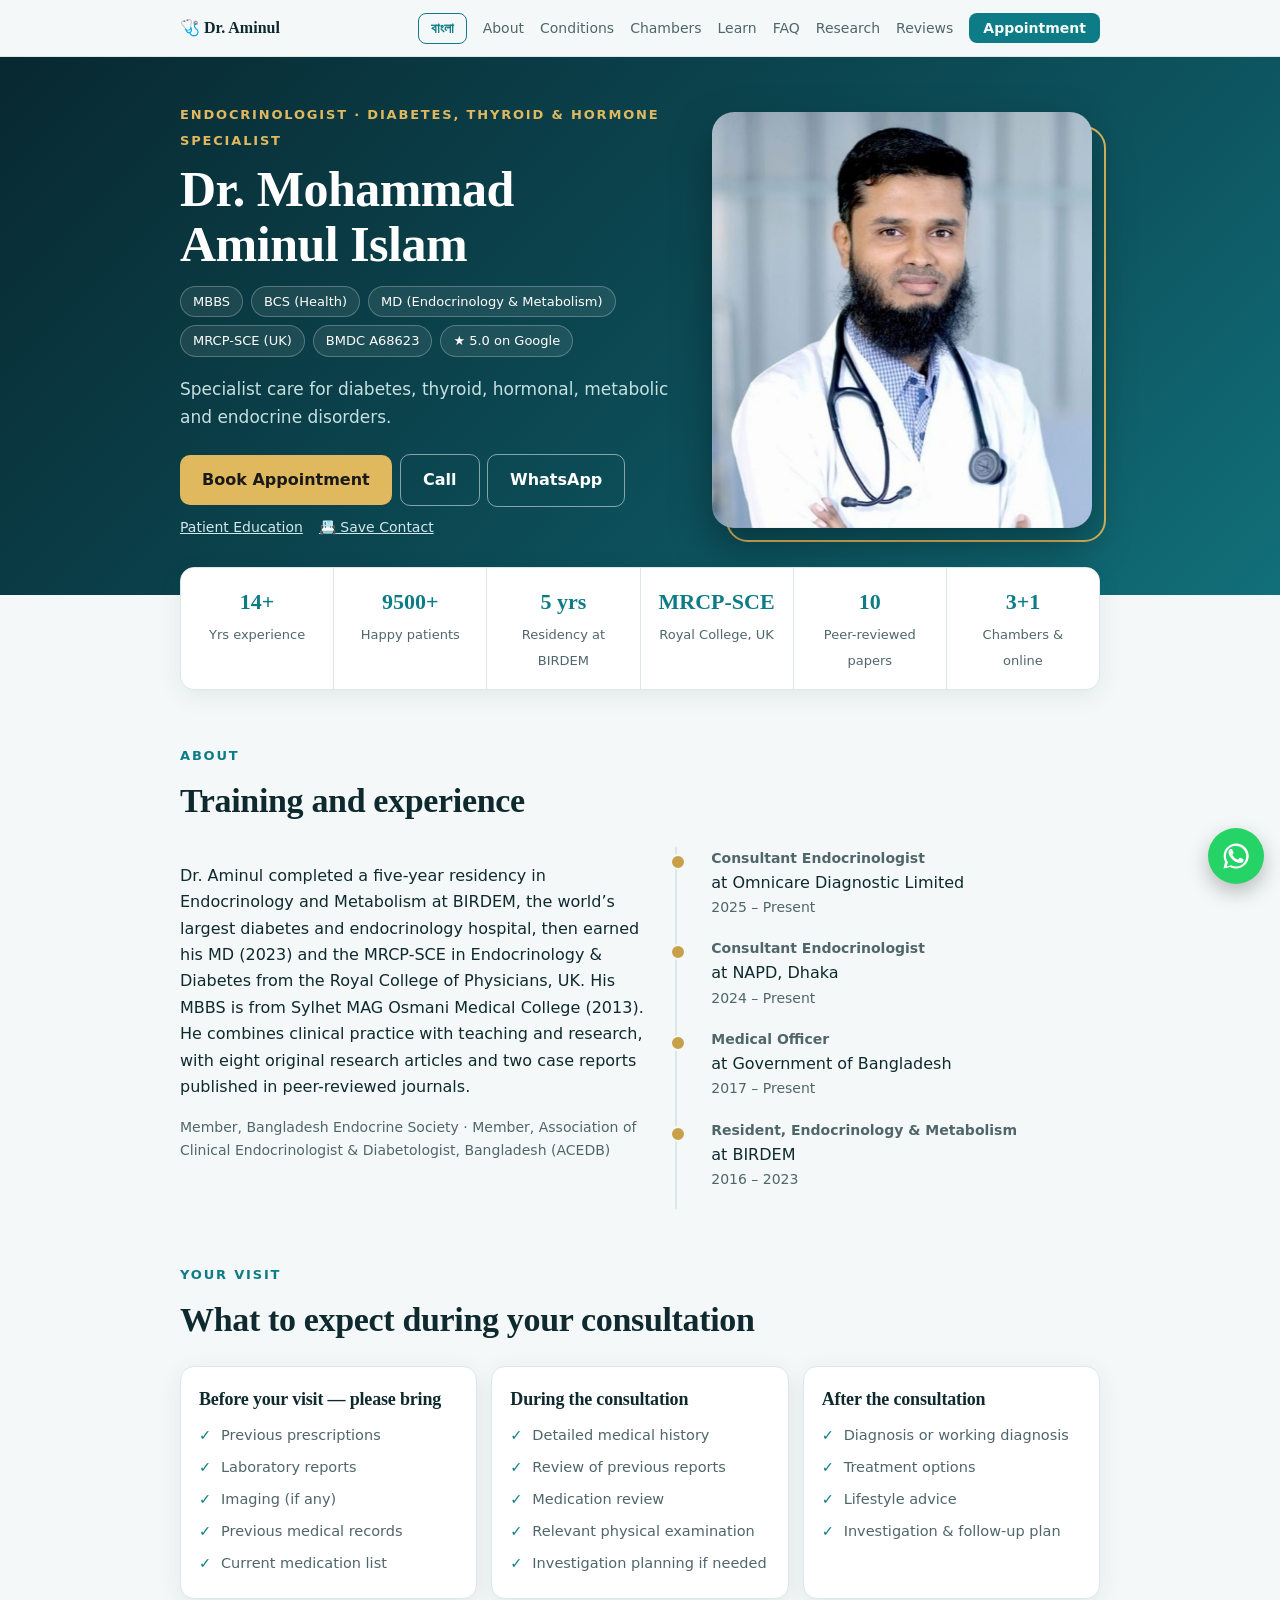
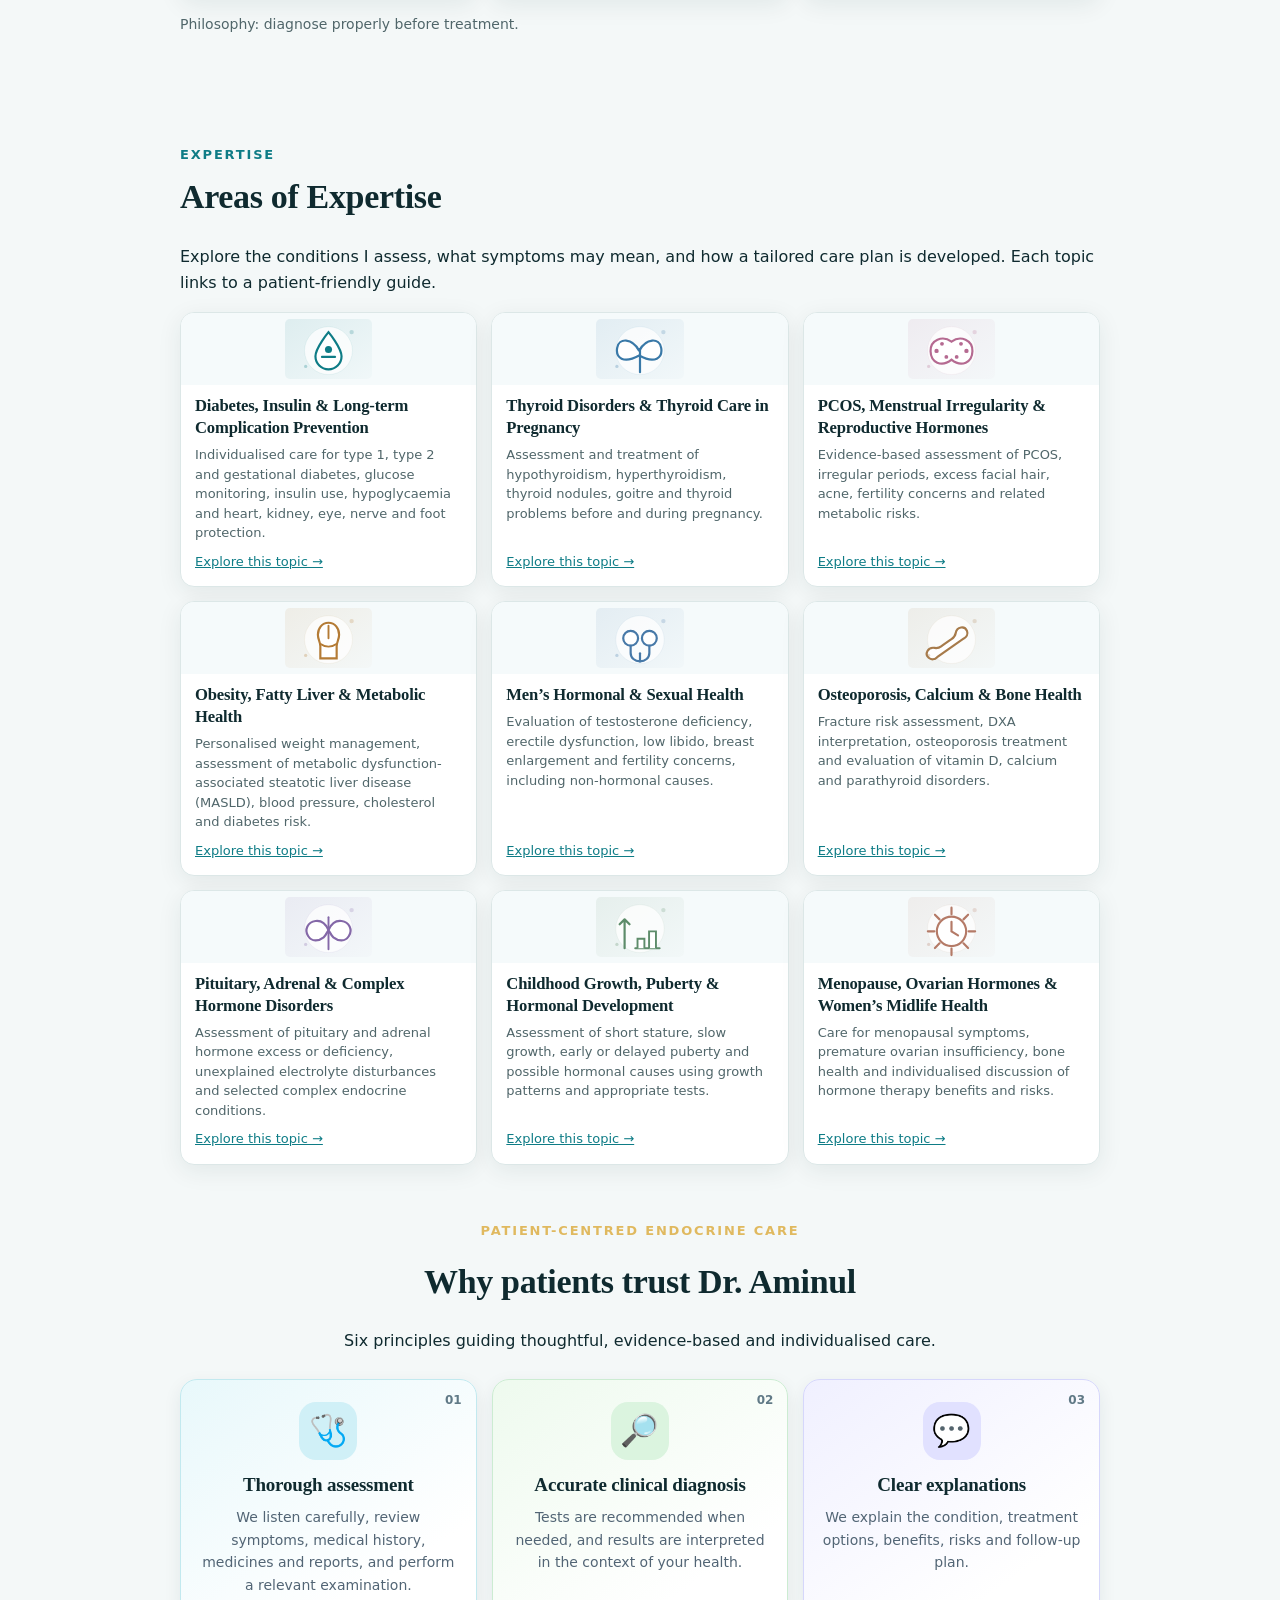
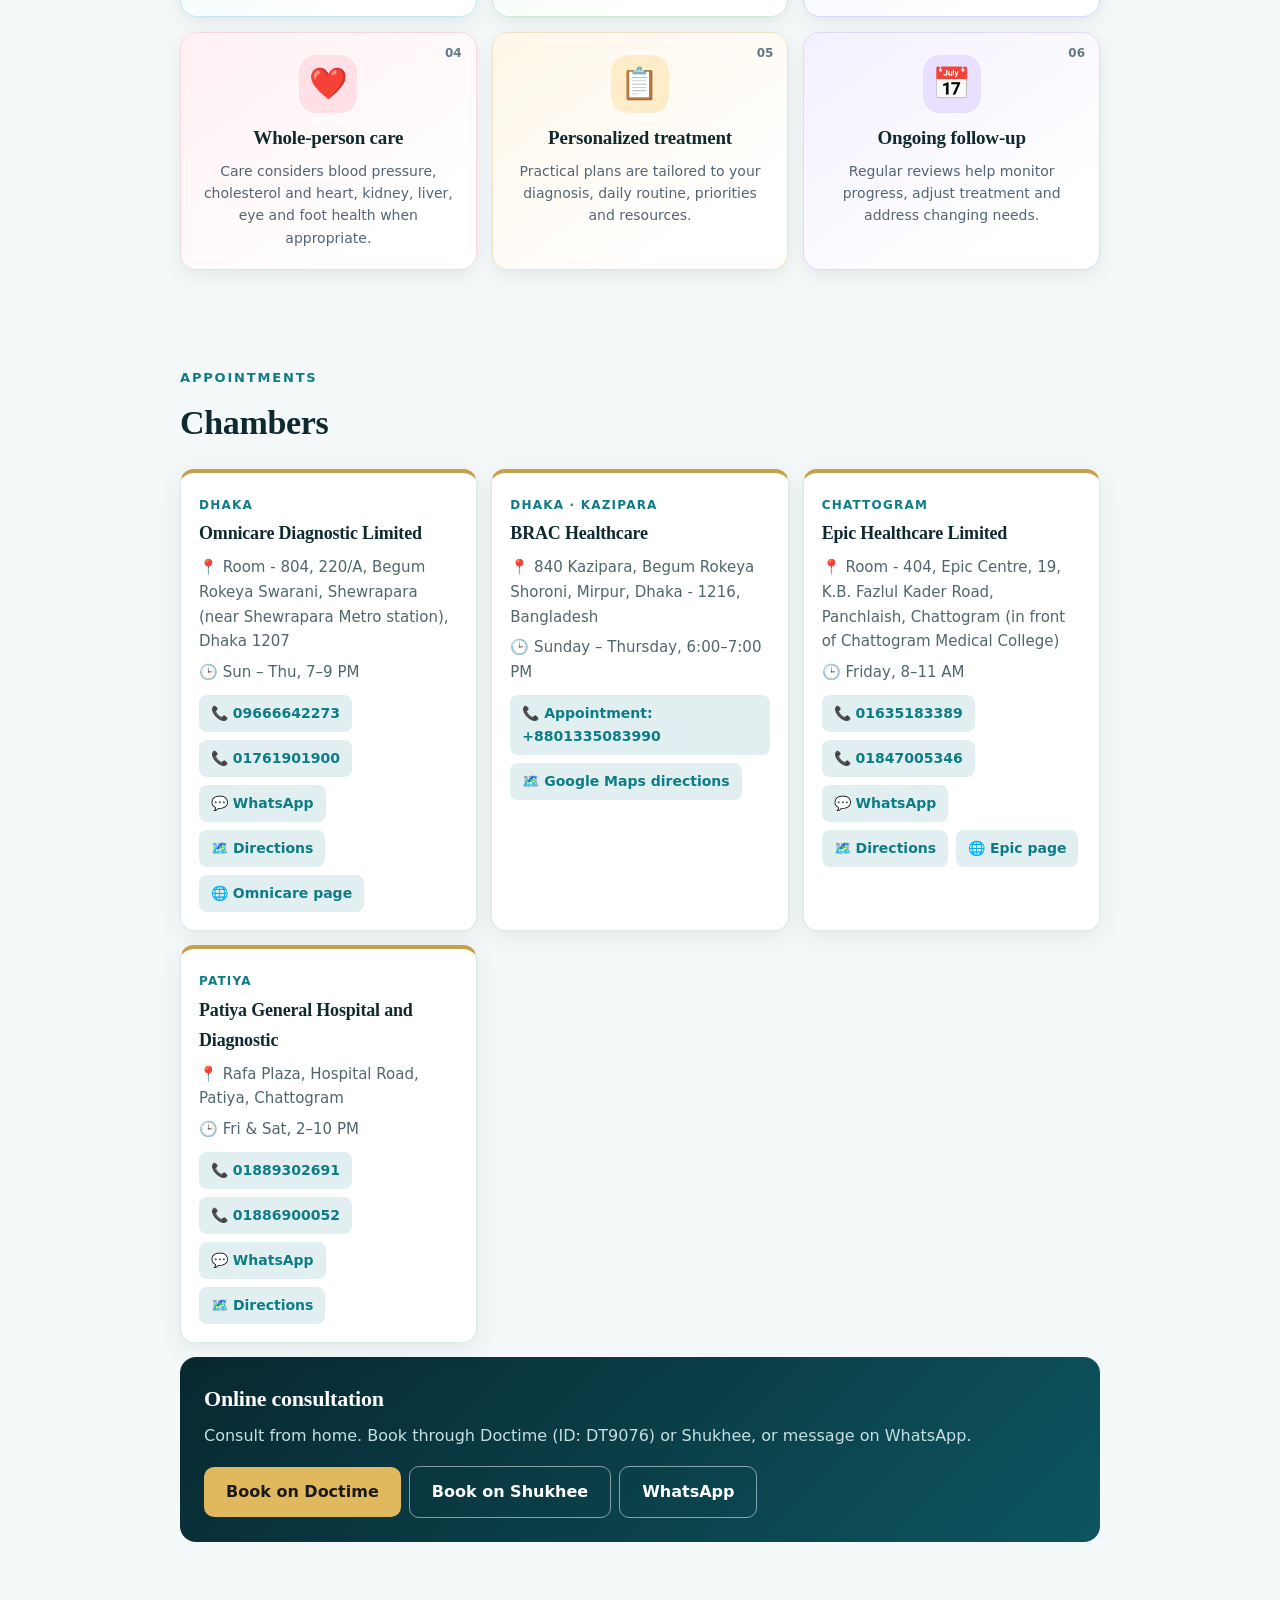
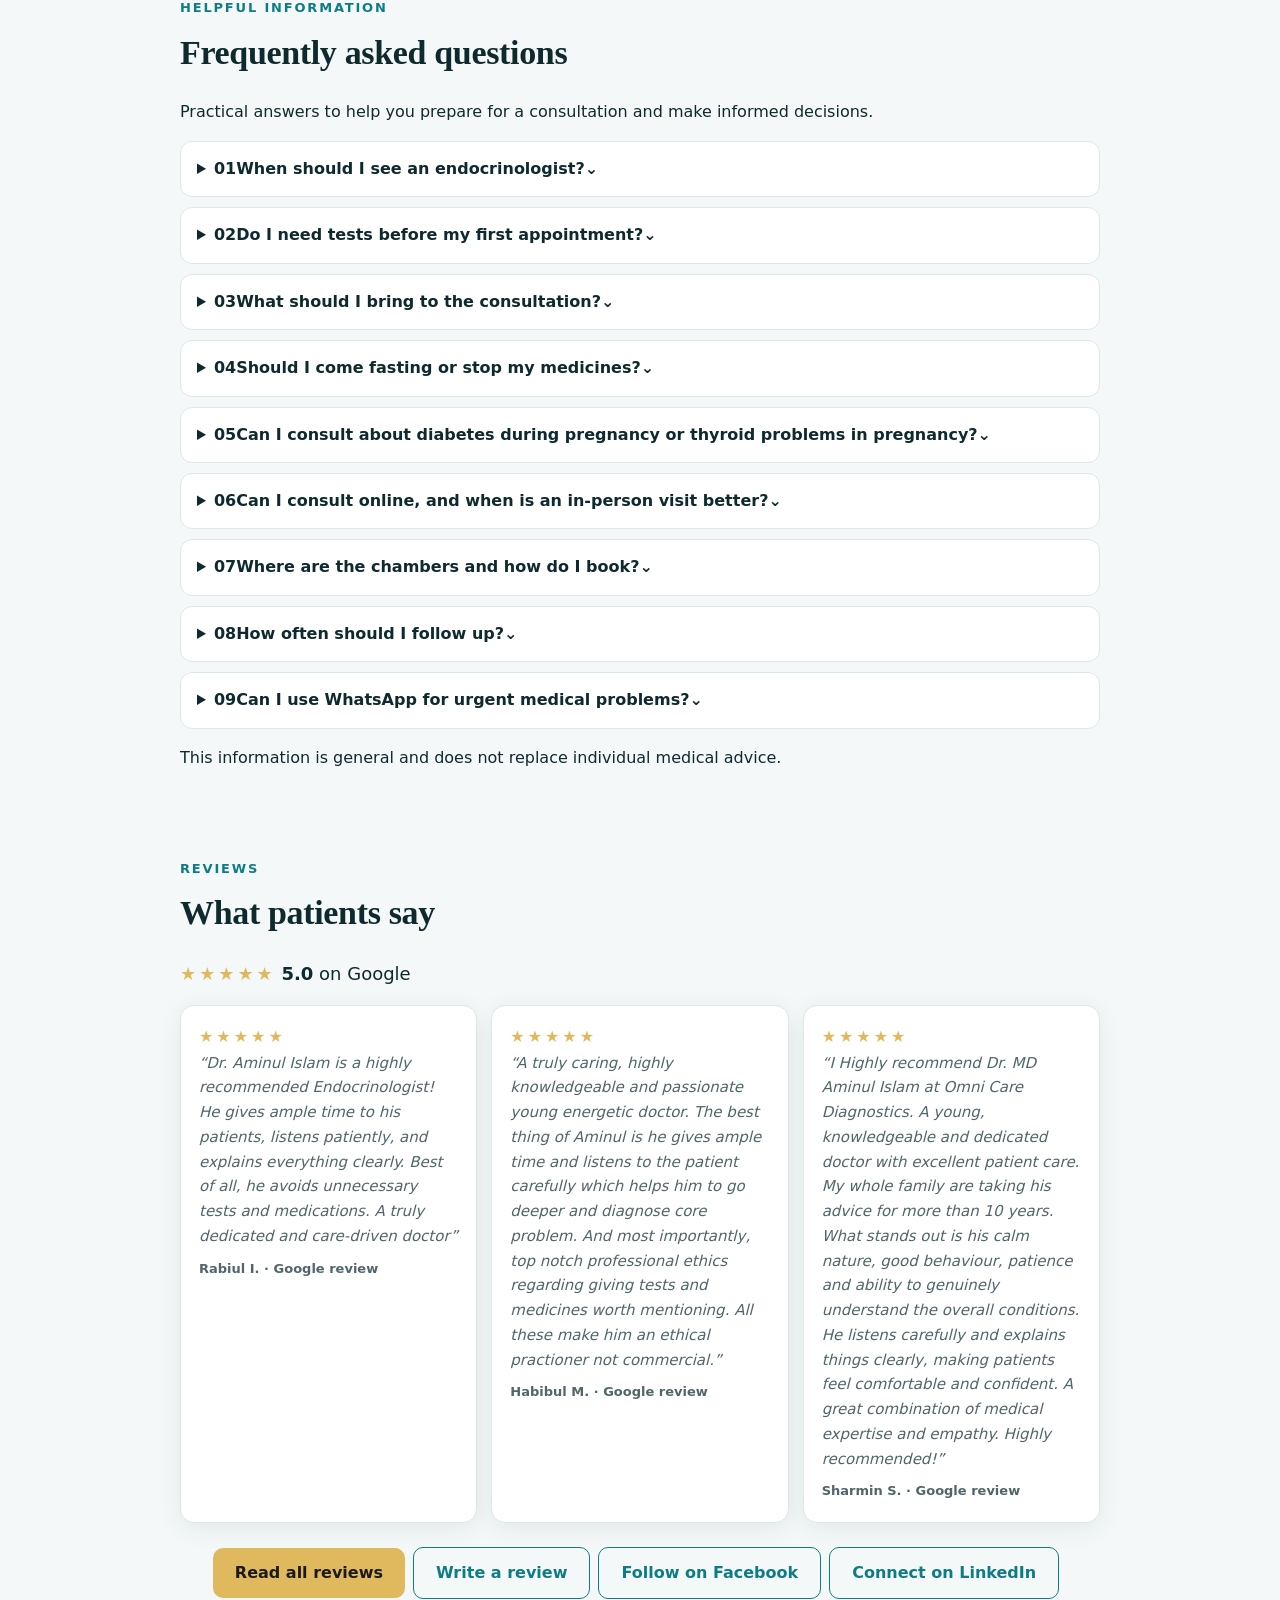
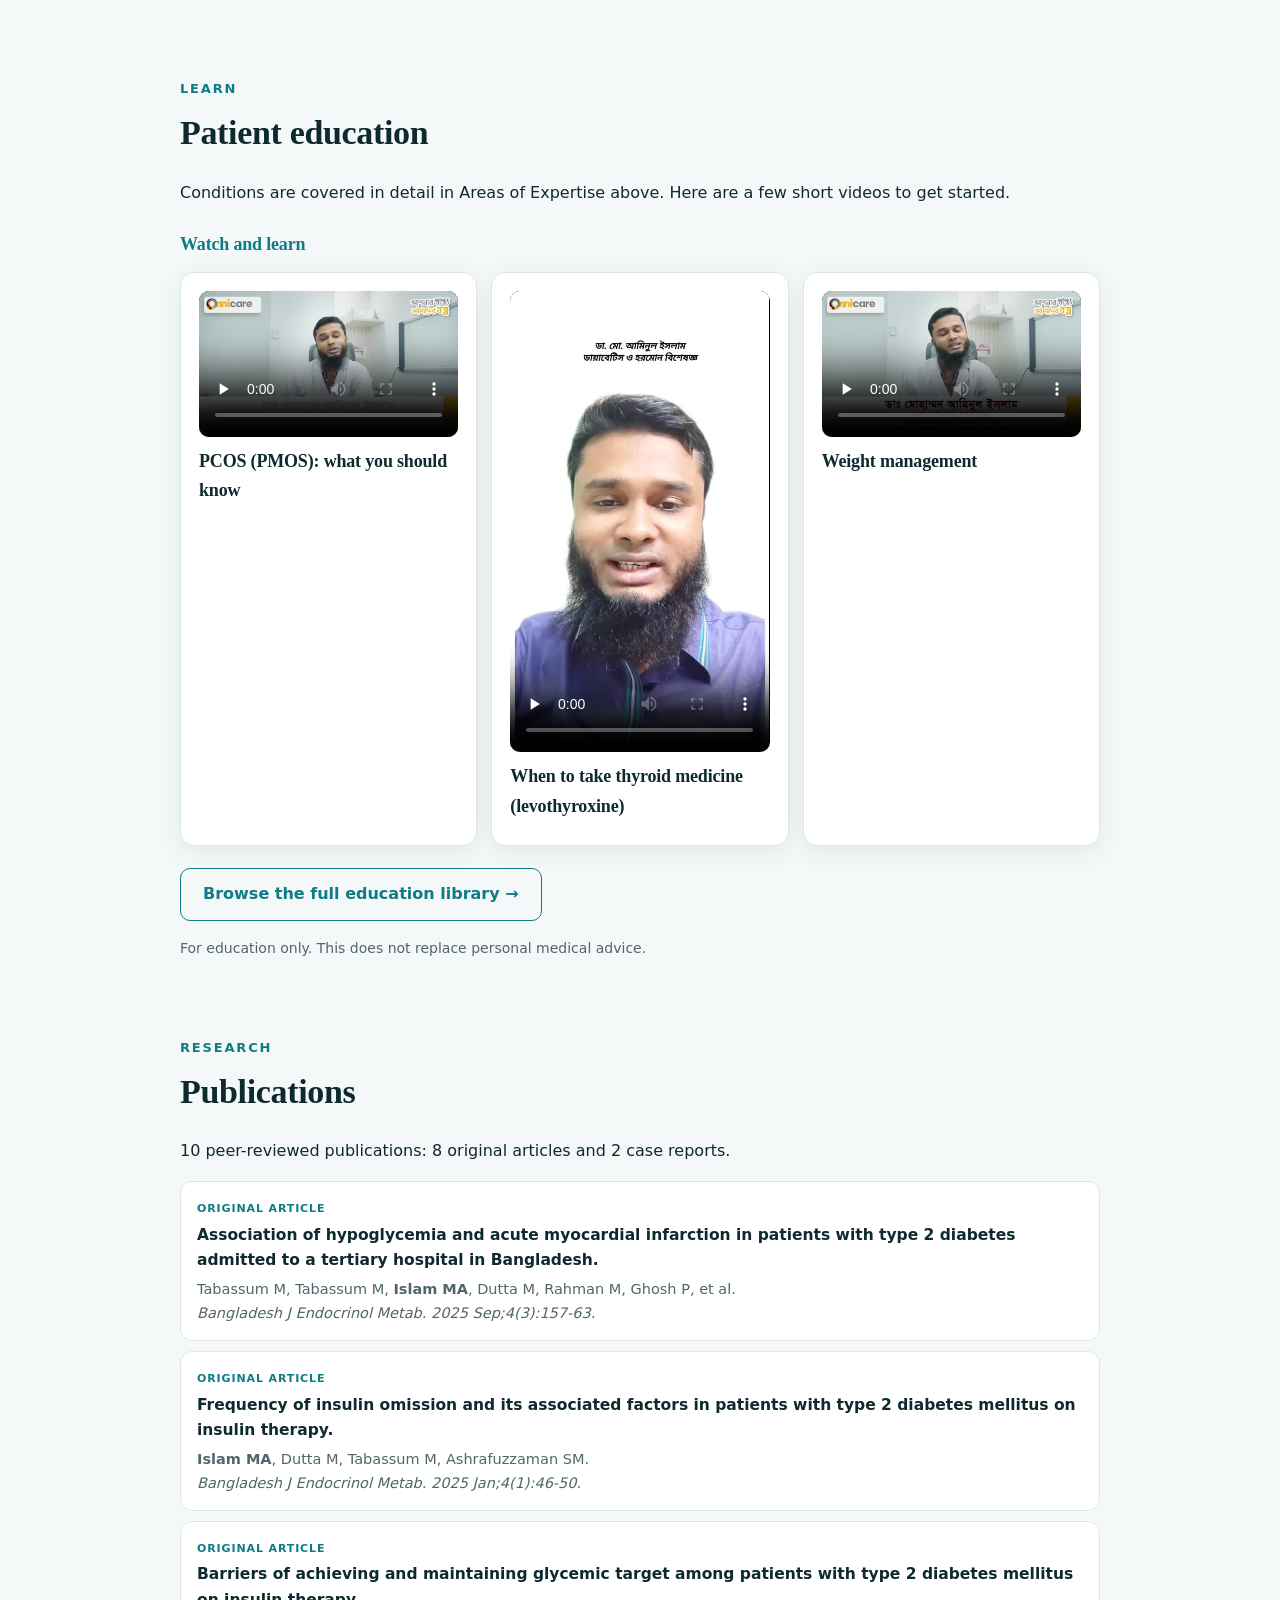
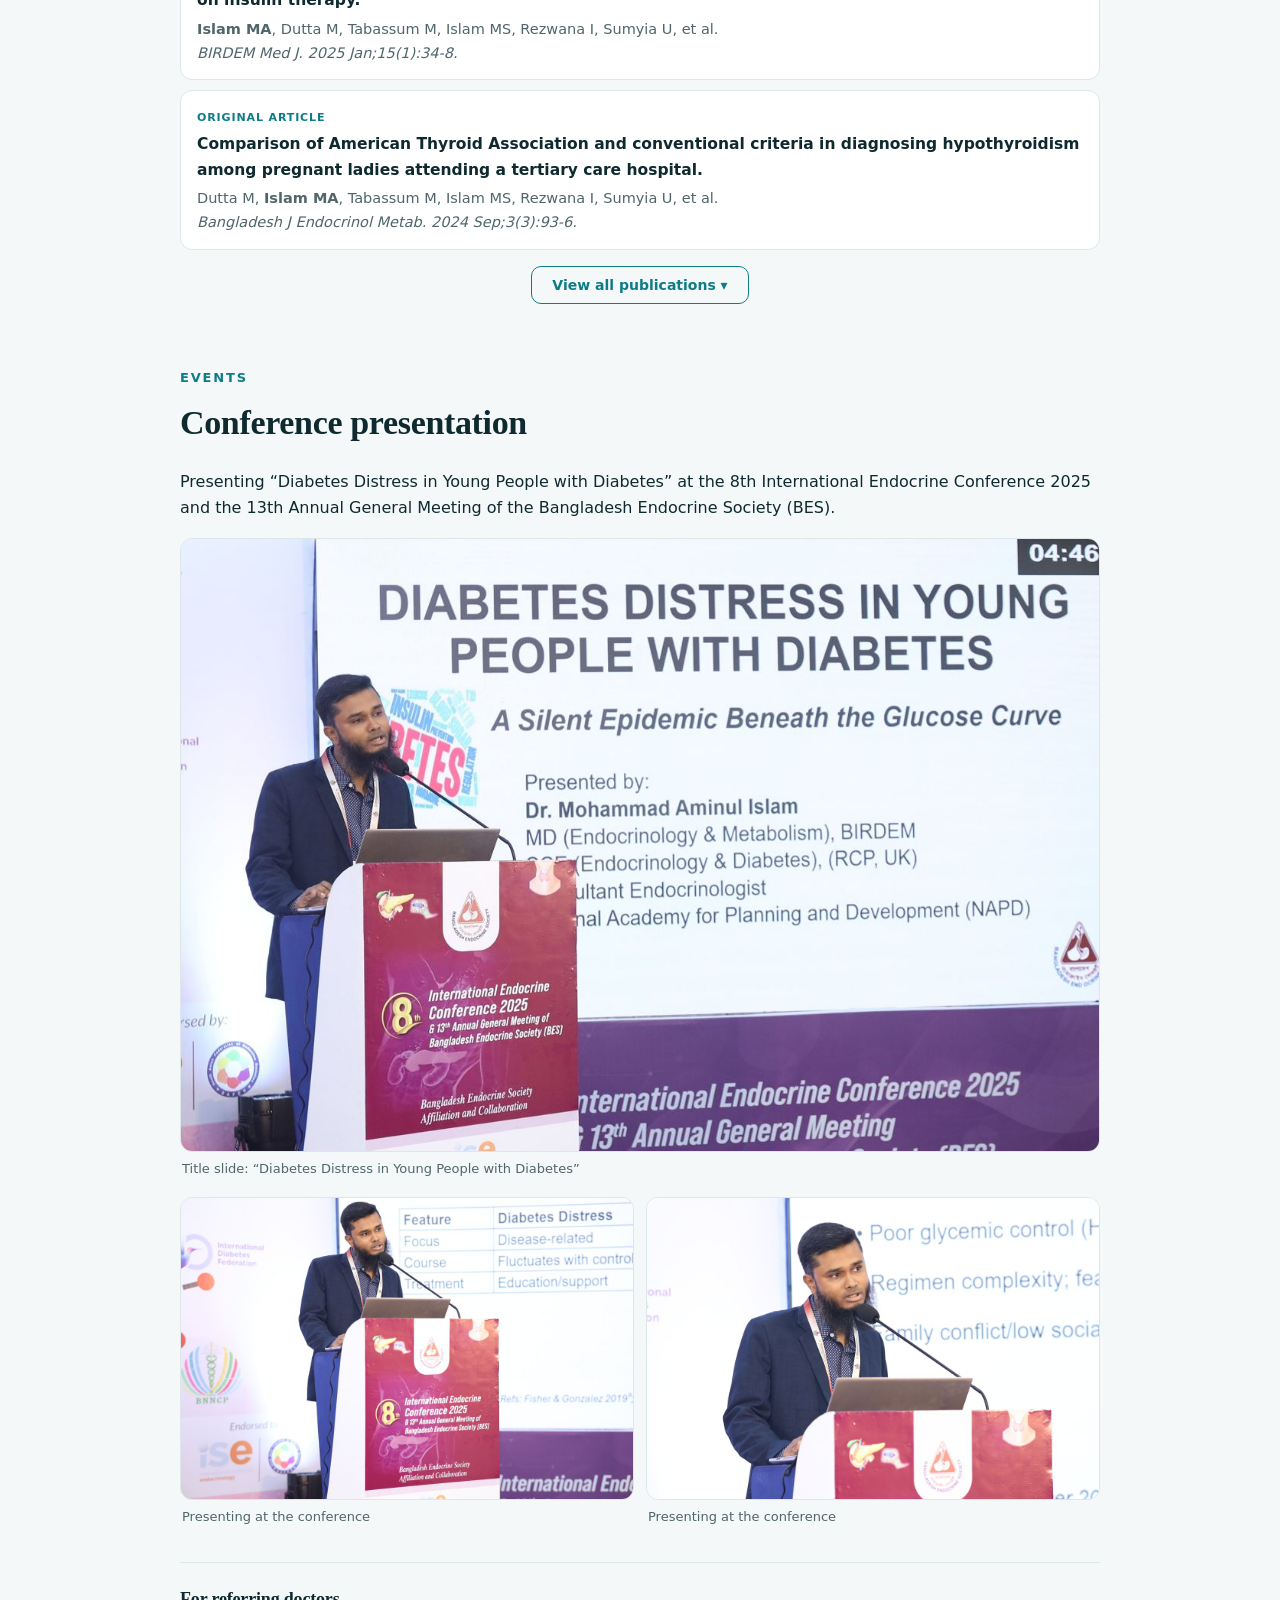
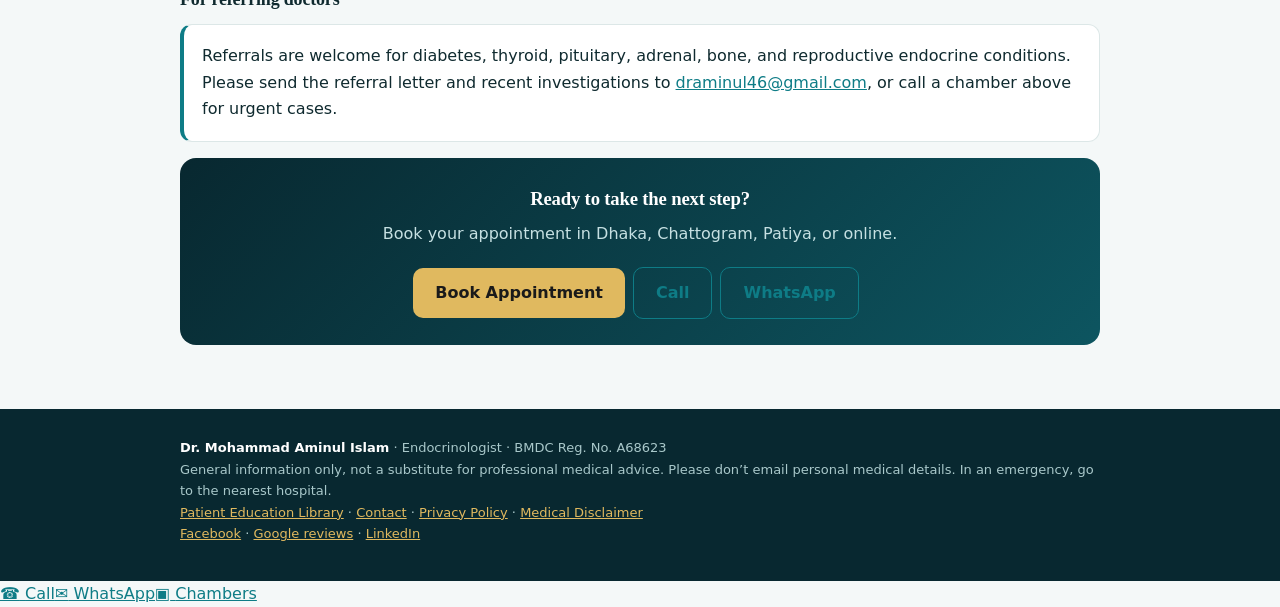
==== commit 3b8a792e: "Add files via upload" ====
--- a/index.html
+++ b/index.html
@@ -72,7 +72,39 @@
 details{background:var(--card);border:1px solid var(--line);border-radius:12px;padding:14px 16px;margin-bottom:10px}summary{cursor:pointer;font-weight:600}details p{color:var(--mute);margin:8px 0 0}
 .ref{background:var(--card);border:1px solid var(--line);border-left:4px solid var(--acc);border-radius:12px;padding:18px}
 footer{margin-top:56px;background:#082830;color:#a9c8ca;font-size:13px;padding:28px 0 36px}footer a{color:#e0b95f}footer b{color:#fff}
-html[lang=bn] .en{display:none}html:not([lang=bn]) .bn{display:none}.bn{letter-spacing:0;text-transform:none;font-family:"Noto Sans Bengali","Kalpurush","Siyam Rupali",system-ui,sans-serif;font-style:normal}.lt{background:transparent;border:1.5px solid var(--acc);color:var(--acc);border-radius:8px;padding:6px 12px;font:600 14px system-ui,sans-serif;cursor:pointer}</style><meta content="https://draminulislam.com/" property="og:url"/><meta content="https://draminulislam.com/social-preview.png" property="og:image"/><meta content="1200" property="og:image:width"/><meta content="630" property="og:image:height"/></head><body>
+html[lang=bn] .en{display:none}html:not([lang=bn]) .bn{display:none}.bn{letter-spacing:0;text-transform:none;font-family:"Noto Sans Bengali","Kalpurush","Siyam Rupali",system-ui,sans-serif;font-style:normal}.lt{background:transparent;border:1.5px solid var(--acc);color:var(--acc);border-radius:8px;padding:6px 12px;font:600 14px system-ui,sans-serif;cursor:pointer}
+
+/* 2026-11-11: live homepage fixes (inline because this page uses embedded CSS) */
+#trust.trust-redesign{padding:34px 0 42px}
+#trust .section-heading{max-width:760px;margin:0 auto 24px;text-align:center}
+#trust .trust-grid-new{display:grid!important;grid-template-columns:repeat(3,minmax(0,1fr))!important;gap:15px!important;align-items:stretch!important}
+#trust .trust-card-new{box-sizing:border-box;display:flex!important;flex-direction:column!important;align-items:center!important;text-align:center!important;position:relative;min-width:0;min-height:0!important;margin:0!important;padding:22px 17px 20px!important;border:1px solid var(--trust-border,#d7e8e8)!important;border-radius:17px!important;background:linear-gradient(145deg,var(--trust-bg,#eef9f9),#fff 78%)!important;box-shadow:0 6px 18px rgba(15,55,68,.08)!important}
+#trust .trust-icon-new{box-sizing:border-box;display:grid!important;place-items:center!important;width:58px!important;height:58px!important;flex:0 0 58px!important;border-radius:17px!important;background:var(--trust-icon,#e1f5f5)!important;font-family:"Apple Color Emoji","Segoe UI Emoji","Noto Color Emoji",sans-serif!important;font-size:31px!important;line-height:1!important;margin:0 auto 12px!important}
+#trust .trust-count-new{position:absolute;right:14px;top:13px;font:700 12px system-ui,sans-serif;color:#607986}
+#trust .trust-card-new h3{font-size:clamp(15px,1.55vw,19px)!important;line-height:1.35!important;margin:0 0 9px!important;padding:0!important}
+#trust .trust-card-new p{font-size:14px!important;line-height:1.6!important;margin:0!important;padding:0!important;color:#526575;max-width:36ch}
+#trust .trust-tone-1{--trust-bg:#e8f8fb;--trust-border:#c2e9ef;--trust-icon:#d0f0f7}
+#trust .trust-tone-2{--trust-bg:#eefaee;--trust-border:#ccecd2;--trust-icon:#dbf4df}
+#trust .trust-tone-3{--trust-bg:#f0f0ff;--trust-border:#d6d7fb;--trust-icon:#e1e1ff}
+#trust .trust-tone-4{--trust-bg:#fff0f3;--trust-border:#f9d7e0;--trust-icon:#ffe0e7}
+#trust .trust-tone-5{--trust-bg:#fff7e8;--trust-border:#f2e1c2;--trust-icon:#ffedc9}
+#trust .trust-tone-6{--trust-bg:#f4efff;--trust-border:#e2d7f8;--trust-icon:#e9dfff}
+.expertise-grid .expertise-card{padding:0!important;overflow:hidden!important;display:flex!important;flex-direction:column!important;min-height:0!important}
+.expertise-grid .expertise-card>img{display:block!important;box-sizing:border-box!important;width:100%!important;height:72px!important;object-fit:contain!important;object-position:center!important;padding:6px 20px!important;margin:0!important;background:#f5fafb!important}
+.expertise-grid .expertise-card h3{font-size:clamp(15px,1.3vw,18px)!important;line-height:1.32!important;margin:0!important;padding:10px 14px 0!important}
+.expertise-grid .expertise-card p{font-size:13px!important;line-height:1.5!important;margin:6px 0 0!important;padding:0 14px!important;flex:1}
+.expertise-grid .expertise-card .expertise-link{margin:8px 14px 14px!important;font-size:13px!important}
+@media(max-width:700px){
+ #trust .trust-grid-new{grid-template-columns:repeat(2,minmax(0,1fr))!important;gap:12px!important}
+ #trust .trust-card-new{padding:19px 12px!important}
+ .expertise-grid .expertise-card>img{height:60px!important;padding:5px 12px!important}
+ .expertise-grid .expertise-card h3{padding:9px 11px 0!important}
+ .expertise-grid .expertise-card p{padding:0 11px!important}
+ .expertise-grid .expertise-card .expertise-link{margin:7px 11px 12px!important}
+}
+@media(max-width:440px){#trust .trust-grid-new{grid-template-columns:1fr!important}}
+
+</style><meta content="https://draminulislam.com/" property="og:url"/><meta content="https://draminulislam.com/social-preview.png" property="og:image"/><meta content="1200" property="og:image:width"/><meta content="630" property="og:image:height"/></head><body>
 <header class="top"><div class="w"><span class="brand">🩺 Dr. Aminul</span><nav><button class="lt" id="lt" type="button">বাংলা</button><a href="#about"><span class="en">About</span><span class="bn">আমার সম্পর্কে</span></a><a href="#care">Conditions</a><a href="#book"><span class="en">Chambers</span><span class="bn">চেম্বার</span></a><a href="#learn"><span class="en">Learn</span><span class="bn">জানুন</span></a><a href="#faq">FAQ</a><a href="#research"><span class="en">Research</span><span class="bn">গবেষণা</span></a><a href="#reviews"><span class="en">Reviews</span><span class="bn">রিভিউ</span></a><a class="bk" href="#book"><span class="en">Appointment</span><span class="bn">অ্যাপয়েন্টমেন্ট</span></a></nav></div></header>
 <div class="hero"><div class="w"><div><span class="eyebrow"><span class="en">Endocrinologist · Diabetes, Thyroid &amp; Hormone Specialist</span><span class="bn">এন্ডোক্রাইনোলজিস্ট · ডায়াবেটিস, থাইরয়েড ও হরমোন বিশেষজ্ঞ</span></span><h1><span class="en">Dr. Mohammad Aminul Islam</span><span class="bn">ডা. মোহাম্মদ আমিনুল ইসলাম</span></h1>
 <div class="chips"><span class="chip">MBBS</span><span class="chip">BCS (Health)</span><span class="chip">MD (Endocrinology &amp; Metabolism)</span><span class="chip">MRCP-SCE (UK)</span><span class="chip">BMDC A68623</span><span class="chip"><span class="en">★ 5.0 on Google</span><span class="bn">★ গুগলে ৫.০</span></span></div>
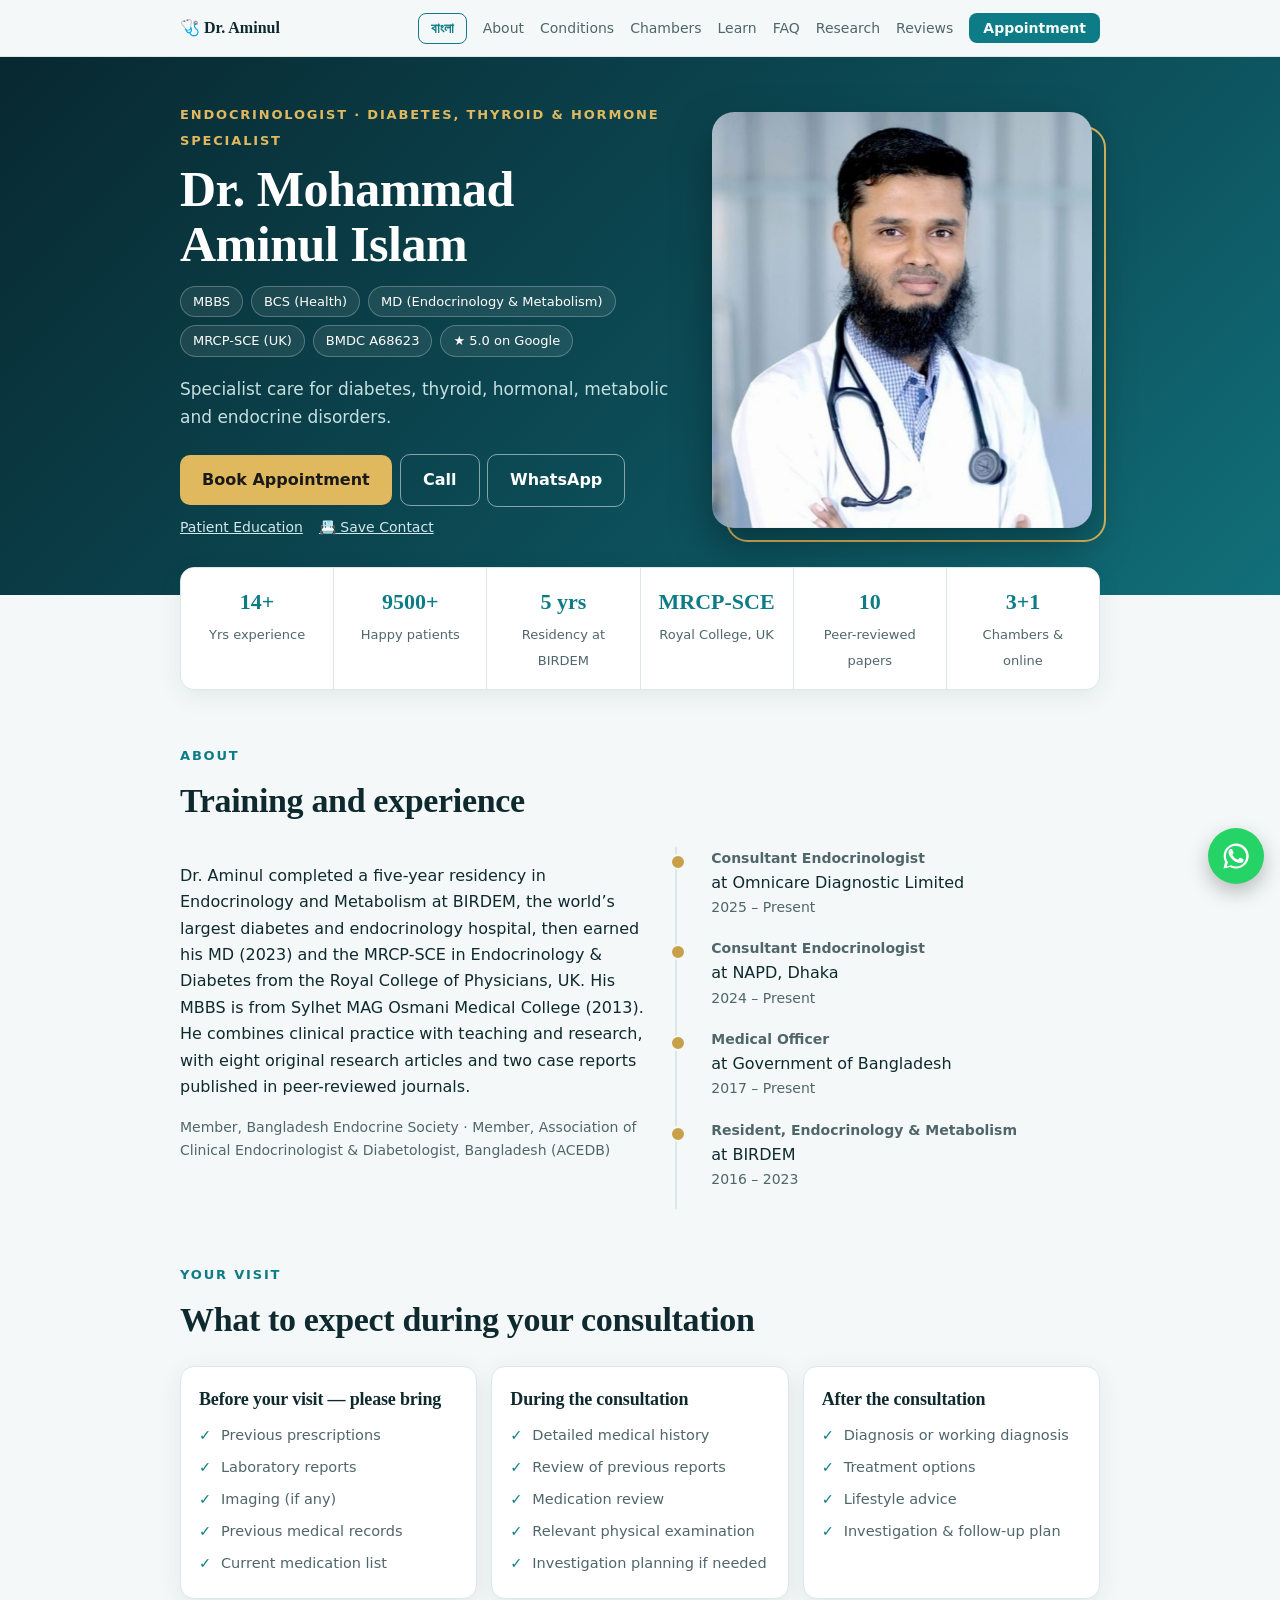
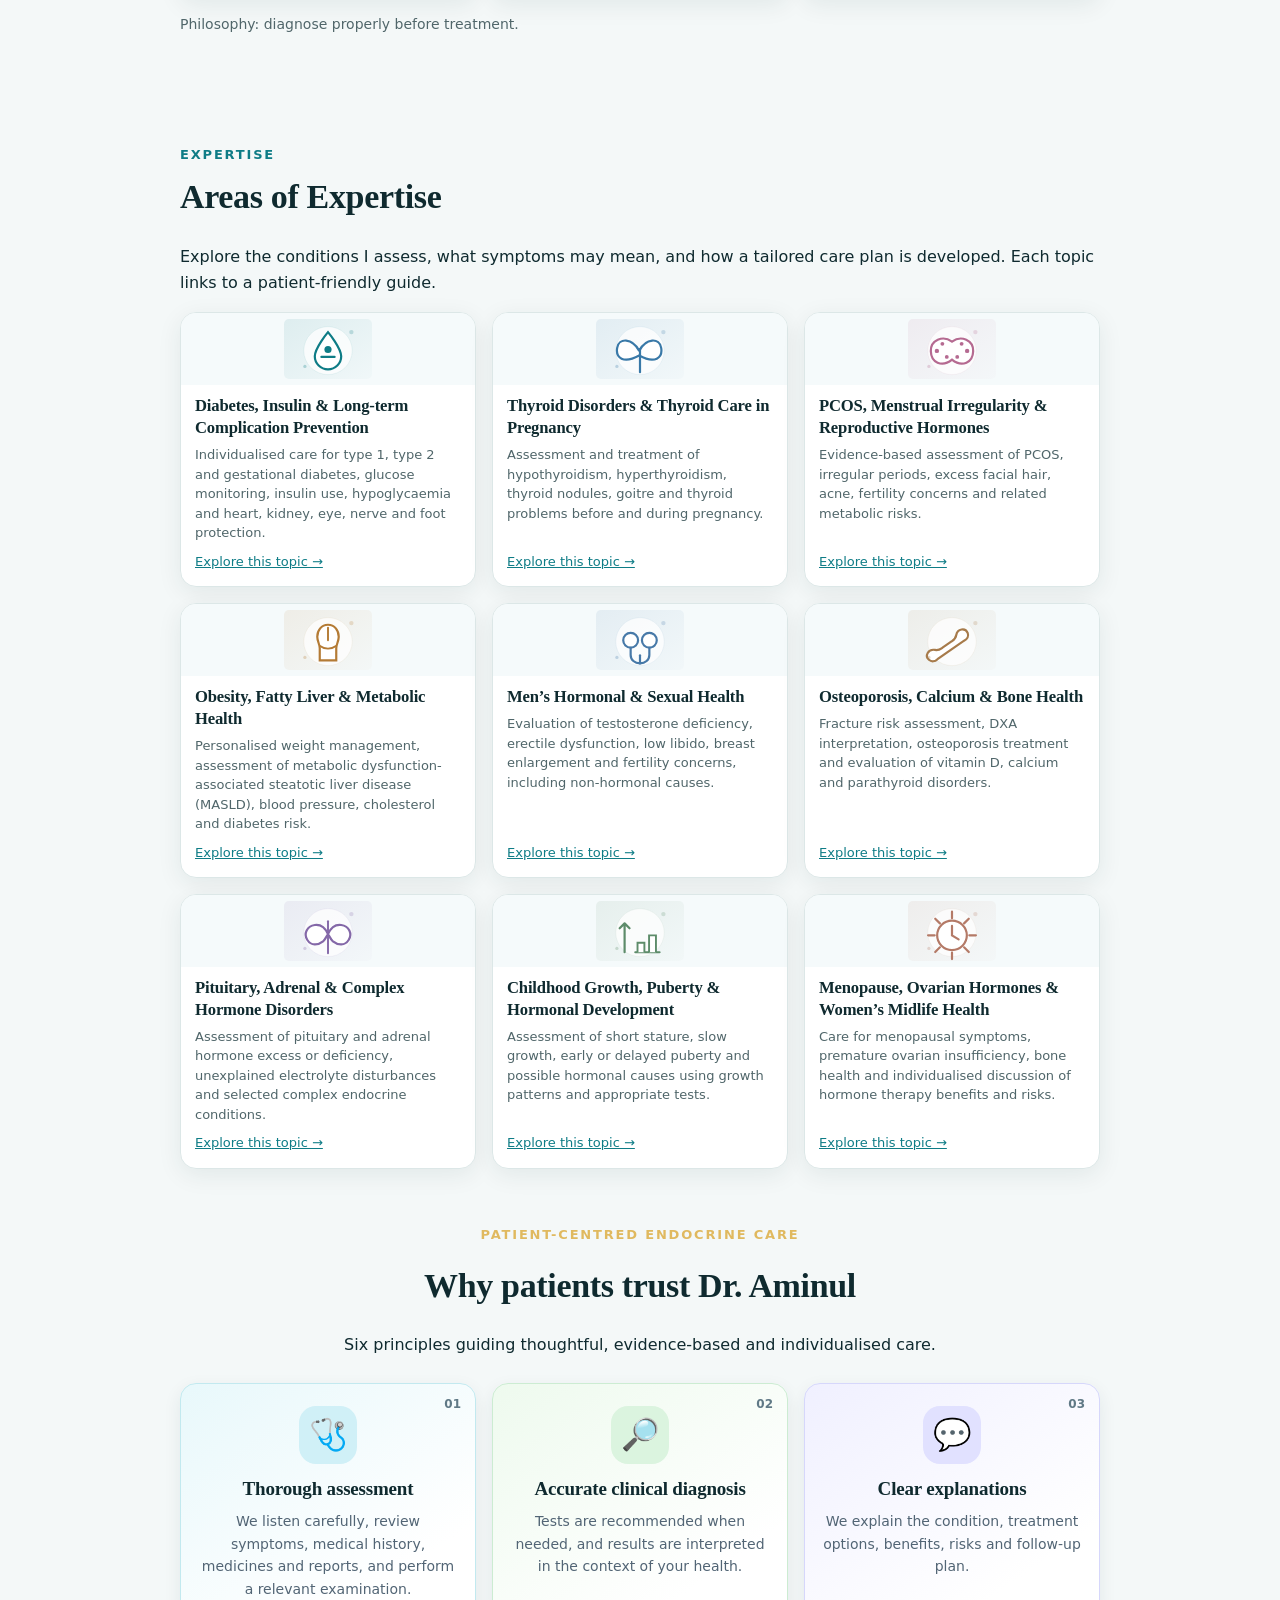
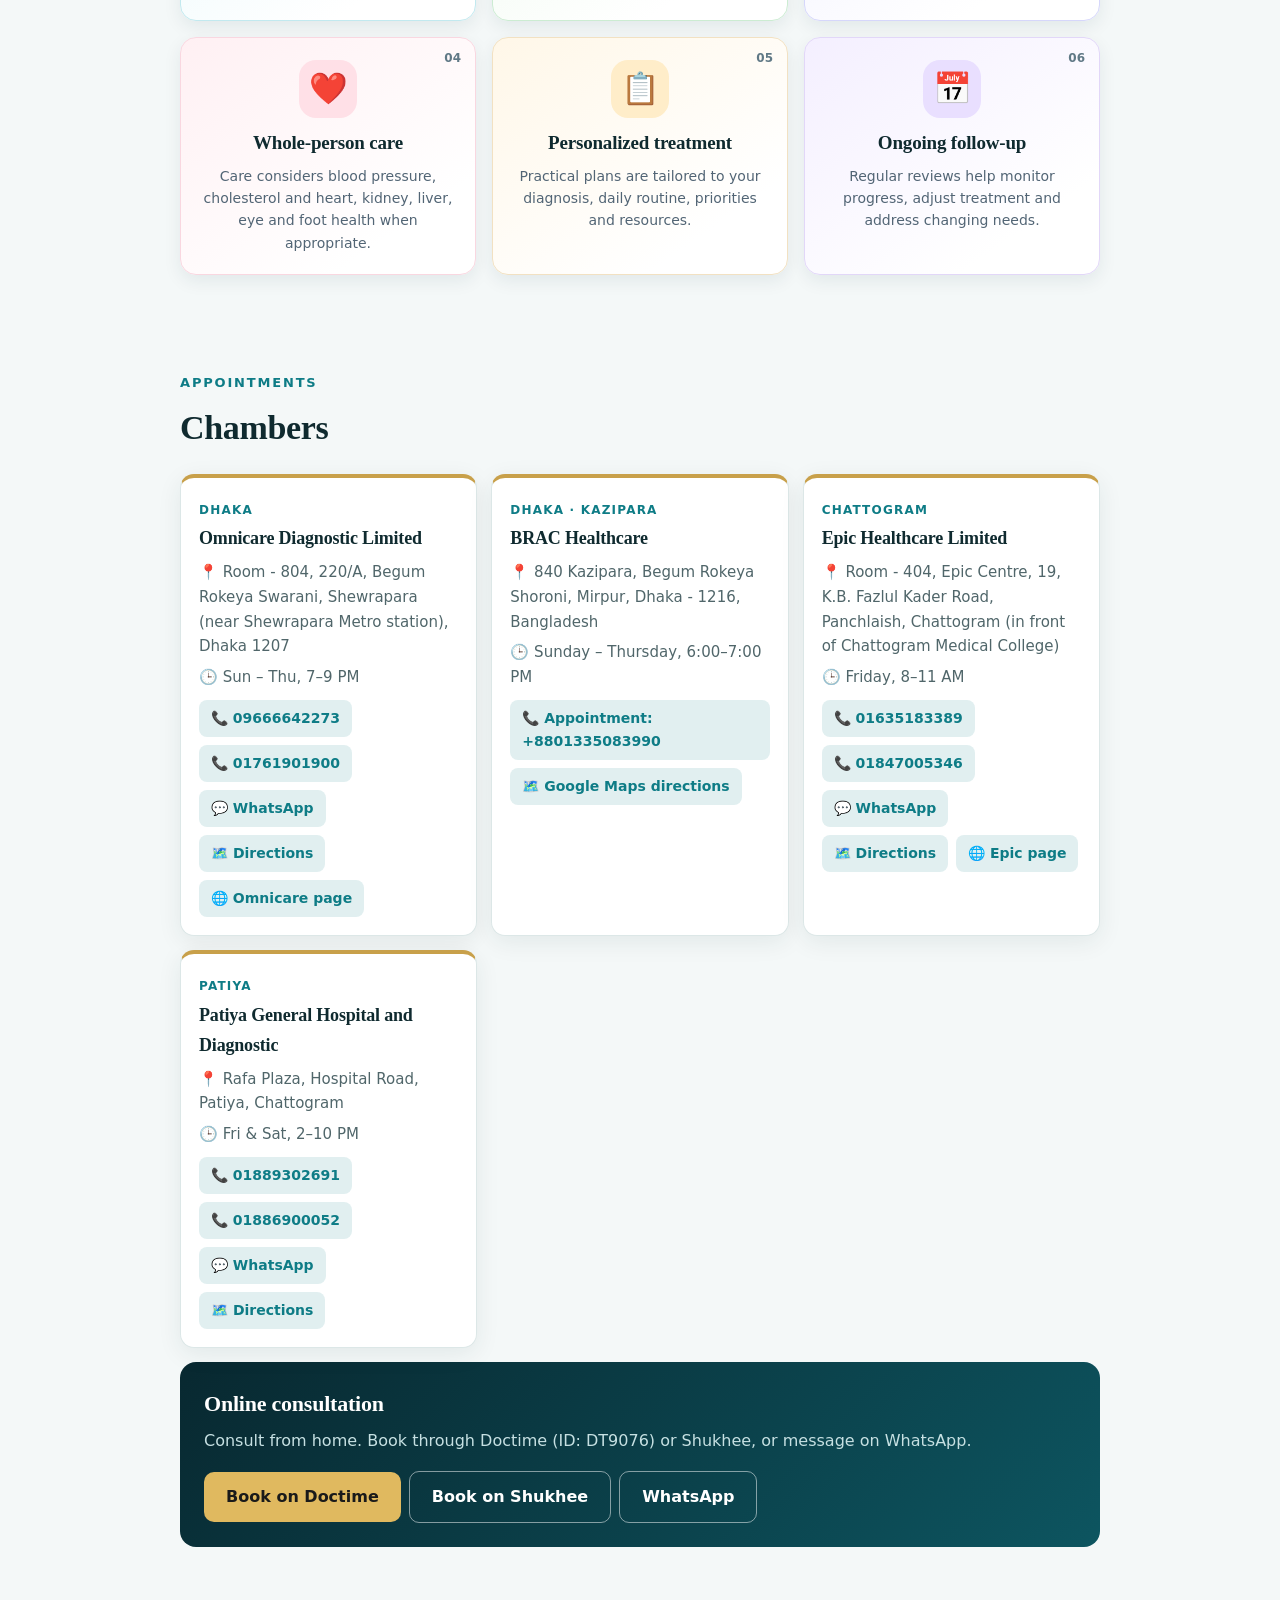
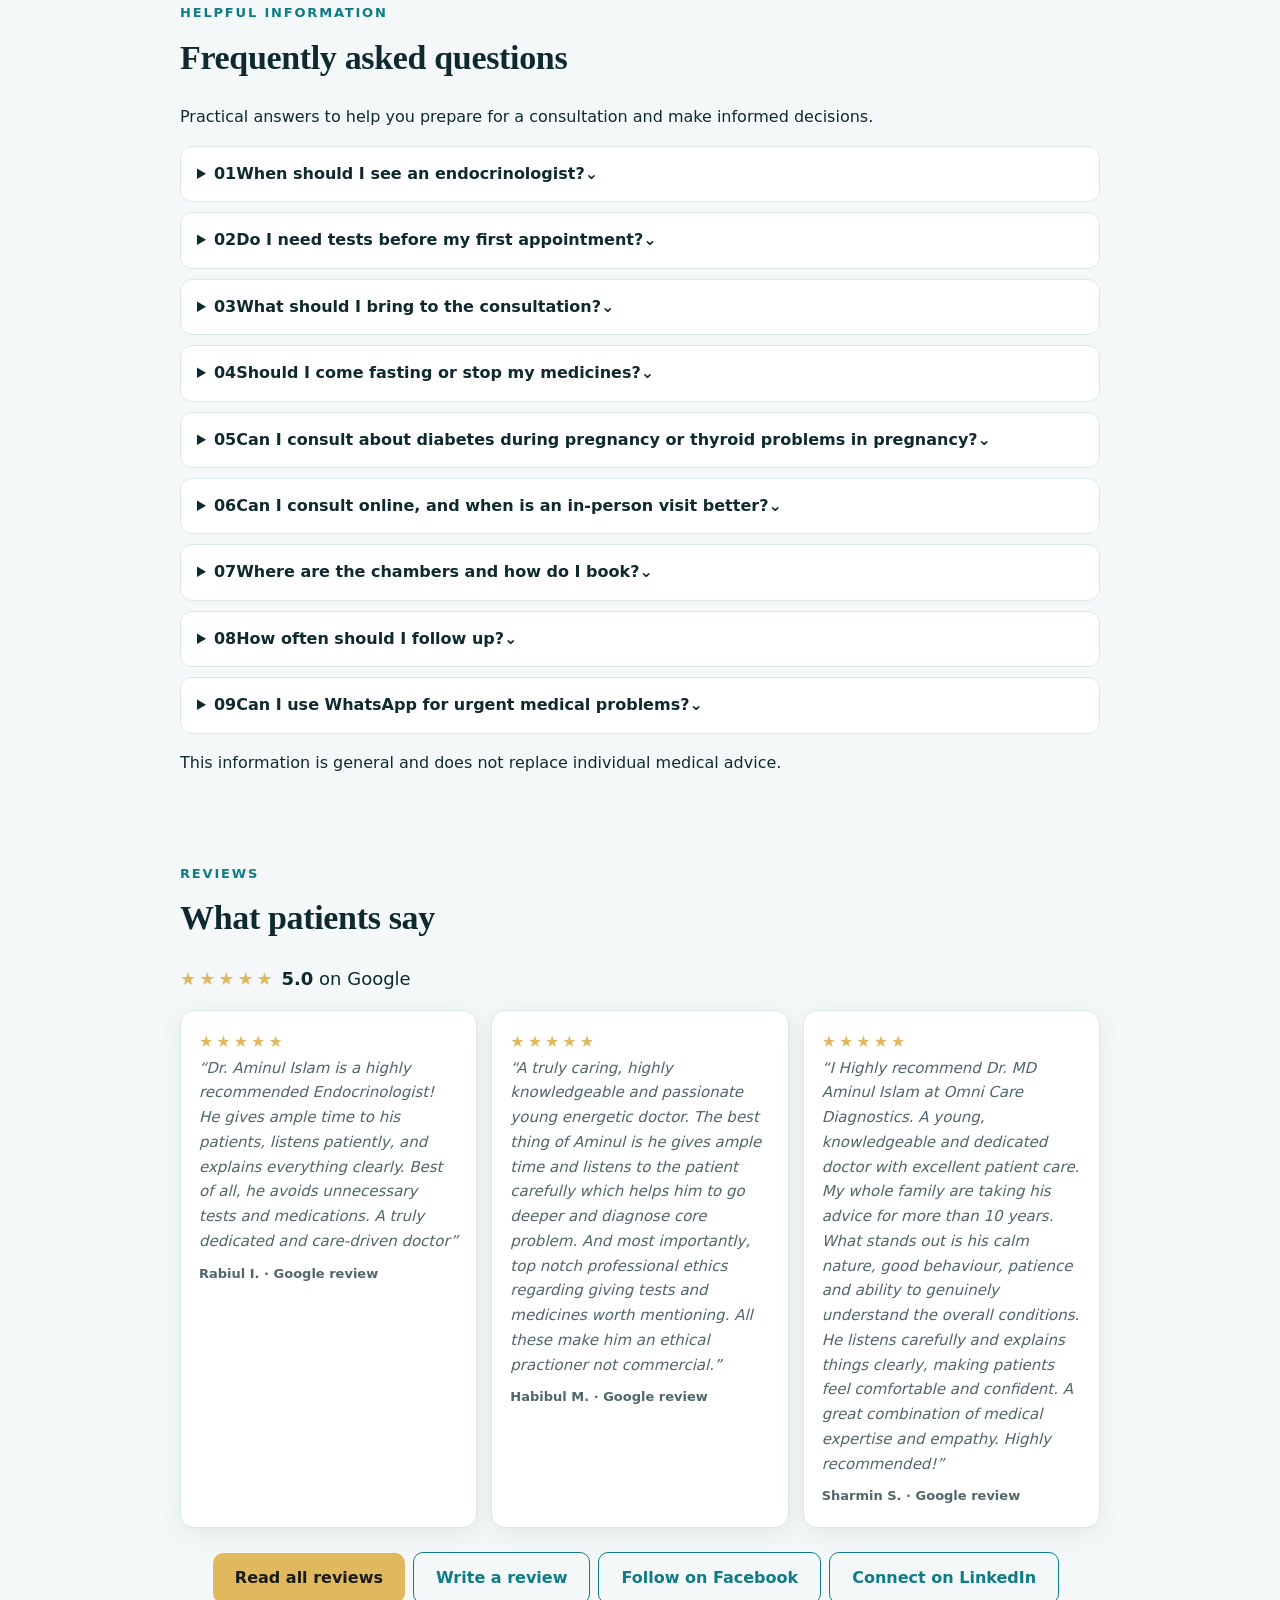
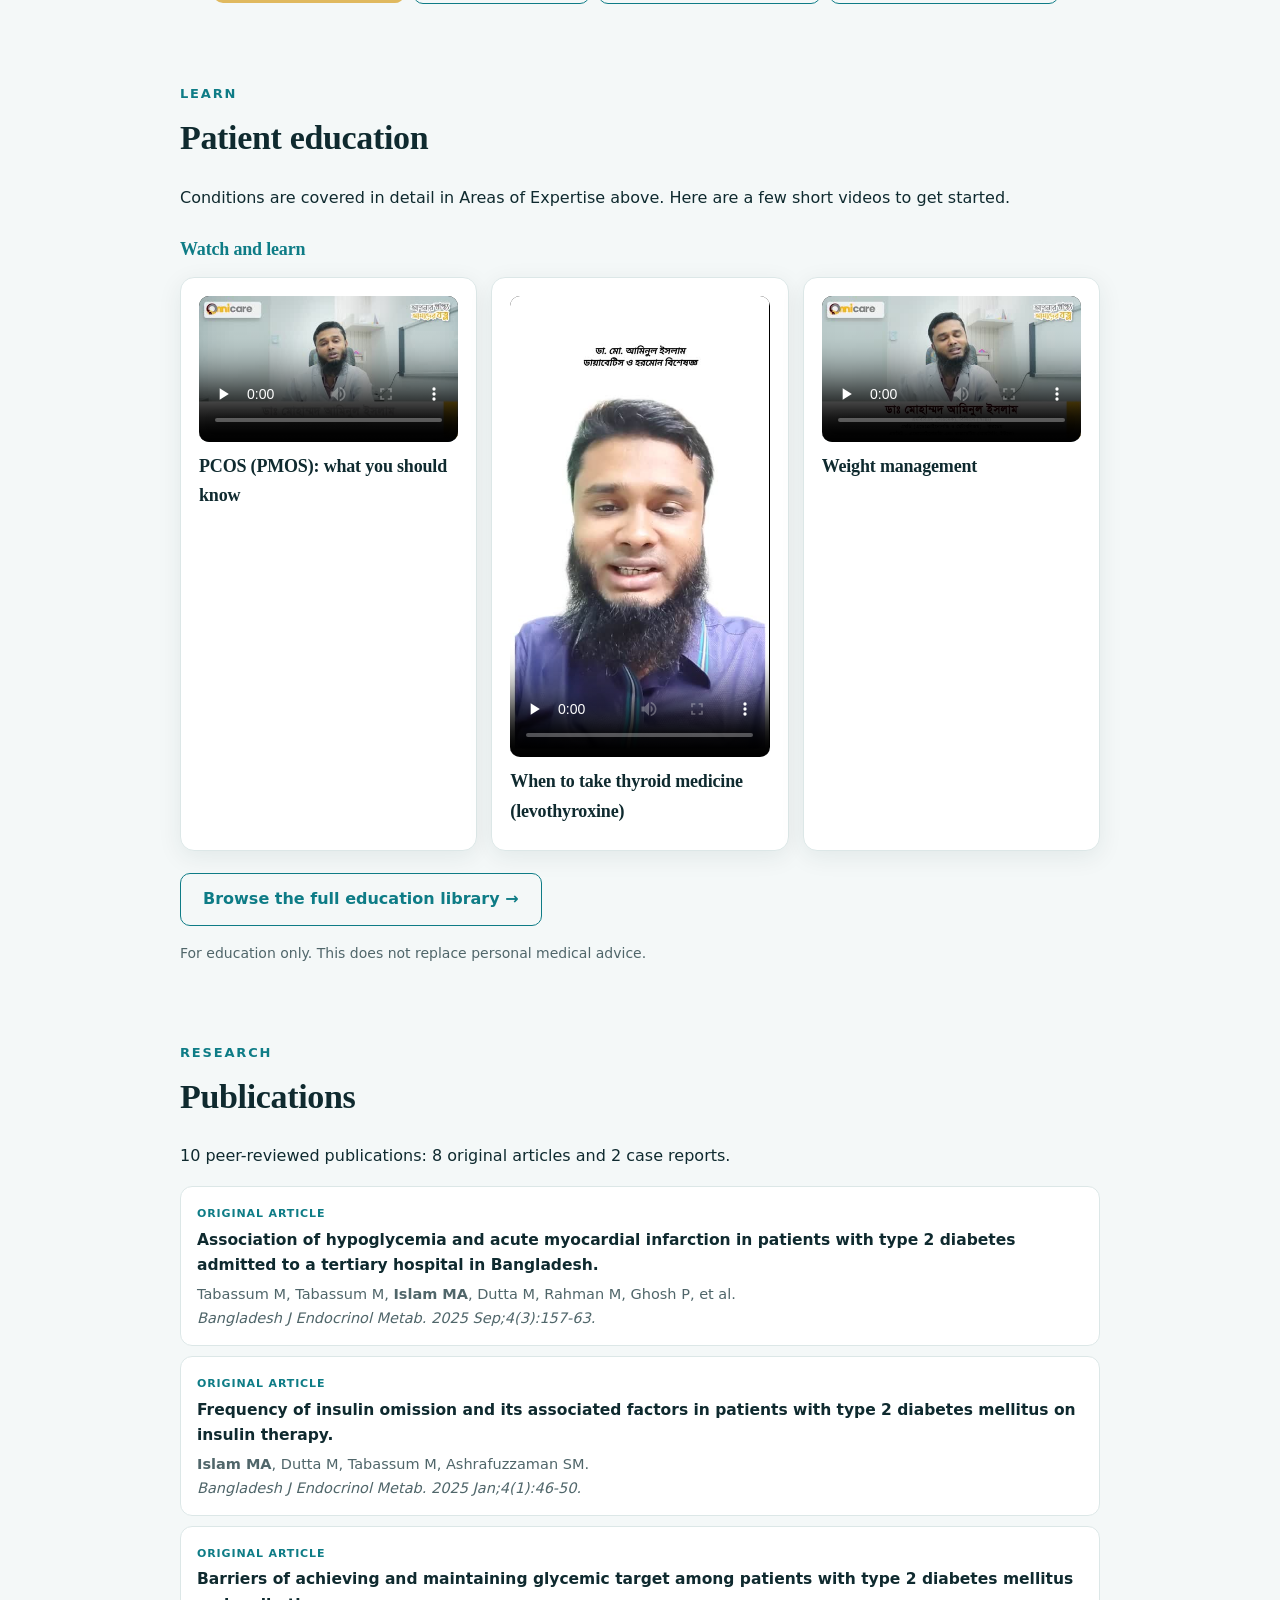
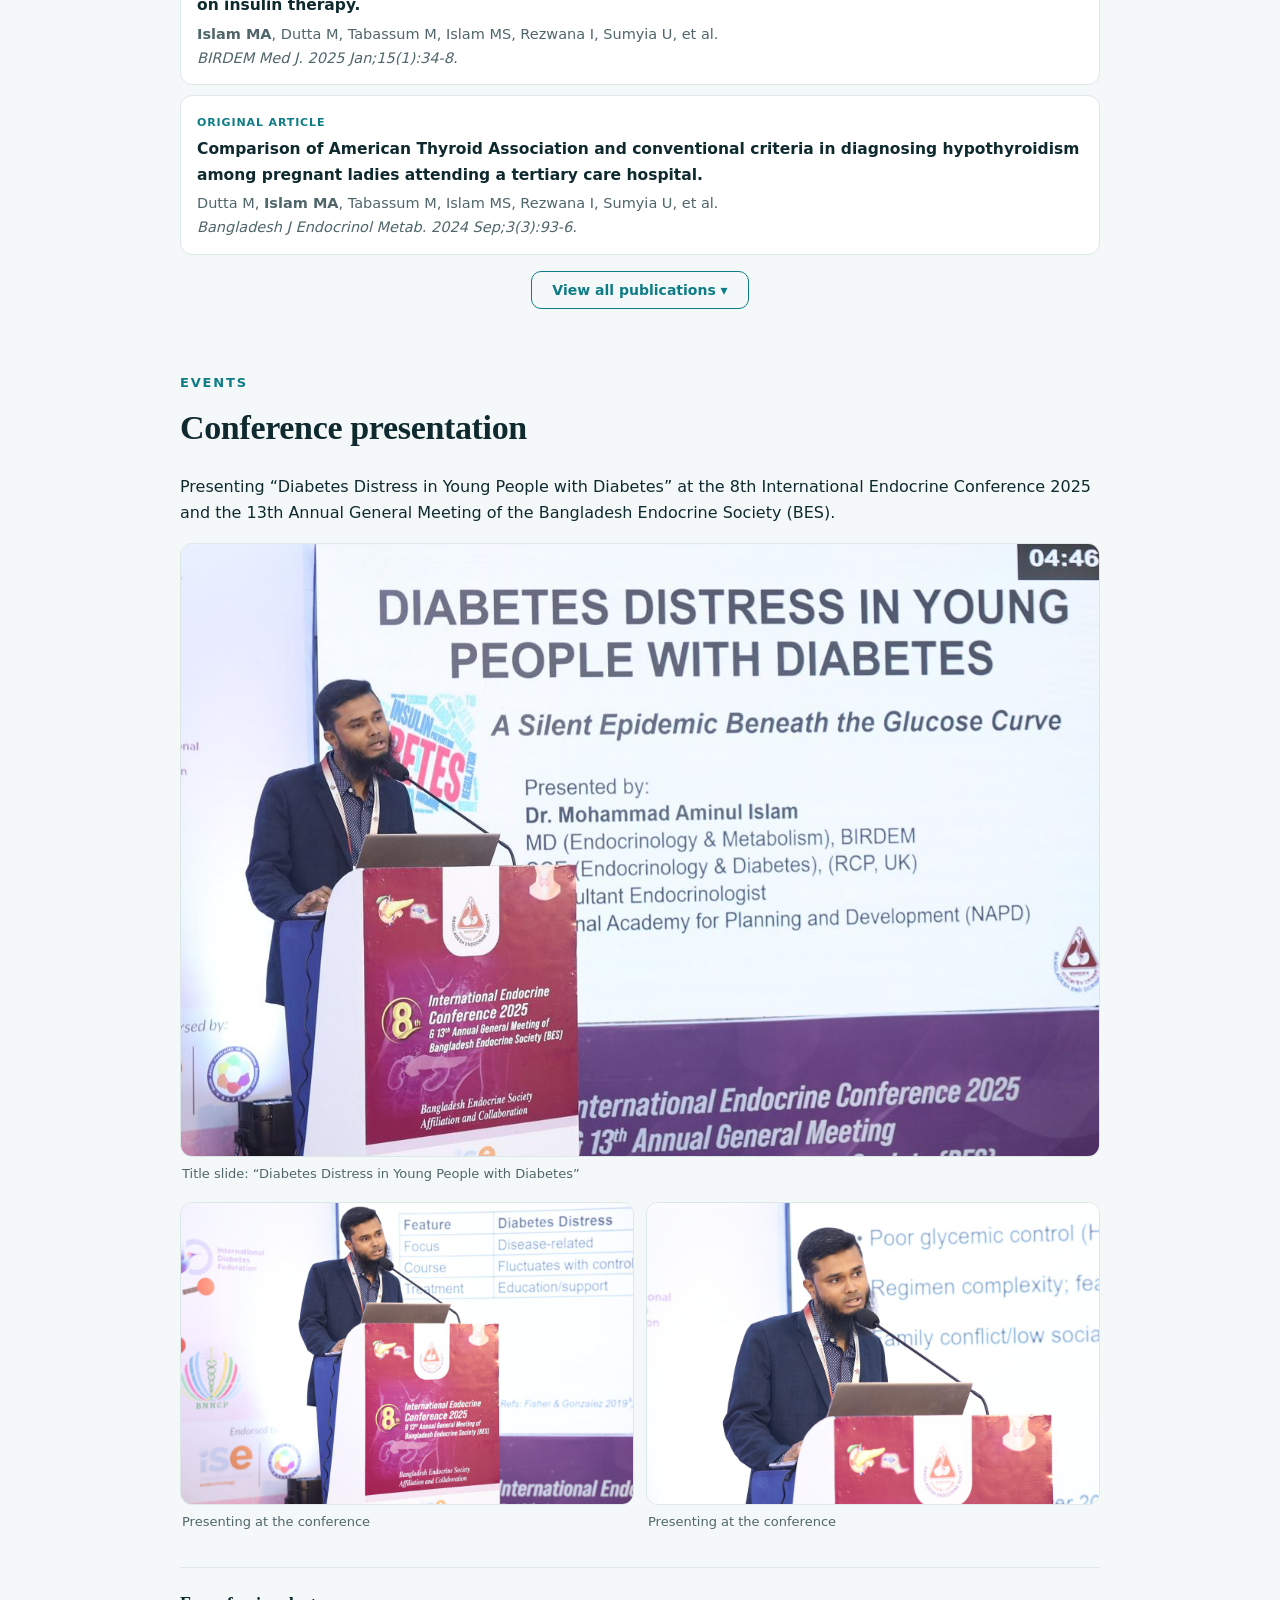
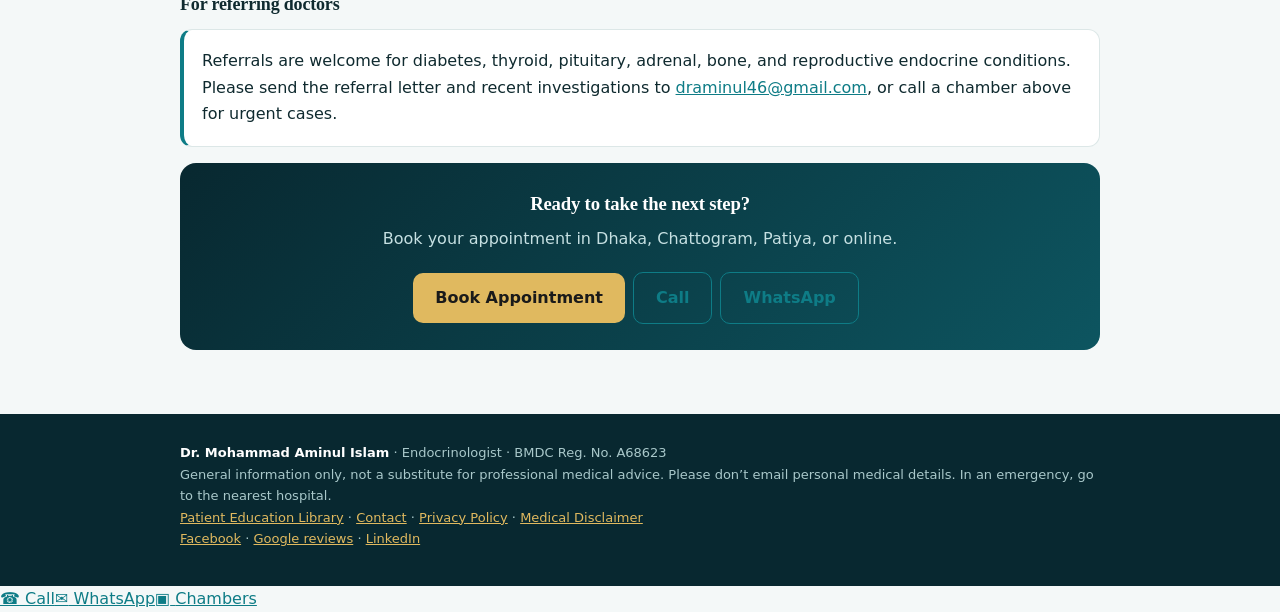
==== commit d3bc0814: "Add files via upload" ====
--- a/index.html
+++ b/index.html
@@ -104,19 +104,30 @@
 }
 @media(max-width:440px){#trust .trust-grid-new{grid-template-columns:1fr!important}}
 
-</style><meta content="https://draminulislam.com/" property="og:url"/><meta content="https://draminulislam.com/social-preview.png" property="og:image"/><meta content="1200" property="og:image:width"/><meta content="630" property="og:image:height"/></head><body>
-<header class="top"><div class="w"><span class="brand">🩺 Dr. Aminul</span><nav><button class="lt" id="lt" type="button">বাংলা</button><a href="#about"><span class="en">About</span><span class="bn">আমার সম্পর্কে</span></a><a href="#care">Conditions</a><a href="#book"><span class="en">Chambers</span><span class="bn">চেম্বার</span></a><a href="#learn"><span class="en">Learn</span><span class="bn">জানুন</span></a><a href="#faq">FAQ</a><a href="#research"><span class="en">Research</span><span class="bn">গবেষণা</span></a><a href="#reviews"><span class="en">Reviews</span><span class="bn">রিভিউ</span></a><a class="bk" href="#book"><span class="en">Appointment</span><span class="bn">অ্যাপয়েন্টমেন্ট</span></a></nav></div></header>
-<div class="hero"><div class="w"><div><span class="eyebrow"><span class="en">Endocrinologist · Diabetes, Thyroid &amp; Hormone Specialist</span><span class="bn">এন্ডোক্রাইনোলজিস্ট · ডায়াবেটিস, থাইরয়েড ও হরমোন বিশেষজ্ঞ</span></span><h1><span class="en">Dr. Mohammad Aminul Islam</span><span class="bn">ডা. মোহাম্মদ আমিনুল ইসলাম</span></h1>
-<div class="chips"><span class="chip">MBBS</span><span class="chip">BCS (Health)</span><span class="chip">MD (Endocrinology &amp; Metabolism)</span><span class="chip">MRCP-SCE (UK)</span><span class="chip">BMDC A68623</span><span class="chip"><span class="en">★ 5.0 on Google</span><span class="bn">★ গুগলে ৫.০</span></span></div>
-<p>Specialist care for diabetes, thyroid, hormonal, metabolic and endocrine disorders.</p>
-<a class="btn" href="#book">Book Appointment</a><a class="btn alt" href="tel:+8809666642273">Call</a><a class="btn alt" href="https://wa.me/8801871550536"><span class="en">WhatsApp</span><span class="bn">হোয়াটসঅ্যাপ</span></a><div class="hero-sec"><a href="#learn">Patient Education</a><a href="javascript:void(0)" onclick="saveVCard()"><span class="en">📇 Save Contact</span><span class="bn">📇 কন্টাক্ট সংরক্ষণ করুন</span></a></div></div>
+</style><meta content="https://draminulislam.com/" property="og:url"/><meta content="https://draminulislam.com/social-preview.png" property="og:image"/><meta content="1200" property="og:image:width"/><meta content="630" property="og:image:height"/>
+<style id="cms-design-variables">
+:root{--cms-radius:16px;--cms-expertise-height:72px;--cms-trust-icon:58px;--cms-gap:16px;--cms-expertise-cols:3;--cms-trust-cols:3}
+@media(min-width:951px){
+.expertise-grid{grid-template-columns:repeat(var(--cms-expertise-cols),minmax(0,1fr))!important;gap:var(--cms-gap)!important}
+#trust .trust-grid-new{grid-template-columns:repeat(var(--cms-trust-cols),minmax(0,1fr))!important;gap:var(--cms-gap)!important}
+}
+.expertise-grid .expertise-card>img{height:var(--cms-expertise-height)!important}
+#trust .trust-icon-new{width:var(--cms-trust-icon)!important;height:var(--cms-trust-icon)!important;flex-basis:var(--cms-trust-icon)!important}
+.expertise-card,#trust .trust-card-new{border-radius:var(--cms-radius)!important}
+</style>
+</head><body>
+<header class="top"><div class="w"><span class="brand">🩺 Dr. Aminul</span><nav><button class="lt" id="lt" type="button">বাংলা</button><a href="#about"><span class="en" data-site-edit="edit-001">About</span><span class="bn" data-site-edit="edit-002">আমার সম্পর্কে</span></a><a data-site-edit="edit-003" href="#care">Conditions</a><a href="#book"><span class="en" data-site-edit="edit-004">Chambers</span><span class="bn" data-site-edit="edit-005">চেম্বার</span></a><a href="#learn"><span class="en" data-site-edit="edit-006">Learn</span><span class="bn" data-site-edit="edit-007">জানুন</span></a><a data-site-edit="edit-008" href="#faq">FAQ</a><a href="#research"><span class="en" data-site-edit="edit-009">Research</span><span class="bn" data-site-edit="edit-010">গবেষণা</span></a><a href="#reviews"><span class="en" data-site-edit="edit-011">Reviews</span><span class="bn" data-site-edit="edit-012">রিভিউ</span></a><a class="bk" href="#book"><span class="en" data-site-edit="edit-013">Appointment</span><span class="bn" data-site-edit="edit-014">অ্যাপয়েন্টমেন্ট</span></a></nav></div></header>
+<div class="hero"><div class="w"><div><span class="eyebrow"><span class="en" data-site-edit="edit-015">Endocrinologist · Diabetes, Thyroid &amp; Hormone Specialist</span><span class="bn" data-site-edit="edit-016">এন্ডোক্রাইনোলজিস্ট · ডায়াবেটিস, থাইরয়েড ও হরমোন বিশেষজ্ঞ</span></span><h1><span class="en" data-site-edit="edit-017">Dr. Mohammad Aminul Islam</span><span class="bn" data-site-edit="edit-018">ডা. মোহাম্মদ আমিনুল ইসলাম</span></h1>
+<div class="chips"><span class="chip">MBBS</span><span class="chip">BCS (Health)</span><span class="chip">MD (Endocrinology &amp; Metabolism)</span><span class="chip">MRCP-SCE (UK)</span><span class="chip">BMDC A68623</span><span class="chip"><span class="en" data-site-edit="edit-019">★ 5.0 on Google</span><span class="bn" data-site-edit="edit-020">★ গুগলে ৫.০</span></span></div>
+<p data-site-edit="edit-021">Specialist care for diabetes, thyroid, hormonal, metabolic and endocrine disorders.</p>
+<a class="btn" data-site-edit="edit-022" href="#book">Book Appointment</a><a class="btn alt" data-site-edit="edit-023" href="tel:+8809666642273">Call</a><a class="btn alt" href="https://wa.me/8801871550536"><span class="en" data-site-edit="edit-024">WhatsApp</span><span class="bn" data-site-edit="edit-025">হোয়াটসঅ্যাপ</span></a><div class="hero-sec"><a data-site-edit="edit-026" href="#learn">Patient Education</a><a href="javascript:void(0)" onclick="saveVCard()"><span class="en" data-site-edit="edit-027">📇 Save Contact</span><span class="bn" data-site-edit="edit-028">📇 কন্টাক্ট সংরক্ষণ করুন</span></a></div></div>
 <div class="frame"><img alt="Dr. Mohammad Aminul Islam, endocrinologist" src="[data-uri]"/></div></div></div>
-<div class="stats"><div class="w"><div class="stat"><b>14+</b><span><span class="en">Yrs experience</span><span class="bn">বছরের অভিজ্ঞতা</span></span></div><div class="stat"><b>9500+</b><span><span class="en">Happy patients</span><span class="bn">সন্তুষ্ট রোগী</span></span></div><div class="stat"><b>5 yrs</b><span><span class="en">Residency at BIRDEM</span><span class="bn">বারডেমে রেসিডেন্সি</span></span></div><div class="stat"><b>MRCP-SCE</b><span><span class="en">Royal College, UK</span><span class="bn">রয়্যাল কলেজ, যুক্তরাজ্য</span></span></div><div class="stat"><b>10</b><span><span class="en">Peer-reviewed papers</span><span class="bn">পিয়ার-রিভিউড গবেষণাপত্র</span></span></div><div class="stat"><b>3+1</b><span><span class="en">Chambers &amp; online</span><span class="bn">চেম্বার ও অনলাইন</span></span></div></div></div>
+<div class="stats"><div class="w"><div class="stat"><b>14+</b><span><span class="en" data-site-edit="edit-029">Yrs experience</span><span class="bn" data-site-edit="edit-030">বছরের অভিজ্ঞতা</span></span></div><div class="stat"><b>9500+</b><span><span class="en" data-site-edit="edit-031">Happy patients</span><span class="bn" data-site-edit="edit-032">সন্তুষ্ট রোগী</span></span></div><div class="stat"><b>5 yrs</b><span><span class="en" data-site-edit="edit-033">Residency at BIRDEM</span><span class="bn" data-site-edit="edit-034">বারডেমে রেসিডেন্সি</span></span></div><div class="stat"><b>MRCP-SCE</b><span><span class="en" data-site-edit="edit-035">Royal College, UK</span><span class="bn" data-site-edit="edit-036">রয়্যাল কলেজ, যুক্তরাজ্য</span></span></div><div class="stat"><b>10</b><span><span class="en" data-site-edit="edit-037">Peer-reviewed papers</span><span class="bn" data-site-edit="edit-038">পিয়ার-রিভিউড গবেষণাপত্র</span></span></div><div class="stat"><b>3+1</b><span><span class="en" data-site-edit="edit-039">Chambers &amp; online</span><span class="bn" data-site-edit="edit-040">চেম্বার ও অনলাইন</span></span></div></div></div>
 <main class="w">
-<section class="reveal" id="about"><span class="lab"><span class="en">About</span><span class="bn">আমার সম্পর্কে</span></span><h2><span class="en">Training and experience</span><span class="bn">প্রশিক্ষণ ও অভিজ্ঞতা</span></h2><div class="two"><div><p><span class="en">Dr. Aminul completed a five-year residency in Endocrinology and Metabolism at BIRDEM, the world’s largest diabetes and endocrinology hospital, then earned his MD (2023) and the MRCP-SCE in Endocrinology &amp; Diabetes from the Royal College of Physicians, UK. His MBBS is from Sylhet MAG Osmani Medical College (2013). He combines clinical practice with teaching and research, with eight original research articles and two case reports published in peer-reviewed journals.</span><span class="bn">ডা. আমিনুল বারডেমে (বিশ্বের বৃহত্তম ডায়াবেটিস ও এন্ডোক্রাইনোলজি হাসপাতাল) এন্ডোক্রাইনোলজি ও মেটাবলিজমে পাঁচ বছরের রেসিডেন্সি সম্পন্ন করেন। এরপর ২০২৩ সালে এমডি এবং যুক্তরাজ্যের রয়্যাল কলেজ অফ ফিজিশিয়ান্স থেকে এন্ডোক্রাইনোলজি ও ডায়াবেটিসে MRCP-SCE অর্জন করেন। তাঁর এমবিবিএস সিলেট এমএজি ওসমানী মেডিকেল কলেজ থেকে (২০১৩)। চিকিৎসাসেবার পাশাপাশি তিনি শিক্ষকতা ও গবেষণায় যুক্ত; পিয়ার-রিভিউড জার্নালে তাঁর আটটি মূল গবেষণা প্রবন্ধ ও দুটি কেস রিপোর্ট প্রকাশিত হয়েছে।</span></p><p style="font-size:14px;color:var(--mute)"><span class="en">Member, Bangladesh Endocrine Society · Member, Association of Clinical Endocrinologist &amp; Diabetologist, Bangladesh (ACEDB)</span><span class="bn">সদস্য, বাংলাদেশ এন্ডোক্রাইন সোসাইটি · সদস্য, অ্যাসোসিয়েশন অফ ক্লিনিক্যাল এন্ডোক্রাইনোলজিস্ট অ্যান্ড ডায়াবেটোলজিস্ট, বাংলাদেশ (ACEDB)</span></p></div>
-<ul class="tl"><li><strong><span class="en">Consultant Endocrinologist</span><span class="bn">কনসালট্যান্ট এন্ডোক্রাইনোলজিস্ট</span></strong> at Omnicare Diagnostic Limited<span><span class="en">2025 – Present</span><span class="bn">২০২৫ – বর্তমান</span></span></li><li><strong><span class="en">Consultant Endocrinologist</span><span class="bn">কনসালট্যান্ট এন্ডোক্রাইনোলজিস্ট</span></strong> at NAPD, Dhaka<span><span class="en">2024 – Present</span><span class="bn">২০২৪ – বর্তমান</span></span></li><li><strong><span class="en">Medical Officer</span><span class="bn">মেডিকেল অফিসার</span></strong> at Government of Bangladesh<span><span class="en">2017 – Present</span><span class="bn">২০১৭ – বর্তমান</span></span></li><li><strong><span class="en">Resident, Endocrinology &amp; Metabolism</span><span class="bn">রেসিডেন্ট, এন্ডোক্রাইনোলজি ও মেটাবলিজম</span></strong> at BIRDEM<span><span class="en">2016 – 2023</span><span class="bn">২০১৬ – ২০২৩</span></span></li></ul></div><section class="reveal" id="expect"><span class="lab"><span class="en">Your visit</span><span class="bn">আপনার ভিজিট</span></span><h2><span class="en">What to expect during your consultation</span><span class="bn">পরামর্শের সময় কী আশা করবেন</span></h2>
-<div class="grid"><div class="card"><h3><span class="en">Before your visit — please bring</span><span class="bn">আগে থেকে সঙ্গে আনুন</span></h3><ul class="chk"><li><span class="en">Previous prescriptions</span><span class="bn">পূর্বের প্রেসক্রিপশন</span></li><li><span class="en">Laboratory reports</span><span class="bn">ল্যাবরেটরি রিপোর্ট</span></li><li><span class="en">Imaging (if any)</span><span class="bn">ইমেজিং (যদি থাকে)</span></li><li><span class="en">Previous medical records</span><span class="bn">পূর্বের মেডিকেল রেকর্ড</span></li><li><span class="en">Current medication list</span><span class="bn">বর্তমান ওষুধের তালিকা</span></li></ul></div><div class="card"><h3><span class="en">During the consultation</span><span class="bn">পরামর্শের সময়</span></h3><ul class="chk"><li><span class="en">Detailed medical history</span><span class="bn">বিস্তারিত মেডিকেল হিস্ট্রি</span></li><li><span class="en">Review of previous reports</span><span class="bn">পূর্বের রিপোর্ট পর্যালোচনা</span></li><li><span class="en">Medication review</span><span class="bn">ওষুধ পর্যালোচনা</span></li><li><span class="en">Relevant physical examination</span><span class="bn">প্রাসঙ্গিক শারীরিক পরীক্ষা</span></li><li><span class="en">Investigation planning if needed</span><span class="bn">প্রয়োজনে পরীক্ষার পরিকল্পনা</span></li></ul></div><div class="card"><h3><span class="en">After the consultation</span><span class="bn">পরামর্শের পরে</span></h3><ul class="chk"><li><span class="en">Diagnosis or working diagnosis</span><span class="bn">রোগ নির্ণয় বা সাময়িক নির্ণয়</span></li><li><span class="en">Treatment options</span><span class="bn">চিকিৎসার বিকল্পসমূহ</span></li><li><span class="en">Lifestyle advice</span><span class="bn">জীবনযাপন পরামর্শ</span></li><li><span class="en">Investigation &amp; follow-up plan</span><span class="bn">পরীক্ষা ও ফলো-আপ পরিকল্পনা</span></li></ul></div></div>
-<p style="font-size:14px;color:var(--mute)"><span class="en">Philosophy: diagnose properly before treatment.</span><span class="bn">দর্শন: চিকিৎসার আগে সঠিক নির্ণয়।</span></p></section>
+<section class="reveal" id="about"><span class="lab"><span class="en" data-site-edit="edit-041">About</span><span class="bn" data-site-edit="edit-042">আমার সম্পর্কে</span></span><h2><span class="en" data-site-edit="edit-043">Training and experience</span><span class="bn" data-site-edit="edit-044">প্রশিক্ষণ ও অভিজ্ঞতা</span></h2><div class="two"><div><p><span class="en" data-site-edit="edit-045">Dr. Aminul completed a five-year residency in Endocrinology and Metabolism at BIRDEM, the world’s largest diabetes and endocrinology hospital, then earned his MD (2023) and the MRCP-SCE in Endocrinology &amp; Diabetes from the Royal College of Physicians, UK. His MBBS is from Sylhet MAG Osmani Medical College (2013). He combines clinical practice with teaching and research, with eight original research articles and two case reports published in peer-reviewed journals.</span><span class="bn" data-site-edit="edit-046">ডা. আমিনুল বারডেমে (বিশ্বের বৃহত্তম ডায়াবেটিস ও এন্ডোক্রাইনোলজি হাসপাতাল) এন্ডোক্রাইনোলজি ও মেটাবলিজমে পাঁচ বছরের রেসিডেন্সি সম্পন্ন করেন। এরপর ২০২৩ সালে এমডি এবং যুক্তরাজ্যের রয়্যাল কলেজ অফ ফিজিশিয়ান্স থেকে এন্ডোক্রাইনোলজি ও ডায়াবেটিসে MRCP-SCE অর্জন করেন। তাঁর এমবিবিএস সিলেট এমএজি ওসমানী মেডিকেল কলেজ থেকে (২০১৩)। চিকিৎসাসেবার পাশাপাশি তিনি শিক্ষকতা ও গবেষণায় যুক্ত; পিয়ার-রিভিউড জার্নালে তাঁর আটটি মূল গবেষণা প্রবন্ধ ও দুটি কেস রিপোর্ট প্রকাশিত হয়েছে।</span></p><p style="font-size:14px;color:var(--mute)"><span class="en" data-site-edit="edit-047">Member, Bangladesh Endocrine Society · Member, Association of Clinical Endocrinologist &amp; Diabetologist, Bangladesh (ACEDB)</span><span class="bn" data-site-edit="edit-048">সদস্য, বাংলাদেশ এন্ডোক্রাইন সোসাইটি · সদস্য, অ্যাসোসিয়েশন অফ ক্লিনিক্যাল এন্ডোক্রাইনোলজিস্ট অ্যান্ড ডায়াবেটোলজিস্ট, বাংলাদেশ (ACEDB)</span></p></div>
+<ul class="tl"><li><strong><span class="en" data-site-edit="edit-049">Consultant Endocrinologist</span><span class="bn" data-site-edit="edit-050">কনসালট্যান্ট এন্ডোক্রাইনোলজিস্ট</span></strong> at Omnicare Diagnostic Limited<span><span class="en" data-site-edit="edit-051">2025 – Present</span><span class="bn" data-site-edit="edit-052">২০২৫ – বর্তমান</span></span></li><li><strong><span class="en" data-site-edit="edit-053">Consultant Endocrinologist</span><span class="bn" data-site-edit="edit-054">কনসালট্যান্ট এন্ডোক্রাইনোলজিস্ট</span></strong> at NAPD, Dhaka<span><span class="en" data-site-edit="edit-055">2024 – Present</span><span class="bn" data-site-edit="edit-056">২০২৪ – বর্তমান</span></span></li><li><strong><span class="en" data-site-edit="edit-057">Medical Officer</span><span class="bn" data-site-edit="edit-058">মেডিকেল অফিসার</span></strong> at Government of Bangladesh<span><span class="en" data-site-edit="edit-059">2017 – Present</span><span class="bn" data-site-edit="edit-060">২০১৭ – বর্তমান</span></span></li><li><strong><span class="en" data-site-edit="edit-061">Resident, Endocrinology &amp; Metabolism</span><span class="bn" data-site-edit="edit-062">রেসিডেন্ট, এন্ডোক্রাইনোলজি ও মেটাবলিজম</span></strong> at BIRDEM<span><span class="en" data-site-edit="edit-063">2016 – 2023</span><span class="bn" data-site-edit="edit-064">২০১৬ – ২০২৩</span></span></li></ul></div><section class="reveal" id="expect"><span class="lab"><span class="en" data-site-edit="edit-065">Your visit</span><span class="bn" data-site-edit="edit-066">আপনার ভিজিট</span></span><h2><span class="en" data-site-edit="edit-067">What to expect during your consultation</span><span class="bn" data-site-edit="edit-068">পরামর্শের সময় কী আশা করবেন</span></h2>
+<div class="grid"><div class="card"><h3><span class="en" data-site-edit="edit-069">Before your visit — please bring</span><span class="bn" data-site-edit="edit-070">আগে থেকে সঙ্গে আনুন</span></h3><ul class="chk"><li><span class="en" data-site-edit="edit-071">Previous prescriptions</span><span class="bn" data-site-edit="edit-072">পূর্বের প্রেসক্রিপশন</span></li><li><span class="en" data-site-edit="edit-073">Laboratory reports</span><span class="bn" data-site-edit="edit-074">ল্যাবরেটরি রিপোর্ট</span></li><li><span class="en" data-site-edit="edit-075">Imaging (if any)</span><span class="bn" data-site-edit="edit-076">ইমেজিং (যদি থাকে)</span></li><li><span class="en" data-site-edit="edit-077">Previous medical records</span><span class="bn" data-site-edit="edit-078">পূর্বের মেডিকেল রেকর্ড</span></li><li><span class="en" data-site-edit="edit-079">Current medication list</span><span class="bn" data-site-edit="edit-080">বর্তমান ওষুধের তালিকা</span></li></ul></div><div class="card"><h3><span class="en" data-site-edit="edit-081">During the consultation</span><span class="bn" data-site-edit="edit-082">পরামর্শের সময়</span></h3><ul class="chk"><li><span class="en" data-site-edit="edit-083">Detailed medical history</span><span class="bn" data-site-edit="edit-084">বিস্তারিত মেডিকেল হিস্ট্রি</span></li><li><span class="en" data-site-edit="edit-085">Review of previous reports</span><span class="bn" data-site-edit="edit-086">পূর্বের রিপোর্ট পর্যালোচনা</span></li><li><span class="en" data-site-edit="edit-087">Medication review</span><span class="bn" data-site-edit="edit-088">ওষুধ পর্যালোচনা</span></li><li><span class="en" data-site-edit="edit-089">Relevant physical examination</span><span class="bn" data-site-edit="edit-090">প্রাসঙ্গিক শারীরিক পরীক্ষা</span></li><li><span class="en" data-site-edit="edit-091">Investigation planning if needed</span><span class="bn" data-site-edit="edit-092">প্রয়োজনে পরীক্ষার পরিকল্পনা</span></li></ul></div><div class="card"><h3><span class="en" data-site-edit="edit-093">After the consultation</span><span class="bn" data-site-edit="edit-094">পরামর্শের পরে</span></h3><ul class="chk"><li><span class="en" data-site-edit="edit-095">Diagnosis or working diagnosis</span><span class="bn" data-site-edit="edit-096">রোগ নির্ণয় বা সাময়িক নির্ণয়</span></li><li><span class="en" data-site-edit="edit-097">Treatment options</span><span class="bn" data-site-edit="edit-098">চিকিৎসার বিকল্পসমূহ</span></li><li><span class="en" data-site-edit="edit-099">Lifestyle advice</span><span class="bn" data-site-edit="edit-100">জীবনযাপন পরামর্শ</span></li><li><span class="en" data-site-edit="edit-101">Investigation &amp; follow-up plan</span><span class="bn" data-site-edit="edit-102">পরীক্ষা ও ফলো-আপ পরিকল্পনা</span></li></ul></div></div>
+<p style="font-size:14px;color:var(--mute)"><span class="en" data-site-edit="edit-103">Philosophy: diagnose properly before treatment.</span><span class="bn" data-site-edit="edit-104">দর্শন: চিকিৎসার আগে সঠিক নির্ণয়।</span></p></section>
 </section>
 <section class="reveal" id="care">
 <span class="lab" style="display:block;margin-top:26px"><span class="en">Expertise</span><span class="bn">বিশেষজ্ঞতা</span></span><h2><span class="en">Areas of Expertise</span><span class="bn">বিশেষজ্ঞতার ক্ষেত্র</span></h2><p class="expertise-intro"><span class="en">Explore the conditions I assess, what symptoms may mean, and how a tailored care plan is developed. Each topic links to a patient-friendly guide.</span><span class="bn">কোন কোন রোগের চিকিৎসা করা হয়, কী কী লক্ষণ দেখা দিতে পারে এবং কীভাবে ব্যক্তিভিত্তিক চিকিৎসা পরিকল্পনা তৈরি হয় তা জানুন। প্রতিটি বিষয়ের বিস্তারিত রোগীবান্ধব গাইড রয়েছে।</span></p><div class="grid expertise-grid"><article class="card cd expertise-card" id="cond-diabetes"><img alt="Diabetes and blood glucose medical illustration" decoding="async" height="220" loading="lazy" src="assets/expertise-diabetes.svg" width="320"/><h3><span class="en">Diabetes, Insulin &amp; Long-term Complication Prevention</span><span class="bn">ডায়াবেটিস, ইনসুলিন ও দীর্ঘমেয়াদি জটিলতা প্রতিরোধ</span></h3><p><span class="en">Individualised care for type 1, type 2 and gestational diabetes, glucose monitoring, insulin use, hypoglycaemia and heart, kidney, eye, nerve and foot protection.</span><span class="bn">টাইপ ১, টাইপ ২ ও গর্ভকালীন ডায়াবেটিস; গ্লুকোজ পর্যবেক্ষণ, ইনসুলিন, সুগার কমে যাওয়া এবং হার্ট, কিডনি, চোখ, স্নায়ু ও পায়ের জটিলতা প্রতিরোধে ব্যক্তিভিত্তিক চিকিৎসা।</span></p><a class="expertise-link" href="diabetes.html"><span class="en">Explore this topic →</span><span class="bn">বিস্তারিত জানুন →</span></a></article><article class="card cd expertise-card" id="cond-thyroid"><img alt="Thyroid gland medical illustration" decoding="async" height="220" loading="lazy" src="assets/expertise-thyroid.svg" width="320"/><h3><span class="en">Thyroid Disorders &amp; Thyroid Care in Pregnancy</span><span class="bn">থাইরয়েডের রোগ ও গর্ভাবস্থায় থাইরয়েড চিকিৎসা</span></h3><p><span class="en">Assessment and treatment of hypothyroidism, hyperthyroidism, thyroid nodules, goitre and thyroid problems before and during pregnancy.</span><span class="bn">হাইপোথাইরয়েডিজম, হাইপারথাইরয়েডিজম, থাইরয়েড নডিউল, গলগণ্ড এবং গর্ভধারণের আগে ও গর্ভাবস্থায় থাইরয়েড সমস্যার মূল্যায়ন ও চিকিৎসা।</span></p><a class="expertise-link" href="thyroid.html"><span class="en">Explore this topic →</span><span class="bn">বিস্তারিত জানুন →</span></a></article><article class="card cd expertise-card" id="cond-pcos"><img alt="Ovarian and PCOS medical illustration" decoding="async" height="220" loading="lazy" src="assets/expertise-pcos.svg" width="320"/><h3><span class="en">PCOS, Menstrual Irregularity &amp; Reproductive Hormones</span><span class="bn">পিসিওএস, অনিয়মিত মাসিক ও প্রজনন হরমোন</span></h3><p><span class="en">Evidence-based assessment of PCOS, irregular periods, excess facial hair, acne, fertility concerns and related metabolic risks.</span><span class="bn">পিসিওএস, অনিয়মিত মাসিক, মুখে অতিরিক্ত লোম, ব্রণ, সন্তান ধারণে সমস্যা ও সংশ্লিষ্ট মেটাবলিক ঝুঁকির যথাযথ মূল্যায়ন ও চিকিৎসা।</span></p><a class="expertise-link" href="pcos.html"><span class="en">Explore this topic →</span><span class="bn">বিস্তারিত জানুন →</span></a></article><article class="card cd expertise-card" id="cond-obesity"><img alt="Metabolic health medical illustration" decoding="async" height="220" loading="lazy" src="assets/expertise-obesity.svg" width="320"/><h3><span class="en">Obesity, Fatty Liver &amp; Metabolic Health</span><span class="bn">স্থূলতা, ফ্যাটি লিভার ও মেটাবলিক স্বাস্থ্য</span></h3><p><span class="en">Personalised weight management, assessment of metabolic dysfunction-associated steatotic liver disease (MASLD), blood pressure, cholesterol and diabetes risk.</span><span class="bn">ব্যক্তিভিত্তিক ওজন নিয়ন্ত্রণ, মেটাবলিক সমস্যাজনিত ফ্যাটি লিভার (MASLD), রক্তচাপ, কোলেস্টেরল ও ডায়াবেটিসের ঝুঁকি মূল্যায়ন।</span></p><a class="expertise-link" href="obesity.html"><span class="en">Explore this topic →</span><span class="bn">বিস্তারিত জানুন →</span></a></article><article class="card cd expertise-card" id="cond-mens"><img alt="Men’s hormonal health medical illustration" decoding="async" height="220" loading="lazy" src="assets/expertise-mens.svg" width="320"/><h3><span class="en">Men’s Hormonal &amp; Sexual Health</span><span class="bn">পুরুষের হরমোন ও যৌনস্বাস্থ্য</span></h3><p><span class="en">Evaluation of testosterone deficiency, erectile dysfunction, low libido, breast enlargement and fertility concerns, including non-hormonal causes.</span><span class="bn">টেস্টোস্টেরনের ঘাটতি, যৌন দুর্বলতা, যৌন ইচ্ছা কমে যাওয়া, স্তন বড় হওয়া ও প্রজনন সমস্যা; প্রয়োজনে হরমোনের বাইরের কারণও মূল্যায়ন।</span></p><a class="expertise-link" href="mens.html"><span class="en">Explore this topic →</span><span class="bn">বিস্তারিত জানুন →</span></a></article><article class="card cd expertise-card" id="cond-bone"><img alt="Bone and osteoporosis medical illustration" decoding="async" height="220" loading="lazy" src="assets/expertise-bone.svg" width="320"/><h3><span class="en">Osteoporosis, Calcium &amp; Bone Health</span><span class="bn">অস্টিওপরোসিস, ক্যালসিয়াম ও হাড়ের স্বাস্থ্য</span></h3><p><span class="en">Fracture risk assessment, DXA interpretation, osteoporosis treatment and evaluation of vitamin D, calcium and parathyroid disorders.</span><span class="bn">হাড় ভাঙার ঝুঁকি মূল্যায়ন, DXA রিপোর্ট বিশ্লেষণ, অস্টিওপরোসিসের চিকিৎসা এবং ভিটামিন ডি, ক্যালসিয়াম ও প্যারাথাইরয়েডের সমস্যা।</span></p><a class="expertise-link" href="bone.html"><span class="en">Explore this topic →</span><span class="bn">বিস্তারিত জানুন →</span></a></article><article class="card cd expertise-card" id="cond-adrenal"><img alt="Pituitary and adrenal glands medical illustration" decoding="async" height="220" loading="lazy" src="assets/expertise-adrenal.svg" width="320"/><h3><span class="en">Pituitary, Adrenal &amp; Complex Hormone Disorders</span><span class="bn">পিটুইটারি, অ্যাড্রিনাল ও জটিল হরমোনজনিত রোগ</span></h3><p><span class="en">Assessment of pituitary and adrenal hormone excess or deficiency, unexplained electrolyte disturbances and selected complex endocrine conditions.</span><span class="bn">পিটুইটারি ও অ্যাড্রিনাল হরমোনের ঘাটতি বা আধিক্য, অস্বাভাবিক সোডিয়াম-পটাশিয়াম এবং অন্যান্য জটিল হরমোনজনিত সমস্যার মূল্যায়ন।</span></p><a class="expertise-link" href="adrenal.html"><span class="en">Explore this topic →</span><span class="bn">বিস্তারিত জানুন →</span></a></article><article class="card cd expertise-card" id="cond-growth"><img alt="Child growth and puberty medical illustration" decoding="async" height="220" loading="lazy" src="assets/expertise-growth.svg" width="320"/><h3><span class="en">Childhood Growth, Puberty &amp; Hormonal Development</span><span class="bn">শিশুর বৃদ্ধি, বয়ঃসন্ধি ও হরমোনজনিত বিকাশ</span></h3><p><span class="en">Assessment of short stature, slow growth, early or delayed puberty and possible hormonal causes using growth patterns and appropriate tests.</span><span class="bn">শিশুর উচ্চতা কম হওয়া, বৃদ্ধির গতি কমে যাওয়া, বয়ঃসন্ধি আগে বা দেরিতে হওয়া এবং সম্ভাব্য হরমোনজনিত কারণের মূল্যায়ন।</span></p><a class="expertise-link" href="growth.html"><span class="en">Explore this topic →</span><span class="bn">বিস্তারিত জানুন →</span></a></article><article class="card cd expertise-card" id="cond-menopause"><img alt="Menopause and women’s health medical illustration" decoding="async" height="220" loading="lazy" src="assets/expertise-menopause.svg" width="320"/><h3><span class="en">Menopause, Ovarian Hormones &amp; Women’s Midlife Health</span><span class="bn">মেনোপজ, ডিম্বাশয়ের হরমোন ও নারীর মধ্যবয়সের স্বাস্থ্য</span></h3><p><span class="en">Care for menopausal symptoms, premature ovarian insufficiency, bone health and individualised discussion of hormone therapy benefits and risks.</span><span class="bn">মেনোপজের উপসর্গ, অকাল ডিম্বাশয় অকার্যকারিতা, হাড়ের স্বাস্থ্য এবং হরমোন থেরাপির উপকারিতা ও ঝুঁকি নিয়ে ব্যক্তিভিত্তিক পরামর্শ।</span></p><a class="expertise-link" href="menopause.html"><span class="en">Explore this topic →</span><span class="bn">বিস্তারিত জানুন →</span></a></article></div></section>
@@ -124,16 +135,19 @@
 <div class="section-heading"><p class="eyebrow"><span class="en">Patient-centred endocrine care</span><span class="bn">রোগীকেন্দ্রিক ডায়াবেটিস ও হরমোন চিকিৎসা</span></p>
 <h2><span class="en">Why patients trust Dr. Aminul</span><span class="bn">রোগীরা কেন ডা. আমিনুলের ওপর আস্থা রাখেন</span></h2>
 <p><span class="en">Six principles guiding thoughtful, evidence-based and individualised care.</span><span class="bn">মনোযোগ দিয়ে রোগীর কথা শোনা, সঠিক মূল্যায়ন ও ব্যক্তিভিত্তিক চিকিৎসার ছয়টি মূলনীতি।</span></p></div>
-<div class="trust-grid trust-grid-new"><article class="trust-card trust-card-new trust-tone-1"><div class="trust-icon-new" aria-hidden="true">🩺</div><span class="trust-count-new">01</span><h3><span class="en">Thorough assessment</span><span class="bn">সময় নিয়ে বিস্তারিত মূল্যায়ন</span></h3><p><span class="en">We listen carefully, review symptoms, medical history, medicines and reports, and perform a relevant examination.</span><span class="bn">উপসর্গ, রোগের ইতিহাস, চলমান ওষুধ ও রিপোর্ট পর্যালোচনা করে প্রয়োজনীয় শারীরিক পরীক্ষা।</span></p></article><article class="trust-card trust-card-new trust-tone-2"><div class="trust-icon-new" aria-hidden="true">🔎</div><span class="trust-count-new">02</span><h3><span class="en">Accurate clinical diagnosis</span><span class="bn">সঠিক রোগ নির্ণয়</span></h3><p><span class="en">Tests are recommended when needed, and results are interpreted in the context of your health.</span><span class="bn">প্রয়োজন অনুযায়ী পরীক্ষা এবং উপসর্গ ও শারীরিক পরীক্ষার সঙ্গে মিলিয়ে রোগ নির্ণয়।</span></p></article><article class="trust-card trust-card-new trust-tone-3"><div class="trust-icon-new" aria-hidden="true">💬</div><span class="trust-count-new">03</span><h3><span class="en">Clear explanations</span><span class="bn">সহজ ভাষায় ব্যাখ্যা</span></h3><p><span class="en">We explain the condition, treatment options, benefits, risks and follow-up plan.</span><span class="bn">রোগ, পরীক্ষা, ওষুধ, উপকারিতা, সম্ভাব্য ঝুঁকি ও ফলোআপের পরিকল্পনা সহজভাবে বোঝানো।</span></p></article><article class="trust-card trust-card-new trust-tone-4"><div class="trust-icon-new" aria-hidden="true">❤️</div><span class="trust-count-new">04</span><h3><span class="en">Whole-person care</span><span class="bn">সামগ্রিক স্বাস্থ্য মূল্যায়ন</span></h3><p><span class="en">Care considers blood pressure, cholesterol and heart, kidney, liver, eye and foot health when appropriate.</span><span class="bn">প্রয়োজন অনুযায়ী রক্তচাপ, কোলেস্টেরল, হৃদ্‌যন্ত্র, কিডনি, লিভার, চোখ ও পায়ের স্বাস্থ্য মূল্যায়ন।</span></p></article><article class="trust-card trust-card-new trust-tone-5"><div class="trust-icon-new" aria-hidden="true">📋</div><span class="trust-count-new">05</span><h3><span class="en">Personalized treatment</span><span class="bn">ব্যক্তিভিত্তিক চিকিৎসা</span></h3><p><span class="en">Practical plans are tailored to your diagnosis, daily routine, priorities and resources.</span><span class="bn">রোগের ধরন, জীবনযাপন, প্রয়োজন ও সামর্থ্য অনুযায়ী বাস্তবসম্মত চিকিৎসা পরিকল্পনা।</span></p></article><article class="trust-card trust-card-new trust-tone-6"><div class="trust-icon-new" aria-hidden="true">📅</div><span class="trust-count-new">06</span><h3><span class="en">Ongoing follow-up</span><span class="bn">নিয়মিত ফলোআপ</span></h3><p><span class="en">Regular reviews help monitor progress, adjust treatment and address changing needs.</span><span class="bn">নিয়মিত ফলোআপে চিকিৎসার অগ্রগতি, পার্শ্বপ্রতিক্রিয়া ও প্রয়োজনীয় পরিবর্তন মূল্যায়ন।</span></p></article></div></section>
+<div class="trust-grid trust-grid-new"><article class="trust-card trust-card-new trust-tone-1"><div aria-hidden="true" class="trust-icon-new">🩺</div><span class="trust-count-new">01</span><h3><span class="en">Thorough assessment</span><span class="bn">সময় নিয়ে বিস্তারিত মূল্যায়ন</span></h3><p><span class="en">We listen carefully, review symptoms, medical history, medicines and reports, and perform a relevant examination.</span><span class="bn">উপসর্গ, রোগের ইতিহাস, চলমান ওষুধ ও রিপোর্ট পর্যালোচনা করে প্রয়োজনীয় শারীরিক পরীক্ষা।</span></p></article><article class="trust-card trust-card-new trust-tone-2"><div aria-hidden="true" class="trust-icon-new">🔎</div><span class="trust-count-new">02</span><h3><span class="en">Accurate clinical diagnosis</span><span class="bn">সঠিক রোগ নির্ণয়</span></h3><p><span class="en">Tests are recommended when needed, and results are interpreted in the context of your health.</span><span class="bn">প্রয়োজন অনুযায়ী পরীক্ষা এবং উপসর্গ ও শারীরিক পরীক্ষার সঙ্গে মিলিয়ে রোগ নির্ণয়।</span></p></article><article class="trust-card trust-card-new trust-tone-3"><div aria-hidden="true" class="trust-icon-new">💬</div><span class="trust-count-new">03</span><h3><span class="en">Clear explanations</span><span class="bn">সহজ ভাষায় ব্যাখ্যা</span></h3><p><span class="en">We explain the condition, treatment options, benefits, risks and follow-up plan.</span><span class="bn">রোগ, পরীক্ষা, ওষুধ, উপকারিতা, সম্ভাব্য ঝুঁকি ও ফলোআপের পরিকল্পনা সহজভাবে বোঝানো।</span></p></article><article class="trust-card trust-card-new trust-tone-4"><div aria-hidden="true" class="trust-icon-new">❤️</div><span class="trust-count-new">04</span><h3><span class="en">Whole-person care</span><span class="bn">সামগ্রিক স্বাস্থ্য মূল্যায়ন</span></h3><p><span class="en">Care considers blood pressure, cholesterol and heart, kidney, liver, eye and foot health when appropriate.</span><span class="bn">প্রয়োজন অনুযায়ী রক্তচাপ, কোলেস্টেরল, হৃদ্‌যন্ত্র, কিডনি, লিভার, চোখ ও পায়ের স্বাস্থ্য মূল্যায়ন।</span></p></article><article class="trust-card trust-card-new trust-tone-5"><div aria-hidden="true" class="trust-icon-new">📋</div><span class="trust-count-new">05</span><h3><span class="en">Personalized treatment</span><span class="bn">ব্যক্তিভিত্তিক চিকিৎসা</span></h3><p><span class="en">Practical plans are tailored to your diagnosis, daily routine, priorities and resources.</span><span class="bn">রোগের ধরন, জীবনযাপন, প্রয়োজন ও সামর্থ্য অনুযায়ী বাস্তবসম্মত চিকিৎসা পরিকল্পনা।</span></p></article><article class="trust-card trust-card-new trust-tone-6"><div aria-hidden="true" class="trust-icon-new">📅</div><span class="trust-count-new">06</span><h3><span class="en">Ongoing follow-up</span><span class="bn">নিয়মিত ফলোআপ</span></h3><p><span class="en">Regular reviews help monitor progress, adjust treatment and address changing needs.</span><span class="bn">নিয়মিত ফলোআপে চিকিৎসার অগ্রগতি, পার্শ্বপ্রতিক্রিয়া ও প্রয়োজনীয় পরিবর্তন মূল্যায়ন।</span></p></article></div></section>
 <section class="reveal" id="book"><span class="lab"><span class="en">Appointments</span><span class="bn">অ্যাপয়েন্টমেন্ট</span></span><h2><span class="en">Chambers</span><span class="bn">চেম্বার</span></h2><div class="grid"><div class="card ch"><span class="tag"><span class="en">Dhaka</span><span class="bn">ঢাকা</span></span><h3>Omnicare Diagnostic Limited</h3><p>📍 Room - 804, 220/A, Begum Rokeya Swarani, Shewrapara (near Shewrapara Metro station), Dhaka 1207</p><p>🕒 <span class="en">Sun – Thu, 7–9 PM</span><span class="bn">রবি – বৃহস্পতি, সন্ধ্যা ৭–৯টা</span></p><div class="calls"><a class="call" href="tel:+8809666642273">📞 09666642273</a><a class="call" href="tel:+8801761901900">📞 01761901900</a><a class="call" href="https://wa.me/8801871550536">💬 WhatsApp</a><a class="call" href="https://maps.app.goo.gl/3rnXfdzpfa1wr9QW8">🗺️ <span class="en">Directions</span><span class="bn">দিকনির্দেশ</span></a><a class="call" href="https://omnicarebd.com/doctors/dr-mohammad-aminul-islam">🌐 Omnicare page</a></div></div><div class="card ch brac-chamber"><span class="tag"><span class="en">Dhaka · Kazipara</span><span class="bn">ঢাকা · কাজীপাড়া</span></span><h3>BRAC Healthcare</h3><p>📍 840 Kazipara, Begum Rokeya Shoroni, Mirpur, Dhaka - 1216, Bangladesh</p><p>🕒 <span class="en">Sunday – Thursday, 6:00–7:00 PM</span><span class="bn">রবিবার – বৃহস্পতিবার, সন্ধ্যা ৬টা–৭টা</span></p><div class="calls"><a class="call" href="tel:+8801335083990">📞 <span class="en">Appointment:</span><span class="bn">অ্যাপয়েন্টমেন্ট:</span> +8801335083990</a><a class="call" href="https://www.google.com/maps/dir/?api=1&amp;destination=840%20Kazipara%2C%20Begum%20Rokeya%20Shoroni%2C%20Mirpur%2C%20Dhaka%20-%201216%2C%20Bangladesh" rel="noopener noreferrer" target="_blank">🗺️ <span class="en">Google Maps directions</span><span class="bn">গুগল ম্যাপে দিকনির্দেশ</span></a></div></div><div class="card ch"><span class="tag"><span class="en">Chattogram</span><span class="bn">চট্টগ্রাম</span></span><h3>Epic Healthcare Limited</h3><p>📍 Room - 404, Epic Centre, 19, K.B. Fazlul Kader Road, Panchlaish, Chattogram (in front of Chattogram Medical College)</p><p>🕒 <span class="en">Friday, 8–11 AM</span><span class="bn">শুক্রবার, সকাল ৮–১১টা</span></p><div class="calls"><a class="call" href="tel:+8801635183389">📞 01635183389</a><a class="call" href="tel:+8801847005346">📞 01847005346</a><a class="call" href="https://wa.me/8801871550536">💬 WhatsApp</a><a class="call" href="https://maps.app.goo.gl/MYxQtJg4tuNJkc8X6">🗺️ <span class="en">Directions</span><span class="bn">দিকনির্দেশ</span></a><a class="call" href="https://www.epichcl.com/doctors/dr-mohammad-aminul-islam">🌐 Epic page</a></div></div><div class="card ch"><span class="tag"><span class="en">Patiya</span><span class="bn">পটিয়া</span></span><h3>Patiya General Hospital and Diagnostic</h3><p>📍 Rafa Plaza, Hospital Road, Patiya, Chattogram</p><p>🕒 <span class="en">Fri &amp; Sat, 2–10 PM</span><span class="bn">শুক্র ও শনি, দুপুর ২–রাত ১০টা</span></p><div class="calls"><a class="call" href="tel:+8801889302691">📞 01889302691</a><a class="call" href="tel:+8801886900052">📞 01886900052</a><a class="call" href="https://wa.me/8801871550536">💬 WhatsApp</a><a class="call" href="https://maps.app.goo.gl/xMk2jbu3uLonwim27">🗺️ <span class="en">Directions</span><span class="bn">দিকনির্দেশ</span></a></div></div></div>
-<div class="online"><h3><span class="en">Online consultation</span><span class="bn">অনলাইন পরামর্শ</span></h3><p><span class="en">Consult from home. Book through Doctime (ID: DT9076) or Shukhee, or message on WhatsApp.</span><span class="bn">ঘরে বসেই পরামর্শ নিন। Doctime (আইডি: DT9076) বা Shukhee-তে বুক করুন, অথবা হোয়াটসঅ্যাপে মেসেজ দিন।</span></p><a class="btn" href="https://doctime.com.bd/doctors/dr-mohammad-aminul-islam-9862588"><span class="en">Book on Doctime</span><span class="bn">Doctime-এ বুক করুন</span></a><a class="btn alt" href="https://www.shukhee.com/en/specialist-consultation/doctor/465"><span class="en">Book on Shukhee</span><span class="bn">Shukhee-তে বুক করুন</span></a><a class="btn alt" href="https://wa.me/8801871550536"><span class="en">WhatsApp</span><span class="bn">হোয়াটসঅ্যাপ</span></a></div><section class="reveal faq-upgraded" id="faq"><span class="lab"><span class="en">Helpful information</span><span class="bn">প্রয়োজনীয় তথ্য</span></span><h2><span class="en">Frequently asked questions</span><span class="bn">আপনার সাধারণ প্রশ্নের উত্তর</span></h2><p class="faq-intro"><span class="en">Practical answers to help you prepare for a consultation and make informed decisions.</span><span class="bn">চিকিৎসকের পরামর্শ নেওয়ার প্রস্তুতি ও সঠিক সিদ্ধান্তে সহায়তার জন্য গুরুত্বপূর্ণ কিছু প্রশ্নের উত্তর।</span></p><div class="faq-list"><details class="faq-item"><summary><span class="faq-index">01</span><span class="faq-question"><span class="en">When should I see an endocrinologist?</span><span class="bn">কখন হরমোন বিশেষজ্ঞ দেখানো উচিত?</span></span><span class="faq-chevron" aria-hidden="true">⌄</span></summary><div class="faq-answer"><p><span class="en">Consider an assessment for diabetes that is difficult to control, repeated low glucose, thyroid problems, unexplained weight change, irregular periods, suspected hormonal disorders or concerns about a child’s growth or puberty.</span><span class="bn">ডায়াবেটিস নিয়ন্ত্রণে সমস্যা, বারবার সুগার কমে যাওয়া, থাইরয়েডের রোগ, অকারণে ওজন পরিবর্তন, অনিয়মিত মাসিক, হরমোনজনিত সমস্যা কিংবা শিশুর বৃদ্ধি ও বয়ঃসন্ধি নিয়ে উদ্বেগ থাকলে পরামর্শ নিন।</span></p></div></details><details class="faq-item"><summary><span class="faq-index">02</span><span class="faq-question"><span class="en">Do I need tests before my first appointment?</span><span class="bn">প্রথমবার দেখানোর আগে কি পরীক্ষা করাতে হবে?</span></span><span class="faq-chevron" aria-hidden="true">⌄</span></summary><div class="faq-answer"><p><span class="en">Not necessarily. Bring any existing reports; further investigations are chosen after reviewing your history, examination and clinical needs.</span><span class="bn">সবসময় নয়। আগের রিপোর্ট থাকলে সঙ্গে আনুন। আপনার উপসর্গ, ইতিহাস ও শারীরিক পরীক্ষার ভিত্তিতে প্রয়োজনীয় পরীক্ষা নির্ধারণ করা হবে।</span></p></div></details><details class="faq-item"><summary><span class="faq-index">03</span><span class="faq-question"><span class="en">What should I bring to the consultation?</span><span class="bn">ডাক্তার দেখাতে কী কী সঙ্গে আনব?</span></span><span class="faq-chevron" aria-hidden="true">⌄</span></summary><div class="faq-answer"><p><span class="en">Bring previous prescriptions, laboratory and imaging reports, a list or photos of current medicines and, if available, home glucose or blood-pressure records.</span><span class="bn">আগের প্রেসক্রিপশন, রক্ত ও ইমেজিং পরীক্ষার রিপোর্ট, বর্তমানে ব্যবহৃত ওষুধের নাম বা ছবি এবং থাকলে বাসায় মাপা সুগার বা রক্তচাপের রেকর্ড আনুন।</span></p></div></details><details class="faq-item"><summary><span class="faq-index">04</span><span class="faq-question"><span class="en">Should I come fasting or stop my medicines?</span><span class="bn">খালি পেটে আসব বা ওষুধ বন্ধ করব কি?</span></span><span class="faq-chevron" aria-hidden="true">⌄</span></summary><div class="faq-answer"><p><span class="en">A routine consultation usually does not require fasting. Do not stop prescribed medicines or insulin on your own. Some planned tests have special preparation; confirm instructions beforehand.</span><span class="bn">সাধারণ পরামর্শের জন্য সাধারণত খালি পেটে আসতে হয় না। নিজে থেকে ইনসুলিন বা অন্য ওষুধ বন্ধ করবেন না। বিশেষ পরীক্ষার আগে প্রস্তুতি লাগলে আগেই জেনে নিন।</span></p></div></details><details class="faq-item"><summary><span class="faq-index">05</span><span class="faq-question"><span class="en">Can I consult about diabetes during pregnancy or thyroid problems in pregnancy?</span><span class="bn">গর্ভকালীন ডায়াবেটিস বা থাইরয়েডের জন্য কি পরামর্শ নিতে পারি?</span></span><span class="faq-chevron" aria-hidden="true">⌄</span></summary><div class="faq-answer"><p><span class="en">Yes. Diabetes and thyroid conditions in pregnancy need individualised monitoring and coordination with your obstetric team. Seek timely care rather than changing medication yourself.</span><span class="bn">হ্যাঁ। গর্ভাবস্থায় ডায়াবেটিস ও থাইরয়েডের জন্য ব্যক্তিভিত্তিক পর্যবেক্ষণ এবং প্রসূতি বিশেষজ্ঞের সঙ্গে সমন্বিত চিকিৎসা গুরুত্বপূর্ণ। নিজে ওষুধ পরিবর্তন করবেন না।</span></p></div></details><details class="faq-item"><summary><span class="faq-index">06</span><span class="faq-question"><span class="en">Can I consult online, and when is an in-person visit better?</span><span class="bn">অনলাইনে পরামর্শ নেওয়া যাবে? কখন সরাসরি দেখা জরুরি?</span></span><span class="faq-chevron" aria-hidden="true">⌄</span></summary><div class="faq-answer"><p><span class="en">Online consultation may suit follow-up, report review and selected stable conditions. A new complex problem, examination needs or urgent symptoms may require an in-person assessment.</span><span class="bn">ফলো-আপ, রিপোর্ট দেখা এবং কিছু স্থিতিশীল রোগের ক্ষেত্রে অনলাইন পরামর্শ উপযোগী। নতুন জটিল সমস্যা, শারীরিক পরীক্ষার প্রয়োজন বা জরুরি উপসর্গ থাকলে সরাসরি দেখানো ভালো।</span></p></div></details><details class="faq-item"><summary><span class="faq-index">07</span><span class="faq-question"><span class="en">Where are the chambers and how do I book?</span><span class="bn">চেম্বার কোথায় এবং সিরিয়াল কীভাবে নেব?</span></span><span class="faq-chevron" aria-hidden="true">⌄</span></summary><div class="faq-answer"><p><span class="en">See the Chambers section for Omnicare, BRAC Kazipara, Chattogram and Patiya addresses, hours, telephone numbers and directions. Call the relevant chamber to confirm availability.</span><span class="bn">Omnicare, BRAC কাজীপাড়া, চট্টগ্রাম ও পটিয়ার ঠিকানা, সময়, ফোন নম্বর এবং দিকনির্দেশ চেম্বার অংশে দেওয়া আছে। সিরিয়ালের জন্য সংশ্লিষ্ট চেম্বারে ফোন করে নিশ্চিত করুন।</span></p></div></details><details class="faq-item"><summary><span class="faq-index">08</span><span class="faq-question"><span class="en">How often should I follow up?</span><span class="bn">কতদিন পরপর ফলো-আপ করা উচিত?</span></span><span class="faq-chevron" aria-hidden="true">⌄</span></summary><div class="faq-answer"><p><span class="en">Follow-up timing depends on the condition, treatment changes, glucose or hormone results and complications. Follow the interval given in your individual treatment plan.</span><span class="bn">রোগের ধরন, ওষুধ পরিবর্তন, সুগার বা হরমোনের রিপোর্ট এবং জটিলতার ওপর ফলো-আপের সময় নির্ভর করে। আপনার চিকিৎসা পরিকল্পনায় নির্ধারিত সময় মেনে চলুন।</span></p></div></details><details class="faq-item"><summary><span class="faq-index">09</span><span class="faq-question"><span class="en">Can I use WhatsApp for urgent medical problems?</span><span class="bn">জরুরি চিকিৎসার জন্য কি WhatsApp ব্যবহার করা যাবে?</span></span><span class="faq-chevron" aria-hidden="true">⌄</span></summary><div class="faq-answer"><p><span class="en">No. WhatsApp is for appointment-related communication, not emergency assessment. For unconsciousness, severe hypoglycaemia, chest pain, breathing difficulty or other emergencies, seek immediate emergency care.</span><span class="bn">না। WhatsApp মূলত অ্যাপয়েন্টমেন্ট-সংক্রান্ত যোগাযোগের জন্য, জরুরি চিকিৎসার বিকল্প নয়। অজ্ঞান হওয়া, তীব্র হাইপোগ্লাইসেমিয়া, বুকে ব্যথা, শ্বাসকষ্ট বা অন্য জরুরি সমস্যায় দ্রুত জরুরি বিভাগে যান।</span></p></div></details></div><p class="faq-footnote"><span class="en">This information is general and does not replace individual medical advice.</span><span class="bn">এগুলো সাধারণ তথ্য; ব্যক্তিভিত্তিক চিকিৎসকের পরামর্শের বিকল্প নয়।</span></p></section>
+<div class="online"><h3><span class="en">Online consultation</span><span class="bn">অনলাইন পরামর্শ</span></h3><p><span class="en">Consult from home. Book through Doctime (ID: DT9076) or Shukhee, or message on WhatsApp.</span><span class="bn">ঘরে বসেই পরামর্শ নিন। Doctime (আইডি: DT9076) বা Shukhee-তে বুক করুন, অথবা হোয়াটসঅ্যাপে মেসেজ দিন।</span></p><a class="btn" href="https://doctime.com.bd/doctors/dr-mohammad-aminul-islam-9862588"><span class="en">Book on Doctime</span><span class="bn">Doctime-এ বুক করুন</span></a><a class="btn alt" href="https://www.shukhee.com/en/specialist-consultation/doctor/465"><span class="en">Book on Shukhee</span><span class="bn">Shukhee-তে বুক করুন</span></a><a class="btn alt" href="https://wa.me/8801871550536"><span class="en">WhatsApp</span><span class="bn">হোয়াটসঅ্যাপ</span></a></div><section class="reveal faq-upgraded" id="faq"><span class="lab"><span class="en">Helpful information</span><span class="bn">প্রয়োজনীয় তথ্য</span></span><h2><span class="en">Frequently asked questions</span><span class="bn">আপনার সাধারণ প্রশ্নের উত্তর</span></h2><p class="faq-intro"><span class="en">Practical answers to help you prepare for a consultation and make informed decisions.</span><span class="bn">চিকিৎসকের পরামর্শ নেওয়ার প্রস্তুতি ও সঠিক সিদ্ধান্তে সহায়তার জন্য গুরুত্বপূর্ণ কিছু প্রশ্নের উত্তর।</span></p><div class="faq-list"><details class="faq-item"><summary><span class="faq-index">01</span><span class="faq-question"><span class="en">When should I see an endocrinologist?</span><span class="bn">কখন হরমোন বিশেষজ্ঞ দেখানো উচিত?</span></span><span aria-hidden="true" class="faq-chevron">⌄</span></summary><div class="faq-answer"><p><span class="en">Consider an assessment for diabetes that is difficult to control, repeated low glucose, thyroid problems, unexplained weight change, irregular periods, suspected hormonal disorders or concerns about a child’s growth or puberty.</span><span class="bn">ডায়াবেটিস নিয়ন্ত্রণে সমস্যা, বারবার সুগার কমে যাওয়া, থাইরয়েডের রোগ, অকারণে ওজন পরিবর্তন, অনিয়মিত মাসিক, হরমোনজনিত সমস্যা কিংবা শিশুর বৃদ্ধি ও বয়ঃসন্ধি নিয়ে উদ্বেগ থাকলে পরামর্শ নিন।</span></p></div></details><details class="faq-item"><summary><span class="faq-index">02</span><span class="faq-question"><span class="en">Do I need tests before my first appointment?</span><span class="bn">প্রথমবার দেখানোর আগে কি পরীক্ষা করাতে হবে?</span></span><span aria-hidden="true" class="faq-chevron">⌄</span></summary><div class="faq-answer"><p><span class="en">Not necessarily. Bring any existing reports; further investigations are chosen after reviewing your history, examination and clinical needs.</span><span class="bn">সবসময় নয়। আগের রিপোর্ট থাকলে সঙ্গে আনুন। আপনার উপসর্গ, ইতিহাস ও শারীরিক পরীক্ষার ভিত্তিতে প্রয়োজনীয় পরীক্ষা নির্ধারণ করা হবে।</span></p></div></details><details class="faq-item"><summary><span class="faq-index">03</span><span class="faq-question"><span class="en">What should I bring to the consultation?</span><span class="bn">ডাক্তার দেখাতে কী কী সঙ্গে আনব?</span></span><span aria-hidden="true" class="faq-chevron">⌄</span></summary><div class="faq-answer"><p><span class="en">Bring previous prescriptions, laboratory and imaging reports, a list or photos of current medicines and, if available, home glucose or blood-pressure records.</span><span class="bn">আগের প্রেসক্রিপশন, রক্ত ও ইমেজিং পরীক্ষার রিপোর্ট, বর্তমানে ব্যবহৃত ওষুধের নাম বা ছবি এবং থাকলে বাসায় মাপা সুগার বা রক্তচাপের রেকর্ড আনুন।</span></p></div></details><details class="faq-item"><summary><span class="faq-index">04</span><span class="faq-question"><span class="en">Should I come fasting or stop my medicines?</span><span class="bn">খালি পেটে আসব বা ওষুধ বন্ধ করব কি?</span></span><span aria-hidden="true" class="faq-chevron">⌄</span></summary><div class="faq-answer"><p><span class="en">A routine consultation usually does not require fasting. Do not stop prescribed medicines or insulin on your own. Some planned tests have special preparation; confirm instructions beforehand.</span><span class="bn">সাধারণ পরামর্শের জন্য সাধারণত খালি পেটে আসতে হয় না। নিজে থেকে ইনসুলিন বা অন্য ওষুধ বন্ধ করবেন না। বিশেষ পরীক্ষার আগে প্রস্তুতি লাগলে আগেই জেনে নিন।</span></p></div></details><details class="faq-item"><summary><span class="faq-index">05</span><span class="faq-question"><span class="en">Can I consult about diabetes during pregnancy or thyroid problems in pregnancy?</span><span class="bn">গর্ভকালীন ডায়াবেটিস বা থাইরয়েডের জন্য কি পরামর্শ নিতে পারি?</span></span><span aria-hidden="true" class="faq-chevron">⌄</span></summary><div class="faq-answer"><p><span class="en">Yes. Diabetes and thyroid conditions in pregnancy need individualised monitoring and coordination with your obstetric team. Seek timely care rather than changing medication yourself.</span><span class="bn">হ্যাঁ। গর্ভাবস্থায় ডায়াবেটিস ও থাইরয়েডের জন্য ব্যক্তিভিত্তিক পর্যবেক্ষণ এবং প্রসূতি বিশেষজ্ঞের সঙ্গে সমন্বিত চিকিৎসা গুরুত্বপূর্ণ। নিজে ওষুধ পরিবর্তন করবেন না।</span></p></div></details><details class="faq-item"><summary><span class="faq-index">06</span><span class="faq-question"><span class="en">Can I consult online, and when is an in-person visit better?</span><span class="bn">অনলাইনে পরামর্শ নেওয়া যাবে? কখন সরাসরি দেখা জরুরি?</span></span><span aria-hidden="true" class="faq-chevron">⌄</span></summary><div class="faq-answer"><p><span class="en">Online consultation may suit follow-up, report review and selected stable conditions. A new complex problem, examination needs or urgent symptoms may require an in-person assessment.</span><span class="bn">ফলো-আপ, রিপোর্ট দেখা এবং কিছু স্থিতিশীল রোগের ক্ষেত্রে অনলাইন পরামর্শ উপযোগী। নতুন জটিল সমস্যা, শারীরিক পরীক্ষার প্রয়োজন বা জরুরি উপসর্গ থাকলে সরাসরি দেখানো ভালো।</span></p></div></details><details class="faq-item"><summary><span class="faq-index">07</span><span class="faq-question"><span class="en">Where are the chambers and how do I book?</span><span class="bn">চেম্বার কোথায় এবং সিরিয়াল কীভাবে নেব?</span></span><span aria-hidden="true" class="faq-chevron">⌄</span></summary><div class="faq-answer"><p><span class="en">See the Chambers section for Omnicare, BRAC Kazipara, Chattogram and Patiya addresses, hours, telephone numbers and directions. Call the relevant chamber to confirm availability.</span><span class="bn">Omnicare, BRAC কাজীপাড়া, চট্টগ্রাম ও পটিয়ার ঠিকানা, সময়, ফোন নম্বর এবং দিকনির্দেশ চেম্বার অংশে দেওয়া আছে। সিরিয়ালের জন্য সংশ্লিষ্ট চেম্বারে ফোন করে নিশ্চিত করুন।</span></p></div></details><details class="faq-item"><summary><span class="faq-index">08</span><span class="faq-question"><span class="en">How often should I follow up?</span><span class="bn">কতদিন পরপর ফলো-আপ করা উচিত?</span></span><span aria-hidden="true" class="faq-chevron">⌄</span></summary><div class="faq-answer"><p><span class="en">Follow-up timing depends on the condition, treatment changes, glucose or hormone results and complications. Follow the interval given in your individual treatment plan.</span><span class="bn">রোগের ধরন, ওষুধ পরিবর্তন, সুগার বা হরমোনের রিপোর্ট এবং জটিলতার ওপর ফলো-আপের সময় নির্ভর করে। আপনার চিকিৎসা পরিকল্পনায় নির্ধারিত সময় মেনে চলুন।</span></p></div></details><details class="faq-item"><summary><span class="faq-index">09</span><span class="faq-question"><span class="en">Can I use WhatsApp for urgent medical problems?</span><span class="bn">জরুরি চিকিৎসার জন্য কি WhatsApp ব্যবহার করা যাবে?</span></span><span aria-hidden="true" class="faq-chevron">⌄</span></summary><div class="faq-answer"><p><span class="en">No. WhatsApp is for appointment-related communication, not emergency assessment. For unconsciousness, severe hypoglycaemia, chest pain, breathing difficulty or other emergencies, seek immediate emergency care.</span><span class="bn">না। WhatsApp মূলত অ্যাপয়েন্টমেন্ট-সংক্রান্ত যোগাযোগের জন্য, জরুরি চিকিৎসার বিকল্প নয়। অজ্ঞান হওয়া, তীব্র হাইপোগ্লাইসেমিয়া, বুকে ব্যথা, শ্বাসকষ্ট বা অন্য জরুরি সমস্যায় দ্রুত জরুরি বিভাগে যান।</span></p></div></details></div><p class="faq-footnote"><span class="en">This information is general and does not replace individual medical advice.</span><span class="bn">এগুলো সাধারণ তথ্য; ব্যক্তিভিত্তিক চিকিৎসকের পরামর্শের বিকল্প নয়।</span></p></section>
 </section>
-<section class="reveal" id="reviews"><span class="lab"><span class="en">Reviews</span><span class="bn">রিভিউ</span></span><h2><span class="en">What patients say</span><span class="bn">রোগীরা যা বলেন</span></h2><p class="score"><span class="st">★★★★★</span> <b>5.0</b> <span class="en">on Google</span><span class="bn">গুগলে</span></p><div class="grid rv"><div class="card q"><div class="st">★★★★★</div><p>“Dr. Aminul Islam is a highly recommended Endocrinologist! He gives ample time to his patients, listens patiently, and explains everything clearly. Best of all, he avoids unnecessary tests and medications. A truly dedicated and care-driven doctor”</p><span class="by">Rabiul I. · Google review</span></div><div class="card q"><div class="st">★★★★★</div><p>“A truly caring, highly knowledgeable and passionate young energetic doctor. The best thing of Aminul is he gives ample time and listens to the patient carefully which helps him to go deeper and diagnose core problem. And most importantly, top notch professional ethics regarding giving tests and medicines worth mentioning. All these make him an ethical practioner not commercial.”</p><span class="by">Habibul M. · Google review</span></div><div class="card q"><div class="st">★★★★★</div><p>“I Highly recommend Dr. MD Aminul Islam at Omni Care Diagnostics. A young, knowledgeable and dedicated doctor with excellent patient care. My whole family are taking his advice for more than 10 years. What stands out is his calm nature, good behaviour, patience and ability to genuinely understand the overall conditions. He listens carefully and explains things clearly, making patients feel comfortable and confident. A great combination of medical expertise and empathy. Highly recommended!”</p><span class="by">Sharmin S. · Google review</span></div></div><p style="text-align:center;margin-top:18px"><a class="btn" href="https://share.google/inh2LFFBDtszWjzEe"><span class="en">Read all reviews</span><span class="bn">সব রিভিউ পড়ুন</span></a><a class="btn alt" href="https://share.google/inh2LFFBDtszWjzEe"><span class="en">Write a review</span><span class="bn">রিভিউ লিখুন</span></a><a class="btn alt" href="https://www.facebook.com/share/16Ec8BLWMN2/"><span class="en">Follow on Facebook</span><span class="bn">ফেসবুকে ফলো করুন</span></a><a class="btn alt" href="https://www.linkedin.com/in/mohammad-aminul-islam-686091294"><span class="en">Connect on LinkedIn</span><span class="bn">LinkedIn-এ যুক্ত হোন</span></a></p></section>
-<section class="reveal" id="learn"><span class="lab"><span class="en">Learn</span><span class="bn">জানুন</span></span><h2><span class="en">Patient education</span><span class="bn">রোগী শিক্ষা</span></h2><p><span class="en">Conditions are covered in detail in Areas of Expertise above. Here are a few short videos to get started.</span><span class="bn">বিস্তারিত তথ্য উপরে 'বিশেষজ্ঞতার ক্ষেত্র' অংশে দেওয়া আছে। শুরু করতে কয়েকটি সংক্ষিপ্ত ভিডিও দেখুন।</span></p><h3 class="sh" style="margin-top:24px"><span class="en">Watch and learn</span><span class="bn">দেখুন ও জানুন</span></h3><div class="vids"><div class="card"><video controls="" playsinline="" poster="[data-uri]" preload="none" src="media/pcos.mp4"></video><h3 style="margin-top:10px"><span class="en">PCOS (PMOS): what you should know</span><span class="bn">পিসিওএস (পিএমওএস): যা জানা দরকার</span></h3></div><div class="card"><video controls="" playsinline="" poster="[data-uri]" preload="none" src="media/thyroid-medicine.mp4"></video><h3 style="margin-top:10px"><span class="en">When to take thyroid medicine (levothyroxine)</span><span class="bn">থাইরয়েডের ওষুধ (লেভোথাইরক্সিন) কখন খাবেন</span></h3></div><div class="card"><video controls="" playsinline="" poster="[data-uri]" preload="none" src="media/weight-management.mp4"></video><h3 style="margin-top:10px"><span class="en">Weight management</span><span class="bn">ওজন নিয়ন্ত্রণ</span></h3></div></div><p></p><p style="margin-top:10px"><a class="btn alt" href="library.html"><span class="en">Browse the full education library →</span><span class="bn">পূর্ণ শিক্ষা লাইব্রেরি দেখুন →</span></a></p><p style="font-size:14px;color:var(--mute)"><span class="en">For education only. This does not replace personal medical advice.</span><span class="bn">শুধুমাত্র শিক্ষামূলক তথ্য। এটি ব্যক্তিগত চিকিৎসা পরামর্শের বিকল্প নয়।</span></p></section>
-<section class="reveal" id="research"><span class="lab"><span class="en">Research</span><span class="bn">গবেষণা</span></span><h2><span class="en">Publications</span><span class="bn">প্রকাশনা</span></h2><p><span class="en">10 peer-reviewed publications: 8 original articles and 2 case reports.</span><span class="bn">১০টি পিয়ার-রিভিউড প্রকাশনা: ৮টি মূল গবেষণা ও ২টি কেস রিপোর্ট।</span></p><ol class="pubs" style="list-style:none;padding:0;margin:0"><li><span class="badge"><span class="en">Original article</span><span class="bn">মূল গবেষণা</span></span><span class="t">Association of hypoglycemia and acute myocardial infarction in patients with type 2 diabetes admitted to a tertiary hospital in Bangladesh.</span><span class="j">Tabassum M, Tabassum M, <strong>Islam MA</strong>, Dutta M, Rahman M, Ghosh P, et al.<br/><em>Bangladesh J Endocrinol Metab. 2025 Sep;4(3):157-63.</em></span></li><li><span class="badge"><span class="en">Original article</span><span class="bn">মূল গবেষণা</span></span><span class="t">Frequency of insulin omission and its associated factors in patients with type 2 diabetes mellitus on insulin therapy.</span><span class="j"><strong>Islam MA</strong>, Dutta M, Tabassum M, Ashrafuzzaman SM.<br/><em>Bangladesh J Endocrinol Metab. 2025 Jan;4(1):46-50.</em></span></li><li><span class="badge"><span class="en">Original article</span><span class="bn">মূল গবেষণা</span></span><span class="t">Barriers of achieving and maintaining glycemic target among patients with type 2 diabetes mellitus on insulin therapy.</span><span class="j"><strong>Islam MA</strong>, Dutta M, Tabassum M, Islam MS, Rezwana I, Sumyia U, et al.<br/><em>BIRDEM Med J. 2025 Jan;15(1):34-8.</em></span></li><li><span class="badge"><span class="en">Original article</span><span class="bn">মূল গবেষণা</span></span><span class="t">Comparison of American Thyroid Association and conventional criteria in diagnosing hypothyroidism among pregnant ladies attending a tertiary care hospital.</span><span class="j">Dutta M, <strong>Islam MA</strong>, Tabassum M, Islam MS, Rezwana I, Sumyia U, et al.<br/><em>Bangladesh J Endocrinol Metab. 2024 Sep;3(3):93-6.</em></span></li></ol><div class="more-pubs" hidden="" id="more-pubs"><ol class="pubs" style="list-style:none;padding:0;margin:0"><li><span class="badge"><span class="en">Original article</span><span class="bn">মূল গবেষণা</span></span><span class="t">Maternal and neonatal outcomes associated with hypothyroidism during pregnancy in a hospital based study in Bangladesh.</span><span class="j">Islam MS, Abedin N, Ullah MS, Hassan K, Mohiuddin Bhuiyan AKM, et al. (incl. <strong>Islam MA</strong>)<br/><em>Endocrinol Diabetes Metab J. 2026;10(2):1–10.</em> · <a href="https://doi.org/10.31038/EDMJ.20261024"><span class="en">View article</span><span class="bn">প্রবন্ধ দেখুন</span></a></span></li><li><span class="badge"><span class="en">Case report</span><span class="bn">কেস রিপোর্ট</span></span><span class="t">Barraquer–Simons syndrome: a case report.</span><span class="j">Dutta M, Siddika MA, <strong>Islam MA</strong>, Banu H.<br/><em>BSMMU J. 2025 Apr;18(2):e78654.</em></span></li><li><span class="badge"><span class="en">Original article</span><span class="bn">মূল গবেষণা</span></span><span class="t">Associations and autoimmunity in hypothyroidism among pregnant ladies attending a tertiary care hospital of Bangladesh.</span><span class="j">Dutta M, <strong>Islam MA</strong>, Afsana F, Amin MF, Pathan MF.<br/><em>BIRDEM Med J. 2024 May;14(2):87-92.</em></span></li><li><span class="badge"><span class="en">Original article</span><span class="bn">মূল গবেষণা</span></span><span class="t">Proportion of newly detected hypothyroidism among diabetic and nondiabetic pregnant ladies and correlation of different parameters with thyroid stimulatory hormone in pregnancy attending a tertiary care hospital.</span><span class="j">Dutta M, <strong>Islam MA</strong>, Tabassum M, Islam MS, Rezwana I, Sumyia U, et al.<br/><em>Bangladesh J Endocrinol Metab. 2024 May;3(2):55-60.</em></span></li><li><span class="badge"><span class="en">Case report</span><span class="bn">কেস রিপোর্ট</span></span><span class="t">A case of premature aging with recurrent pancreatitis and lipodystrophy.</span><span class="j">Dutta M, Tabassum M, <strong>Islam MA</strong>, Hossain KN, Afsana F, Amin MF, et al.<br/><em>BIRDEM Med J. 2023 Jan;13(1):56-9.</em></span></li><li><span class="badge"><span class="en">Original article</span><span class="bn">মূল গবেষণা</span></span><span class="t">Characteristics of suspected COVID-19 patients admitted with non-COVID illness in department of Endocrinology, BIRDEM General Hospital, Dhaka.</span><span class="j">Afsana F, Parvez AA, Nahar J, <strong>Islam MA</strong>, Hossain KN, Rouf RSB, Shefin SM, Amin MF, Ashrafuzzaman S, Pathan MF.<br/><em>BIRDEM Med J. 2020;10(COVID Suppl):29-32.</em> · <a href="https://doi.org/10.3329/birdem.v10i0.50977"><span class="en">View article</span><span class="bn">প্রবন্ধ দেখুন</span></a></span></li></ol></div><button class="viewall" id="pubs-toggle" onclick="togglePubs()" type="button"><span class="more-txt"><span class="en">View all publications ▾</span><span class="bn">সব প্রকাশনা দেখুন ▾</span></span><span class="less-txt" style="display:none"><span class="en">Show fewer ▴</span><span class="bn">কম দেখান ▴</span></span></button></section>
-<section class="reveal" id="conference"><span class="lab"><span class="en">Events</span><span class="bn">অনুষ্ঠান</span></span><h2><span class="en">Conference presentation</span><span class="bn">কনফারেন্সে উপস্থাপনা</span></h2><p><span class="en">Presenting “Diabetes Distress in Young People with Diabetes” at the 8th International Endocrine Conference 2025 and the 13th Annual General Meeting of the Bangladesh Endocrine Society (BES).</span><span class="bn">বাংলাদেশ এন্ডোক্রাইন সোসাইটির (BES) ৮ম আন্তর্জাতিক এন্ডোক্রাইন কনফারেন্স ২০২৫ ও ১৩তম বার্ষিক সাধারণ সভায় “Diabetes Distress in Young People with Diabetes” বিষয়ে উপস্থাপনা।</span></p><div class="gal"><figure style="margin:0"><img alt="Dr. Mohammad Aminul Islam presenting at the International Endocrine Conference 2025" loading="lazy" src="[data-uri]